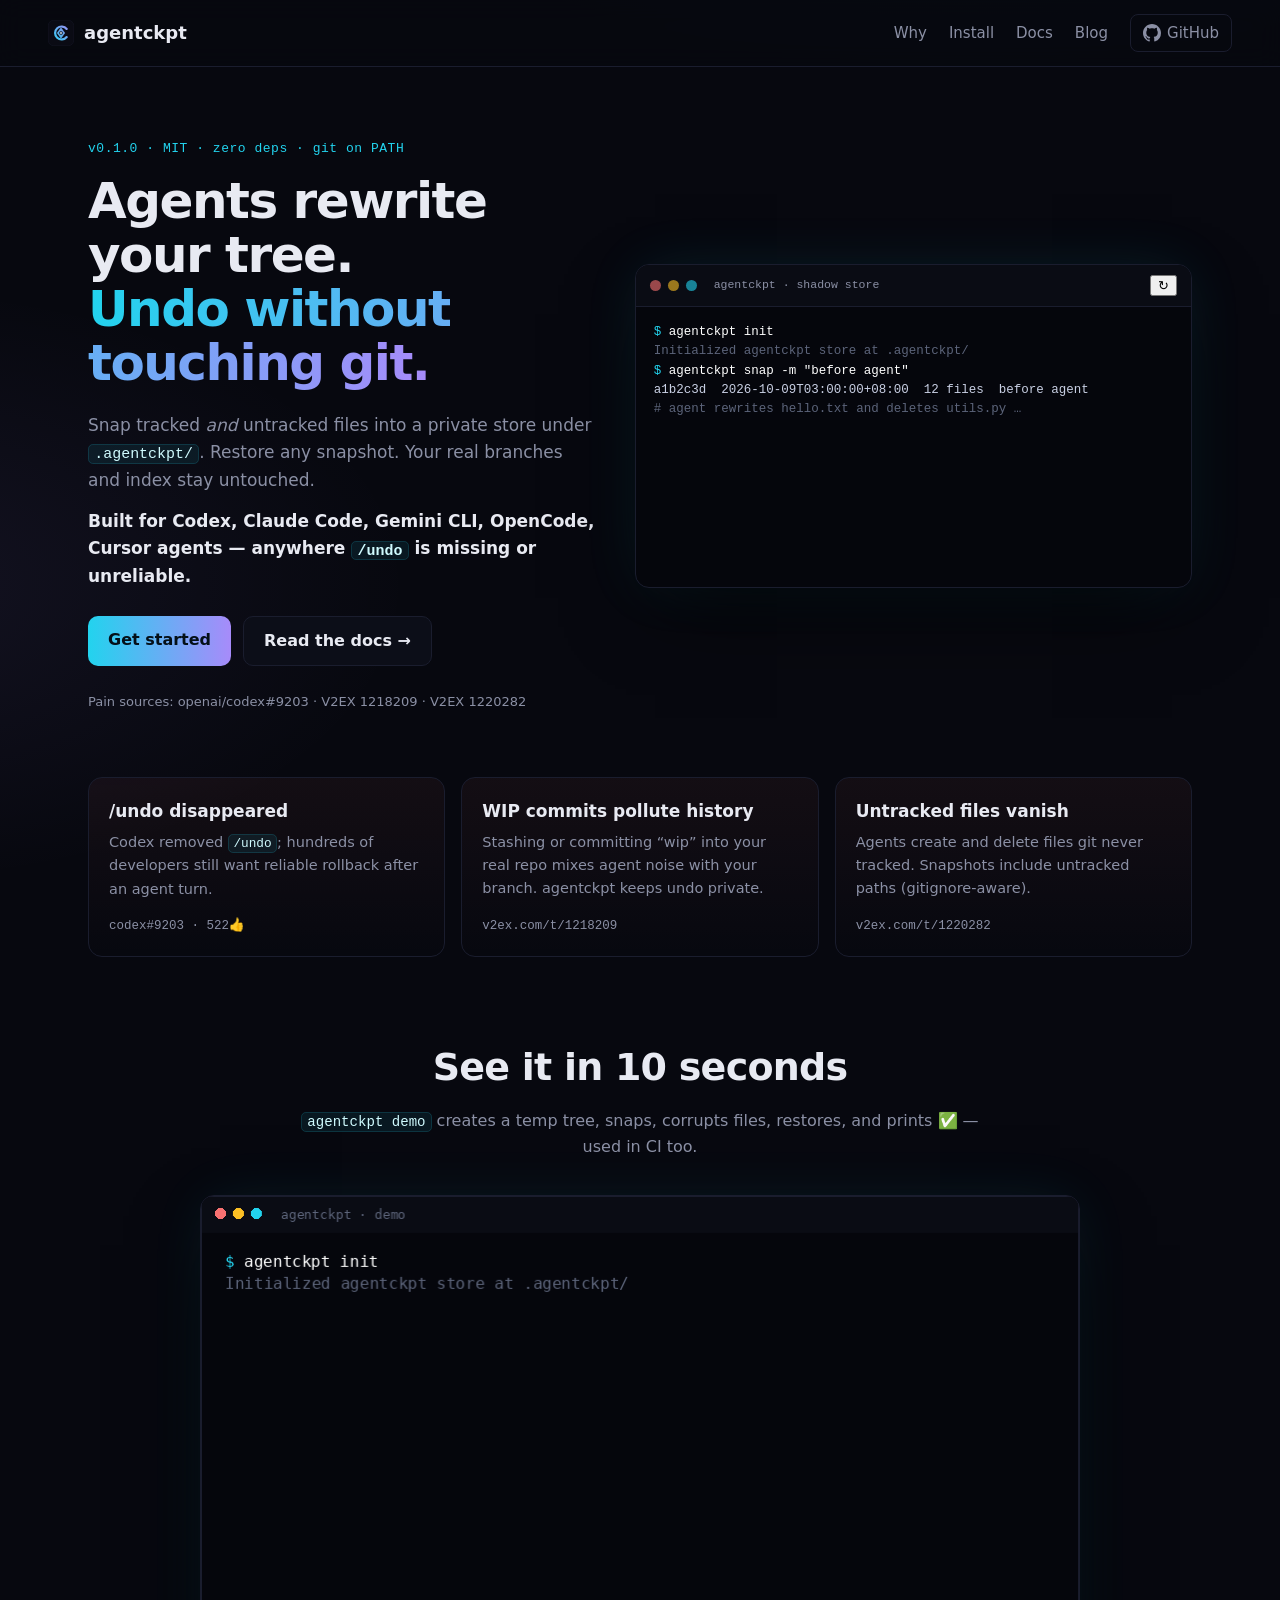
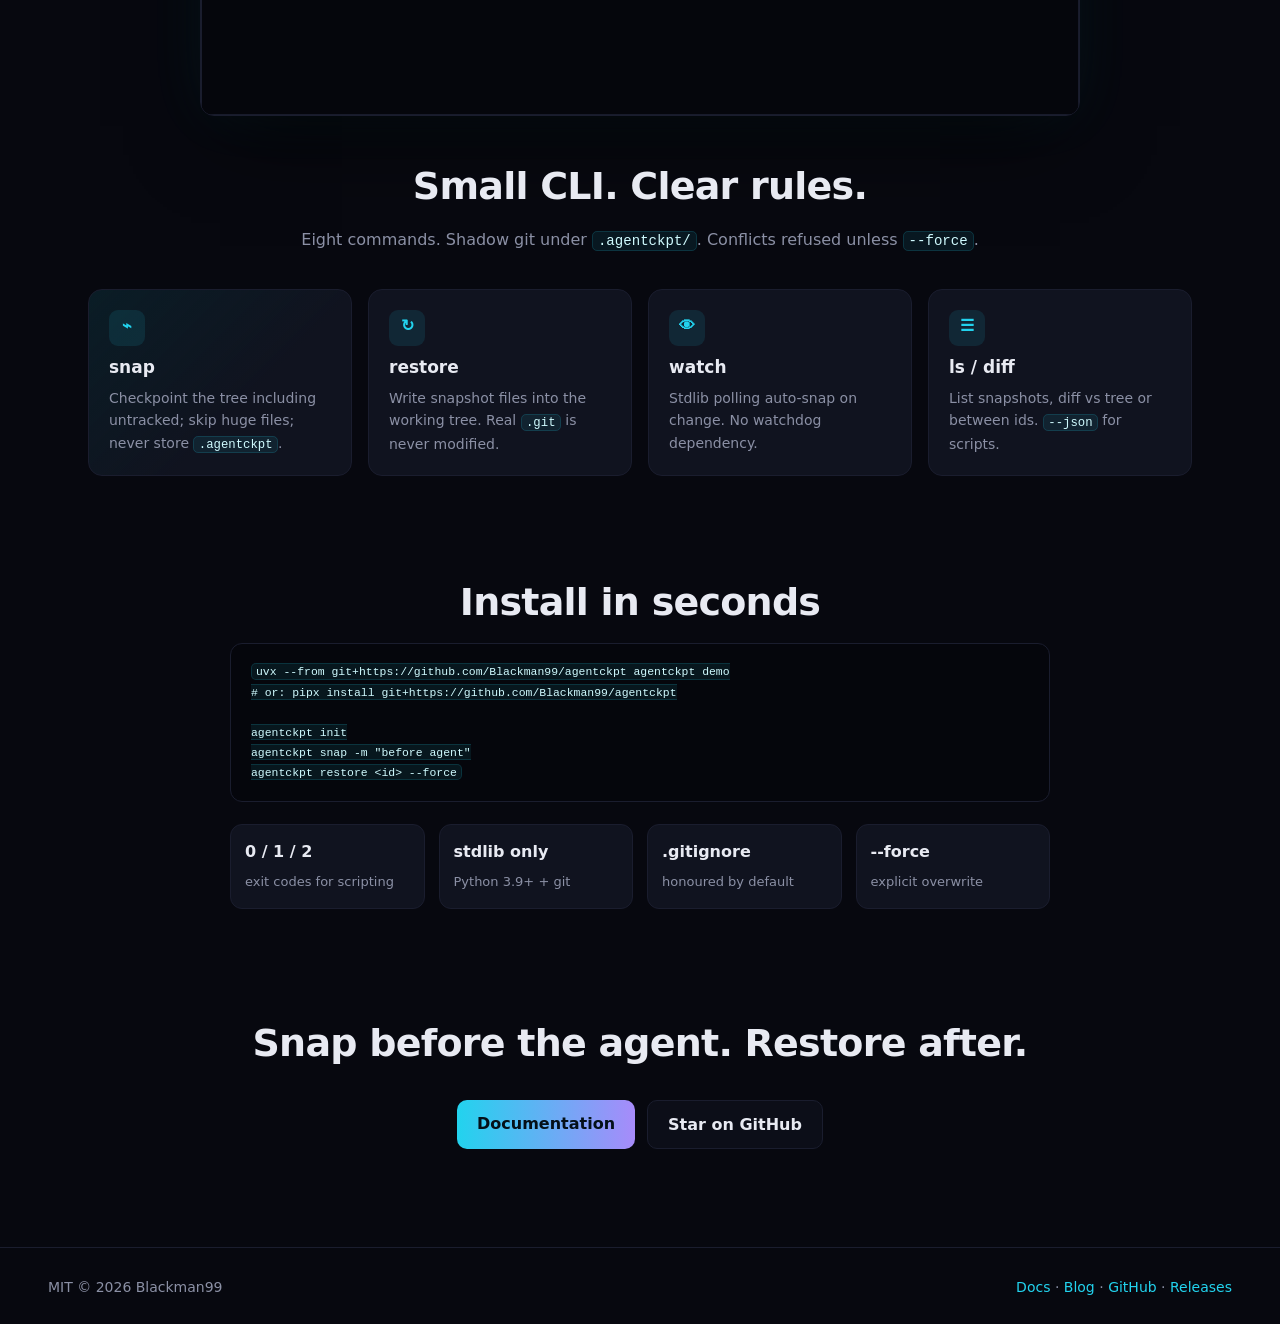
==== site/index.html @ 3586f824 "docs: add blog with EN/ZH technical intro posts; link from landing, docs nav and README" ====
<!doctype html>
<html lang="en">
<head>
<meta charset="utf-8">
<meta name="viewport" content="width=device-width, initial-scale=1">
<title>agentckpt: undo for coding agents, without touching your git</title>
<meta name="description" content="Checkpoint a working tree while coding agents run, and restore any snapshot without touching your git branches or index.">
<link rel="canonical" href="https://blackman99.github.io/agentckpt/">
<meta property="og:type" content="website">
<meta property="og:site_name" content="agentckpt">
<meta property="og:title" content="agentckpt: undo for coding agents, without touching your git">
<meta property="og:description" content="Checkpoint a working tree while coding agents run, and restore any snapshot without touching your git branches or index.">
<meta property="og:url" content="https://blackman99.github.io/agentckpt/">
<meta property="og:image" content="https://blackman99.github.io/agentckpt/social-preview.png">
<meta property="og:image:type" content="image/png">
<meta property="og:image:width" content="1280">
<meta property="og:image:height" content="640">
<meta property="og:image:alt" content="agentckpt: snap and restore a working tree while agents run, without touching git branches">
<meta name="twitter:card" content="summary_large_image">
<meta name="twitter:title" content="agentckpt: undo for coding agents, without touching your git">
<meta name="twitter:description" content="Checkpoint a working tree while coding agents run, and restore any snapshot without touching your git branches or index.">
<meta name="twitter:image" content="https://blackman99.github.io/agentckpt/social-preview.png">
<meta name="twitter:image:alt" content="agentckpt social preview">
<meta name="theme-color" content="#07080f">
<link rel="icon" href="favicon.svg" type="image/svg+xml">
<link rel="stylesheet" href="style.css">
</head>
<body>
<header class="nav">
  <a class="brand" href="#"><img src="favicon.svg" alt="" width="26" height="26"> agentckpt</a>
  <nav>
    <a href="#why">Why</a>
    <a href="#install">Install</a>
    <a href="docs/">Docs</a>
    <a href="docs/blog/">Blog</a>
    <a class="gh" href="https://github.com/Blackman99/agentckpt" aria-label="GitHub">
      <svg viewBox="0 0 16 16" width="18" height="18" fill="currentColor"><path d="M8 0C3.58 0 0 3.58 0 8c0 3.54 2.29 6.53 5.47 7.59.4.07.55-.17.55-.38 0-.19-.01-.82-.01-1.49-2.01.37-2.53-.49-2.69-.94-.09-.23-.48-.94-.82-1.13-.28-.15-.68-.52-.01-.53.63-.01 1.08.58 1.23.82.72 1.21 1.87.87 2.33.66.07-.52.28-.87.51-1.07-1.78-.2-3.64-.89-3.64-3.95 0-.87.31-1.59.82-2.15-.08-.2-.36-1.02.08-2.12 0 0 .67-.21 2.2.82.64-.18 1.32-.27 2-.27.68 0 1.36.09 2 .27 1.53-1.04 2.2-.82 2.2-.82.44 1.1.16 1.92.08 2.12.51.56.82 1.27.82 2.15 0 3.07-1.87 3.75-3.65 3.95.29.25.54.73.54 1.48 0 1.07-.01 1.93-.01 2.2 0 .21.15.46.55.38A8.013 8.013 0 0016 8c0-4.42-3.58-8-8-8z"/></svg>
      GitHub</a>
  </nav>
</header>

<main>
<section class="hero">
  <div class="hero-text">
    <p class="eyebrow">v0.1.0 · MIT · zero deps · git on PATH</p>
    <h1>Agents rewrite your tree.<br><span class="hl">Undo without touching git.</span></h1>
    <p class="lede">Snap tracked <em>and</em> untracked files into a private store under <code>.agentckpt/</code>. Restore any snapshot. Your real branches and index stay untouched.</p>
    <p class="lede strong">Built for Codex, Claude Code, Gemini CLI, OpenCode, Cursor agents — anywhere <code>/undo</code> is missing or unreliable.</p>
    <div class="cta">
      <a class="btn primary" href="#install">Get started</a>
      <a class="btn" href="docs/">Read the docs →</a>
    </div>
    <div class="servers">Pain sources: openai/codex#9203 · V2EX 1218209 · V2EX 1220282</div>
  </div>

  <div class="terminal" aria-label="agentckpt demo output">
    <div class="term-bar"><span></span><span></span><span></span><em>agentckpt · shadow store</em><button id="replay" title="Replay">↻</button></div>
    <pre class="term-body" id="term-body"></pre>
  </div>
</section>

<section class="pains" id="why">
  <div class="pain"><b>/undo disappeared</b><p>Codex removed <code>/undo</code>; hundreds of developers still want reliable rollback after an agent turn.</p><a href="https://github.com/openai/codex/issues/9203">codex#9203 · 522👍</a></div>
  <div class="pain"><b>WIP commits pollute history</b><p>Stashing or committing “wip” into your real repo mixes agent noise with your branch. agentckpt keeps undo private.</p><a href="https://www.v2ex.com/t/1218209">v2ex.com/t/1218209</a></div>
  <div class="pain"><b>Untracked files vanish</b><p>Agents create and delete files git never tracked. Snapshots include untracked paths (gitignore-aware).</p><a href="https://www.v2ex.com/t/1220282">v2ex.com/t/1220282</a></div>
</section>

<section class="demo" id="demo">
  <h2>See it in 10 seconds</h2>
  <p class="sub"><code>agentckpt demo</code> creates a temp tree, snaps, corrupts files, restores, and prints ✅ — used in CI too.</p>
  <img class="demo-gif" src="demo.gif" width="880" height="520" loading="lazy" alt="Terminal animation: agentckpt init, snap, restore --force, demo passed">
</section>

<section>
  <h2>Small CLI. Clear rules.</h2>
  <p class="sub">Eight commands. Shadow git under <code>.agentckpt/</code>. Conflicts refused unless <code>--force</code>.</p>
  <div class="grid">
    <div class="card hot"><div class="ico">⌁</div><h3>snap</h3><p>Checkpoint the tree including untracked; skip huge files; never store <code>.agentckpt</code>.</p></div>
    <div class="card"><div class="ico">↻</div><h3>restore</h3><p>Write snapshot files into the working tree. Real <code>.git</code> is never modified.</p></div>
    <div class="card"><div class="ico">👁</div><h3>watch</h3><p>Stdlib polling auto-snap on change. No watchdog dependency.</p></div>
    <div class="card"><div class="ico">☰</div><h3>ls / diff</h3><p>List snapshots, diff vs tree or between ids. <code>--json</code> for scripts.</p></div>
  </div>
</section>

<section id="install" class="install">
  <h2>Install in seconds</h2>
  <div class="panel"><pre><code>uvx --from git+https://github.com/Blackman99/agentckpt agentckpt demo
# or: pipx install git+https://github.com/Blackman99/agentckpt

agentckpt init
agentckpt snap -m "before agent"
agentckpt restore &lt;id&gt; --force</code></pre></div>
  <div class="facts">
    <div><b>0 / 1 / 2</b><span>exit codes for scripting</span></div>
    <div><b>stdlib only</b><span>Python 3.9+ + git</span></div>
    <div><b>.gitignore</b><span>honoured by default</span></div>
    <div><b>--force</b><span>explicit overwrite</span></div>
  </div>
</section>

<section class="final">
  <h2>Snap before the agent. Restore after.</h2>
  <div class="cta" style="justify-content:center">
    <a class="btn primary" href="docs/">Documentation</a>
    <a class="btn" href="https://github.com/Blackman99/agentckpt">Star on GitHub</a>
  </div>
</section>
</main>

<footer>
  <span>MIT © 2026 Blackman99</span>
  <span><a href="docs/">Docs</a> · <a href="docs/blog/">Blog</a> · <a href="https://github.com/Blackman99/agentckpt">GitHub</a> · <a href="https://github.com/Blackman99/agentckpt/releases">Releases</a></span>
</footer>
<script src="app.js"></script>
</body>
</html>
---- site/style.css ----
:root{--bg:#07080f;--bg2:#0c0e18;--card:#10131f;--line:#1a1d2e;--fg:#e8eaf2;--mut:#8b90a5;--g:#22d3ee;--g2:#a78bfa;--r:#f87171;--y:#fbbf24;--b:#60a5fa;--mono:ui-monospace,"JetBrains Mono","SF Mono",Menlo,Consolas,monospace}
*{box-sizing:border-box}
html{scroll-behavior:smooth}
body{margin:0;background:radial-gradient(1200px 600px at 75% -10%,rgba(34,211,238,.12),transparent 60%),radial-gradient(900px 500px at -10% 20%,rgba(167,139,250,.08),transparent 60%),var(--bg);color:var(--fg);font:16px/1.6 Inter,ui-sans-serif,system-ui,-apple-system,"Segoe UI",Roboto,sans-serif;-webkit-font-smoothing:antialiased}
a{color:var(--g);text-decoration:none}a:hover{text-decoration:underline}
code{font-family:var(--mono);font-size:.88em;background:rgba(34,211,238,.08);border:1px solid rgba(34,211,238,.15);padding:.05em .35em;border-radius:5px;color:#cffafe}
.nav{position:sticky;top:0;z-index:10;display:flex;justify-content:space-between;align-items:center;padding:14px clamp(16px,4vw,48px);backdrop-filter:blur(12px);background:rgba(7,8,15,.75);border-bottom:1px solid var(--line)}
.brand{display:flex;align-items:center;gap:10px;font-weight:700;font-size:18px;color:var(--fg)}
.nav nav{display:flex;gap:22px;align-items:center}.nav nav a{color:var(--mut);font-size:15px}.nav nav a:hover{color:var(--fg);text-decoration:none}
.gh{display:flex;align-items:center;gap:6px;border:1px solid var(--line);padding:6px 12px;border-radius:8px}
main{max-width:1200px;margin:0 auto;padding:0 clamp(16px,4vw,48px)}
.hero{display:grid;grid-template-columns:1fr 1.1fr;gap:40px;align-items:center;padding:72px 0 56px}
.eyebrow{font-family:var(--mono);font-size:13px;color:var(--g);letter-spacing:.04em;margin:0 0 14px}
h1{font-size:clamp(32px,4.2vw,50px);line-height:1.08;letter-spacing:-.03em;margin:0 0 22px}
.hl{background:linear-gradient(90deg,var(--g),var(--g2));-webkit-background-clip:text;background-clip:text;color:transparent}
.lede{color:var(--mut);font-size:17px;margin:0 0 14px}.lede.strong{color:var(--fg);font-weight:600}
.cta{display:flex;gap:12px;flex-wrap:wrap;margin:26px 0}
.btn{display:inline-block;padding:11px 20px;border-radius:10px;border:1px solid var(--line);color:var(--fg);font-weight:600;background:var(--bg2);transition:.15s}
.btn:hover{text-decoration:none;border-color:var(--g);transform:translateY(-1px)}
.btn.primary{background:linear-gradient(90deg,var(--g),var(--g2));color:#041018;border:0}
.servers{font-size:13px;color:var(--mut)}
.terminal{background:#05060c;border:1px solid var(--line);border-radius:14px;box-shadow:0 30px 80px -20px rgba(0,0,0,.8),0 0 60px -10px rgba(34,211,238,.15);overflow:hidden;min-width:0}
.term-bar{display:flex;align-items:center;gap:7px;padding:10px 14px;border-bottom:1px solid var(--line);background:#0a0c14}
.term-bar span{width:11px;height:11px;border-radius:50%;background:#2a2e40}.term-bar span:nth-child(1){background:#f8717199}.term-bar span:nth-child(2){background:#fbbf2499}.term-bar span:nth-child(3){background:#22d3ee99}
.term-bar em{margin-left:10px;font-style:normal;font-family:var(--mono);font-size:11.5px;color:var(--mut);flex:1}
.term-body{margin:0;padding:16px 18px;font:12.5px/1.55 var(--mono);color:#c9d0e4;min-height:280px;white-space:pre-wrap}
.t-dim{color:#5c647a}.t-ok{color:var(--g);font-weight:700}.t-cmd{color:#fff}.t-prompt{color:var(--g)}
.pains{display:grid;grid-template-columns:repeat(3,1fr);gap:16px;padding:8px 0 64px}
.pain{border:1px solid var(--line);background:linear-gradient(180deg,rgba(248,113,113,.05),transparent);border-radius:14px;padding:20px}
.pain b{display:block;font-size:17px;margin-bottom:6px}.pain p{color:var(--mut);margin:0 0 10px;font-size:14.5px}.pain a{font-family:var(--mono);font-size:12.5px;color:var(--mut)}
h2{font-size:clamp(26px,3.2vw,38px);letter-spacing:-.02em;margin:0 0 10px;text-align:center}
.sub{color:var(--mut);text-align:center;max-width:680px;margin:0 auto 36px}
.demo{padding:16px 0 40px}.demo-gif{display:block;width:100%;max-width:880px;height:auto;margin:0 auto;border:1px solid var(--line);border-radius:14px;box-shadow:0 30px 80px -20px rgba(0,0,0,.8),0 0 60px -10px rgba(34,211,238,.12)}
.grid{display:grid;grid-template-columns:repeat(4,1fr);gap:16px;padding:0 0 56px}
.card{position:relative;background:var(--card);border:1px solid var(--line);border-radius:14px;padding:20px;transition:.2s}
.card:hover{border-color:rgba(34,211,238,.45);transform:translateY(-3px)}
.card.hot{background:linear-gradient(135deg,rgba(34,211,238,.10),rgba(16,19,31,1) 60%)}
.card h3{margin:8px 0 6px;font-size:17px}.card p{color:var(--mut);margin:0;font-size:14px}
.ico{width:36px;height:36px;display:grid;place-items:center;border-radius:9px;background:rgba(34,211,238,.1);color:var(--g);font-family:var(--mono);font-weight:700}
.install{padding:40px 0 56px}
.panel{position:relative;max-width:820px;margin:0 auto;background:#05060c;border:1px solid var(--line);border-radius:12px}
.panel pre{margin:0;padding:18px 20px;font:13px/1.55 var(--mono);color:#cfe0d6;overflow:auto}
.facts{display:grid;grid-template-columns:repeat(4,1fr);gap:14px;max-width:820px;margin:22px auto 0}
.facts div{border:1px solid var(--line);border-radius:12px;padding:14px;background:var(--card)}
.facts b{display:block;font-size:16px;margin-bottom:4px}.facts span{color:var(--mut);font-size:13px}
.final{text-align:center;padding:48px 0 72px}
footer{border-top:1px solid var(--line);padding:28px clamp(16px,4vw,48px);color:var(--mut);font-size:14px;display:flex;justify-content:space-between;flex-wrap:wrap;gap:12px}
@media(max-width:900px){.hero{grid-template-columns:1fr}.pains,.grid,.facts{grid-template-columns:1fr}}
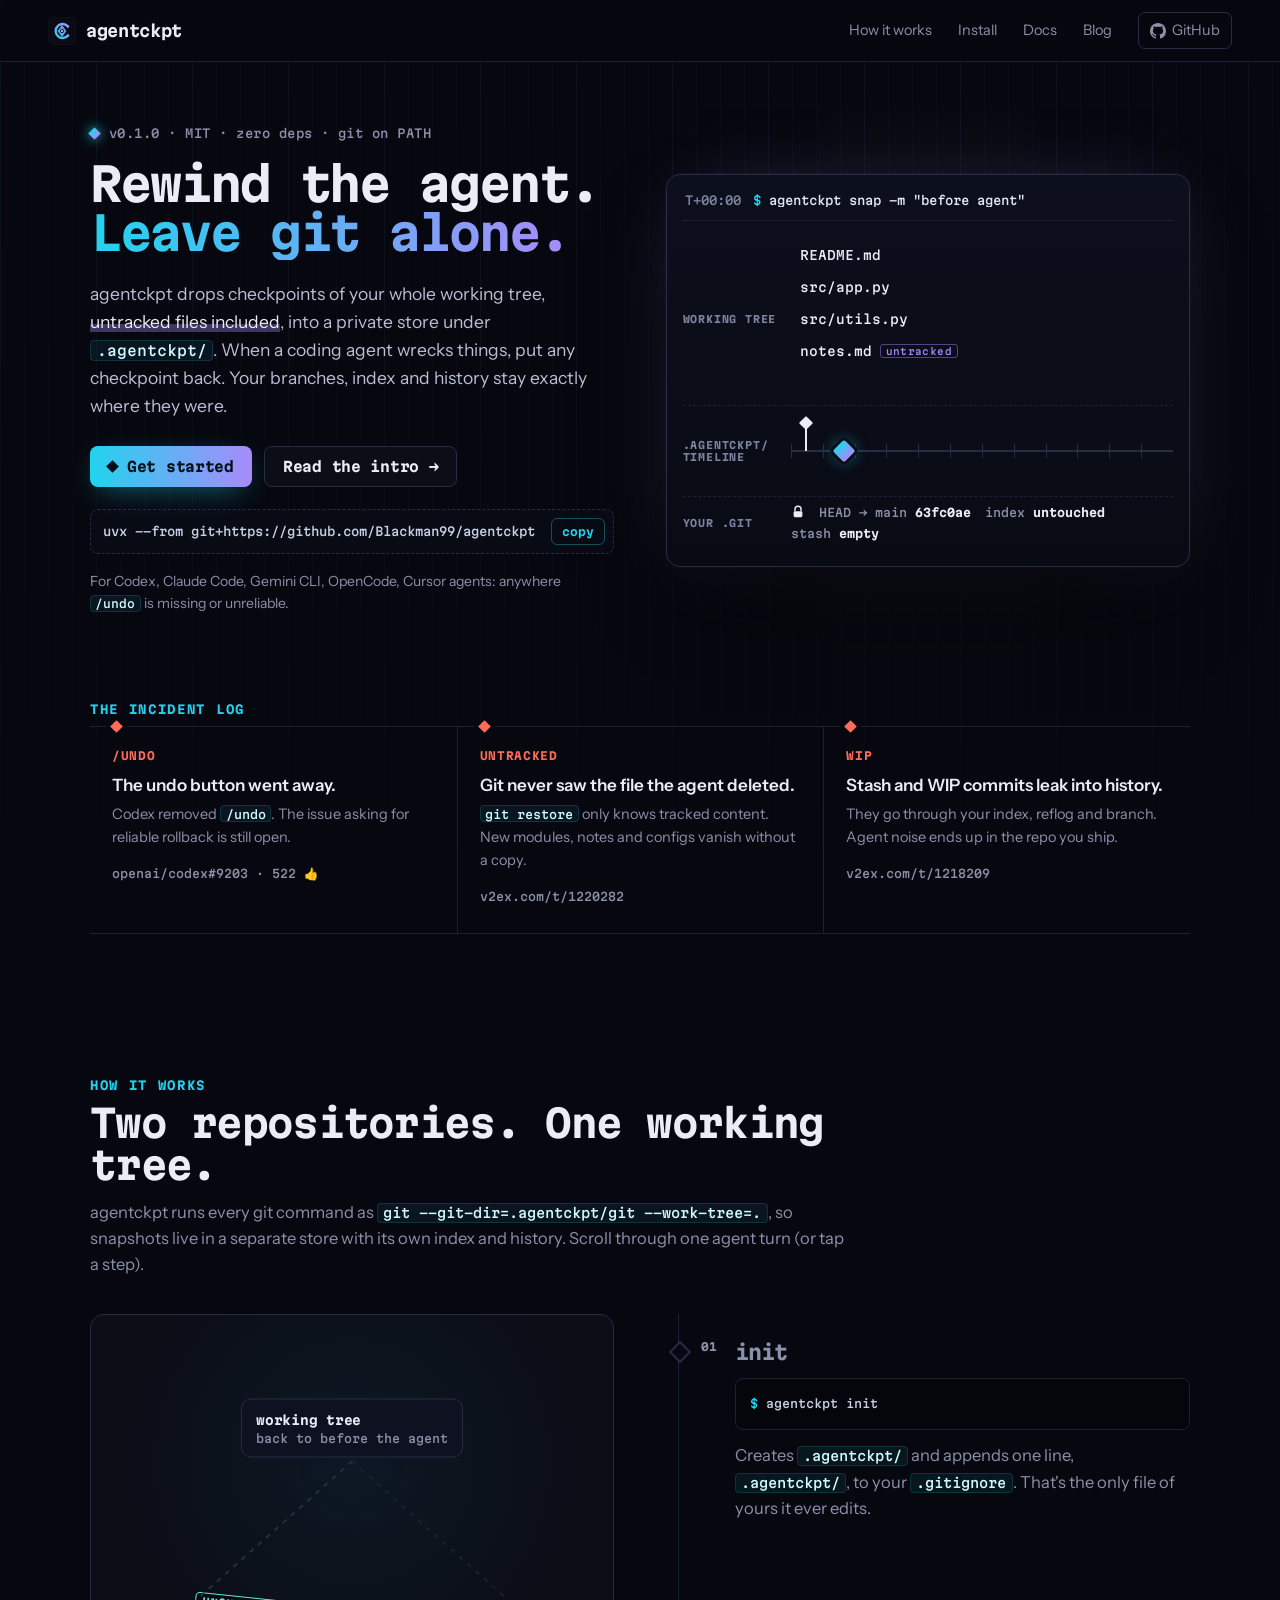
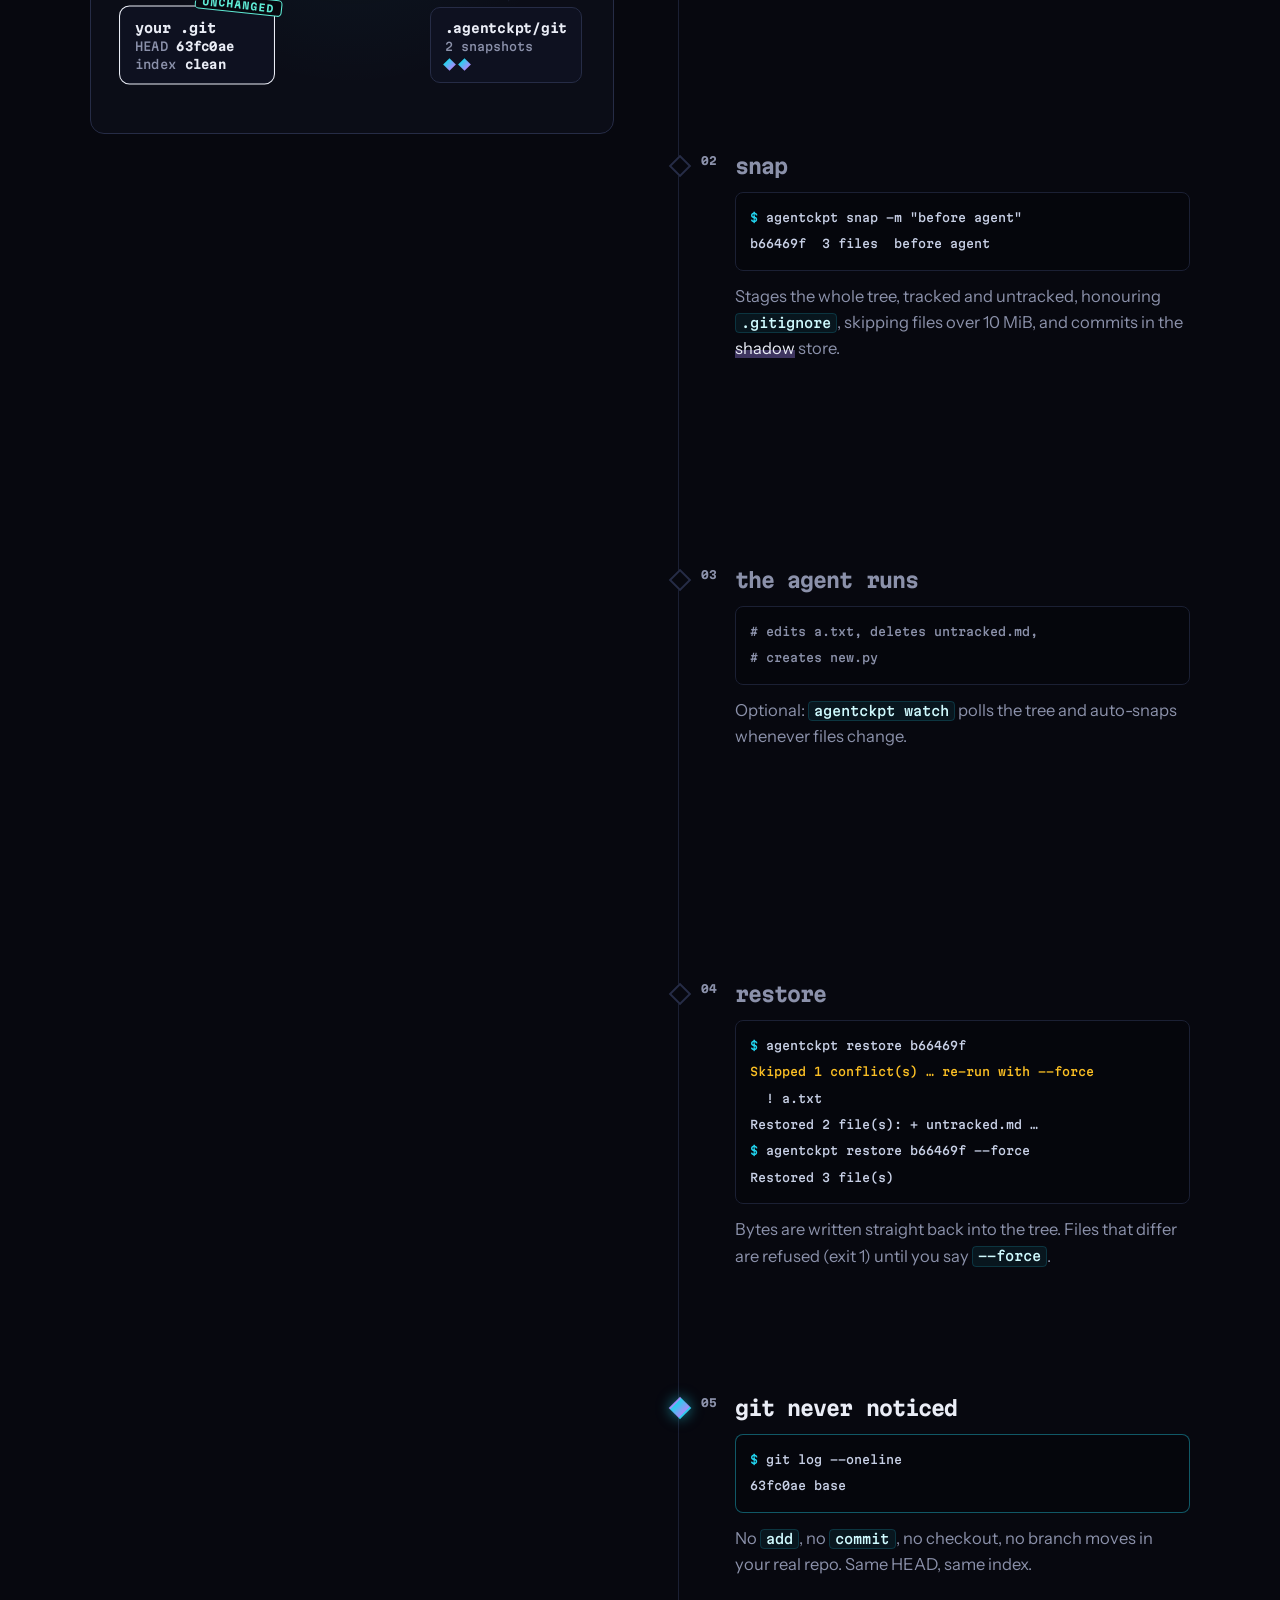
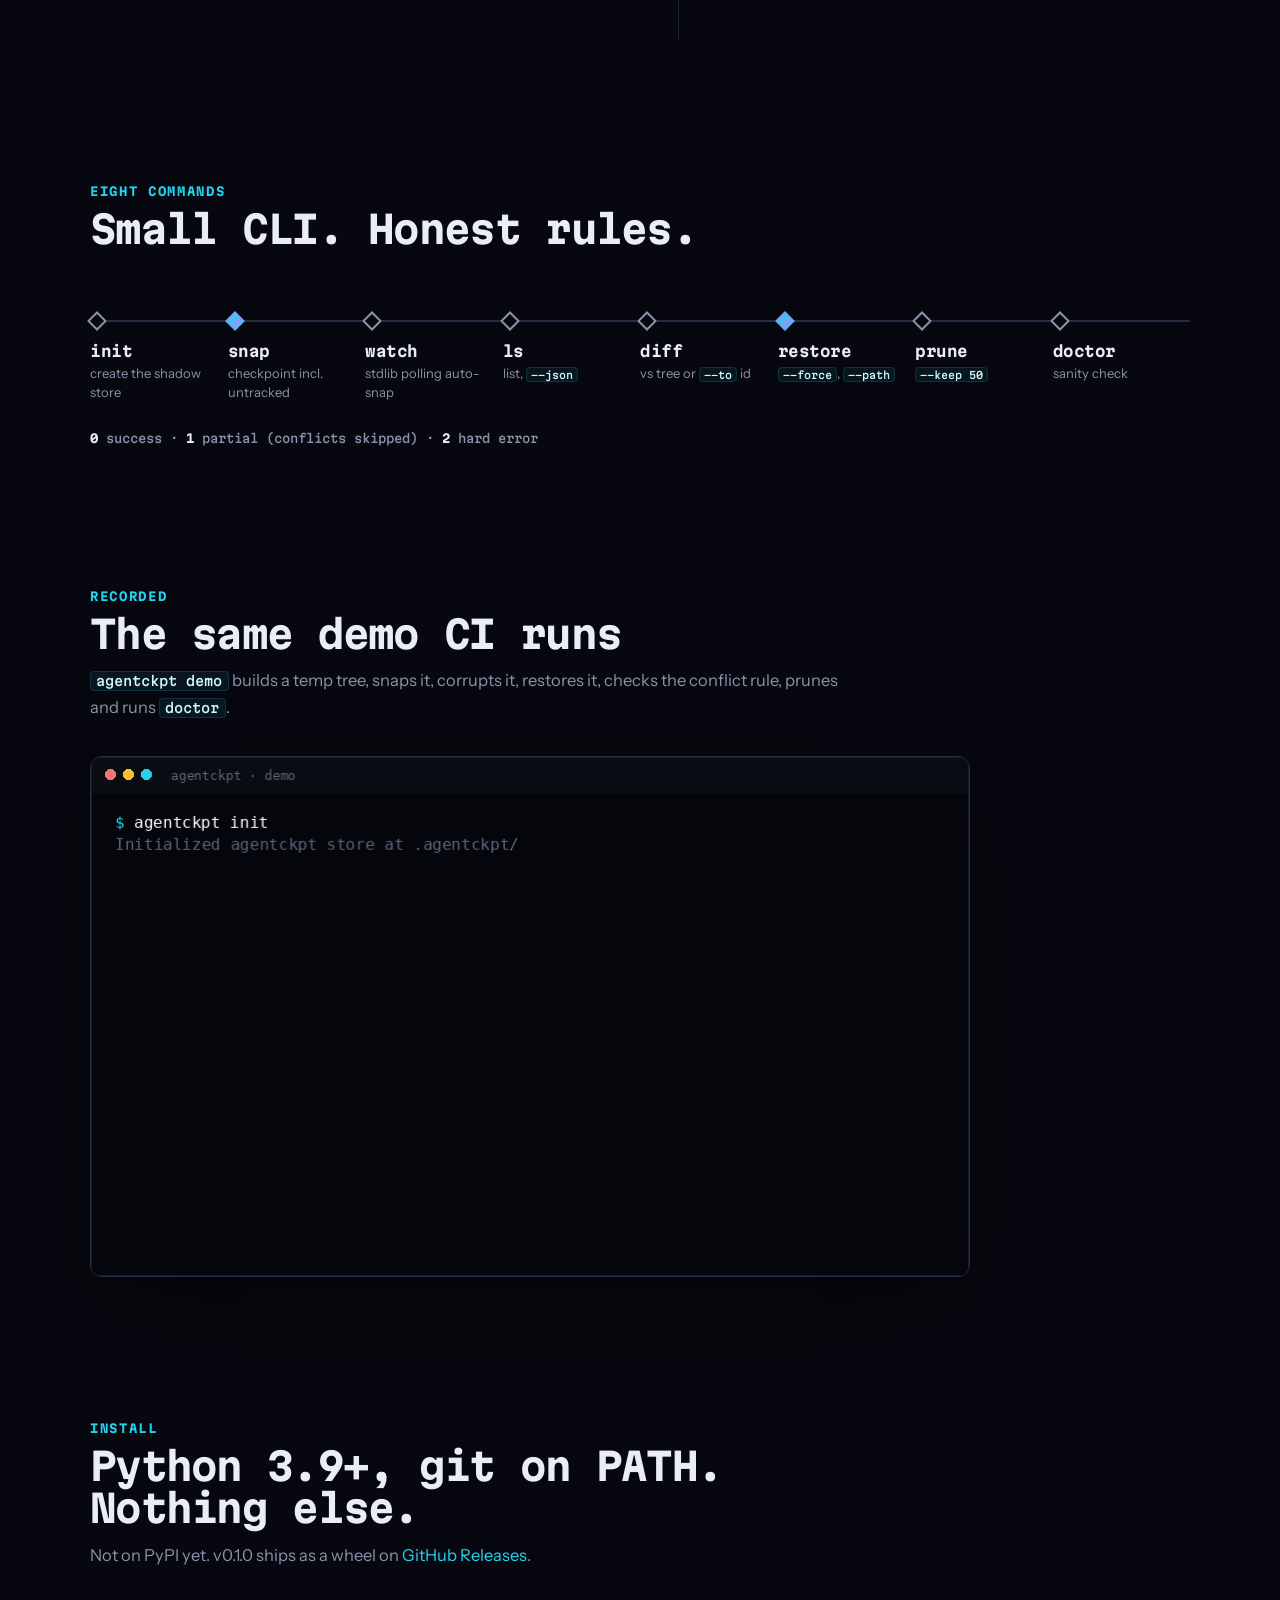
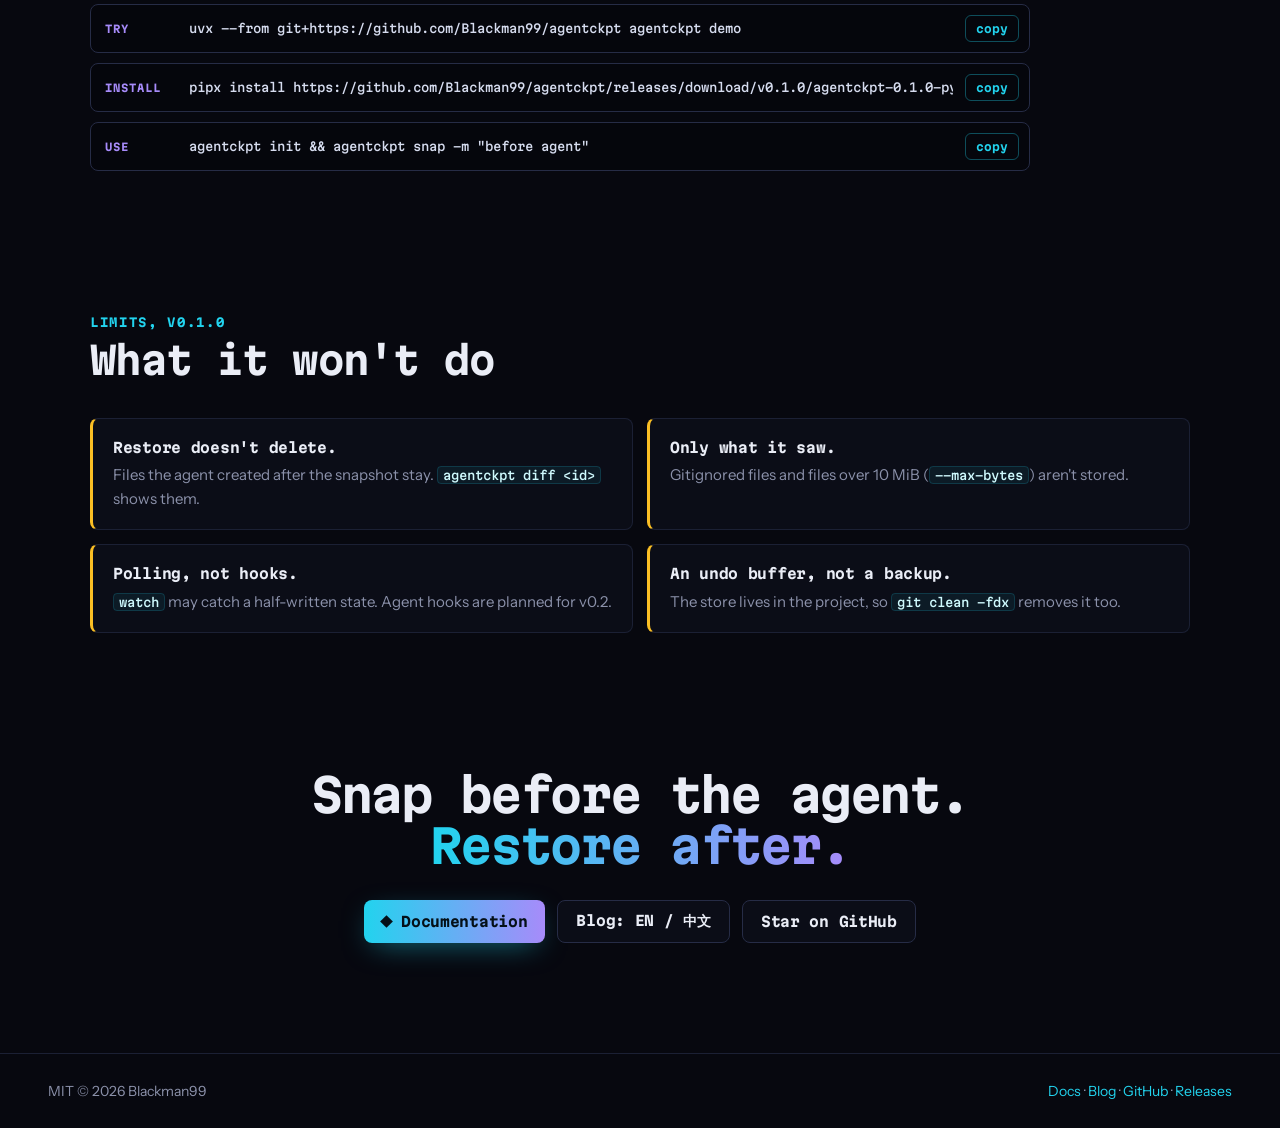
==== commit 62cefcb4: "site: redesign landing page around the checkpoint timeline (animated hero, scroll-driven mechanism d" ====
--- a/site/index.html
+++ b/site/index.html
@@ -15,93 +15,179 @@
 <meta property="og:image:type" content="image/png">
 <meta property="og:image:width" content="1280">
 <meta property="og:image:height" content="640">
-<meta property="og:image:alt" content="agentckpt: snap and restore a working tree while agents run, without touching git branches">
+<meta property="og:image:alt" content="agentckpt: rewind the agent, leave git alone. A checkpoint timeline restored while your .git stays unchanged">
 <meta name="twitter:card" content="summary_large_image">
 <meta name="twitter:title" content="agentckpt: undo for coding agents, without touching your git">
 <meta name="twitter:description" content="Checkpoint a working tree while coding agents run, and restore any snapshot without touching your git branches or index.">
 <meta name="twitter:image" content="https://blackman99.github.io/agentckpt/social-preview.png">
-<meta name="twitter:image:alt" content="agentckpt social preview">
+<meta name="twitter:image:alt" content="agentckpt: rewind the agent, leave git alone">
 <meta name="theme-color" content="#07080f">
 <link rel="icon" href="favicon.svg" type="image/svg+xml">
+<link rel="preload" href="fonts/martian-mono-700.woff2" as="font" type="font/woff2" crossorigin>
+<link rel="preload" href="fonts/instrument-sans-400.woff2" as="font" type="font/woff2" crossorigin>
 <link rel="stylesheet" href="style.css">
 </head>
 <body>
+<a class="skip" href="#main">Skip to content</a>
 <header class="nav">
-  <a class="brand" href="#"><img src="favicon.svg" alt="" width="26" height="26"> agentckpt</a>
-  <nav>
-    <a href="#why">Why</a>
+  <a class="brand" href="#top" aria-label="agentckpt home"><img src="favicon.svg" alt="" width="28" height="28"><span>agentckpt</span></a>
+  <nav aria-label="Primary">
+    <a href="#how">How it works</a>
     <a href="#install">Install</a>
     <a href="docs/">Docs</a>
     <a href="docs/blog/">Blog</a>
-    <a class="gh" href="https://github.com/Blackman99/agentckpt" aria-label="GitHub">
-      <svg viewBox="0 0 16 16" width="18" height="18" fill="currentColor"><path d="M8 0C3.58 0 0 3.58 0 8c0 3.54 2.29 6.53 5.47 7.59.4.07.55-.17.55-.38 0-.19-.01-.82-.01-1.49-2.01.37-2.53-.49-2.69-.94-.09-.23-.48-.94-.82-1.13-.28-.15-.68-.52-.01-.53.63-.01 1.08.58 1.23.82.72 1.21 1.87.87 2.33.66.07-.52.28-.87.51-1.07-1.78-.2-3.64-.89-3.64-3.95 0-.87.31-1.59.82-2.15-.08-.2-.36-1.02.08-2.12 0 0 .67-.21 2.2.82.64-.18 1.32-.27 2-.27.68 0 1.36.09 2 .27 1.53-1.04 2.2-.82 2.2-.82.44 1.1.16 1.92.08 2.12.51.56.82 1.27.82 2.15 0 3.07-1.87 3.75-3.65 3.95.29.25.54.73.54 1.48 0 1.07-.01 1.93-.01 2.2 0 .21.15.46.55.38A8.013 8.013 0 0016 8c0-4.42-3.58-8-8-8z"/></svg>
-      GitHub</a>
+    <a class="gh" href="https://github.com/Blackman99/agentckpt" aria-label="GitHub repository"><svg viewBox="0 0 16 16" width="16" height="16" fill="currentColor" aria-hidden="true"><path d="M8 0C3.58 0 0 3.58 0 8c0 3.54 2.29 6.53 5.47 7.59.4.07.55-.17.55-.38 0-.19-.01-.82-.01-1.49-2.01.37-2.53-.49-2.69-.94-.09-.23-.48-.94-.82-1.13-.28-.15-.68-.52-.01-.53.63-.01 1.08.58 1.23.82.72 1.21 1.87.87 2.33.66.07-.52.28-.87.51-1.07-1.78-.2-3.64-.89-3.64-3.95 0-.87.31-1.59.82-2.15-.08-.2-.36-1.02.08-2.12 0 0 .67-.21 2.2.82.64-.18 1.32-.27 2-.27.68 0 1.36.09 2 .27 1.53-1.04 2.2-.82 2.2-.82.44 1.1.16 1.92.08 2.12.51.56.82 1.27.82 2.15 0 3.07-1.87 3.75-3.65 3.95.29.25.54.73.54 1.48 0 1.07-.01 1.93-.01 2.2 0 .21.15.46.55.38A8.013 8.013 0 0016 8c0-4.42-3.58-8-8-8z"/></svg><span>GitHub</span></a>
   </nav>
 </header>
 
-<main>
-<section class="hero">
-  <div class="hero-text">
-    <p class="eyebrow">v0.1.0 · MIT · zero deps · git on PATH</p>
-    <h1>Agents rewrite your tree.<br><span class="hl">Undo without touching git.</span></h1>
-    <p class="lede">Snap tracked <em>and</em> untracked files into a private store under <code>.agentckpt/</code>. Restore any snapshot. Your real branches and index stay untouched.</p>
-    <p class="lede strong">Built for Codex, Claude Code, Gemini CLI, OpenCode, Cursor agents — anywhere <code>/undo</code> is missing or unreliable.</p>
+<main id="main">
+<section class="hero" id="top">
+  <div class="hero-copy">
+    <p class="eyebrow"><span class="rec" aria-hidden="true"></span>v0.1.0 · MIT · zero deps · git on PATH</p>
+    <h1>Rewind the agent.<br><span class="hl">Leave git alone.</span></h1>
+    <p class="lede">agentckpt drops checkpoints of your whole working tree, <em>untracked files included</em>, into a private store under <code>.agentckpt/</code>. When a coding agent wrecks things, put any checkpoint back. Your branches, index and history stay exactly where they were.</p>
     <div class="cta">
-      <a class="btn primary" href="#install">Get started</a>
-      <a class="btn" href="docs/">Read the docs →</a>
-    </div>
-    <div class="servers">Pain sources: openai/codex#9203 · V2EX 1218209 · V2EX 1220282</div>
-  </div>
-
-  <div class="terminal" aria-label="agentckpt demo output">
-    <div class="term-bar"><span></span><span></span><span></span><em>agentckpt · shadow store</em><button id="replay" title="Replay">↻</button></div>
-    <pre class="term-body" id="term-body"></pre>
-  </div>
-</section>
-
-<section class="pains" id="why">
-  <div class="pain"><b>/undo disappeared</b><p>Codex removed <code>/undo</code>; hundreds of developers still want reliable rollback after an agent turn.</p><a href="https://github.com/openai/codex/issues/9203">codex#9203 · 522👍</a></div>
-  <div class="pain"><b>WIP commits pollute history</b><p>Stashing or committing “wip” into your real repo mixes agent noise with your branch. agentckpt keeps undo private.</p><a href="https://www.v2ex.com/t/1218209">v2ex.com/t/1218209</a></div>
-  <div class="pain"><b>Untracked files vanish</b><p>Agents create and delete files git never tracked. Snapshots include untracked paths (gitignore-aware).</p><a href="https://www.v2ex.com/t/1220282">v2ex.com/t/1220282</a></div>
-</section>
-
-<section class="demo" id="demo">
-  <h2>See it in 10 seconds</h2>
-  <p class="sub"><code>agentckpt demo</code> creates a temp tree, snaps, corrupts files, restores, and prints ✅ — used in CI too.</p>
-  <img class="demo-gif" src="demo.gif" width="880" height="520" loading="lazy" alt="Terminal animation: agentckpt init, snap, restore --force, demo passed">
-</section>
-
-<section>
-  <h2>Small CLI. Clear rules.</h2>
-  <p class="sub">Eight commands. Shadow git under <code>.agentckpt/</code>. Conflicts refused unless <code>--force</code>.</p>
-  <div class="grid">
-    <div class="card hot"><div class="ico">⌁</div><h3>snap</h3><p>Checkpoint the tree including untracked; skip huge files; never store <code>.agentckpt</code>.</p></div>
-    <div class="card"><div class="ico">↻</div><h3>restore</h3><p>Write snapshot files into the working tree. Real <code>.git</code> is never modified.</p></div>
-    <div class="card"><div class="ico">👁</div><h3>watch</h3><p>Stdlib polling auto-snap on change. No watchdog dependency.</p></div>
-    <div class="card"><div class="ico">☰</div><h3>ls / diff</h3><p>List snapshots, diff vs tree or between ids. <code>--json</code> for scripts.</p></div>
-  </div>
-</section>
-
-<section id="install" class="install">
-  <h2>Install in seconds</h2>
-  <div class="panel"><pre><code>uvx --from git+https://github.com/Blackman99/agentckpt agentckpt demo
-# or: pipx install git+https://github.com/Blackman99/agentckpt
-
-agentckpt init
-agentckpt snap -m "before agent"
-agentckpt restore &lt;id&gt; --force</code></pre></div>
-  <div class="facts">
-    <div><b>0 / 1 / 2</b><span>exit codes for scripting</span></div>
-    <div><b>stdlib only</b><span>Python 3.9+ + git</span></div>
-    <div><b>.gitignore</b><span>honoured by default</span></div>
-    <div><b>--force</b><span>explicit overwrite</span></div>
-  </div>
+      <a class="btn primary" href="#install"><span class="dia" aria-hidden="true"></span>Get started</a>
+      <a class="btn" href="docs/blog/agent-undo-without-touching-git/">Read the intro →</a>
+    </div>
+    <div class="oneliner">
+      <code id="one">uvx --from git+https://github.com/Blackman99/agentckpt agentckpt demo</code>
+      <button class="copy" data-copy="#one" aria-label="Copy command">copy</button>
+    </div>
+    <p class="for">For Codex, Claude Code, Gemini CLI, OpenCode, Cursor agents: anywhere <code>/undo</code> is missing or unreliable.</p>
+  </div>
+
+  <figure class="deck" id="deck" aria-label="Animation: a snapshot is taken, an agent edits and deletes files, then one restore brings them back while git stays unchanged">
+    <div class="deck-head">
+      <span class="tc" id="tc">T+00:00</span>
+      <span class="cmd" id="cmd"><span class="p">$</span> agentckpt snap -m "before agent"</span>
+    </div>
+
+    <div class="lane lane-tree">
+      <div class="lane-label">working tree</div>
+      <ul class="files" id="files">
+        <li data-f="readme"><span class="fi">README.md</span><span class="tag"></span></li>
+        <li data-f="app"><span class="fi">src/app.py</span><span class="tag"></span></li>
+        <li data-f="utils"><span class="fi">src/utils.py</span><span class="tag"></span></li>
+        <li data-f="notes" class="untracked"><span class="fi">notes.md</span><span class="ut">untracked</span><span class="tag"></span></li>
+        <li data-f="scratch" class="ghost"><span class="fi">scratch.py</span><span class="tag"></span></li>
+      </ul>
+    </div>
+
+    <div class="lane lane-time">
+      <div class="lane-label">.agentckpt/ timeline</div>
+      <div class="track" id="track">
+        <div class="ruler" aria-hidden="true"></div>
+        <div class="agentspan" id="agentspan"></div>
+        <div class="ck ck-main" id="ck1" style="--x:14%"><i></i><b>b66469f<br><small>before agent</small></b></div>
+        <div class="ck ck-auto" id="ck2" style="--x:42%"><i></i><b>auto</b></div>
+        <div class="ck ck-auto" id="ck3" style="--x:66%"><i></i><b>auto</b></div>
+        <div class="head" id="playhead" style="--x:4%"></div>
+      </div>
+    </div>
+
+    <div class="lane lane-git">
+      <div class="lane-label">your .git</div>
+      <div class="gitrow" id="gitrow">
+        <span class="lock" aria-hidden="true"><svg viewBox="0 0 16 16" width="14" height="14"><path d="M4.5 7V5a3.5 3.5 0 0 1 7 0v2" fill="none" stroke="currentColor" stroke-width="1.6"/><rect x="3" y="7" width="10" height="7" rx="1.6" fill="currentColor"/></svg></span>
+        <span>HEAD → main <b>63fc0ae</b></span><span>index <b>untouched</b></span><span>stash <b>empty</b></span>
+        <span class="same" id="same">unchanged ✓</span>
+      </div>
+    </div>
+    <figcaption class="sr">Snapshot, agent damage, one-step restore. Real git HEAD and index never move.</figcaption>
+  </figure>
+</section>
+
+<section class="incidents" id="why" aria-labelledby="why-h">
+  <h2 id="why-h" class="kicker">The incident log</h2>
+  <ol class="log">
+    <li><span class="lt">/undo</span><div><b>The undo button went away.</b><p>Codex removed <code>/undo</code>. The issue asking for reliable rollback is still open.</p><a href="https://github.com/openai/codex/issues/9203">openai/codex#9203 · 522 👍</a></div></li>
+    <li><span class="lt">untracked</span><div><b>Git never saw the file the agent deleted.</b><p><code>git restore</code> only knows tracked content. New modules, notes and configs vanish without a copy.</p><a href="https://www.v2ex.com/t/1220282">v2ex.com/t/1220282</a></div></li>
+    <li><span class="lt">wip</span><div><b>Stash and WIP commits leak into history.</b><p>They go through your index, reflog and branch. Agent noise ends up in the repo you ship.</p><a href="https://www.v2ex.com/t/1218209">v2ex.com/t/1218209</a></div></li>
+  </ol>
+</section>
+
+<section class="how" id="how" aria-labelledby="how-h">
+  <header class="sec-head">
+    <p class="kicker">How it works</p>
+    <h2 id="how-h">Two repositories. One working tree.</h2>
+    <p class="sub">agentckpt runs every git command as <code>git --git-dir=.agentckpt/git --work-tree=.</code>, so snapshots live in a separate store with its own index and history. Scroll through one agent turn (or tap a step).</p>
+  </header>
+  <div class="how-grid">
+    <div class="stage" id="stage" data-step="0" aria-live="polite">
+      <div class="node n-git"><span class="nl">your .git</span><span class="nv">HEAD <b>63fc0ae</b></span><span class="nv">index <b>clean</b></span><span class="stamp">unchanged</span></div>
+      <div class="node n-tree"><span class="nl">working tree</span><span class="nv" id="tree-state">4 files</span></div>
+      <div class="node n-shadow"><span class="nl">.agentckpt/git</span><span class="nv" id="shadow-state">empty</span><div class="dias" id="dias"></div></div>
+      <svg class="wires" viewBox="0 0 400 300" preserveAspectRatio="none" aria-hidden="true">
+        <path class="w w-ignore" d="M200 105 L80 205"/>
+        <path class="w w-snap" d="M200 105 L320 205"/>
+        <path class="w w-restore" d="M320 205 L200 105"/>
+        <path class="w w-agent" d="M200 30 L200 75"/>
+      </svg>
+      <div class="agent-chip">agent</div>
+    </div>
+    <ol class="steps" id="steps">
+      <li class="step" data-step="1" tabindex="0"><span class="sn">01</span><h3>init</h3><pre><code><span class="p">$</span> agentckpt init</code></pre><p>Creates <code>.agentckpt/</code> and appends one line, <code>.agentckpt/</code>, to your <code>.gitignore</code>. That's the only file of yours it ever edits.</p></li>
+      <li class="step" data-step="2" tabindex="0"><span class="sn">02</span><h3>snap</h3><pre><code><span class="p">$</span> agentckpt snap -m "before agent"
+b66469f  3 files  before agent</code></pre><p>Stages the whole tree, tracked and untracked, honouring <code>.gitignore</code>, skipping files over 10&nbsp;MiB, and commits in the <em>shadow</em> store.</p></li>
+      <li class="step" data-step="3" tabindex="0"><span class="sn">03</span><h3>the agent runs</h3><pre><code><span class="c"># edits a.txt, deletes untracked.md,
+# creates new.py</span></code></pre><p>Optional: <code>agentckpt watch</code> polls the tree and auto-snaps whenever files change.</p></li>
+      <li class="step" data-step="4" tabindex="0"><span class="sn">04</span><h3>restore</h3><pre><code><span class="p">$</span> agentckpt restore b66469f
+<span class="w8">Skipped 1 conflict(s) … re-run with --force</span>
+  ! a.txt
+Restored 2 file(s): + untracked.md …
+<span class="p">$</span> agentckpt restore b66469f --force
+Restored 3 file(s)</code></pre><p>Bytes are written straight back into the tree. Files that differ are refused (exit 1) until you say <code>--force</code>.</p></li>
+      <li class="step" data-step="5" tabindex="0"><span class="sn">05</span><h3>git never noticed</h3><pre><code><span class="p">$</span> git log --oneline
+63fc0ae base</code></pre><p>No <code>add</code>, no <code>commit</code>, no checkout, no branch moves in your real repo. Same HEAD, same index.</p></li>
+    </ol>
+  </div>
+</section>
+
+<section class="rail-sec" aria-labelledby="cmd-h">
+  <header class="sec-head"><p class="kicker">Eight commands</p><h2 id="cmd-h">Small CLI. Honest rules.</h2></header>
+  <ol class="rail">
+    <li><b>init</b><span>create the shadow store</span></li>
+    <li class="on"><b>snap</b><span>checkpoint incl. untracked</span></li>
+    <li><b>watch</b><span>stdlib polling auto-snap</span></li>
+    <li><b>ls</b><span>list, <code>--json</code></span></li>
+    <li><b>diff</b><span>vs tree or <code>--to</code> id</span></li>
+    <li class="on"><b>restore</b><span><code>--force</code>, <code>--path</code></span></li>
+    <li><b>prune</b><span><code>--keep 50</code></span></li>
+    <li><b>doctor</b><span>sanity check</span></li>
+  </ol>
+  <p class="exit"><b>0</b> success · <b>1</b> partial (conflicts skipped) · <b>2</b> hard error</p>
+</section>
+
+<section class="demo" aria-labelledby="demo-h">
+  <header class="sec-head"><p class="kicker">Recorded</p><h2 id="demo-h">The same demo CI runs</h2><p class="sub"><code>agentckpt demo</code> builds a temp tree, snaps it, corrupts it, restores it, checks the conflict rule, prunes and runs <code>doctor</code>.</p></header>
+  <img class="demo-gif" src="demo.gif" width="880" height="520" loading="lazy" decoding="async" alt="Terminal animation: agentckpt init, snap, restore --force, demo passed">
+</section>
+
+<section class="install" id="install" aria-labelledby="install-h">
+  <header class="sec-head"><p class="kicker">Install</p><h2 id="install-h">Python 3.9+, git on PATH. Nothing else.</h2><p class="sub">Not on PyPI yet. v0.1.0 ships as a wheel on <a href="https://github.com/Blackman99/agentckpt/releases/tag/v0.1.0">GitHub Releases</a>.</p></header>
+  <div class="cmds">
+    <div class="cmdline"><span class="lbl">try</span><code id="i1">uvx --from git+https://github.com/Blackman99/agentckpt agentckpt demo</code><button class="copy" data-copy="#i1" aria-label="Copy uvx command">copy</button></div>
+    <div class="cmdline"><span class="lbl">install</span><code id="i2">pipx install https://github.com/Blackman99/agentckpt/releases/download/v0.1.0/agentckpt-0.1.0-py3-none-any.whl</code><button class="copy" data-copy="#i2" aria-label="Copy pipx command">copy</button></div>
+    <div class="cmdline"><span class="lbl">use</span><code id="i3">agentckpt init &amp;&amp; agentckpt snap -m "before agent"</code><button class="copy" data-copy="#i3" aria-label="Copy usage command">copy</button></div>
+  </div>
+</section>
+
+<section class="limits" aria-labelledby="lim-h">
+  <header class="sec-head"><p class="kicker">Limits, v0.1.0</p><h2 id="lim-h">What it won't do</h2></header>
+  <ul class="lim">
+    <li><b>Restore doesn't delete.</b> Files the agent created after the snapshot stay. <code>agentckpt diff &lt;id&gt;</code> shows them.</li>
+    <li><b>Only what it saw.</b> Gitignored files and files over 10&nbsp;MiB (<code>--max-bytes</code>) aren't stored.</li>
+    <li><b>Polling, not hooks.</b> <code>watch</code> may catch a half-written state. Agent hooks are planned for v0.2.</li>
+    <li><b>An undo buffer, not a backup.</b> The store lives in the project, so <code>git clean -fdx</code> removes it too.</li>
+  </ul>
 </section>
 
 <section class="final">
-  <h2>Snap before the agent. Restore after.</h2>
-  <div class="cta" style="justify-content:center">
-    <a class="btn primary" href="docs/">Documentation</a>
+  <h2>Snap before the agent.<br><span class="hl">Restore after.</span></h2>
+  <div class="cta center">
+    <a class="btn primary" href="docs/"><span class="dia" aria-hidden="true"></span>Documentation</a>
+    <a class="btn" href="docs/blog/">Blog: EN / 中文</a>
     <a class="btn" href="https://github.com/Blackman99/agentckpt">Star on GitHub</a>
   </div>
 </section>
@@ -111,6 +197,6 @@
   <span>MIT © 2026 Blackman99</span>
   <span><a href="docs/">Docs</a> · <a href="docs/blog/">Blog</a> · <a href="https://github.com/Blackman99/agentckpt">GitHub</a> · <a href="https://github.com/Blackman99/agentckpt/releases">Releases</a></span>
 </footer>
-<script src="app.js"></script>
+<script src="app.js" defer></script>
 </body>
 </html>
--- a/site/style.css
+++ b/site/style.css
@@ -1,48 +1,237 @@
-:root{--bg:#07080f;--bg2:#0c0e18;--card:#10131f;--line:#1a1d2e;--fg:#e8eaf2;--mut:#8b90a5;--g:#22d3ee;--g2:#a78bfa;--r:#f87171;--y:#fbbf24;--b:#60a5fa;--mono:ui-monospace,"JetBrains Mono","SF Mono",Menlo,Consolas,monospace}
+@font-face{font-family:"Martian Mono";src:url(fonts/martian-mono-500.woff2) format("woff2");font-weight:300 500;font-display:swap}
+@font-face{font-family:"Martian Mono";src:url(fonts/martian-mono-700.woff2) format("woff2");font-weight:600 800;font-display:swap}
+@font-face{font-family:"Instrument Sans";src:url(fonts/instrument-sans-400.woff2) format("woff2");font-weight:400 500;font-display:swap}
+@font-face{font-family:"Instrument Sans";src:url(fonts/instrument-sans-600.woff2) format("woff2");font-weight:600 700;font-display:swap}
+:root{
+  --ink:#07080f;--ink2:#0b0d17;--panel:#0e1120;--rule:#1b2034;--rule2:#262c46;
+  --paper:#eaedf6;--mut:#8b91aa;--dim:#7d84a0;
+  --cy:#22d3ee;--vi:#a78bfa;--grad:linear-gradient(90deg,#22d3ee,#a78bfa);
+  --agent:#ff6b5a;--warn:#fbbf24;--ok:#5eead4;
+  --mono:"Martian Mono",ui-monospace,"SF Mono",Menlo,Consolas,monospace;
+  --sans:"Instrument Sans",ui-sans-serif,system-ui,-apple-system,"Segoe UI",Roboto,sans-serif;
+  --ease:cubic-bezier(.2,.8,.2,1);
+}
 *{box-sizing:border-box}
-html{scroll-behavior:smooth}
-body{margin:0;background:radial-gradient(1200px 600px at 75% -10%,rgba(34,211,238,.12),transparent 60%),radial-gradient(900px 500px at -10% 20%,rgba(167,139,250,.08),transparent 60%),var(--bg);color:var(--fg);font:16px/1.6 Inter,ui-sans-serif,system-ui,-apple-system,"Segoe UI",Roboto,sans-serif;-webkit-font-smoothing:antialiased}
-a{color:var(--g);text-decoration:none}a:hover{text-decoration:underline}
-code{font-family:var(--mono);font-size:.88em;background:rgba(34,211,238,.08);border:1px solid rgba(34,211,238,.15);padding:.05em .35em;border-radius:5px;color:#cffafe}
-.nav{position:sticky;top:0;z-index:10;display:flex;justify-content:space-between;align-items:center;padding:14px clamp(16px,4vw,48px);backdrop-filter:blur(12px);background:rgba(7,8,15,.75);border-bottom:1px solid var(--line)}
-.brand{display:flex;align-items:center;gap:10px;font-weight:700;font-size:18px;color:var(--fg)}
-.nav nav{display:flex;gap:22px;align-items:center}.nav nav a{color:var(--mut);font-size:15px}.nav nav a:hover{color:var(--fg);text-decoration:none}
-.gh{display:flex;align-items:center;gap:6px;border:1px solid var(--line);padding:6px 12px;border-radius:8px}
-main{max-width:1200px;margin:0 auto;padding:0 clamp(16px,4vw,48px)}
-.hero{display:grid;grid-template-columns:1fr 1.1fr;gap:40px;align-items:center;padding:72px 0 56px}
-.eyebrow{font-family:var(--mono);font-size:13px;color:var(--g);letter-spacing:.04em;margin:0 0 14px}
-h1{font-size:clamp(32px,4.2vw,50px);line-height:1.08;letter-spacing:-.03em;margin:0 0 22px}
-.hl{background:linear-gradient(90deg,var(--g),var(--g2));-webkit-background-clip:text;background-clip:text;color:transparent}
-.lede{color:var(--mut);font-size:17px;margin:0 0 14px}.lede.strong{color:var(--fg);font-weight:600}
-.cta{display:flex;gap:12px;flex-wrap:wrap;margin:26px 0}
-.btn{display:inline-block;padding:11px 20px;border-radius:10px;border:1px solid var(--line);color:var(--fg);font-weight:600;background:var(--bg2);transition:.15s}
-.btn:hover{text-decoration:none;border-color:var(--g);transform:translateY(-1px)}
-.btn.primary{background:linear-gradient(90deg,var(--g),var(--g2));color:#041018;border:0}
-.servers{font-size:13px;color:var(--mut)}
-.terminal{background:#05060c;border:1px solid var(--line);border-radius:14px;box-shadow:0 30px 80px -20px rgba(0,0,0,.8),0 0 60px -10px rgba(34,211,238,.15);overflow:hidden;min-width:0}
-.term-bar{display:flex;align-items:center;gap:7px;padding:10px 14px;border-bottom:1px solid var(--line);background:#0a0c14}
-.term-bar span{width:11px;height:11px;border-radius:50%;background:#2a2e40}.term-bar span:nth-child(1){background:#f8717199}.term-bar span:nth-child(2){background:#fbbf2499}.term-bar span:nth-child(3){background:#22d3ee99}
-.term-bar em{margin-left:10px;font-style:normal;font-family:var(--mono);font-size:11.5px;color:var(--mut);flex:1}
-.term-body{margin:0;padding:16px 18px;font:12.5px/1.55 var(--mono);color:#c9d0e4;min-height:280px;white-space:pre-wrap}
-.t-dim{color:#5c647a}.t-ok{color:var(--g);font-weight:700}.t-cmd{color:#fff}.t-prompt{color:var(--g)}
-.pains{display:grid;grid-template-columns:repeat(3,1fr);gap:16px;padding:8px 0 64px}
-.pain{border:1px solid var(--line);background:linear-gradient(180deg,rgba(248,113,113,.05),transparent);border-radius:14px;padding:20px}
-.pain b{display:block;font-size:17px;margin-bottom:6px}.pain p{color:var(--mut);margin:0 0 10px;font-size:14.5px}.pain a{font-family:var(--mono);font-size:12.5px;color:var(--mut)}
-h2{font-size:clamp(26px,3.2vw,38px);letter-spacing:-.02em;margin:0 0 10px;text-align:center}
-.sub{color:var(--mut);text-align:center;max-width:680px;margin:0 auto 36px}
-.demo{padding:16px 0 40px}.demo-gif{display:block;width:100%;max-width:880px;height:auto;margin:0 auto;border:1px solid var(--line);border-radius:14px;box-shadow:0 30px 80px -20px rgba(0,0,0,.8),0 0 60px -10px rgba(34,211,238,.12)}
-.grid{display:grid;grid-template-columns:repeat(4,1fr);gap:16px;padding:0 0 56px}
-.card{position:relative;background:var(--card);border:1px solid var(--line);border-radius:14px;padding:20px;transition:.2s}
-.card:hover{border-color:rgba(34,211,238,.45);transform:translateY(-3px)}
-.card.hot{background:linear-gradient(135deg,rgba(34,211,238,.10),rgba(16,19,31,1) 60%)}
-.card h3{margin:8px 0 6px;font-size:17px}.card p{color:var(--mut);margin:0;font-size:14px}
-.ico{width:36px;height:36px;display:grid;place-items:center;border-radius:9px;background:rgba(34,211,238,.1);color:var(--g);font-family:var(--mono);font-weight:700}
-.install{padding:40px 0 56px}
-.panel{position:relative;max-width:820px;margin:0 auto;background:#05060c;border:1px solid var(--line);border-radius:12px}
-.panel pre{margin:0;padding:18px 20px;font:13px/1.55 var(--mono);color:#cfe0d6;overflow:auto}
-.facts{display:grid;grid-template-columns:repeat(4,1fr);gap:14px;max-width:820px;margin:22px auto 0}
-.facts div{border:1px solid var(--line);border-radius:12px;padding:14px;background:var(--card)}
-.facts b{display:block;font-size:16px;margin-bottom:4px}.facts span{color:var(--mut);font-size:13px}
-.final{text-align:center;padding:48px 0 72px}
-footer{border-top:1px solid var(--line);padding:28px clamp(16px,4vw,48px);color:var(--mut);font-size:14px;display:flex;justify-content:space-between;flex-wrap:wrap;gap:12px}
-@media(max-width:900px){.hero{grid-template-columns:1fr}.pains,.grid,.facts{grid-template-columns:1fr}}
+html{scroll-behavior:smooth;scroll-padding-top:72px}
+body{margin:0;color:var(--paper);font:16.5px/1.6 var(--sans);-webkit-font-smoothing:antialiased;
+  background:
+    linear-gradient(180deg,rgba(7,8,15,0) 0,var(--ink) 900px),
+    repeating-linear-gradient(90deg,rgba(34,211,238,.045) 0 1px,transparent 1px 96px),
+    repeating-linear-gradient(90deg,rgba(167,139,250,.03) 0 1px,transparent 1px 24px),
+    var(--ink)}
+a{color:var(--cy);text-decoration:none}
+a:hover{text-decoration:underline;text-underline-offset:3px}
+code{font-family:var(--mono);font-size:.8em;color:#cffafe;background:rgba(34,211,238,.07);border:1px solid rgba(34,211,238,.16);padding:.08em .4em;border-radius:4px}
+em{font-style:normal;color:var(--paper);background:linear-gradient(transparent 62%,rgba(167,139,250,.35) 0)}
+.skip{position:absolute;left:-999px;top:8px;background:var(--cy);color:#041018;padding:8px 12px;border-radius:6px;z-index:50}.skip:focus{left:8px}
+.sr{position:absolute;width:1px;height:1px;overflow:hidden;clip:rect(0 0 0 0)}
+:focus-visible{outline:2px solid var(--cy);outline-offset:3px;border-radius:4px}
+
+/* nav */
+.nav{position:sticky;top:0;z-index:20;display:flex;justify-content:space-between;align-items:center;gap:16px;padding:12px clamp(16px,4vw,48px);background:rgba(7,8,15,.82);backdrop-filter:blur(10px);border-bottom:1px solid var(--rule)}
+.brand{display:flex;align-items:center;gap:10px;color:var(--paper);font:700 16px var(--mono);letter-spacing:-.02em}
+.brand:hover{text-decoration:none}.brand img{transition:transform .5s var(--ease)}.brand:hover img{transform:rotate(-360deg)}
+.nav nav{display:flex;gap:clamp(12px,2.2vw,26px);align-items:center}
+.nav nav a{position:relative;color:var(--mut);font-size:14.5px;padding:4px 0}
+.nav nav a:hover{color:var(--paper);text-decoration:none}
+.nav nav a:not(.gh)::after{content:"";position:absolute;left:0;right:0;bottom:-2px;height:2px;background:var(--grad);transform:scaleX(0);transform-origin:left;transition:transform .25s var(--ease)}
+.nav nav a:not(.gh):hover::after{transform:scaleX(1)}
+.gh{display:flex;align-items:center;gap:6px;border:1px solid var(--rule2);padding:6px 11px!important;border-radius:7px}
+.gh:hover{border-color:var(--cy)}
+
+main{max-width:1180px;margin:0 auto;padding:0 clamp(16px,4vw,40px)}
+section{padding:72px 0}
+h1,h2,h3{font-family:var(--mono);letter-spacing:-.045em;font-weight:700}
+h1{font-size:clamp(30px,3.9vw,46px);line-height:1.06;margin:0 0 22px}
+h2{font-size:clamp(24px,3.2vw,38px);line-height:1.12;margin:0 0 12px}
+.hl{background:var(--grad);-webkit-background-clip:text;background-clip:text;color:transparent}
+.kicker{font:600 12px var(--mono);letter-spacing:.14em;text-transform:uppercase;color:var(--cy);margin:0 0 10px}
+.sec-head{max-width:760px;margin:0 0 36px}
+.sub{color:var(--mut);margin:0}
+
+/* hero */
+.hero{display:grid;grid-template-columns:minmax(0,1fr) minmax(0,1fr);gap:clamp(28px,4vw,56px);align-items:center;padding:64px 0 48px}
+.eyebrow{display:flex;align-items:center;gap:10px;font:500 12px var(--mono);color:var(--mut);letter-spacing:.04em;margin:0 0 20px}
+.rec{width:9px;height:9px;transform:rotate(45deg);background:var(--grad);box-shadow:0 0 12px var(--cy);animation:blink 2.4s steps(1) infinite}
+@keyframes blink{50%{opacity:.25}}
+.lede{color:#b9bfd4;font-size:17.5px;margin:0 0 26px;max-width:36em}
+.cta{display:flex;gap:12px;flex-wrap:wrap;margin:0 0 22px}.cta.center{justify-content:center}
+.btn{display:inline-flex;align-items:center;gap:10px;padding:11px 18px;border-radius:8px;border:1px solid var(--rule2);color:var(--paper);font:600 14px var(--mono);letter-spacing:-.02em;background:var(--ink2);transition:transform .18s var(--ease),border-color .18s,box-shadow .18s}
+.btn:hover{text-decoration:none;border-color:var(--cy);transform:translateY(-2px)}
+.btn:active{transform:translateY(0)}
+.btn.primary{background:var(--grad);color:#041018;border:0;box-shadow:0 8px 30px -10px rgba(34,211,238,.6)}
+.dia{width:9px;height:9px;background:#041018;transform:rotate(45deg);transition:transform .35s var(--ease)}
+.btn:hover .dia{transform:rotate(225deg)}
+.oneliner{display:flex;align-items:center;gap:8px;max-width:100%;border:1px dashed var(--rule2);border-radius:8px;padding:8px 8px 8px 12px;background:rgba(11,13,23,.7)}
+.oneliner code{background:none;border:0;padding:0;font-size:12px;color:#c8d0e6;overflow-x:auto;white-space:nowrap;flex:1;scrollbar-width:none}
+.copy{flex:none;font:600 11px var(--mono);color:var(--cy);background:transparent;border:1px solid rgba(34,211,238,.35);border-radius:6px;padding:6px 10px;cursor:pointer;transition:background .15s,color .15s}
+.copy:hover{background:rgba(34,211,238,.12)}
+.copy.done{background:var(--cy);color:#041018}
+.for{color:var(--mut);font-size:14px;margin:16px 0 0}
+
+/* the deck (hero visual) */
+.deck{margin:0;background:linear-gradient(180deg,#0c0f1c,#090b14);border:1px solid var(--rule2);border-radius:14px;padding:16px;box-shadow:0 40px 90px -30px rgba(0,0,0,.9),0 0 0 1px rgba(34,211,238,.04),0 0 80px -30px rgba(167,139,250,.35);min-width:0}
+.deck-head{display:flex;gap:12px;align-items:center;font:12px var(--mono);padding:2px 2px 12px;border-bottom:1px solid var(--rule);margin-bottom:12px;min-height:30px}
+.tc{color:var(--dim);flex:none;font-variant-numeric:tabular-nums}
+.cmd{color:#dfe6f7;white-space:nowrap;overflow:hidden;text-overflow:ellipsis}
+.cmd .p,.p{color:var(--cy)}
+.lane{display:grid;grid-template-columns:96px minmax(0,1fr);gap:12px;align-items:center;padding:8px 0}
+.lane+.lane{border-top:1px dashed var(--rule)}
+.lane-label{font:600 10px var(--mono);letter-spacing:.08em;text-transform:uppercase;color:var(--dim)}
+.files{list-style:none;margin:0;padding:0;display:grid;gap:4px}
+.files li{display:flex;align-items:center;gap:8px;font:12.5px var(--mono);padding:5px 8px;border-radius:6px;border:1px solid transparent;transition:background .35s,border-color .35s,opacity .35s,color .35s}
+.files .fi{transition:color .35s}
+.files .ut{font-size:9.5px;color:var(--vi);border:1px solid rgba(167,139,250,.45);padding:0 5px;border-radius:3px;letter-spacing:.04em}
+.files .tag{margin-left:auto;font-size:10.5px;color:var(--dim);transition:color .3s}
+.files li.saved{background:rgba(34,211,238,.07);border-color:rgba(34,211,238,.25)}
+.files li.mod{background:rgba(255,107,90,.08);border-color:rgba(255,107,90,.35)}.files li.mod .tag{color:var(--agent)}
+.files li.del{opacity:.38}.files li.del .fi{text-decoration:line-through;text-decoration-color:var(--agent);color:var(--mut)}.files li.del .tag{color:var(--agent)}
+.files li.ghost{opacity:0;transform:translateX(-6px);transition:opacity .35s,transform .35s}
+.files li.ghost.new{opacity:1;transform:none;background:rgba(255,107,90,.06);border-color:rgba(255,107,90,.25)}.files li.new .tag{color:var(--agent)}
+.files li.ghost.kept{opacity:.55;transform:none;border-style:dashed;border-color:var(--rule2)}.files li.kept .tag{color:var(--mut)}
+.files li.back{background:rgba(94,234,212,.08);border-color:rgba(94,234,212,.4)}.files li.back .tag{color:var(--ok)}
+.track{position:relative;height:74px}
+.ruler{position:absolute;left:0;right:0;top:36px;height:2px;background:var(--rule2)}
+.ruler::before{content:"";position:absolute;left:0;right:0;top:-6px;height:14px;background:repeating-linear-gradient(90deg,var(--rule2) 0 1px,transparent 1px 8.33%)}
+.agentspan{position:absolute;top:35px;height:4px;left:14%;width:0;background:repeating-linear-gradient(135deg,var(--agent) 0 4px,rgba(255,107,90,.4) 4px 8px);border-radius:2px;transition:width 2.4s linear,opacity .4s}
+.ck{position:absolute;left:var(--x);top:37px;transform:translate(-50%,-50%)}
+.ck i{display:block;width:16px;height:16px;transform:translateY(-40px) rotate(45deg) scale(.4);opacity:0;background:var(--grad);border-radius:2px;box-shadow:0 0 0 3px var(--ink2),0 0 16px rgba(34,211,238,.6);transition:transform .55s cubic-bezier(.3,1.6,.5,1),opacity .2s}
+.ck.auto i,.ck-auto i{width:10px;height:10px}
+.ck.in i{transform:rotate(45deg) scale(1);opacity:1}
+.ck b{position:absolute;top:20px;left:50%;transform:translateX(-50%);font:600 10px/1.25 var(--mono);color:var(--mut);white-space:nowrap;text-align:center;opacity:0;transition:opacity .3s .2s}
+.ck b small{font-weight:400;color:var(--dim)}
+.ck.in b{opacity:1}
+.ck.target i{box-shadow:0 0 0 3px var(--ink2),0 0 0 6px rgba(94,234,212,.5),0 0 22px rgba(94,234,212,.8)}
+.head{position:absolute;left:var(--x);top:6px;height:31px;width:2px;background:var(--paper);transform:translateX(-50%);transition:left 2.4s linear}
+.head::before{content:"";position:absolute;top:-2px;left:50%;width:10px;height:10px;transform:translate(-50%,0) rotate(45deg);background:var(--paper);border-radius:1px}
+.head.rewind{transition:left .9s cubic-bezier(.7,0,.2,1)}
+.head.rewind::after{content:"◂◂";position:absolute;top:-4px;left:10px;font:700 10px var(--mono);color:var(--ok)}
+.gitrow{display:flex;flex-wrap:wrap;align-items:center;gap:6px 14px;font:11.5px var(--mono);color:var(--mut)}
+.gitrow b{color:var(--paper);font-weight:600}
+.lock{color:var(--paper);display:flex}
+.same{margin-left:auto;color:var(--ok);border:1px solid rgba(94,234,212,.4);border-radius:4px;padding:1px 7px;font-size:10.5px;opacity:0;transform:scale(.9);transition:opacity .3s,transform .3s var(--ease)}
+.gitrow.pulse .same{opacity:1;transform:none}
+
+/* incidents */
+.incidents{padding-top:40px}
+.log{list-style:none;margin:0;padding:0;display:grid;grid-template-columns:repeat(3,minmax(0,1fr));gap:0;border-top:1px solid var(--rule);border-bottom:1px solid var(--rule)}
+.log li{display:flex;flex-direction:column;gap:12px;padding:22px 22px 24px;border-left:1px solid var(--rule);position:relative;transition:background .25s}
+.log li:first-child{border-left:0}
+.log li:hover{background:rgba(255,107,90,.04)}
+.log li::before{content:"";position:absolute;top:-5px;left:22px;width:9px;height:9px;background:var(--agent);transform:rotate(45deg);box-shadow:0 0 0 3px var(--ink)}
+.lt{font:600 11px var(--mono);color:var(--agent);letter-spacing:.06em;text-transform:uppercase}
+.log b{display:block;font-size:17px;line-height:1.3;margin-bottom:6px}
+.log p{color:var(--mut);margin:0 0 10px;font-size:14.5px}
+.log a{font:11.5px var(--mono);color:var(--mut)}
+.log a:hover{color:var(--cy)}
+
+/* how (scroll-driven) */
+.how-grid{display:grid;grid-template-columns:minmax(0,1fr) minmax(0,1fr);gap:clamp(24px,4vw,56px);align-items:start}
+.stage{position:sticky;top:96px;height:420px;border:1px solid var(--rule2);border-radius:14px;background:radial-gradient(circle at 50% 35%,rgba(34,211,238,.06),transparent 60%),var(--ink2)}
+.node{position:absolute;display:flex;flex-direction:column;gap:3px;padding:12px 14px;border-radius:10px;border:1px solid var(--rule2);background:var(--panel);font:11.5px var(--mono);min-width:150px;transition:border-color .35s,box-shadow .35s,transform .35s var(--ease)}
+.nl{font-weight:700;font-size:12.5px;color:var(--paper);letter-spacing:-.02em}
+.nv{color:var(--mut)}.nv b{color:var(--paper);font-weight:600}
+.n-tree{left:50%;top:27%;transform:translate(-50%,-50%)}
+.n-git{left:6%;bottom:12%}
+.n-shadow{right:6%;bottom:12%}
+.stamp{position:absolute;top:-10px;right:-8px;font-size:9.5px;font-weight:700;letter-spacing:.08em;text-transform:uppercase;color:var(--ok);background:var(--ink);border:1px solid var(--ok);border-radius:4px;padding:1px 6px;transform:rotate(6deg) scale(.6);opacity:0;transition:opacity .3s,transform .35s cubic-bezier(.3,1.6,.5,1)}
+.dias{display:flex;gap:6px;margin-top:4px;min-height:10px}
+.dias i{width:9px;height:9px;background:var(--grad);transform:rotate(45deg);animation:drop .45s cubic-bezier(.3,1.6,.5,1)}
+@keyframes drop{from{transform:translateY(-14px) rotate(45deg) scale(.3);opacity:0}}
+.wires{position:absolute;inset:0;width:100%;height:100%;pointer-events:none}
+.w{fill:none;stroke:var(--rule2);stroke-width:2;stroke-dasharray:5 6;vector-effect:non-scaling-stroke;opacity:.5;transition:stroke .3s,opacity .3s}
+.w-restore,.w-agent{opacity:0}
+.agent-chip{position:absolute;left:50%;top:3%;transform:translateX(-50%);font:700 10.5px var(--mono);letter-spacing:.08em;text-transform:uppercase;color:var(--agent);border:1px solid rgba(255,107,90,.5);border-radius:20px;padding:3px 10px;opacity:0;transition:opacity .3s}
+.stage[data-step="1"] .n-shadow{border-color:var(--cy);box-shadow:0 0 30px -8px rgba(34,211,238,.6)}
+.stage[data-step="1"] .w-ignore{stroke:var(--vi);opacity:1}
+.stage[data-step="2"] .w-snap{stroke:var(--cy);opacity:1;animation:flow .7s linear infinite}
+.stage[data-step="2"] .n-shadow{border-color:var(--cy);box-shadow:0 0 30px -8px rgba(34,211,238,.6)}
+.stage[data-step="3"] .agent-chip,.stage[data-step="3"] .w-agent{opacity:1}
+.stage[data-step="3"] .w-agent{stroke:var(--agent);animation:flow .5s linear infinite}
+.stage[data-step="3"] .n-tree{border-color:var(--agent);box-shadow:0 0 30px -8px rgba(255,107,90,.6)}
+.stage[data-step="4"] .w-restore{stroke:var(--ok);opacity:1;animation:flow .7s linear infinite}
+.stage[data-step="4"] .w-snap{opacity:0}
+.stage[data-step="4"] .n-tree{border-color:var(--ok);box-shadow:0 0 30px -8px rgba(94,234,212,.6)}
+.stage[data-step="4"] .n-git .stamp,.stage[data-step="5"] .n-git .stamp,.stage[data-step="2"] .n-git .stamp{opacity:1;transform:rotate(6deg) scale(1)}
+.stage[data-step="5"] .n-git{border-color:var(--paper);transform:scale(1.04)}
+@keyframes flow{to{stroke-dashoffset:-22}}
+.steps{list-style:none;margin:0;padding:0}
+.step{position:relative;padding:22px 0 22px 56px;min-height:46vh;border-left:1px solid var(--rule);margin-left:12px;cursor:pointer;outline:none}
+.step:last-child{min-height:30vh}
+.step::before{content:"";position:absolute;left:-7px;top:30px;width:12px;height:12px;background:var(--ink);border:2px solid var(--rule2);transform:rotate(45deg);transition:background .3s,border-color .3s}
+.step h3{color:var(--mut);transition:color .3s}.step.active h3{color:var(--paper)}
+.step pre{transition:border-color .3s}.step.active pre{border-color:rgba(34,211,238,.4)}
+.step.active::before{background:var(--grad);border-color:transparent;box-shadow:0 0 14px rgba(34,211,238,.6)}
+.step:hover h3{color:var(--paper)}
+.sn{position:absolute;left:22px;top:26px;font:600 11px var(--mono);color:var(--mut)}
+.step h3{margin:0 0 10px;font-size:20px}
+.step pre{margin:0 0 12px;padding:12px 14px;background:#05060c;border:1px solid var(--rule);border-radius:8px;overflow:auto}
+.step pre code{background:none;border:0;padding:0;font-size:11.5px;line-height:1.7;color:#c8d0e6;white-space:pre}
+.step p{color:var(--mut);margin:0;max-width:34em}
+.c{color:#8b91aa}.w8{color:var(--warn)}
+
+/* rail */
+.rail{list-style:none;margin:0;padding:34px 0 0;display:grid;grid-template-columns:repeat(8,minmax(0,1fr));position:relative}
+.rail::before{content:"";position:absolute;left:0;right:0;top:34px;height:2px;background:var(--rule2)}
+.rail li{position:relative;padding:22px 10px 0 0}
+.rail li::before{content:"";position:absolute;top:-6px;left:0;width:10px;height:10px;background:var(--ink);border:2px solid var(--mut);transform:rotate(45deg);transition:transform .3s var(--ease),background .3s,border-color .3s}
+.rail li:hover::before,.rail li.on::before{background:var(--grad);border-color:transparent}
+.rail li:hover::before{transform:rotate(225deg) scale(1.25)}
+.rail b{display:block;font:700 15px var(--mono);letter-spacing:-.03em;margin-bottom:4px}
+.rail span{display:block;color:var(--mut);font-size:13px;line-height:1.4}
+.rail code{font-size:.78em}
+.exit{margin:30px 0 0;font:12px var(--mono);color:var(--mut)}.exit b{color:var(--paper)}
+
+/* demo */
+.demo-gif{display:block;width:100%;max-width:880px;height:auto;border:1px solid var(--rule2);border-radius:12px;box-shadow:0 30px 80px -30px rgba(0,0,0,.9)}
+
+/* install */
+.cmds{display:grid;gap:10px;max-width:940px}
+.cmdline{display:grid;grid-template-columns:72px minmax(0,1fr) auto;align-items:center;gap:12px;padding:10px 10px 10px 14px;border:1px solid var(--rule2);border-radius:8px;background:#05060c;transition:border-color .2s}
+.cmdline:hover{border-color:rgba(34,211,238,.45)}
+.cmdline .lbl{font:600 10.5px var(--mono);letter-spacing:.1em;text-transform:uppercase;color:var(--vi)}
+.cmdline code{background:none;border:0;padding:0;font-size:12px;color:#d6dcef;white-space:nowrap;overflow-x:auto;scrollbar-width:thin}
+
+/* limits */
+.lim{list-style:none;margin:0;padding:0;display:grid;grid-template-columns:repeat(2,minmax(0,1fr));gap:14px}
+.lim li{padding:18px 20px;border:1px solid var(--rule);border-left:3px solid var(--warn);border-radius:8px;background:var(--ink2);color:var(--mut);font-size:15px}
+.lim b{color:var(--paper);display:block;font-family:var(--mono);font-size:14px;letter-spacing:-.02em;margin-bottom:4px}
+
+.final{text-align:center;padding:64px 0 88px}
+.final h2{font-size:clamp(26px,4vw,46px);margin-bottom:28px}
+footer{border-top:1px solid var(--rule);padding:26px clamp(16px,4vw,48px);color:var(--mut);font-size:14px;display:flex;justify-content:space-between;flex-wrap:wrap;gap:12px}
+
+@media (max-width:960px){
+  .hero{grid-template-columns:minmax(0,1fr);padding-top:40px}
+  .how-grid{grid-template-columns:minmax(0,1fr)}
+  .stage{top:64px;height:250px;z-index:5}
+  .node{min-width:0;padding:8px 10px;font-size:10.5px}.nl{font-size:11.5px}
+  .n-git{left:3%;bottom:8%}.n-shadow{right:3%;bottom:8%}
+  .step{min-height:0;padding:22px 0 26px 44px}
+  .step:last-child{min-height:0}
+  .rail{grid-template-columns:repeat(4,minmax(0,1fr));row-gap:30px}
+  .rail::before{display:none}
+  .rail li{border-top:2px solid var(--rule2)}
+  .log{grid-template-columns:minmax(0,1fr)}
+  .log li{border-left:0;border-top:1px solid var(--rule)}.log li:first-child{border-top:0}
+  .lim{grid-template-columns:minmax(0,1fr)}
+}
+@media (max-width:560px){
+  body{font-size:16px}
+  section{padding:52px 0}
+  .nav nav a[href="#how"],.nav nav a[href="#install"]{display:none}
+  .gh span{display:none}
+  .lane{grid-template-columns:minmax(0,1fr);gap:6px}
+  .deck{padding:12px}
+  .rail{grid-template-columns:repeat(2,minmax(0,1fr))}
+  .cmdline{grid-template-columns:minmax(0,1fr) auto}.cmdline .lbl{display:none}
+  .for{display:none}
+  .hero{padding-top:28px;gap:24px}
+  .lede{font-size:16px;margin-bottom:20px}
+  .cta{gap:8px;margin-bottom:16px}.cta .btn{padding:10px 13px;font-size:13px}
+  .eyebrow{margin-bottom:14px}
+}
+@media (prefers-reduced-motion:reduce){
+  html{scroll-behavior:auto}
+  *,*::before,*::after{animation:none!important;transition:none!important}
+}
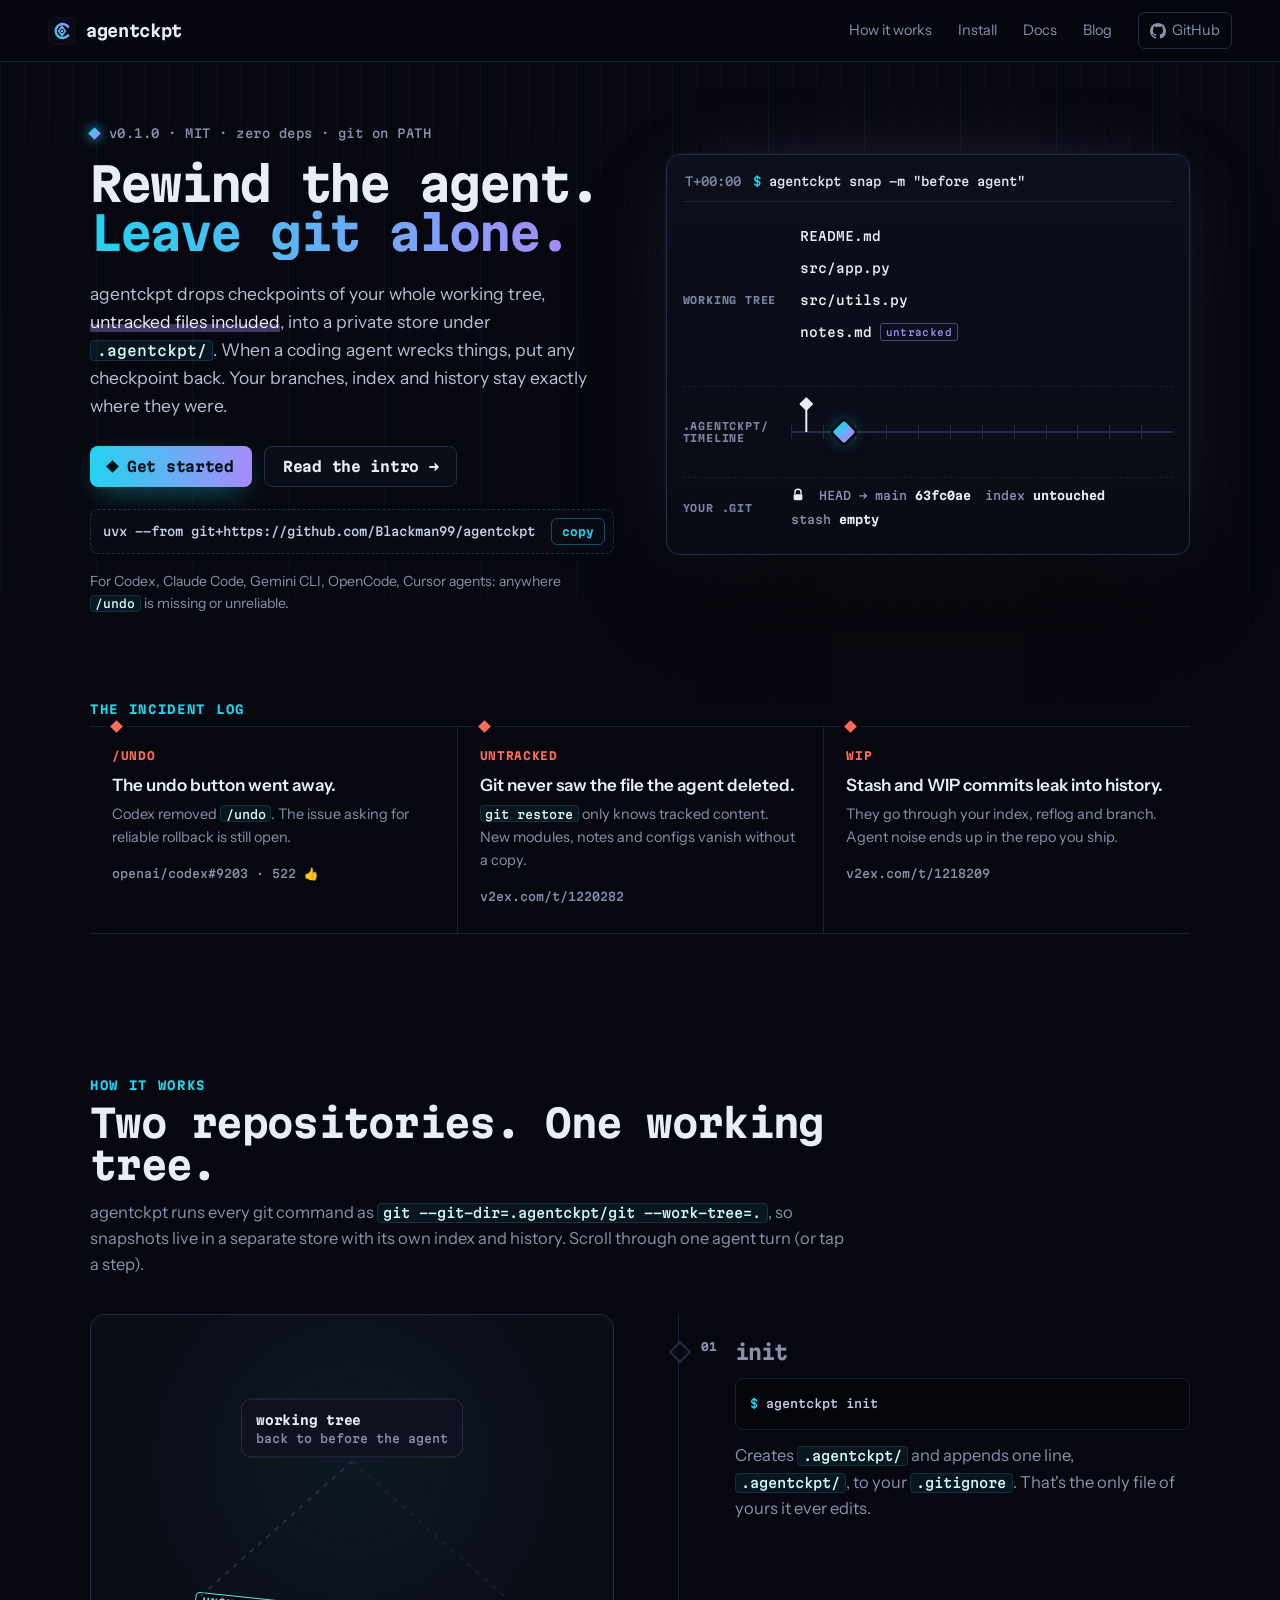
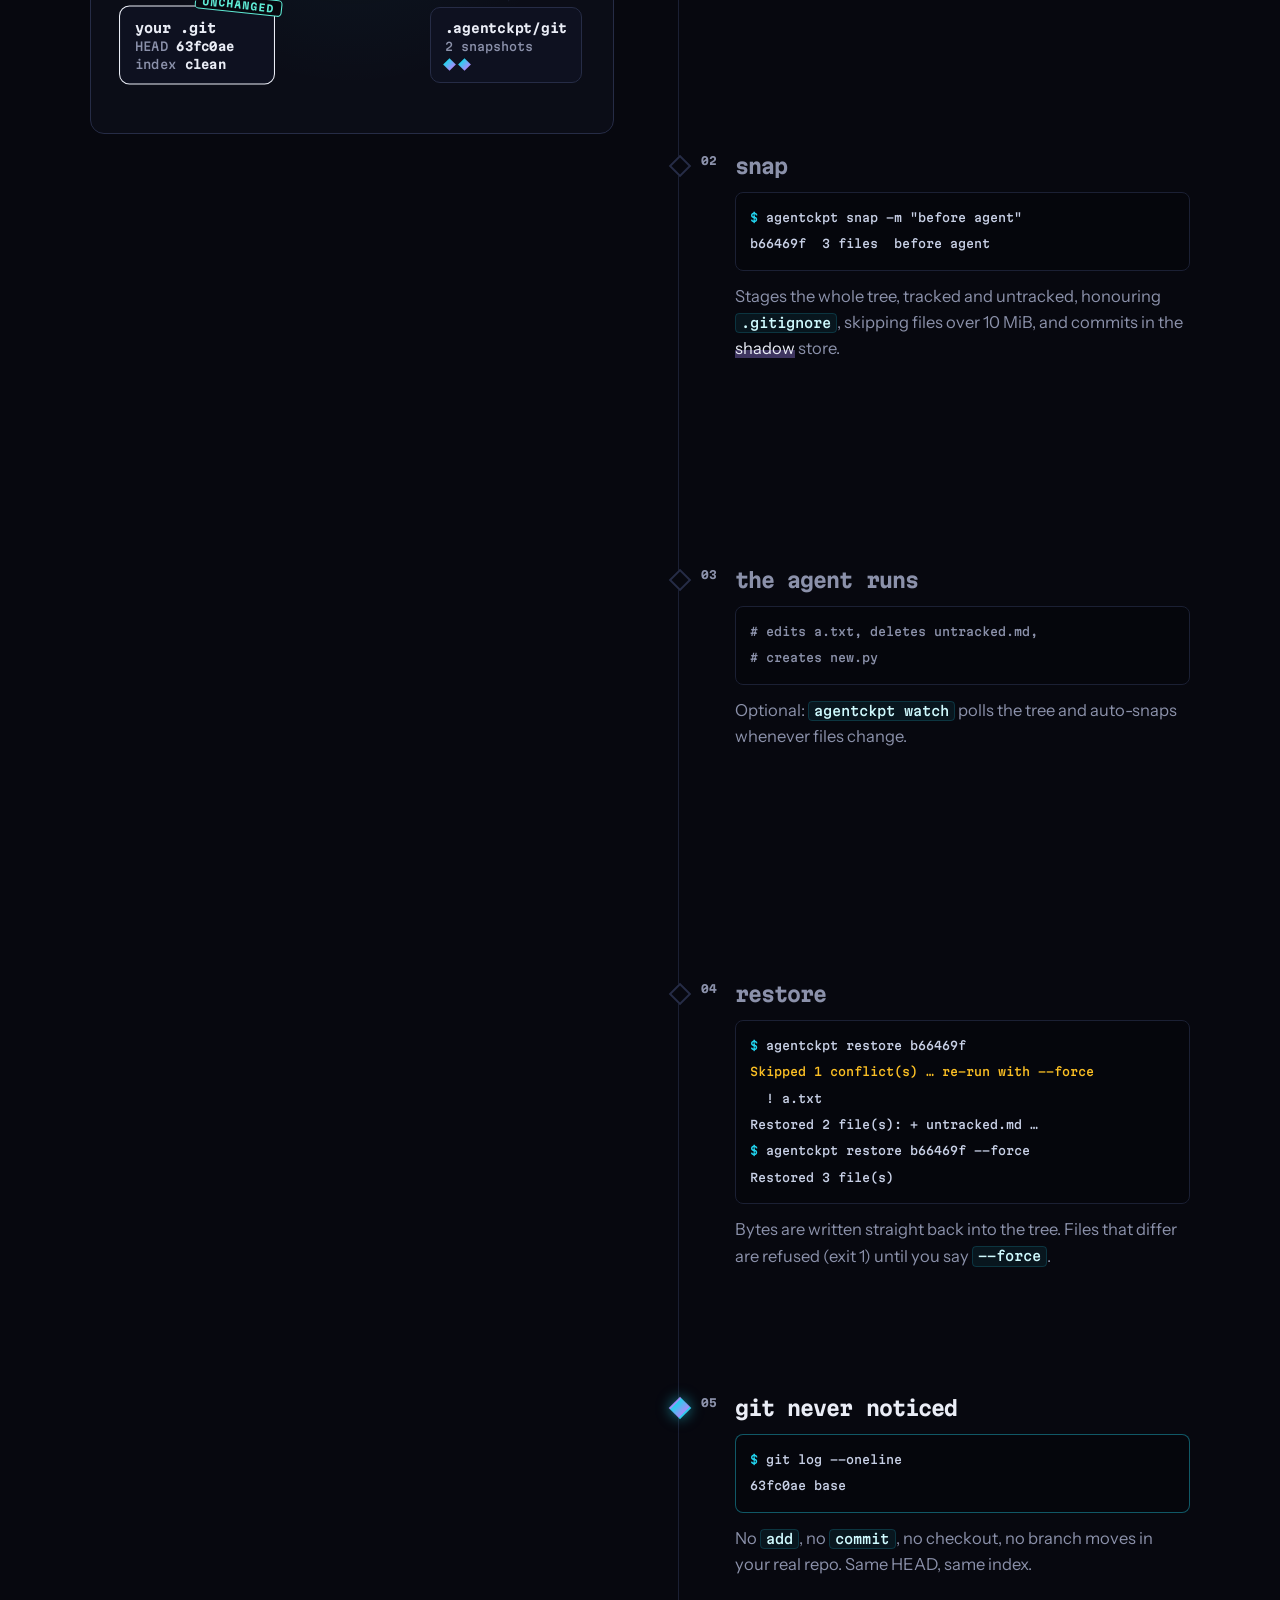
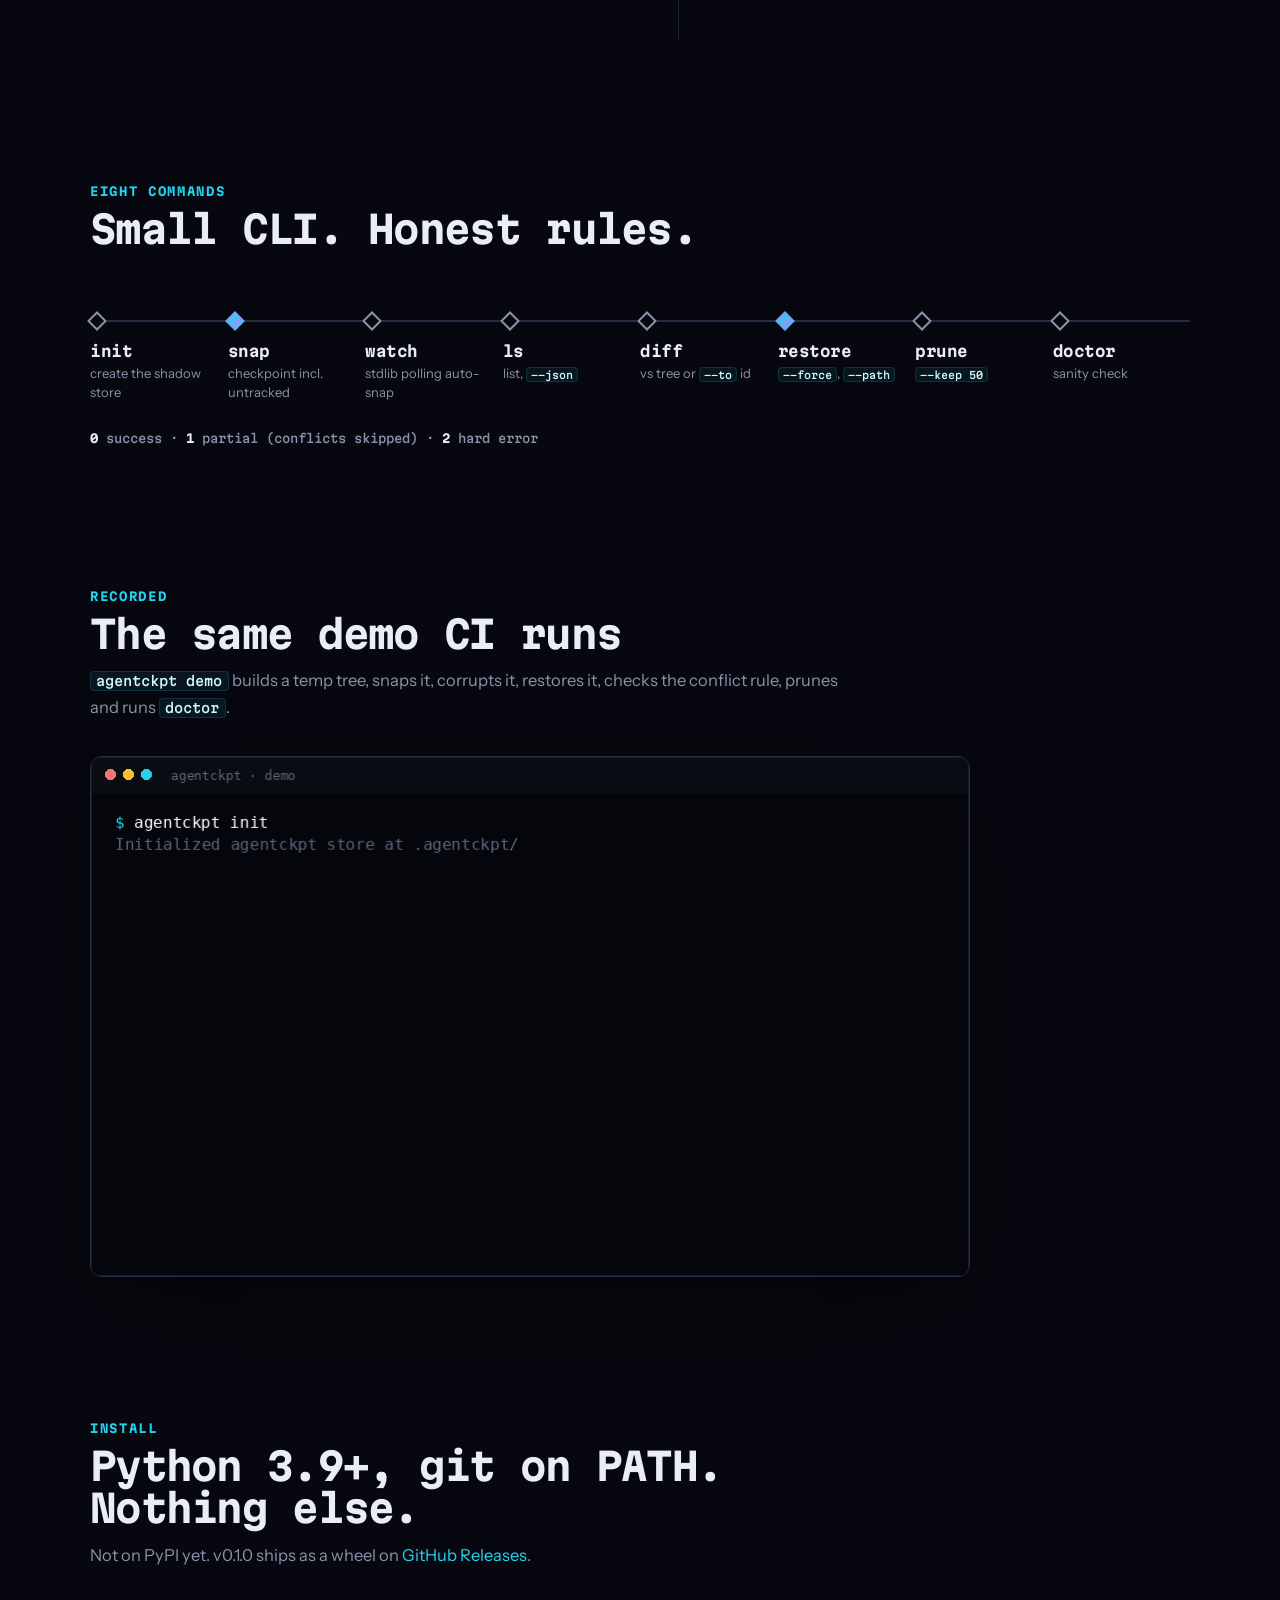
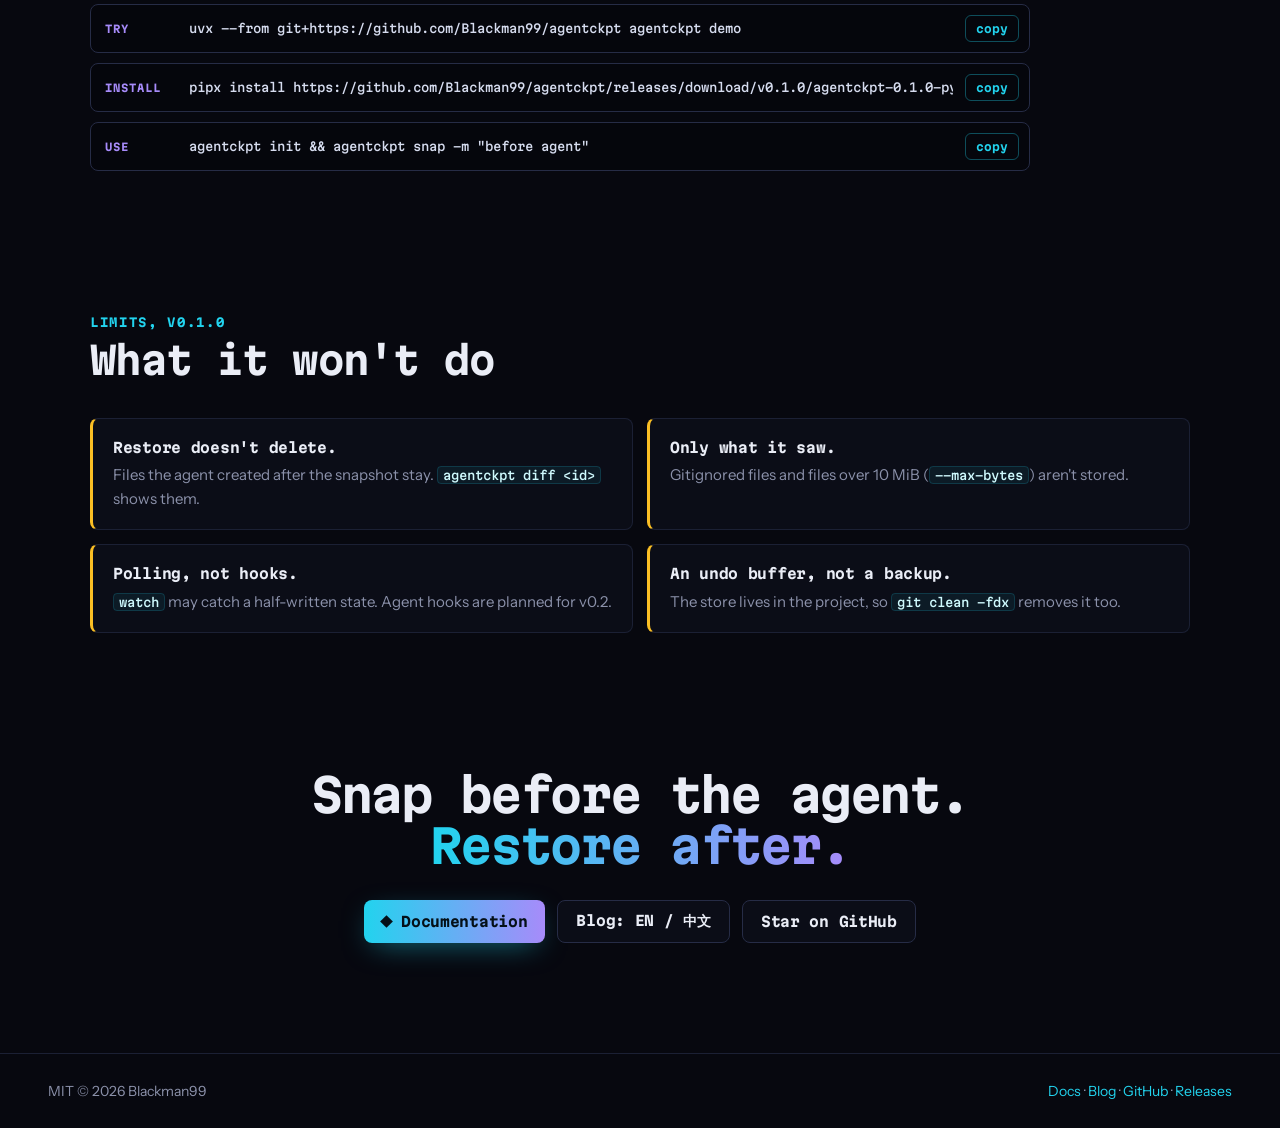
==== commit 4f49d6ad: "site: transform-only hero animation and fixed deck row heights (no layout shift)" ====
--- a/site/index.html
+++ b/site/index.html
@@ -82,7 +82,7 @@
         <div class="ck ck-main" id="ck1" style="--x:14%"><i></i><b>b66469f<br><small>before agent</small></b></div>
         <div class="ck ck-auto" id="ck2" style="--x:42%"><i></i><b>auto</b></div>
         <div class="ck ck-auto" id="ck3" style="--x:66%"><i></i><b>auto</b></div>
-        <div class="head" id="playhead" style="--x:4%"></div>
+        <div class="head" id="playhead"><span class="rw">◂◂</span></div>
       </div>
     </div>
 
--- a/site/style.css
+++ b/site/style.css
@@ -50,7 +50,7 @@
 .sub{color:var(--mut);margin:0}
 
 /* hero */
-.hero{display:grid;grid-template-columns:minmax(0,1fr) minmax(0,1fr);gap:clamp(28px,4vw,56px);align-items:center;padding:64px 0 48px}
+.hero{display:grid;grid-template-columns:minmax(0,1fr) minmax(0,1fr);gap:clamp(28px,4vw,56px);align-items:start;padding:64px 0 48px}
 .eyebrow{display:flex;align-items:center;gap:10px;font:500 12px var(--mono);color:var(--mut);letter-spacing:.04em;margin:0 0 20px}
 .rec{width:9px;height:9px;transform:rotate(45deg);background:var(--grad);box-shadow:0 0 12px var(--cy);animation:blink 2.4s steps(1) infinite}
 @keyframes blink{50%{opacity:.25}}
@@ -70,8 +70,8 @@
 .for{color:var(--mut);font-size:14px;margin:16px 0 0}
 
 /* the deck (hero visual) */
-.deck{margin:0;background:linear-gradient(180deg,#0c0f1c,#090b14);border:1px solid var(--rule2);border-radius:14px;padding:16px;box-shadow:0 40px 90px -30px rgba(0,0,0,.9),0 0 0 1px rgba(34,211,238,.04),0 0 80px -30px rgba(167,139,250,.35);min-width:0}
-.deck-head{display:flex;gap:12px;align-items:center;font:12px var(--mono);padding:2px 2px 12px;border-bottom:1px solid var(--rule);margin-bottom:12px;min-height:30px}
+.deck{margin:28px 0 0;contain:layout;background:linear-gradient(180deg,#0c0f1c,#090b14);border:1px solid var(--rule2);border-radius:14px;padding:16px;box-shadow:0 40px 90px -30px rgba(0,0,0,.9),0 0 0 1px rgba(34,211,238,.04),0 0 80px -30px rgba(167,139,250,.35);min-width:0}
+.deck-head{display:flex;gap:12px;align-items:center;font:12px/16px var(--mono);padding:2px 2px 12px;border-bottom:1px solid var(--rule);margin-bottom:12px;height:31px;overflow:hidden}
 .tc{color:var(--dim);flex:none;font-variant-numeric:tabular-nums}
 .cmd{color:#dfe6f7;white-space:nowrap;overflow:hidden;text-overflow:ellipsis}
 .cmd .p,.p{color:var(--cy)}
@@ -79,7 +79,7 @@
 .lane+.lane{border-top:1px dashed var(--rule)}
 .lane-label{font:600 10px var(--mono);letter-spacing:.08em;text-transform:uppercase;color:var(--dim)}
 .files{list-style:none;margin:0;padding:0;display:grid;gap:4px}
-.files li{display:flex;align-items:center;gap:8px;font:12.5px var(--mono);padding:5px 8px;border-radius:6px;border:1px solid transparent;transition:background .35s,border-color .35s,opacity .35s,color .35s}
+.files li{display:flex;align-items:center;gap:8px;font:12.5px/16px var(--mono);height:28px;padding:0 8px;white-space:nowrap;overflow:hidden;border-radius:6px;border:1px solid transparent;transition:background .35s,border-color .35s,opacity .35s,color .35s}
 .files .fi{transition:color .35s}
 .files .ut{font-size:9.5px;color:var(--vi);border:1px solid rgba(167,139,250,.45);padding:0 5px;border-radius:3px;letter-spacing:.04em}
 .files .tag{margin-left:auto;font-size:10.5px;color:var(--dim);transition:color .3s}
@@ -93,7 +93,7 @@
 .track{position:relative;height:74px}
 .ruler{position:absolute;left:0;right:0;top:36px;height:2px;background:var(--rule2)}
 .ruler::before{content:"";position:absolute;left:0;right:0;top:-6px;height:14px;background:repeating-linear-gradient(90deg,var(--rule2) 0 1px,transparent 1px 8.33%)}
-.agentspan{position:absolute;top:35px;height:4px;left:14%;width:0;background:repeating-linear-gradient(135deg,var(--agent) 0 4px,rgba(255,107,90,.4) 4px 8px);border-radius:2px;transition:width 2.4s linear,opacity .4s}
+.agentspan{position:absolute;top:35px;height:4px;left:14%;width:60%;transform:scaleX(0);transform-origin:left;background:repeating-linear-gradient(135deg,var(--agent) 0 4px,rgba(255,107,90,.4) 4px 8px);border-radius:2px;transition:transform 2.4s linear,opacity .4s}
 .ck{position:absolute;left:var(--x);top:37px;transform:translate(-50%,-50%)}
 .ck i{display:block;width:16px;height:16px;transform:translateY(-40px) rotate(45deg) scale(.4);opacity:0;background:var(--grad);border-radius:2px;box-shadow:0 0 0 3px var(--ink2),0 0 16px rgba(34,211,238,.6);transition:transform .55s cubic-bezier(.3,1.6,.5,1),opacity .2s}
 .ck.auto i,.ck-auto i{width:10px;height:10px}
@@ -102,11 +102,13 @@
 .ck b small{font-weight:400;color:var(--dim)}
 .ck.in b{opacity:1}
 .ck.target i{box-shadow:0 0 0 3px var(--ink2),0 0 0 6px rgba(94,234,212,.5),0 0 22px rgba(94,234,212,.8)}
-.head{position:absolute;left:var(--x);top:6px;height:31px;width:2px;background:var(--paper);transform:translateX(-50%);transition:left 2.4s linear}
-.head::before{content:"";position:absolute;top:-2px;left:50%;width:10px;height:10px;transform:translate(-50%,0) rotate(45deg);background:var(--paper);border-radius:1px}
-.head.rewind{transition:left .9s cubic-bezier(.7,0,.2,1)}
-.head.rewind::after{content:"◂◂";position:absolute;top:-4px;left:10px;font:700 10px var(--mono);color:var(--ok)}
-.gitrow{display:flex;flex-wrap:wrap;align-items:center;gap:6px 14px;font:11.5px var(--mono);color:var(--mut)}
+.head{position:absolute;left:0;top:6px;height:31px;width:100%;pointer-events:none;transform:translateX(4%);transition:transform 2.4s linear}
+.head::after{content:"";position:absolute;left:-1px;top:0;bottom:0;width:2px;background:var(--paper)}
+.head::before{content:"";position:absolute;top:-2px;left:0;width:10px;height:10px;transform:translate(-50%,0) rotate(45deg);background:var(--paper);border-radius:1px}
+.head .rw{position:absolute;top:-4px;left:10px;font:700 10px var(--mono);color:var(--ok);opacity:0}
+.head.rewind{transition:transform .9s cubic-bezier(.7,0,.2,1)}
+.head.rewind .rw{opacity:1}
+.gitrow{display:flex;flex-wrap:wrap;align-content:center;align-items:center;gap:6px 14px;font:11.5px/16px var(--mono);color:var(--mut);height:44px;overflow:hidden}
 .gitrow b{color:var(--paper);font-weight:600}
 .lock{color:var(--paper);display:flex}
 .same{margin-left:auto;color:var(--ok);border:1px solid rgba(94,234,212,.4);border-radius:4px;padding:1px 7px;font-size:10.5px;opacity:0;transform:scale(.9);transition:opacity .3s,transform .3s var(--ease)}
@@ -203,6 +205,7 @@
 
 @media (max-width:960px){
   .hero{grid-template-columns:minmax(0,1fr);padding-top:40px}
+  .deck{margin-top:0}
   .how-grid{grid-template-columns:minmax(0,1fr)}
   .stage{top:64px;height:250px;z-index:5}
   .node{min-width:0;padding:8px 10px;font-size:10.5px}.nl{font-size:11.5px}
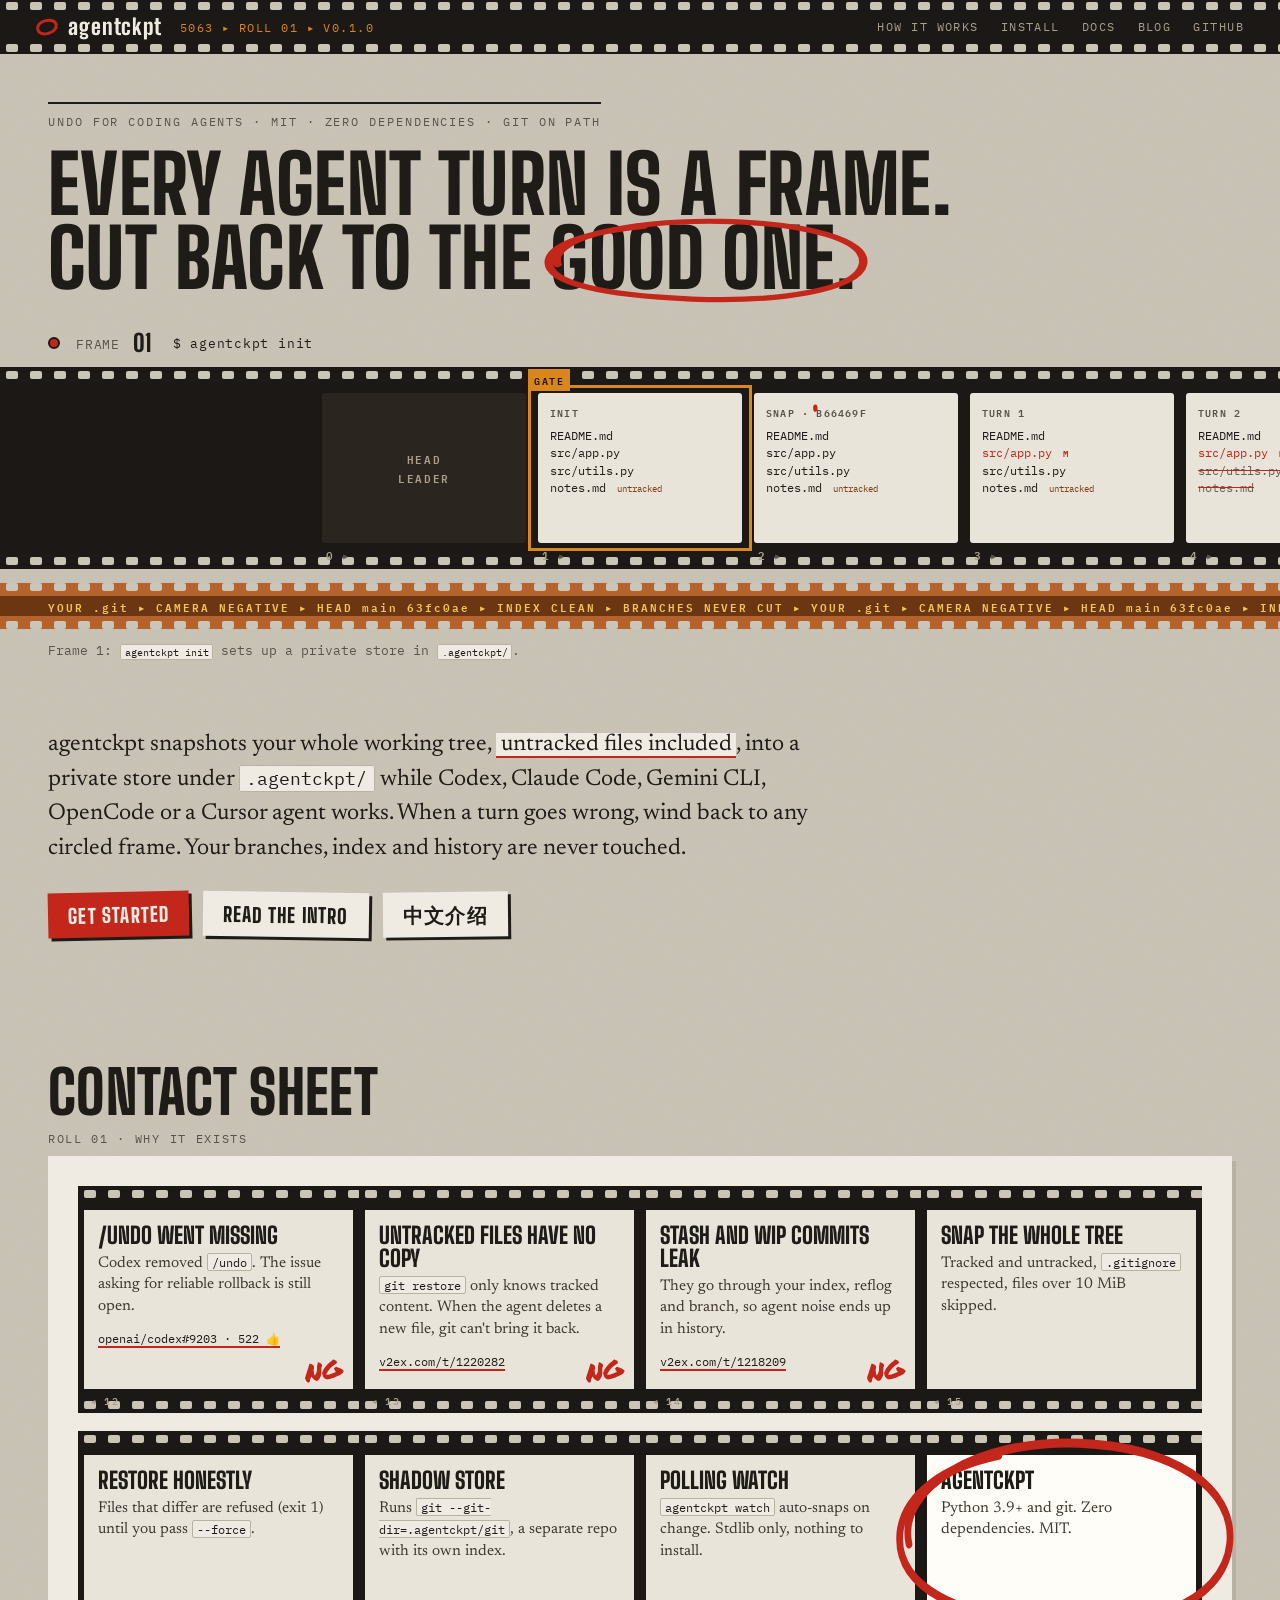
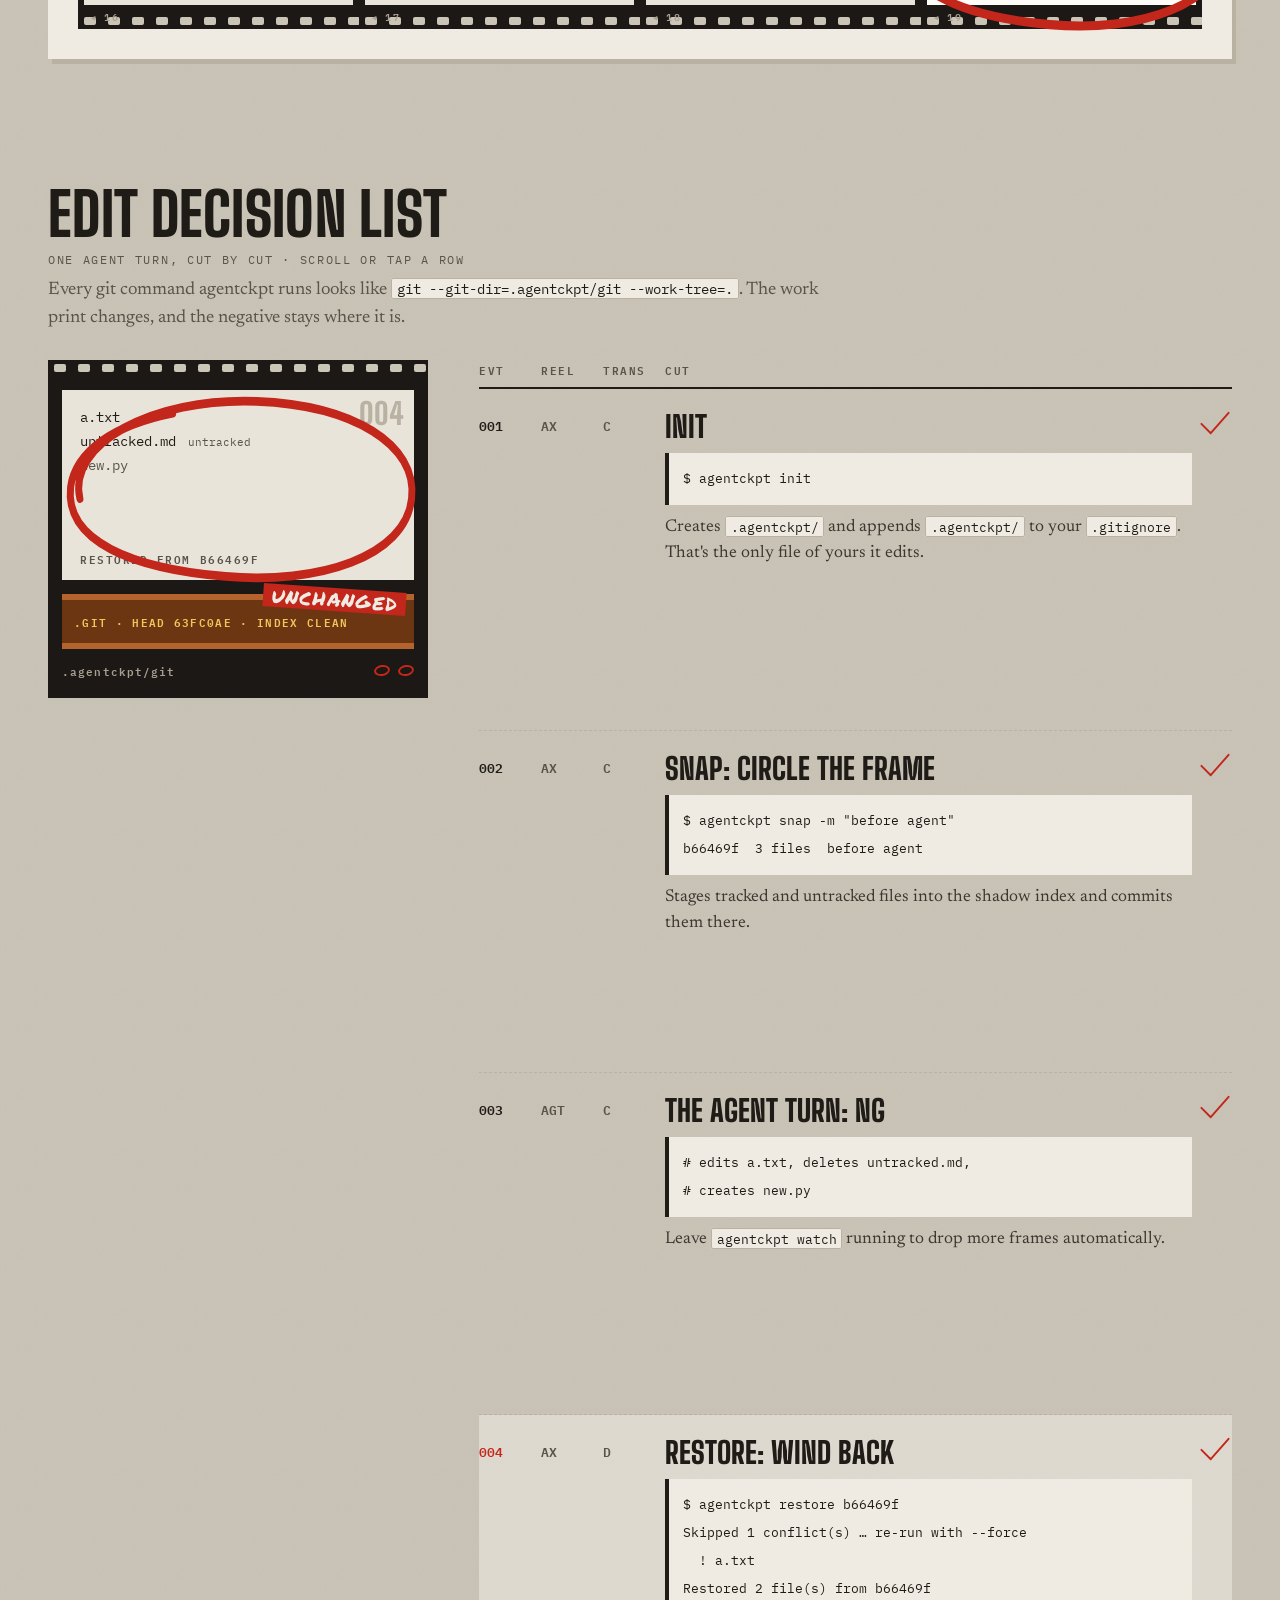
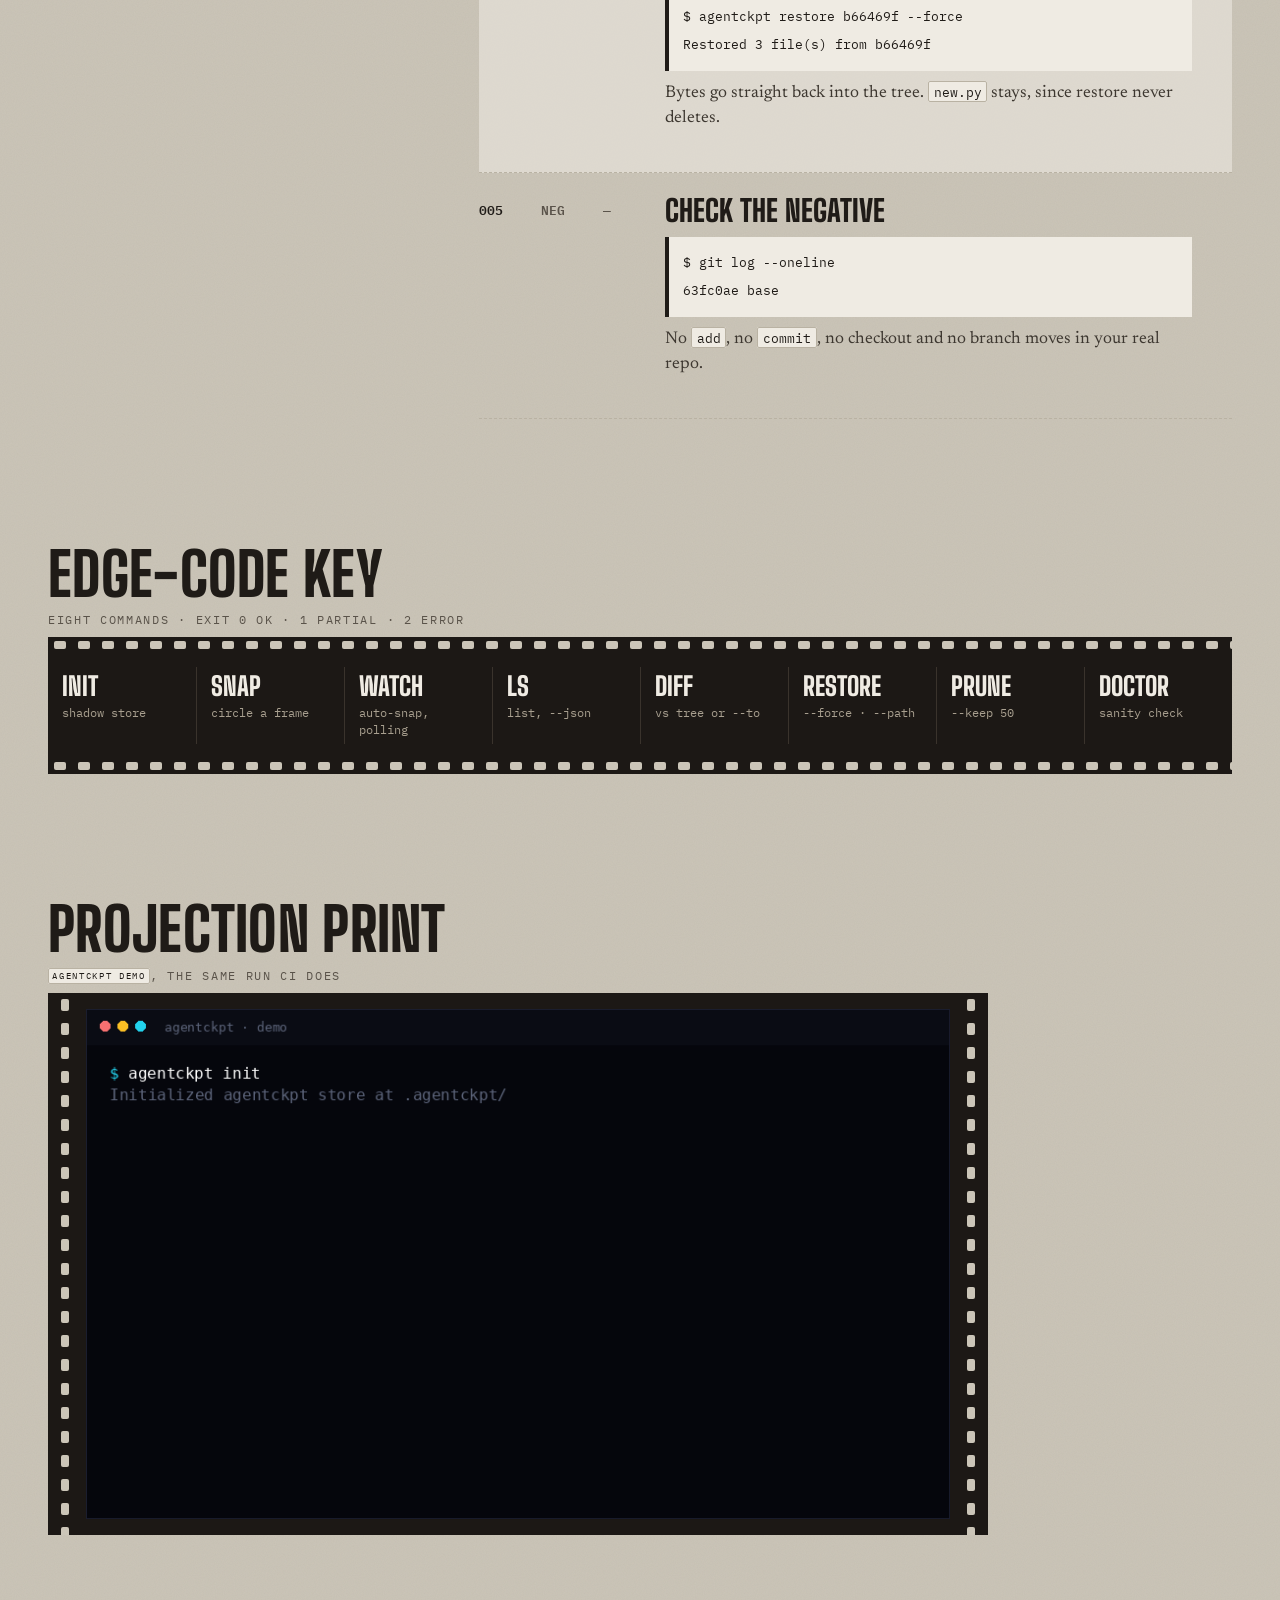
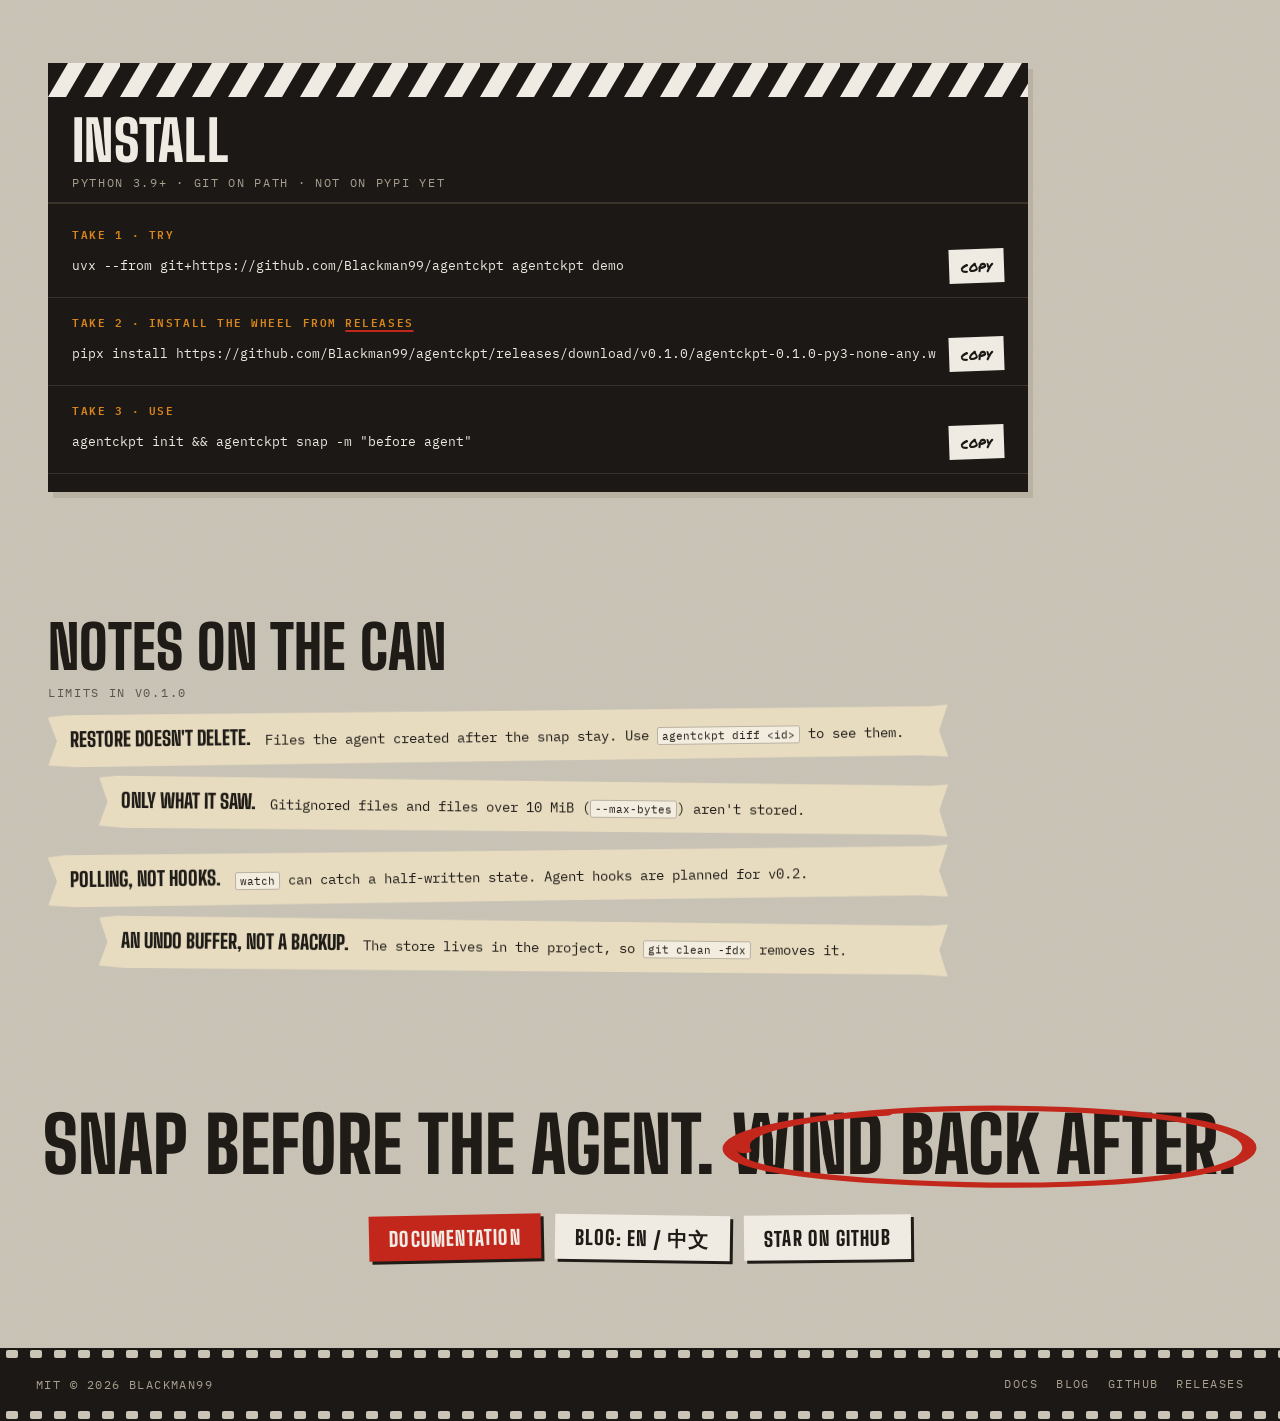
==== commit 9591f1ce: "site: redesign the landing page as a film-editing bench (contact sheet, grease pencil checkpoints, u" ====
--- a/site/index.html
+++ b/site/index.html
@@ -15,187 +15,192 @@
 <meta property="og:image:type" content="image/png">
 <meta property="og:image:width" content="1280">
 <meta property="og:image:height" content="640">
-<meta property="og:image:alt" content="agentckpt: rewind the agent, leave git alone. A checkpoint timeline restored while your .git stays unchanged">
+<meta property="og:image:alt" content="agentckpt: a film strip of agent turns on an editing bench, the good frame circled in red grease pencil, the git negative left uncut">
 <meta name="twitter:card" content="summary_large_image">
 <meta name="twitter:title" content="agentckpt: undo for coding agents, without touching your git">
 <meta name="twitter:description" content="Checkpoint a working tree while coding agents run, and restore any snapshot without touching your git branches or index.">
 <meta name="twitter:image" content="https://blackman99.github.io/agentckpt/social-preview.png">
-<meta name="twitter:image:alt" content="agentckpt: rewind the agent, leave git alone">
-<meta name="theme-color" content="#07080f">
+<meta name="twitter:image:alt" content="agentckpt: every agent turn is a frame. Cut back to the good one.">
+<meta name="theme-color" content="#1c1815">
 <link rel="icon" href="favicon.svg" type="image/svg+xml">
-<link rel="preload" href="fonts/martian-mono-700.woff2" as="font" type="font/woff2" crossorigin>
-<link rel="preload" href="fonts/instrument-sans-400.woff2" as="font" type="font/woff2" crossorigin>
+<link rel="preload" href="fonts/big-shoulders-800.woff2" as="font" type="font/woff2" crossorigin>
+<link rel="preload" href="fonts/newsreader-400.woff2" as="font" type="font/woff2" crossorigin>
 <link rel="stylesheet" href="style.css">
 </head>
 <body>
+<svg width="0" height="0" style="position:absolute" aria-hidden="true">
+  <defs>
+    <path id="gp-ring" pathLength="1" d="M18 62C10 34 64 10 132 12c62 2 104 22 100 50-4 30-60 44-120 40C52 98 8 84 12 56 15 38 40 24 78 18"/>
+    <path id="gp-x" pathLength="1" d="M14 12 106 98M100 10 18 96"/>
+    <path id="gp-tick" pathLength="1" d="M8 34 30 56 72 8"/>
+  </defs>
+</svg>
 <a class="skip" href="#main">Skip to content</a>
-<header class="nav">
-  <a class="brand" href="#top" aria-label="agentckpt home"><img src="favicon.svg" alt="" width="28" height="28"><span>agentckpt</span></a>
+
+<header class="edge" id="top">
+  <a class="mark" href="#top" aria-label="agentckpt home"><span class="mark-ring" aria-hidden="true"></span>agentckpt</a>
+  <span class="edge-code" aria-hidden="true">5063 ▸ ROLL 01 ▸ v0.1.0</span>
   <nav aria-label="Primary">
-    <a href="#how">How it works</a>
-    <a href="#install">Install</a>
+    <a href="#edl">How it works</a>
+    <a href="#slate">Install</a>
     <a href="docs/">Docs</a>
     <a href="docs/blog/">Blog</a>
-    <a class="gh" href="https://github.com/Blackman99/agentckpt" aria-label="GitHub repository"><svg viewBox="0 0 16 16" width="16" height="16" fill="currentColor" aria-hidden="true"><path d="M8 0C3.58 0 0 3.58 0 8c0 3.54 2.29 6.53 5.47 7.59.4.07.55-.17.55-.38 0-.19-.01-.82-.01-1.49-2.01.37-2.53-.49-2.69-.94-.09-.23-.48-.94-.82-1.13-.28-.15-.68-.52-.01-.53.63-.01 1.08.58 1.23.82.72 1.21 1.87.87 2.33.66.07-.52.28-.87.51-1.07-1.78-.2-3.64-.89-3.64-3.95 0-.87.31-1.59.82-2.15-.08-.2-.36-1.02.08-2.12 0 0 .67-.21 2.2.82.64-.18 1.32-.27 2-.27.68 0 1.36.09 2 .27 1.53-1.04 2.2-.82 2.2-.82.44 1.1.16 1.92.08 2.12.51.56.82 1.27.82 2.15 0 3.07-1.87 3.75-3.65 3.95.29.25.54.73.54 1.48 0 1.07-.01 1.93-.01 2.2 0 .21.15.46.55.38A8.013 8.013 0 0016 8c0-4.42-3.58-8-8-8z"/></svg><span>GitHub</span></a>
+    <a href="https://github.com/Blackman99/agentckpt">GitHub</a>
   </nav>
 </header>
 
 <main id="main">
-<section class="hero" id="top">
-  <div class="hero-copy">
-    <p class="eyebrow"><span class="rec" aria-hidden="true"></span>v0.1.0 · MIT · zero deps · git on PATH</p>
-    <h1>Rewind the agent.<br><span class="hl">Leave git alone.</span></h1>
-    <p class="lede">agentckpt drops checkpoints of your whole working tree, <em>untracked files included</em>, into a private store under <code>.agentckpt/</code>. When a coding agent wrecks things, put any checkpoint back. Your branches, index and history stay exactly where they were.</p>
-    <div class="cta">
-      <a class="btn primary" href="#install"><span class="dia" aria-hidden="true"></span>Get started</a>
-      <a class="btn" href="docs/blog/agent-undo-without-touching-git/">Read the intro →</a>
+<section class="title" aria-labelledby="h1">
+  <p class="slug">Undo for coding agents · MIT · zero dependencies · git on PATH</p>
+  <h1 id="h1">Every agent turn is a frame.<br>Cut back to the <span class="ringed" data-draw>good one.<svg viewBox="0 0 240 110" preserveAspectRatio="none" aria-hidden="true"><use href="#gp-ring" class="gp draw-once"/></svg></span></h1>
+</section>
+
+<section class="bench" aria-label="Animation: the work print advances one frame per agent turn, frame 2 is circled as a checkpoint, frame 5 is marked no good, the strip rewinds to frame 2, and the git negative below never moves">
+  <div class="gate-info">
+    <span class="lamp" aria-hidden="true"></span>
+    <span class="counter">FRAME <b id="fc">01</b></span>
+    <span class="slatecmd" id="cmd">$ agentckpt init</span>
+  </div>
+  <div class="reel" id="reel">
+    <div class="gate" aria-hidden="true"><span>GATE</span></div>
+    <ol class="strip" id="strip">
+      <li class="fr lead"><div class="pr"><b>HEAD<br>LEADER</b></div><span class="fn">0</span></li>
+      <li class="fr" data-i="1"><div class="pr"><i>init</i><ul><li>README.md</li><li>src/app.py</li><li>src/utils.py</li><li class="u">notes.md <em>untracked</em></li></ul></div><span class="fn">1</span></li>
+      <li class="fr" data-i="2" id="f2"><div class="pr"><i>snap · b66469f</i><ul><li>README.md</li><li>src/app.py</li><li>src/utils.py</li><li class="u">notes.md <em>untracked</em></li></ul><span class="rest" id="rest">↺ restored</span></div><span class="fn">2</span><svg class="mk ring" viewBox="0 0 240 110" preserveAspectRatio="none" aria-hidden="true"><use href="#gp-ring" class="gp" id="ring"/></svg><span class="note keep" id="keep">keep</span></li>
+      <li class="fr" data-i="3"><div class="pr"><i>turn 1</i><ul><li>README.md</li><li class="m">src/app.py <em>M</em></li><li>src/utils.py</li><li class="u">notes.md <em>untracked</em></li></ul></div><span class="fn">3</span></li>
+      <li class="fr" data-i="4"><div class="pr"><i>turn 2</i><ul><li>README.md</li><li class="m">src/app.py <em>M</em></li><li class="d">src/utils.py</li><li class="d">notes.md</li></ul></div><span class="fn">4</span></li>
+      <li class="fr" data-i="5" id="f5"><div class="pr burnt"><i>turn 3</i><ul><li>README.md</li><li class="m">src/app.py <em>M</em></li><li class="d">src/utils.py</li><li class="d">notes.md</li><li class="n">scratch.py <em>+</em></li></ul></div><span class="fn">5</span><svg class="mk x" viewBox="0 0 120 110" preserveAspectRatio="none" aria-hidden="true"><use href="#gp-x" class="gp" id="xmark"/></svg><span class="note ng" id="ng">NG</span></li>
+      <li class="fr dark"><div class="pr"></div><span class="fn">6</span></li>
+      <li class="fr dark"><div class="pr"></div><span class="fn">7</span></li>
+      <li class="fr dark"><div class="pr"></div><span class="fn">8</span></li>
+    </ol>
+  </div>
+  <div class="neg" aria-label="Your .git, the camera negative, never moves">
+    <span class="neg-text">YOUR .git ▸ CAMERA NEGATIVE ▸ HEAD main 63fc0ae ▸ INDEX CLEAN ▸ BRANCHES NEVER CUT ▸ YOUR .git ▸ CAMERA NEGATIVE ▸ HEAD main 63fc0ae ▸ INDEX CLEAN</span>
+    <span class="note untouched" id="untouched">untouched<svg viewBox="0 0 80 64" aria-hidden="true"><use href="#gp-tick" class="gp" id="tick"/></svg></span>
+  </div>
+  <p class="caption" id="cap">Frame 1: <code>agentckpt init</code> sets up a private store in <code>.agentckpt/</code>.</p>
+</section>
+
+<section class="intro">
+  <p class="lede">agentckpt snapshots your whole working tree, <strong>untracked files included</strong>, into a private store under <code>.agentckpt/</code> while Codex, Claude Code, Gemini CLI, OpenCode or a Cursor agent works. When a turn goes wrong, wind back to any circled frame. Your branches, index and history are never touched.</p>
+  <div class="actions">
+    <a class="tape" href="#slate">Get started</a>
+    <a class="tape alt" href="docs/blog/agent-undo-without-touching-git/">Read the intro</a>
+    <a class="tape alt" href="docs/blog/agent-undo-without-touching-git-zh/">中文介绍</a>
+  </div>
+</section>
+
+<section class="sheet-sec" id="why" aria-labelledby="why-h">
+  <h2 id="why-h" class="sec">Contact sheet <small>roll 01 · why it exists</small></h2>
+  <div class="sheet">
+    <ol class="cs">
+      <li class="cf ng"><span class="ec">12</span><div class="pr"><b>/undo went missing</b><p>Codex removed <code>/undo</code>. The issue asking for reliable rollback is still open.</p><a href="https://github.com/openai/codex/issues/9203">openai/codex#9203 · 522 👍</a></div><span class="note">NG</span></li>
+      <li class="cf ng"><span class="ec">13</span><div class="pr"><b>Untracked files have no copy</b><p><code>git restore</code> only knows tracked content. When the agent deletes a new file, git can't bring it back.</p><a href="https://www.v2ex.com/t/1220282">v2ex.com/t/1220282</a></div><span class="note">NG</span></li>
+      <li class="cf ng"><span class="ec">14</span><div class="pr"><b>Stash and WIP commits leak</b><p>They go through your index, reflog and branch, so agent noise ends up in history.</p><a href="https://www.v2ex.com/t/1218209">v2ex.com/t/1218209</a></div><span class="note">NG</span></li>
+      <li class="cf"><span class="ec">15</span><div class="pr"><b>Snap the whole tree</b><p>Tracked and untracked, <code>.gitignore</code> respected, files over 10&nbsp;MiB skipped.</p></div></li>
+      <li class="cf"><span class="ec">16</span><div class="pr"><b>Restore honestly</b><p>Files that differ are refused (exit 1) until you pass <code>--force</code>.</p></div></li>
+      <li class="cf"><span class="ec">17</span><div class="pr"><b>Shadow store</b><p>Runs <code>git --git-dir=.agentckpt/git</code>, a separate repo with its own index.</p></div></li>
+      <li class="cf"><span class="ec">18</span><div class="pr"><b>Polling watch</b><p><code>agentckpt watch</code> auto-snaps on change. Stdlib only, nothing to install.</p></div></li>
+      <li class="cf keep" data-draw><span class="ec">19</span><div class="pr"><b>agentckpt</b><p>Python 3.9+ and git. Zero dependencies. MIT.</p></div><svg class="mk ring" viewBox="0 0 240 110" preserveAspectRatio="none" aria-hidden="true"><use href="#gp-ring" class="gp"/></svg></li>
+    </ol>
+  </div>
+</section>
+
+<section class="edl-sec" id="edl" aria-labelledby="edl-h">
+  <h2 id="edl-h" class="sec">Edit decision list <small>one agent turn, cut by cut · scroll or tap a row</small></h2>
+  <p class="sec-sub">Every git command agentckpt runs looks like <code>git --git-dir=.agentckpt/git --work-tree=.</code>. The work print changes, and the negative stays where it is.</p>
+  <div class="edl-grid">
+    <div class="viewer" id="viewer" data-step="1" aria-live="polite">
+      <div class="vframe">
+        <span class="vfn" id="vfn">001</span>
+        <ul class="vfiles">
+          <li data-k="a">a.txt</li>
+          <li data-k="u">untracked.md <em>untracked</em></li>
+          <li data-k="n">new.py</li>
+        </ul>
+        <span class="vstate" id="vstate">init</span>
+        <svg class="mk ring" viewBox="0 0 240 110" preserveAspectRatio="none" aria-hidden="true"><use href="#gp-ring" class="gp"/></svg>
+        <svg class="mk x" viewBox="0 0 120 110" preserveAspectRatio="none" aria-hidden="true"><use href="#gp-x" class="gp"/></svg>
+      </div>
+      <div class="vneg"><span>.git · HEAD 63fc0ae · index clean</span><b class="note">unchanged</b></div>
+      <div class="vstore"><span>.agentckpt/git</span><span class="vdots" id="vdots"></span></div>
     </div>
-    <div class="oneliner">
-      <code id="one">uvx --from git+https://github.com/Blackman99/agentckpt agentckpt demo</code>
-      <button class="copy" data-copy="#one" aria-label="Copy command">copy</button>
+    <div class="edl">
+      <div class="edl-head" aria-hidden="true"><span>EVT</span><span>REEL</span><span>TRANS</span><span>CUT</span></div>
+      <ol class="rows" id="rows">
+        <li class="row" data-step="1" tabindex="0"><span class="evt">001</span><span class="reel-c">AX</span><span class="tr">C</span><div class="cut"><b>init</b><pre><code>$ agentckpt init</code></pre><p>Creates <code>.agentckpt/</code> and appends <code>.agentckpt/</code> to your <code>.gitignore</code>. That's the only file of yours it edits.</p></div><svg class="mk tick" viewBox="0 0 80 64" aria-hidden="true"><use href="#gp-tick" class="gp"/></svg></li>
+        <li class="row" data-step="2" tabindex="0"><span class="evt">002</span><span class="reel-c">AX</span><span class="tr">C</span><div class="cut"><b>snap: circle the frame</b><pre><code>$ agentckpt snap -m "before agent"
+b66469f  3 files  before agent</code></pre><p>Stages tracked and untracked files into the shadow index and commits them there.</p></div><svg class="mk tick" viewBox="0 0 80 64" aria-hidden="true"><use href="#gp-tick" class="gp"/></svg></li>
+        <li class="row" data-step="3" tabindex="0"><span class="evt">003</span><span class="reel-c">AGT</span><span class="tr">C</span><div class="cut"><b>the agent turn: NG</b><pre><code># edits a.txt, deletes untracked.md,
+# creates new.py</code></pre><p>Leave <code>agentckpt watch</code> running to drop more frames automatically.</p></div><svg class="mk tick" viewBox="0 0 80 64" aria-hidden="true"><use href="#gp-tick" class="gp"/></svg></li>
+        <li class="row" data-step="4" tabindex="0"><span class="evt">004</span><span class="reel-c">AX</span><span class="tr">D</span><div class="cut"><b>restore: wind back</b><pre><code>$ agentckpt restore b66469f
+Skipped 1 conflict(s) … re-run with --force
+  ! a.txt
+Restored 2 file(s) from b66469f
+$ agentckpt restore b66469f --force
+Restored 3 file(s) from b66469f</code></pre><p>Bytes go straight back into the tree. <code>new.py</code> stays, since restore never deletes.</p></div><svg class="mk tick" viewBox="0 0 80 64" aria-hidden="true"><use href="#gp-tick" class="gp"/></svg></li>
+        <li class="row" data-step="5" tabindex="0"><span class="evt">005</span><span class="reel-c">NEG</span><span class="tr">—</span><div class="cut"><b>check the negative</b><pre><code>$ git log --oneline
+63fc0ae base</code></pre><p>No <code>add</code>, no <code>commit</code>, no checkout and no branch moves in your real repo.</p></div><svg class="mk tick" viewBox="0 0 80 64" aria-hidden="true"><use href="#gp-tick" class="gp"/></svg></li>
+      </ol>
     </div>
-    <p class="for">For Codex, Claude Code, Gemini CLI, OpenCode, Cursor agents: anywhere <code>/undo</code> is missing or unreliable.</p>
-  </div>
-
-  <figure class="deck" id="deck" aria-label="Animation: a snapshot is taken, an agent edits and deletes files, then one restore brings them back while git stays unchanged">
-    <div class="deck-head">
-      <span class="tc" id="tc">T+00:00</span>
-      <span class="cmd" id="cmd"><span class="p">$</span> agentckpt snap -m "before agent"</span>
-    </div>
-
-    <div class="lane lane-tree">
-      <div class="lane-label">working tree</div>
-      <ul class="files" id="files">
-        <li data-f="readme"><span class="fi">README.md</span><span class="tag"></span></li>
-        <li data-f="app"><span class="fi">src/app.py</span><span class="tag"></span></li>
-        <li data-f="utils"><span class="fi">src/utils.py</span><span class="tag"></span></li>
-        <li data-f="notes" class="untracked"><span class="fi">notes.md</span><span class="ut">untracked</span><span class="tag"></span></li>
-        <li data-f="scratch" class="ghost"><span class="fi">scratch.py</span><span class="tag"></span></li>
-      </ul>
-    </div>
-
-    <div class="lane lane-time">
-      <div class="lane-label">.agentckpt/ timeline</div>
-      <div class="track" id="track">
-        <div class="ruler" aria-hidden="true"></div>
-        <div class="agentspan" id="agentspan"></div>
-        <div class="ck ck-main" id="ck1" style="--x:14%"><i></i><b>b66469f<br><small>before agent</small></b></div>
-        <div class="ck ck-auto" id="ck2" style="--x:42%"><i></i><b>auto</b></div>
-        <div class="ck ck-auto" id="ck3" style="--x:66%"><i></i><b>auto</b></div>
-        <div class="head" id="playhead"><span class="rw">◂◂</span></div>
-      </div>
-    </div>
-
-    <div class="lane lane-git">
-      <div class="lane-label">your .git</div>
-      <div class="gitrow" id="gitrow">
-        <span class="lock" aria-hidden="true"><svg viewBox="0 0 16 16" width="14" height="14"><path d="M4.5 7V5a3.5 3.5 0 0 1 7 0v2" fill="none" stroke="currentColor" stroke-width="1.6"/><rect x="3" y="7" width="10" height="7" rx="1.6" fill="currentColor"/></svg></span>
-        <span>HEAD → main <b>63fc0ae</b></span><span>index <b>untouched</b></span><span>stash <b>empty</b></span>
-        <span class="same" id="same">unchanged ✓</span>
-      </div>
-    </div>
-    <figcaption class="sr">Snapshot, agent damage, one-step restore. Real git HEAD and index never move.</figcaption>
-  </figure>
-</section>
-
-<section class="incidents" id="why" aria-labelledby="why-h">
-  <h2 id="why-h" class="kicker">The incident log</h2>
-  <ol class="log">
-    <li><span class="lt">/undo</span><div><b>The undo button went away.</b><p>Codex removed <code>/undo</code>. The issue asking for reliable rollback is still open.</p><a href="https://github.com/openai/codex/issues/9203">openai/codex#9203 · 522 👍</a></div></li>
-    <li><span class="lt">untracked</span><div><b>Git never saw the file the agent deleted.</b><p><code>git restore</code> only knows tracked content. New modules, notes and configs vanish without a copy.</p><a href="https://www.v2ex.com/t/1220282">v2ex.com/t/1220282</a></div></li>
-    <li><span class="lt">wip</span><div><b>Stash and WIP commits leak into history.</b><p>They go through your index, reflog and branch. Agent noise ends up in the repo you ship.</p><a href="https://www.v2ex.com/t/1218209">v2ex.com/t/1218209</a></div></li>
-  </ol>
-</section>
-
-<section class="how" id="how" aria-labelledby="how-h">
-  <header class="sec-head">
-    <p class="kicker">How it works</p>
-    <h2 id="how-h">Two repositories. One working tree.</h2>
-    <p class="sub">agentckpt runs every git command as <code>git --git-dir=.agentckpt/git --work-tree=.</code>, so snapshots live in a separate store with its own index and history. Scroll through one agent turn (or tap a step).</p>
-  </header>
-  <div class="how-grid">
-    <div class="stage" id="stage" data-step="0" aria-live="polite">
-      <div class="node n-git"><span class="nl">your .git</span><span class="nv">HEAD <b>63fc0ae</b></span><span class="nv">index <b>clean</b></span><span class="stamp">unchanged</span></div>
-      <div class="node n-tree"><span class="nl">working tree</span><span class="nv" id="tree-state">4 files</span></div>
-      <div class="node n-shadow"><span class="nl">.agentckpt/git</span><span class="nv" id="shadow-state">empty</span><div class="dias" id="dias"></div></div>
-      <svg class="wires" viewBox="0 0 400 300" preserveAspectRatio="none" aria-hidden="true">
-        <path class="w w-ignore" d="M200 105 L80 205"/>
-        <path class="w w-snap" d="M200 105 L320 205"/>
-        <path class="w w-restore" d="M320 205 L200 105"/>
-        <path class="w w-agent" d="M200 30 L200 75"/>
-      </svg>
-      <div class="agent-chip">agent</div>
-    </div>
-    <ol class="steps" id="steps">
-      <li class="step" data-step="1" tabindex="0"><span class="sn">01</span><h3>init</h3><pre><code><span class="p">$</span> agentckpt init</code></pre><p>Creates <code>.agentckpt/</code> and appends one line, <code>.agentckpt/</code>, to your <code>.gitignore</code>. That's the only file of yours it ever edits.</p></li>
-      <li class="step" data-step="2" tabindex="0"><span class="sn">02</span><h3>snap</h3><pre><code><span class="p">$</span> agentckpt snap -m "before agent"
-b66469f  3 files  before agent</code></pre><p>Stages the whole tree, tracked and untracked, honouring <code>.gitignore</code>, skipping files over 10&nbsp;MiB, and commits in the <em>shadow</em> store.</p></li>
-      <li class="step" data-step="3" tabindex="0"><span class="sn">03</span><h3>the agent runs</h3><pre><code><span class="c"># edits a.txt, deletes untracked.md,
-# creates new.py</span></code></pre><p>Optional: <code>agentckpt watch</code> polls the tree and auto-snaps whenever files change.</p></li>
-      <li class="step" data-step="4" tabindex="0"><span class="sn">04</span><h3>restore</h3><pre><code><span class="p">$</span> agentckpt restore b66469f
-<span class="w8">Skipped 1 conflict(s) … re-run with --force</span>
-  ! a.txt
-Restored 2 file(s): + untracked.md …
-<span class="p">$</span> agentckpt restore b66469f --force
-Restored 3 file(s)</code></pre><p>Bytes are written straight back into the tree. Files that differ are refused (exit 1) until you say <code>--force</code>.</p></li>
-      <li class="step" data-step="5" tabindex="0"><span class="sn">05</span><h3>git never noticed</h3><pre><code><span class="p">$</span> git log --oneline
-63fc0ae base</code></pre><p>No <code>add</code>, no <code>commit</code>, no checkout, no branch moves in your real repo. Same HEAD, same index.</p></li>
-    </ol>
-  </div>
-</section>
-
-<section class="rail-sec" aria-labelledby="cmd-h">
-  <header class="sec-head"><p class="kicker">Eight commands</p><h2 id="cmd-h">Small CLI. Honest rules.</h2></header>
-  <ol class="rail">
-    <li><b>init</b><span>create the shadow store</span></li>
-    <li class="on"><b>snap</b><span>checkpoint incl. untracked</span></li>
-    <li><b>watch</b><span>stdlib polling auto-snap</span></li>
-    <li><b>ls</b><span>list, <code>--json</code></span></li>
-    <li><b>diff</b><span>vs tree or <code>--to</code> id</span></li>
-    <li class="on"><b>restore</b><span><code>--force</code>, <code>--path</code></span></li>
-    <li><b>prune</b><span><code>--keep 50</code></span></li>
+  </div>
+</section>
+
+<section class="key-sec" aria-labelledby="key-h">
+  <h2 id="key-h" class="sec">Edge-code key <small>eight commands · exit 0 ok · 1 partial · 2 error</small></h2>
+  <ol class="leader">
+    <li><b>init</b><span>shadow store</span></li>
+    <li><b>snap</b><span>circle a frame</span></li>
+    <li><b>watch</b><span>auto-snap, polling</span></li>
+    <li><b>ls</b><span>list, --json</span></li>
+    <li><b>diff</b><span>vs tree or --to</span></li>
+    <li><b>restore</b><span>--force · --path</span></li>
+    <li><b>prune</b><span>--keep 50</span></li>
     <li><b>doctor</b><span>sanity check</span></li>
   </ol>
-  <p class="exit"><b>0</b> success · <b>1</b> partial (conflicts skipped) · <b>2</b> hard error</p>
-</section>
-
-<section class="demo" aria-labelledby="demo-h">
-  <header class="sec-head"><p class="kicker">Recorded</p><h2 id="demo-h">The same demo CI runs</h2><p class="sub"><code>agentckpt demo</code> builds a temp tree, snaps it, corrupts it, restores it, checks the conflict rule, prunes and runs <code>doctor</code>.</p></header>
-  <img class="demo-gif" src="demo.gif" width="880" height="520" loading="lazy" decoding="async" alt="Terminal animation: agentckpt init, snap, restore --force, demo passed">
-</section>
-
-<section class="install" id="install" aria-labelledby="install-h">
-  <header class="sec-head"><p class="kicker">Install</p><h2 id="install-h">Python 3.9+, git on PATH. Nothing else.</h2><p class="sub">Not on PyPI yet. v0.1.0 ships as a wheel on <a href="https://github.com/Blackman99/agentckpt/releases/tag/v0.1.0">GitHub Releases</a>.</p></header>
-  <div class="cmds">
-    <div class="cmdline"><span class="lbl">try</span><code id="i1">uvx --from git+https://github.com/Blackman99/agentckpt agentckpt demo</code><button class="copy" data-copy="#i1" aria-label="Copy uvx command">copy</button></div>
-    <div class="cmdline"><span class="lbl">install</span><code id="i2">pipx install https://github.com/Blackman99/agentckpt/releases/download/v0.1.0/agentckpt-0.1.0-py3-none-any.whl</code><button class="copy" data-copy="#i2" aria-label="Copy pipx command">copy</button></div>
-    <div class="cmdline"><span class="lbl">use</span><code id="i3">agentckpt init &amp;&amp; agentckpt snap -m "before agent"</code><button class="copy" data-copy="#i3" aria-label="Copy usage command">copy</button></div>
-  </div>
-</section>
-
-<section class="limits" aria-labelledby="lim-h">
-  <header class="sec-head"><p class="kicker">Limits, v0.1.0</p><h2 id="lim-h">What it won't do</h2></header>
-  <ul class="lim">
-    <li><b>Restore doesn't delete.</b> Files the agent created after the snapshot stay. <code>agentckpt diff &lt;id&gt;</code> shows them.</li>
+</section>
+
+<section class="proj-sec" aria-labelledby="proj-h">
+  <h2 id="proj-h" class="sec">Projection print <small><code>agentckpt demo</code>, the same run CI does</small></h2>
+  <div class="proj">
+    <img src="demo.gif" width="880" height="520" loading="lazy" decoding="async" alt="Terminal recording: agentckpt init, snap, restore --force, demo passed">
+  </div>
+</section>
+
+<section class="slate-sec" id="slate" aria-labelledby="slate-h">
+  <div class="slate">
+    <div class="clap" aria-hidden="true"></div>
+    <h2 id="slate-h">Install <small>Python 3.9+ · git on PATH · not on PyPI yet</small></h2>
+    <div class="take"><span class="tk">TAKE 1 · try</span><code id="t1">uvx --from git+https://github.com/Blackman99/agentckpt agentckpt demo</code><button class="copy" data-copy="#t1" aria-label="Copy the uvx command">copy</button></div>
+    <div class="take"><span class="tk">TAKE 2 · install the wheel from <a href="https://github.com/Blackman99/agentckpt/releases/tag/v0.1.0">Releases</a></span><code id="t2">pipx install https://github.com/Blackman99/agentckpt/releases/download/v0.1.0/agentckpt-0.1.0-py3-none-any.whl</code><button class="copy" data-copy="#t2" aria-label="Copy the pipx command">copy</button></div>
+    <div class="take"><span class="tk">TAKE 3 · use</span><code id="t3">agentckpt init &amp;&amp; agentckpt snap -m "before agent"</code><button class="copy" data-copy="#t3" aria-label="Copy the usage command">copy</button></div>
+  </div>
+</section>
+
+<section class="tape-sec" aria-labelledby="tape-h">
+  <h2 id="tape-h" class="sec">Notes on the can <small>limits in v0.1.0</small></h2>
+  <ul class="tapes">
+    <li><b>Restore doesn't delete.</b> Files the agent created after the snap stay. Use <code>agentckpt diff &lt;id&gt;</code> to see them.</li>
     <li><b>Only what it saw.</b> Gitignored files and files over 10&nbsp;MiB (<code>--max-bytes</code>) aren't stored.</li>
-    <li><b>Polling, not hooks.</b> <code>watch</code> may catch a half-written state. Agent hooks are planned for v0.2.</li>
-    <li><b>An undo buffer, not a backup.</b> The store lives in the project, so <code>git clean -fdx</code> removes it too.</li>
+    <li><b>Polling, not hooks.</b> <code>watch</code> can catch a half-written state. Agent hooks are planned for v0.2.</li>
+    <li><b>An undo buffer, not a backup.</b> The store lives in the project, so <code>git clean -fdx</code> removes it.</li>
   </ul>
 </section>
 
-<section class="final">
-  <h2>Snap before the agent.<br><span class="hl">Restore after.</span></h2>
-  <div class="cta center">
-    <a class="btn primary" href="docs/"><span class="dia" aria-hidden="true"></span>Documentation</a>
-    <a class="btn" href="docs/blog/">Blog: EN / 中文</a>
-    <a class="btn" href="https://github.com/Blackman99/agentckpt">Star on GitHub</a>
+<section class="end">
+  <p class="end-line">Snap before the agent. <span class="ringed" data-draw>Wind back after.<svg viewBox="0 0 240 110" preserveAspectRatio="none" aria-hidden="true"><use href="#gp-ring" class="gp draw-once"/></svg></span></p>
+  <div class="actions center">
+    <a class="tape" href="docs/">Documentation</a>
+    <a class="tape alt" href="docs/blog/">Blog: EN / 中文</a>
+    <a class="tape alt" href="https://github.com/Blackman99/agentckpt">Star on GitHub</a>
   </div>
 </section>
 </main>
 
-<footer>
+<footer class="edge foot">
   <span>MIT © 2026 Blackman99</span>
-  <span><a href="docs/">Docs</a> · <a href="docs/blog/">Blog</a> · <a href="https://github.com/Blackman99/agentckpt">GitHub</a> · <a href="https://github.com/Blackman99/agentckpt/releases">Releases</a></span>
+  <nav aria-label="Footer"><a href="docs/">Docs</a><a href="docs/blog/">Blog</a><a href="https://github.com/Blackman99/agentckpt">GitHub</a><a href="https://github.com/Blackman99/agentckpt/releases">Releases</a></nav>
 </footer>
 <script src="app.js" defer></script>
 </body>
--- a/site/style.css
+++ b/site/style.css
@@ -1,240 +1,258 @@
-@font-face{font-family:"Martian Mono";src:url(fonts/martian-mono-500.woff2) format("woff2");font-weight:300 500;font-display:swap}
-@font-face{font-family:"Martian Mono";src:url(fonts/martian-mono-700.woff2) format("woff2");font-weight:600 800;font-display:swap}
-@font-face{font-family:"Instrument Sans";src:url(fonts/instrument-sans-400.woff2) format("woff2");font-weight:400 500;font-display:swap}
-@font-face{font-family:"Instrument Sans";src:url(fonts/instrument-sans-600.woff2) format("woff2");font-weight:600 700;font-display:swap}
+/* agentckpt: a film-editing bench with a darkroom contact sheet. See DESIGN.md. No gradients, no glow. */
+@font-face{font-family:"Big Shoulders";src:url(fonts/big-shoulders-800.woff2) format("woff2");font-weight:800;font-display:swap}
+@font-face{font-family:"Newsreader";src:url(fonts/newsreader-400.woff2) format("woff2");font-weight:400 700;font-display:swap}
+@font-face{font-family:"Plex Mono";src:url(fonts/plex-mono-regular.woff2) format("woff2");font-weight:400 500;font-display:swap}
+@font-face{font-family:"Plex Mono";src:url(fonts/plex-mono-semibold.woff2) format("woff2");font-weight:600 700;font-display:swap}
+@font-face{font-family:"Marker";src:url(fonts/permanent-marker.woff2) format("woff2");font-display:swap}
+@font-face{font-family:"BS Fallback";src:local("Impact"),local("Anton"),local("Arial Narrow Bold");size-adjust:94.9%;ascent-override:103.8%;descent-override:22.6%;line-gap-override:0%}
+@font-face{font-family:"NR Fallback";src:local("Times New Roman"),local("TimesNewRomanPSMT"),local("Tinos"),local("Liberation Serif"),local("Times");size-adjust:105.7%;ascent-override:69.5%;descent-override:25.1%;line-gap-override:0%}
+@font-face{font-family:"PM Fallback";src:local("Menlo"),local("DejaVu Sans Mono"),local("Consolas"),local("Courier New");size-adjust:99.7%;ascent-override:102.8%;descent-override:27.6%;line-gap-override:0%}
 :root{
-  --ink:#07080f;--ink2:#0b0d17;--panel:#0e1120;--rule:#1b2034;--rule2:#262c46;
-  --paper:#eaedf6;--mut:#8b91aa;--dim:#7d84a0;
-  --cy:#22d3ee;--vi:#a78bfa;--grad:linear-gradient(90deg,#22d3ee,#a78bfa);
-  --agent:#ff6b5a;--warn:#fbbf24;--ok:#5eead4;
-  --mono:"Martian Mono",ui-monospace,"SF Mono",Menlo,Consolas,monospace;
-  --sans:"Instrument Sans",ui-sans-serif,system-ui,-apple-system,"Segoe UI",Roboto,sans-serif;
-  --ease:cubic-bezier(.2,.8,.2,1);
+  --bench:#cbc5b8;--bench2:#b9b2a3;--paper:#efebe3;--print:#e9e4da;
+  --base:#1c1815;--base2:#2b2520;--edge:#a89f8f;
+  --neg:#b4632c;--neg2:#7c3f17;--negy:#f0c75a;
+  --red:#c3261b;--amber:#d9861c;
+  --ink:#1f1b17;--mut:#5a534a;
+  --disp:"Big Shoulders","BS Fallback",Impact,"Arial Narrow",sans-serif;
+  --body:"Newsreader","NR Fallback",Georgia,serif;
+  --mono:"Plex Mono","PM Fallback",ui-monospace,Menlo,monospace;
+  --hand:"Marker","Comic Sans MS",cursive;
+  --sp:url("data:image/svg+xml,%3Csvg xmlns='http://www.w3.org/2000/svg' width='24' height='14'%3E%3Crect x='6' y='3' width='12' height='8' rx='2' fill='%23cbc5b8'/%3E%3C/svg%3E");
+  --spn:url("data:image/svg+xml,%3Csvg xmlns='http://www.w3.org/2000/svg' width='24' height='14'%3E%3Crect x='6' y='3' width='12' height='8' rx='2' fill='%23cbc5b8'/%3E%3C/svg%3E");
+  --fw:216px;--fh:150px;
 }
 *{box-sizing:border-box}
-html{scroll-behavior:smooth;scroll-padding-top:72px}
-body{margin:0;color:var(--paper);font:16.5px/1.6 var(--sans);-webkit-font-smoothing:antialiased;
-  background:
-    linear-gradient(180deg,rgba(7,8,15,0) 0,var(--ink) 900px),
-    repeating-linear-gradient(90deg,rgba(34,211,238,.045) 0 1px,transparent 1px 96px),
-    repeating-linear-gradient(90deg,rgba(167,139,250,.03) 0 1px,transparent 1px 24px),
-    var(--ink)}
-a{color:var(--cy);text-decoration:none}
-a:hover{text-decoration:underline;text-underline-offset:3px}
-code{font-family:var(--mono);font-size:.8em;color:#cffafe;background:rgba(34,211,238,.07);border:1px solid rgba(34,211,238,.16);padding:.08em .4em;border-radius:4px}
-em{font-style:normal;color:var(--paper);background:linear-gradient(transparent 62%,rgba(167,139,250,.35) 0)}
-.skip{position:absolute;left:-999px;top:8px;background:var(--cy);color:#041018;padding:8px 12px;border-radius:6px;z-index:50}.skip:focus{left:8px}
-.sr{position:absolute;width:1px;height:1px;overflow:hidden;clip:rect(0 0 0 0)}
-:focus-visible{outline:2px solid var(--cy);outline-offset:3px;border-radius:4px}
-
-/* nav */
-.nav{position:sticky;top:0;z-index:20;display:flex;justify-content:space-between;align-items:center;gap:16px;padding:12px clamp(16px,4vw,48px);background:rgba(7,8,15,.82);backdrop-filter:blur(10px);border-bottom:1px solid var(--rule)}
-.brand{display:flex;align-items:center;gap:10px;color:var(--paper);font:700 16px var(--mono);letter-spacing:-.02em}
-.brand:hover{text-decoration:none}.brand img{transition:transform .5s var(--ease)}.brand:hover img{transform:rotate(-360deg)}
-.nav nav{display:flex;gap:clamp(12px,2.2vw,26px);align-items:center}
-.nav nav a{position:relative;color:var(--mut);font-size:14.5px;padding:4px 0}
-.nav nav a:hover{color:var(--paper);text-decoration:none}
-.nav nav a:not(.gh)::after{content:"";position:absolute;left:0;right:0;bottom:-2px;height:2px;background:var(--grad);transform:scaleX(0);transform-origin:left;transition:transform .25s var(--ease)}
-.nav nav a:not(.gh):hover::after{transform:scaleX(1)}
-.gh{display:flex;align-items:center;gap:6px;border:1px solid var(--rule2);padding:6px 11px!important;border-radius:7px}
-.gh:hover{border-color:var(--cy)}
-
-main{max-width:1180px;margin:0 auto;padding:0 clamp(16px,4vw,40px)}
-section{padding:72px 0}
-h1,h2,h3{font-family:var(--mono);letter-spacing:-.045em;font-weight:700}
-h1{font-size:clamp(30px,3.9vw,46px);line-height:1.06;margin:0 0 22px}
-h2{font-size:clamp(24px,3.2vw,38px);line-height:1.12;margin:0 0 12px}
-.hl{background:var(--grad);-webkit-background-clip:text;background-clip:text;color:transparent}
-.kicker{font:600 12px var(--mono);letter-spacing:.14em;text-transform:uppercase;color:var(--cy);margin:0 0 10px}
-.sec-head{max-width:760px;margin:0 0 36px}
-.sub{color:var(--mut);margin:0}
-
-/* hero */
-.hero{display:grid;grid-template-columns:minmax(0,1fr) minmax(0,1fr);gap:clamp(28px,4vw,56px);align-items:start;padding:64px 0 48px}
-.eyebrow{display:flex;align-items:center;gap:10px;font:500 12px var(--mono);color:var(--mut);letter-spacing:.04em;margin:0 0 20px}
-.rec{width:9px;height:9px;transform:rotate(45deg);background:var(--grad);box-shadow:0 0 12px var(--cy);animation:blink 2.4s steps(1) infinite}
-@keyframes blink{50%{opacity:.25}}
-.lede{color:#b9bfd4;font-size:17.5px;margin:0 0 26px;max-width:36em}
-.cta{display:flex;gap:12px;flex-wrap:wrap;margin:0 0 22px}.cta.center{justify-content:center}
-.btn{display:inline-flex;align-items:center;gap:10px;padding:11px 18px;border-radius:8px;border:1px solid var(--rule2);color:var(--paper);font:600 14px var(--mono);letter-spacing:-.02em;background:var(--ink2);transition:transform .18s var(--ease),border-color .18s,box-shadow .18s}
-.btn:hover{text-decoration:none;border-color:var(--cy);transform:translateY(-2px)}
-.btn:active{transform:translateY(0)}
-.btn.primary{background:var(--grad);color:#041018;border:0;box-shadow:0 8px 30px -10px rgba(34,211,238,.6)}
-.dia{width:9px;height:9px;background:#041018;transform:rotate(45deg);transition:transform .35s var(--ease)}
-.btn:hover .dia{transform:rotate(225deg)}
-.oneliner{display:flex;align-items:center;gap:8px;max-width:100%;border:1px dashed var(--rule2);border-radius:8px;padding:8px 8px 8px 12px;background:rgba(11,13,23,.7)}
-.oneliner code{background:none;border:0;padding:0;font-size:12px;color:#c8d0e6;overflow-x:auto;white-space:nowrap;flex:1;scrollbar-width:none}
-.copy{flex:none;font:600 11px var(--mono);color:var(--cy);background:transparent;border:1px solid rgba(34,211,238,.35);border-radius:6px;padding:6px 10px;cursor:pointer;transition:background .15s,color .15s}
-.copy:hover{background:rgba(34,211,238,.12)}
-.copy.done{background:var(--cy);color:#041018}
-.for{color:var(--mut);font-size:14px;margin:16px 0 0}
-
-/* the deck (hero visual) */
-.deck{margin:28px 0 0;contain:layout;background:linear-gradient(180deg,#0c0f1c,#090b14);border:1px solid var(--rule2);border-radius:14px;padding:16px;box-shadow:0 40px 90px -30px rgba(0,0,0,.9),0 0 0 1px rgba(34,211,238,.04),0 0 80px -30px rgba(167,139,250,.35);min-width:0}
-.deck-head{display:flex;gap:12px;align-items:center;font:12px/16px var(--mono);padding:2px 2px 12px;border-bottom:1px solid var(--rule);margin-bottom:12px;height:31px;overflow:hidden}
-.tc{color:var(--dim);flex:none;font-variant-numeric:tabular-nums}
-.cmd{color:#dfe6f7;white-space:nowrap;overflow:hidden;text-overflow:ellipsis}
-.cmd .p,.p{color:var(--cy)}
-.lane{display:grid;grid-template-columns:96px minmax(0,1fr);gap:12px;align-items:center;padding:8px 0}
-.lane+.lane{border-top:1px dashed var(--rule)}
-.lane-label{font:600 10px var(--mono);letter-spacing:.08em;text-transform:uppercase;color:var(--dim)}
-.files{list-style:none;margin:0;padding:0;display:grid;gap:4px}
-.files li{display:flex;align-items:center;gap:8px;font:12.5px/16px var(--mono);height:28px;padding:0 8px;white-space:nowrap;overflow:hidden;border-radius:6px;border:1px solid transparent;transition:background .35s,border-color .35s,opacity .35s,color .35s}
-.files .fi{transition:color .35s}
-.files .ut{font-size:9.5px;color:var(--vi);border:1px solid rgba(167,139,250,.45);padding:0 5px;border-radius:3px;letter-spacing:.04em}
-.files .tag{margin-left:auto;font-size:10.5px;color:var(--dim);transition:color .3s}
-.files li.saved{background:rgba(34,211,238,.07);border-color:rgba(34,211,238,.25)}
-.files li.mod{background:rgba(255,107,90,.08);border-color:rgba(255,107,90,.35)}.files li.mod .tag{color:var(--agent)}
-.files li.del{opacity:.38}.files li.del .fi{text-decoration:line-through;text-decoration-color:var(--agent);color:var(--mut)}.files li.del .tag{color:var(--agent)}
-.files li.ghost{opacity:0;transform:translateX(-6px);transition:opacity .35s,transform .35s}
-.files li.ghost.new{opacity:1;transform:none;background:rgba(255,107,90,.06);border-color:rgba(255,107,90,.25)}.files li.new .tag{color:var(--agent)}
-.files li.ghost.kept{opacity:.55;transform:none;border-style:dashed;border-color:var(--rule2)}.files li.kept .tag{color:var(--mut)}
-.files li.back{background:rgba(94,234,212,.08);border-color:rgba(94,234,212,.4)}.files li.back .tag{color:var(--ok)}
-.track{position:relative;height:74px}
-.ruler{position:absolute;left:0;right:0;top:36px;height:2px;background:var(--rule2)}
-.ruler::before{content:"";position:absolute;left:0;right:0;top:-6px;height:14px;background:repeating-linear-gradient(90deg,var(--rule2) 0 1px,transparent 1px 8.33%)}
-.agentspan{position:absolute;top:35px;height:4px;left:14%;width:60%;transform:scaleX(0);transform-origin:left;background:repeating-linear-gradient(135deg,var(--agent) 0 4px,rgba(255,107,90,.4) 4px 8px);border-radius:2px;transition:transform 2.4s linear,opacity .4s}
-.ck{position:absolute;left:var(--x);top:37px;transform:translate(-50%,-50%)}
-.ck i{display:block;width:16px;height:16px;transform:translateY(-40px) rotate(45deg) scale(.4);opacity:0;background:var(--grad);border-radius:2px;box-shadow:0 0 0 3px var(--ink2),0 0 16px rgba(34,211,238,.6);transition:transform .55s cubic-bezier(.3,1.6,.5,1),opacity .2s}
-.ck.auto i,.ck-auto i{width:10px;height:10px}
-.ck.in i{transform:rotate(45deg) scale(1);opacity:1}
-.ck b{position:absolute;top:20px;left:50%;transform:translateX(-50%);font:600 10px/1.25 var(--mono);color:var(--mut);white-space:nowrap;text-align:center;opacity:0;transition:opacity .3s .2s}
-.ck b small{font-weight:400;color:var(--dim)}
-.ck.in b{opacity:1}
-.ck.target i{box-shadow:0 0 0 3px var(--ink2),0 0 0 6px rgba(94,234,212,.5),0 0 22px rgba(94,234,212,.8)}
-.head{position:absolute;left:0;top:6px;height:31px;width:100%;pointer-events:none;transform:translateX(4%);transition:transform 2.4s linear}
-.head::after{content:"";position:absolute;left:-1px;top:0;bottom:0;width:2px;background:var(--paper)}
-.head::before{content:"";position:absolute;top:-2px;left:0;width:10px;height:10px;transform:translate(-50%,0) rotate(45deg);background:var(--paper);border-radius:1px}
-.head .rw{position:absolute;top:-4px;left:10px;font:700 10px var(--mono);color:var(--ok);opacity:0}
-.head.rewind{transition:transform .9s cubic-bezier(.7,0,.2,1)}
-.head.rewind .rw{opacity:1}
-.gitrow{display:flex;flex-wrap:wrap;align-content:center;align-items:center;gap:6px 14px;font:11.5px/16px var(--mono);color:var(--mut);height:44px;overflow:hidden}
-.gitrow b{color:var(--paper);font-weight:600}
-.lock{color:var(--paper);display:flex}
-.same{margin-left:auto;color:var(--ok);border:1px solid rgba(94,234,212,.4);border-radius:4px;padding:1px 7px;font-size:10.5px;opacity:0;transform:scale(.9);transition:opacity .3s,transform .3s var(--ease)}
-.gitrow.pulse .same{opacity:1;transform:none}
-
-/* incidents */
-.incidents{padding-top:40px}
-.log{list-style:none;margin:0;padding:0;display:grid;grid-template-columns:repeat(3,minmax(0,1fr));gap:0;border-top:1px solid var(--rule);border-bottom:1px solid var(--rule)}
-.log li{display:flex;flex-direction:column;gap:12px;padding:22px 22px 24px;border-left:1px solid var(--rule);position:relative;transition:background .25s}
-.log li:first-child{border-left:0}
-.log li:hover{background:rgba(255,107,90,.04)}
-.log li::before{content:"";position:absolute;top:-5px;left:22px;width:9px;height:9px;background:var(--agent);transform:rotate(45deg);box-shadow:0 0 0 3px var(--ink)}
-.lt{font:600 11px var(--mono);color:var(--agent);letter-spacing:.06em;text-transform:uppercase}
-.log b{display:block;font-size:17px;line-height:1.3;margin-bottom:6px}
-.log p{color:var(--mut);margin:0 0 10px;font-size:14.5px}
-.log a{font:11.5px var(--mono);color:var(--mut)}
-.log a:hover{color:var(--cy)}
-
-/* how (scroll-driven) */
-.how-grid{display:grid;grid-template-columns:minmax(0,1fr) minmax(0,1fr);gap:clamp(24px,4vw,56px);align-items:start}
-.stage{position:sticky;top:96px;height:420px;border:1px solid var(--rule2);border-radius:14px;background:radial-gradient(circle at 50% 35%,rgba(34,211,238,.06),transparent 60%),var(--ink2)}
-.node{position:absolute;display:flex;flex-direction:column;gap:3px;padding:12px 14px;border-radius:10px;border:1px solid var(--rule2);background:var(--panel);font:11.5px var(--mono);min-width:150px;transition:border-color .35s,box-shadow .35s,transform .35s var(--ease)}
-.nl{font-weight:700;font-size:12.5px;color:var(--paper);letter-spacing:-.02em}
-.nv{color:var(--mut)}.nv b{color:var(--paper);font-weight:600}
-.n-tree{left:50%;top:27%;transform:translate(-50%,-50%)}
-.n-git{left:6%;bottom:12%}
-.n-shadow{right:6%;bottom:12%}
-.stamp{position:absolute;top:-10px;right:-8px;font-size:9.5px;font-weight:700;letter-spacing:.08em;text-transform:uppercase;color:var(--ok);background:var(--ink);border:1px solid var(--ok);border-radius:4px;padding:1px 6px;transform:rotate(6deg) scale(.6);opacity:0;transition:opacity .3s,transform .35s cubic-bezier(.3,1.6,.5,1)}
-.dias{display:flex;gap:6px;margin-top:4px;min-height:10px}
-.dias i{width:9px;height:9px;background:var(--grad);transform:rotate(45deg);animation:drop .45s cubic-bezier(.3,1.6,.5,1)}
-@keyframes drop{from{transform:translateY(-14px) rotate(45deg) scale(.3);opacity:0}}
-.wires{position:absolute;inset:0;width:100%;height:100%;pointer-events:none}
-.w{fill:none;stroke:var(--rule2);stroke-width:2;stroke-dasharray:5 6;vector-effect:non-scaling-stroke;opacity:.5;transition:stroke .3s,opacity .3s}
-.w-restore,.w-agent{opacity:0}
-.agent-chip{position:absolute;left:50%;top:3%;transform:translateX(-50%);font:700 10.5px var(--mono);letter-spacing:.08em;text-transform:uppercase;color:var(--agent);border:1px solid rgba(255,107,90,.5);border-radius:20px;padding:3px 10px;opacity:0;transition:opacity .3s}
-.stage[data-step="1"] .n-shadow{border-color:var(--cy);box-shadow:0 0 30px -8px rgba(34,211,238,.6)}
-.stage[data-step="1"] .w-ignore{stroke:var(--vi);opacity:1}
-.stage[data-step="2"] .w-snap{stroke:var(--cy);opacity:1;animation:flow .7s linear infinite}
-.stage[data-step="2"] .n-shadow{border-color:var(--cy);box-shadow:0 0 30px -8px rgba(34,211,238,.6)}
-.stage[data-step="3"] .agent-chip,.stage[data-step="3"] .w-agent{opacity:1}
-.stage[data-step="3"] .w-agent{stroke:var(--agent);animation:flow .5s linear infinite}
-.stage[data-step="3"] .n-tree{border-color:var(--agent);box-shadow:0 0 30px -8px rgba(255,107,90,.6)}
-.stage[data-step="4"] .w-restore{stroke:var(--ok);opacity:1;animation:flow .7s linear infinite}
-.stage[data-step="4"] .w-snap{opacity:0}
-.stage[data-step="4"] .n-tree{border-color:var(--ok);box-shadow:0 0 30px -8px rgba(94,234,212,.6)}
-.stage[data-step="4"] .n-git .stamp,.stage[data-step="5"] .n-git .stamp,.stage[data-step="2"] .n-git .stamp{opacity:1;transform:rotate(6deg) scale(1)}
-.stage[data-step="5"] .n-git{border-color:var(--paper);transform:scale(1.04)}
-@keyframes flow{to{stroke-dashoffset:-22}}
-.steps{list-style:none;margin:0;padding:0}
-.step{position:relative;padding:22px 0 22px 56px;min-height:46vh;border-left:1px solid var(--rule);margin-left:12px;cursor:pointer;outline:none}
-.step:last-child{min-height:30vh}
-.step::before{content:"";position:absolute;left:-7px;top:30px;width:12px;height:12px;background:var(--ink);border:2px solid var(--rule2);transform:rotate(45deg);transition:background .3s,border-color .3s}
-.step h3{color:var(--mut);transition:color .3s}.step.active h3{color:var(--paper)}
-.step pre{transition:border-color .3s}.step.active pre{border-color:rgba(34,211,238,.4)}
-.step.active::before{background:var(--grad);border-color:transparent;box-shadow:0 0 14px rgba(34,211,238,.6)}
-.step:hover h3{color:var(--paper)}
-.sn{position:absolute;left:22px;top:26px;font:600 11px var(--mono);color:var(--mut)}
-.step h3{margin:0 0 10px;font-size:20px}
-.step pre{margin:0 0 12px;padding:12px 14px;background:#05060c;border:1px solid var(--rule);border-radius:8px;overflow:auto}
-.step pre code{background:none;border:0;padding:0;font-size:11.5px;line-height:1.7;color:#c8d0e6;white-space:pre}
-.step p{color:var(--mut);margin:0;max-width:34em}
-.c{color:#8b91aa}.w8{color:var(--warn)}
-
-/* rail */
-.rail{list-style:none;margin:0;padding:34px 0 0;display:grid;grid-template-columns:repeat(8,minmax(0,1fr));position:relative}
-.rail::before{content:"";position:absolute;left:0;right:0;top:34px;height:2px;background:var(--rule2)}
-.rail li{position:relative;padding:22px 10px 0 0}
-.rail li::before{content:"";position:absolute;top:-6px;left:0;width:10px;height:10px;background:var(--ink);border:2px solid var(--mut);transform:rotate(45deg);transition:transform .3s var(--ease),background .3s,border-color .3s}
-.rail li:hover::before,.rail li.on::before{background:var(--grad);border-color:transparent}
-.rail li:hover::before{transform:rotate(225deg) scale(1.25)}
-.rail b{display:block;font:700 15px var(--mono);letter-spacing:-.03em;margin-bottom:4px}
-.rail span{display:block;color:var(--mut);font-size:13px;line-height:1.4}
-.rail code{font-size:.78em}
-.exit{margin:30px 0 0;font:12px var(--mono);color:var(--mut)}.exit b{color:var(--paper)}
-
-/* demo */
-.demo-gif{display:block;width:100%;max-width:880px;height:auto;border:1px solid var(--rule2);border-radius:12px;box-shadow:0 30px 80px -30px rgba(0,0,0,.9)}
-
-/* install */
-.cmds{display:grid;gap:10px;max-width:940px}
-.cmdline{display:grid;grid-template-columns:72px minmax(0,1fr) auto;align-items:center;gap:12px;padding:10px 10px 10px 14px;border:1px solid var(--rule2);border-radius:8px;background:#05060c;transition:border-color .2s}
-.cmdline:hover{border-color:rgba(34,211,238,.45)}
-.cmdline .lbl{font:600 10.5px var(--mono);letter-spacing:.1em;text-transform:uppercase;color:var(--vi)}
-.cmdline code{background:none;border:0;padding:0;font-size:12px;color:#d6dcef;white-space:nowrap;overflow-x:auto;scrollbar-width:thin}
-
-/* limits */
-.lim{list-style:none;margin:0;padding:0;display:grid;grid-template-columns:repeat(2,minmax(0,1fr));gap:14px}
-.lim li{padding:18px 20px;border:1px solid var(--rule);border-left:3px solid var(--warn);border-radius:8px;background:var(--ink2);color:var(--mut);font-size:15px}
-.lim b{color:var(--paper);display:block;font-family:var(--mono);font-size:14px;letter-spacing:-.02em;margin-bottom:4px}
-
-.final{text-align:center;padding:64px 0 88px}
-.final h2{font-size:clamp(26px,4vw,46px);margin-bottom:28px}
-footer{border-top:1px solid var(--rule);padding:26px clamp(16px,4vw,48px);color:var(--mut);font-size:14px;display:flex;justify-content:space-between;flex-wrap:wrap;gap:12px}
-
-@media (max-width:960px){
-  .hero{grid-template-columns:minmax(0,1fr);padding-top:40px}
-  .deck{margin-top:0}
-  .how-grid{grid-template-columns:minmax(0,1fr)}
-  .stage{top:64px;height:250px;z-index:5}
-  .node{min-width:0;padding:8px 10px;font-size:10.5px}.nl{font-size:11.5px}
-  .n-git{left:3%;bottom:8%}.n-shadow{right:3%;bottom:8%}
-  .step{min-height:0;padding:22px 0 26px 44px}
-  .step:last-child{min-height:0}
-  .rail{grid-template-columns:repeat(4,minmax(0,1fr));row-gap:30px}
-  .rail::before{display:none}
-  .rail li{border-top:2px solid var(--rule2)}
-  .log{grid-template-columns:minmax(0,1fr)}
-  .log li{border-left:0;border-top:1px solid var(--rule)}.log li:first-child{border-top:0}
-  .lim{grid-template-columns:minmax(0,1fr)}
-}
-@media (max-width:560px){
-  body{font-size:16px}
-  section{padding:52px 0}
-  .nav nav a[href="#how"],.nav nav a[href="#install"]{display:none}
-  .gh span{display:none}
-  .lane{grid-template-columns:minmax(0,1fr);gap:6px}
-  .deck{padding:12px}
-  .rail{grid-template-columns:repeat(2,minmax(0,1fr))}
-  .cmdline{grid-template-columns:minmax(0,1fr) auto}.cmdline .lbl{display:none}
-  .for{display:none}
-  .hero{padding-top:28px;gap:24px}
-  .lede{font-size:16px;margin-bottom:20px}
-  .cta{gap:8px;margin-bottom:16px}.cta .btn{padding:10px 13px;font-size:13px}
-  .eyebrow{margin-bottom:14px}
+html{scroll-padding-top:64px}
+body{margin:0;background-color:var(--bench);color:var(--ink);font:18px/1.55 var(--body);-webkit-font-smoothing:antialiased;overflow-x:hidden;
+  background-image:url("data:image/svg+xml,%3Csvg xmlns='http://www.w3.org/2000/svg' width='160' height='160'%3E%3Cfilter id='n'%3E%3CfeTurbulence type='fractalNoise' baseFrequency='.9' numOctaves='2' stitchTiles='stitch'/%3E%3CfeColorMatrix values='0 0 0 0 .2 0 0 0 0 .18 0 0 0 0 .15 0 0 0 .07 0'/%3E%3C/filter%3E%3Crect width='160' height='160' filter='url(%23n)'/%3E%3C/svg%3E")}
+a{color:var(--ink);text-decoration:underline;text-decoration-color:var(--red);text-decoration-thickness:2px;text-underline-offset:3px}
+a:hover{color:var(--red)}
+code{font:500 .78em var(--mono);background:var(--paper);border:1px solid var(--bench2);padding:.05em .35em;border-radius:2px;color:var(--ink)}
+.skip{position:absolute;left:-999px;top:8px;background:var(--amber);color:var(--ink);padding:8px 12px;z-index:50}.skip:focus{left:8px}
+:focus-visible{outline:3px solid var(--amber);outline-offset:3px}
+h1,h2{font-family:var(--disp);font-weight:800;text-transform:uppercase;letter-spacing:.005em;line-height:.92;margin:0}
+
+/* hand-drawn grease pencil */
+.gp{fill:none;stroke:var(--red);stroke-width:4.5;stroke-linecap:round;stroke-linejoin:round;vector-effect:non-scaling-stroke;stroke-dasharray:1;stroke-dashoffset:1;transition:stroke-dashoffset .7s cubic-bezier(.5,0,.3,1)}
+.mk{position:absolute;pointer-events:none;overflow:visible}
+.on .gp,.on.gp,.drawn .gp{stroke-dashoffset:0}
+.note{font:400 22px/1 var(--hand);color:var(--red);transform:rotate(-8deg);opacity:0;transition:opacity .3s}
+.on>.note,.note.on{opacity:1}
+
+/* edge-print bar (nav) */
+.edge{position:sticky;top:0;z-index:20;display:flex;align-items:center;gap:18px;padding:16px clamp(14px,3vw,36px);background:var(--base) var(--sp) repeat-x 0 0;color:var(--edge);font:500 12px var(--mono);letter-spacing:.12em;text-transform:uppercase;
+  background-image:var(--sp),var(--sp);background-repeat:repeat-x;background-position:0 -1px,0 calc(100% + 1px)}
+.mark{display:flex;align-items:center;gap:10px;color:var(--paper);text-decoration:none;font:800 22px/1 var(--disp);letter-spacing:.04em;text-transform:none}
+.mark:hover{color:var(--paper)}
+.mark-ring{width:22px;height:16px;border:3px solid var(--red);border-radius:50% 46% 52% 44%;transform:rotate(-12deg)}
+.edge-code{color:var(--amber)}
+.edge nav{margin-left:auto;display:flex;gap:clamp(10px,2vw,22px)}
+.edge nav a{color:var(--edge);text-decoration:none;padding:2px 0;border-bottom:2px solid transparent}
+.edge nav a:hover{color:var(--paper);border-bottom-color:var(--red)}
+
+main{display:block}
+section{padding:64px clamp(16px,4vw,48px)}
+.sec{font-size:clamp(34px,5vw,60px);margin-bottom:10px}
+.sec small{display:block;font:500 12px var(--mono);letter-spacing:.14em;color:var(--mut);margin-top:10px}
+.sec-sub{max-width:44em;color:var(--mut);margin:0 0 28px}
+
+/* title */
+.title{padding-top:48px;padding-bottom:28px}
+.slug{font:500 12px var(--mono);letter-spacing:.16em;text-transform:uppercase;color:var(--mut);margin:0 0 18px;border-top:2px solid var(--ink);padding-top:10px;max-width:max-content}
+h1{font-size:clamp(42px,6.3vw,90px)}
+.ringed{position:relative;display:inline-block;white-space:nowrap}
+.ringed svg{position:absolute;left:-6%;top:-14%;width:112%;height:128%;overflow:visible;pointer-events:none}
+.ringed .gp{stroke-width:6}
+
+/* the bench: work print + gate + negative */
+.bench{padding:8px 0 24px}
+.gate-info{display:flex;align-items:center;gap:16px;padding:0 clamp(16px,4vw,48px) 12px;font:500 13px var(--mono);letter-spacing:.06em}
+.lamp{width:12px;height:12px;border-radius:50%;background:var(--red);border:2px solid var(--base)}
+.lamp.run{background:var(--amber)}
+.counter{text-transform:uppercase;color:var(--mut)}.counter b{font:800 24px/1 var(--disp);color:var(--ink);display:inline-block;min-width:2ch;vertical-align:-3px;margin-left:4px}
+.slatecmd{color:var(--ink);white-space:nowrap;overflow:hidden;text-overflow:ellipsis}
+.reel{position:relative;height:calc(var(--fh) + 52px);overflow:hidden;background:var(--base);background-image:var(--sp),var(--sp);background-repeat:repeat-x;background-position:0 1px,0 calc(100% - 1px)}
+.strip{position:absolute;left:0;top:26px;margin:0;padding:0;list-style:none;display:flex;transform:translateX(0);will-change:transform}
+.fr{position:relative;flex:none;width:var(--fw);height:var(--fh);padding:0 6px}
+.fr .pr{position:relative;height:100%;background:var(--print);border-radius:3px;padding:10px 12px;overflow:hidden;font:500 11.5px/1.5 var(--mono);color:var(--ink)}
+.fr .pr i{display:block;font:600 10px var(--mono);letter-spacing:.12em;text-transform:uppercase;color:var(--mut);font-style:normal;margin-bottom:6px}
+.fr ul{list-style:none;margin:0;padding:0}
+.fr li em,.vfiles em{font-style:normal;font-size:.82em;color:var(--mut);margin-left:4px}
+.fr li.u em{color:var(--neg2)}
+.fr li.m{color:var(--red)}.fr li.m em{color:var(--red);font-weight:600}
+.fr li.d{text-decoration:line-through;text-decoration-color:var(--red);color:#665e53}
+.fr li.n{color:var(--red)}
+.fr .pr.burnt{background:#f3eee2;filter:contrast(.7) brightness(1.08)}
+.fr.lead .pr{background:var(--base2);color:var(--edge);display:grid;place-items:center;text-align:center;font:600 11px var(--mono);letter-spacing:.14em}
+.fr.dark .pr{background:#0e0c0a}
+.fn{position:absolute;left:10px;bottom:-21px;font:600 11px var(--mono);color:var(--edge);letter-spacing:.1em}
+.fn::after{content:" ▸";color:#5f574d}
+.fr .mk.ring{inset:-14px -8px -14px -8px;width:calc(100% + 16px);height:calc(100% + 28px)}
+.fr .mk.x{inset:8% 14%;width:72%;height:84%}
+.note.keep{position:absolute;right:4px;top:-24px;font-size:20px;color:var(--red)}
+.fr .note.keep{top:-22px;right:8px;background:var(--base);padding:0 4px}
+.note.ng{position:absolute;right:12px;bottom:12px;font-size:30px}
+.rest{position:absolute;right:8px;bottom:8px;font:600 10px var(--mono);letter-spacing:.1em;text-transform:uppercase;background:var(--ink);color:var(--paper);padding:3px 6px;opacity:0;transition:opacity .3s}
+.rest.on{opacity:1}
+.gate{position:absolute;z-index:2;left:50%;top:18px;width:calc(var(--fw) + 8px);height:calc(var(--fh) + 16px);transform:translateX(-50%);border:3px solid var(--amber);pointer-events:none}
+.gate span{position:absolute;left:-3px;top:-19px;background:var(--amber);color:var(--base);font:700 10px var(--mono);letter-spacing:.16em;padding:2px 6px}
+.neg{position:relative;margin-top:14px;height:46px;background:var(--neg);background-image:var(--spn),var(--spn);background-repeat:repeat-x;background-position:0 -3px,0 calc(100% + 3px);overflow:hidden;display:flex;align-items:center}
+.neg::before{content:"";position:absolute;inset:13px 0;background:#6d3613}
+.neg-text{position:relative;white-space:nowrap;padding-left:clamp(16px,4vw,48px);font:600 11px var(--mono);letter-spacing:.18em;color:var(--negy)}
+.note.untouched{position:absolute;right:clamp(16px,6vw,90px);top:5px;font-size:21px;color:var(--paper);background:var(--red);padding:3px 10px 4px;display:flex;align-items:center;gap:6px;transform:rotate(-3deg)}
+.note.untouched svg{width:26px;height:20px;overflow:visible}.note.untouched .gp{stroke:var(--paper);stroke-width:3.5}
+.caption{margin:12px 0 0;padding:0 clamp(16px,4vw,48px);font:500 13px/1.5 var(--mono);color:var(--mut);min-height:3em}
+
+/* intro */
+.intro{padding-top:24px}
+.lede{max-width:34em;font-size:clamp(19px,1.9vw,23px);line-height:1.5;margin:0 0 26px}
+.lede strong{font-weight:400;background:var(--paper);padding:0 .2em;box-shadow:0 2px 0 var(--red)}
+.actions{display:flex;flex-wrap:wrap;gap:14px}.actions.center{justify-content:center}
+.tape{display:inline-block;font:800 20px/1 var(--disp);letter-spacing:.06em;text-transform:uppercase;text-decoration:none;color:var(--paper);background:var(--red);padding:13px 20px 12px;transform:rotate(-1.2deg);box-shadow:3px 3px 0 var(--ink);transition:transform .18s,box-shadow .18s}
+.tape.alt{background:var(--paper);color:var(--ink);transform:rotate(.8deg)}
+.tape:nth-child(3){transform:rotate(-.6deg)}
+.tape:hover{color:inherit;transform:rotate(0) translate(-1px,-1px);box-shadow:5px 5px 0 var(--ink)}
+.tape:not(.alt):hover{color:var(--paper)}
+
+/* contact sheet */
+.sheet{background:var(--paper);padding:clamp(14px,2.5vw,30px);box-shadow:4px 5px 0 var(--bench2);max-width:1240px}
+.cs{list-style:none;margin:0;padding:0;display:grid;grid-template-columns:repeat(4,minmax(0,1fr));row-gap:18px}
+.cf{position:relative;background:var(--base);padding:24px 6px;background-image:var(--sp),var(--sp);background-repeat:repeat-x;background-position:0 1px,0 calc(100% - 1px);transition:transform .2s,box-shadow .2s}
+.cf .pr{background:var(--print);padding:14px 14px 12px;height:100%;min-height:150px}
+.cf b{display:block;font:800 23px/1 var(--disp);text-transform:uppercase;margin-bottom:6px}
+.cf p{margin:0 0 8px;font-size:15.5px;line-height:1.4;color:#3d3730}
+.cf a{font:500 11.5px var(--mono)}
+.ec{position:absolute;left:12px;bottom:4px;font:600 10px var(--mono);color:var(--edge);letter-spacing:.12em}
+.ec::before{content:"◂ "}
+.cf .note{position:absolute;right:16px;bottom:30px;opacity:1;font-size:26px}
+.cf.ng .pr{text-decoration:none}
+.cf.ng .pr::after{content:"";position:absolute;inset:0}
+.cf:hover{transform:scale(1.035) rotate(-.4deg);z-index:2;box-shadow:6px 7px 0 rgba(31,27,23,.35)}
+.cf.keep .mk.ring{left:-14%;top:-6%;width:128%;height:112%}
+.cf.keep .pr{position:relative}
+.cf.keep .pr{background:#fffdf7}
+
+/* EDL */
+.edl-grid{display:grid;grid-template-columns:minmax(260px,380px) minmax(0,1fr);gap:clamp(20px,4vw,56px);align-items:start;max-width:1240px}
+.viewer{position:sticky;top:84px;background:var(--base);padding:30px 14px 18px;background-image:var(--sp);background-repeat:repeat-x;background-position:0 1px}
+.vframe{position:relative;background:var(--print);height:190px;padding:16px 18px;font:500 14px/1.7 var(--mono)}
+.vfn{position:absolute;right:10px;top:8px;font:800 30px/1 var(--disp);color:var(--bench2)}
+.vfiles{list-style:none;margin:0;padding:0}
+.vfiles li{transition:color .25s,opacity .25s}
+.vstate{position:absolute;left:18px;bottom:12px;font:600 11px var(--mono);letter-spacing:.14em;text-transform:uppercase;color:var(--mut)}
+.vframe .mk.ring{inset:-12px -10px;width:calc(100% + 20px);height:calc(100% + 24px)}
+.vframe .mk.x{inset:14% 20%;width:60%;height:72%}
+.vneg{position:relative;margin-top:14px;background:#6d3613;border-top:6px solid var(--neg);border-bottom:6px solid var(--neg);color:var(--negy);font:600 11px var(--mono);letter-spacing:.12em;padding:12px 12px;text-transform:uppercase}
+.vneg .note{position:absolute;right:8px;top:-12px;font-size:19px;color:var(--paper);background:var(--red);padding:2px 8px;transform:rotate(4deg)}
+.vstore{display:flex;justify-content:space-between;align-items:center;margin-top:12px;font:600 11px var(--mono);letter-spacing:.1em;color:var(--edge)}
+.vdots{display:flex;gap:8px}.vdots i{width:16px;height:11px;border:2.5px solid var(--red);border-radius:50%;transform:rotate(-10deg)}
+.viewer[data-step="1"] [data-k="n"],.viewer[data-step="2"] [data-k="n"]{opacity:0}
+.viewer[data-step="3"] [data-k="a"]{color:var(--red)}
+.viewer[data-step="3"] [data-k="u"]{text-decoration:line-through;text-decoration-color:var(--red);color:#665e53}
+.viewer[data-step="3"] [data-k="n"],.viewer[data-step="4"] [data-k="n"],.viewer[data-step="5"] [data-k="n"]{color:var(--mut)}
+.viewer[data-step="2"] .vframe .ring .gp,.viewer[data-step="4"] .vframe .ring .gp,.viewer[data-step="5"] .vframe .ring .gp{stroke-dashoffset:0}
+.viewer[data-step="3"] .vframe .x .gp{stroke-dashoffset:0}
+.viewer[data-step="4"] .vneg .note,.viewer[data-step="5"] .vneg .note,.viewer[data-step="2"] .vneg .note{opacity:1}
+.edl{font-family:var(--mono)}
+.edl-head{display:grid;grid-template-columns:52px 52px 52px minmax(0,1fr);gap:10px;font:600 11px var(--mono);letter-spacing:.14em;color:var(--mut);border-bottom:2px solid var(--ink);padding:0 0 8px}
+.rows{list-style:none;margin:0;padding:0}
+.row{position:relative;display:grid;grid-template-columns:52px 52px 52px minmax(0,1fr);gap:10px;padding:22px 40px 40px 0;border-bottom:1px dashed var(--bench2);min-height:38vh;cursor:pointer;outline:none}
+.row:last-child{min-height:24vh}
+.row>span{font:600 13px var(--mono);color:var(--mut);padding-top:4px}
+.row .evt{color:var(--ink)}
+.cut b{display:block;font:800 30px/1 var(--disp);text-transform:uppercase;margin-bottom:12px}
+.cut pre{margin:0 0 10px;padding:12px 14px;background:var(--paper);border-left:4px solid var(--ink);overflow-x:auto}
+.cut pre code{background:none;border:0;padding:0;font-size:12.5px;line-height:1.65;white-space:pre}
+.cut p{margin:0;font:400 17px/1.5 var(--body);color:#3d3730;max-width:34em}
+.row .mk.tick{right:0;top:20px;width:34px;height:28px}
+.row.active{background:rgba(239,235,227,.55)}
+.row.active .evt{color:var(--red)}
+.row:focus-visible{outline:3px solid var(--amber)}
+
+/* edge-code key */
+.leader{list-style:none;margin:0;padding:30px 0;display:grid;grid-template-columns:repeat(8,minmax(0,1fr));background:var(--base);background-image:var(--sp),var(--sp);background-repeat:repeat-x;background-position:0 1px,0 calc(100% - 1px);max-width:1240px}
+.leader li{padding:6px 14px;border-left:1px solid #3a332c;color:var(--edge);font:500 12px/1.4 var(--mono)}
+.leader li:first-child{border-left:0}
+.leader b{display:block;font:800 26px/1 var(--disp);color:var(--paper);text-transform:uppercase;margin-bottom:6px;transition:color .2s}
+.leader li:hover b{color:var(--amber)}
+
+/* projection print */
+.proj{max-width:940px;background:var(--base);padding:16px 38px;background-image:url("data:image/svg+xml,%3Csvg xmlns='http://www.w3.org/2000/svg' width='14' height='24'%3E%3Crect x='3' y='6' width='8' height='12' rx='2' fill='%23cbc5b8'/%3E%3C/svg%3E"),url("data:image/svg+xml,%3Csvg xmlns='http://www.w3.org/2000/svg' width='14' height='24'%3E%3Crect x='3' y='6' width='8' height='12' rx='2' fill='%23cbc5b8'/%3E%3C/svg%3E");background-repeat:repeat-y;background-position:10px 0,calc(100% - 10px) 0}
+.proj img{display:block;width:100%;height:auto}
+
+/* slate */
+.slate{max-width:980px;background:var(--base);color:var(--paper);padding:0 0 18px;box-shadow:5px 6px 0 var(--bench2)}
+.clap{height:34px;background:var(--base) url("data:image/svg+xml,%3Csvg xmlns='http://www.w3.org/2000/svg' width='72' height='34'%3E%3Cpath d='M0 34 20 0h18L18 34zM36 34 56 0h18L54 34z' fill='%23efebe3'/%3E%3C/svg%3E") repeat-x;transform-origin:0 100%;transition:transform .35s cubic-bezier(.3,1.5,.5,1)}
+.slate:hover .clap{transform:rotate(-4deg)}
+.slate h2{font-size:clamp(34px,5vw,56px);padding:18px 24px 6px;border-bottom:2px solid #3a332c;margin-bottom:6px}
+.slate h2 small{display:block;font:500 12px var(--mono);letter-spacing:.14em;color:var(--edge);margin:8px 0 6px}
+.take{display:grid;grid-template-columns:minmax(0,1fr) auto;gap:6px 12px;align-items:center;padding:14px 24px;border-bottom:1px solid #3a332c}
+.tk{grid-column:1/-1;font:600 11px var(--mono);letter-spacing:.14em;text-transform:uppercase;color:var(--amber)}
+.tk a{color:var(--amber)}
+.take code{background:none;border:0;color:var(--paper);font-size:13px;white-space:nowrap;overflow-x:auto;padding:4px 0}
+.copy{font:400 15px var(--hand);color:var(--base);background:var(--paper);border:0;padding:6px 12px;cursor:pointer;transform:rotate(-2deg);transition:transform .15s}
+.copy:hover{transform:rotate(0)}
+.copy.done{background:var(--red);color:var(--paper)}
+
+/* tape labels */
+.tapes{list-style:none;margin:0;padding:0;display:flex;flex-direction:column;gap:18px;max-width:900px}
+.tapes li{background:#e8dcc0;padding:14px 22px;font:500 14px/1.5 var(--mono);color:var(--ink);box-shadow:2px 3px 0 var(--bench2);transform:rotate(-.7deg);transition:transform .2s;clip-path:polygon(0 4%,2% 0,98% 3%,100% 0,99% 50%,100% 100%,97% 97%,3% 100%,0 96%,1% 50%)}
+.tapes li:nth-child(2n){transform:rotate(.6deg);margin-left:clamp(0px,4vw,60px)}
+.tapes li:hover{transform:rotate(0)}
+.tapes b{font:800 20px/1 var(--disp);text-transform:uppercase;margin-right:6px}
+.tapes code{background:rgba(255,255,255,.5)}
+
+/* end + footer */
+.end{text-align:center;padding:72px 16px 88px}
+.end-line{font:800 clamp(38px,6vw,84px)/.95 var(--disp);text-transform:uppercase;margin:0 0 34px}
+.foot{position:static;justify-content:space-between;flex-wrap:wrap;gap:12px;padding:26px clamp(14px,3vw,36px)}
+.foot nav{display:flex;gap:18px}.foot a{color:var(--edge);text-decoration:none}.foot a:hover{color:var(--paper)}
+
+@media (max-width:980px){
+  .cs{grid-template-columns:repeat(2,minmax(0,1fr))}
+  .leader{grid-template-columns:repeat(4,minmax(0,1fr));row-gap:16px}
+  .leader li:nth-child(5){border-left:0}
+  .edl-grid{grid-template-columns:minmax(0,1fr)}
+  .viewer{top:58px;z-index:5;display:grid;grid-template-columns:minmax(0,1.2fr) minmax(0,1fr);gap:10px;padding:22px 10px 10px}
+  .vframe{height:120px;font-size:12px;line-height:1.55;padding:10px 12px}
+  .vframe{grid-row:1/3}
+  .vneg,.vstore{margin-top:0}
+  .vneg{grid-column:2;grid-row:1;align-self:start;font-size:9.5px;padding:8px;margin-top:14px}
+  .vneg .note{top:auto;bottom:-16px;font-size:16px}
+  .vstore{grid-column:2;grid-row:2;align-self:end;font-size:10px;flex-direction:column;align-items:flex-start;gap:6px}
+  .row{min-height:0;padding:20px 34px 26px 0}
+  .row:last-child{min-height:0}
+}
+@media (max-width:640px){
+  :root{--fw:150px;--fh:118px}
+  body{font-size:17px}
+  section{padding:48px 16px}
+  .edge{gap:10px;padding:14px}
+  .edge-code{display:none}
+  .edge nav a[href="#edl"],.edge nav a[href="#slate"]{display:none}
+  .mark{font-size:20px}
+  .title{padding-top:30px;padding-bottom:18px}
+  .slug{font-size:10.5px;letter-spacing:.1em}
+  .fr .pr{padding:7px 8px;font-size:9.5px}
+  .fr .pr i{font-size:8.5px;margin-bottom:3px}
+  .note.ng{font-size:24px}
+  .gate-info{gap:10px;font-size:11.5px}
+  .counter b{font-size:20px}
+  .neg-text{font-size:9.5px}
+  .note.untouched{font-size:17px}
+  .caption{font-size:12px}
+  .cs{grid-template-columns:minmax(0,1fr)}
+  .cf .pr{min-height:0}
+  .row,.edl-head{grid-template-columns:40px minmax(0,1fr);gap:8px}
+  .row .reel-c,.row .tr,.edl-head span:nth-child(2),.edl-head span:nth-child(3){display:none}
+  .cut b{font-size:24px}
+  .leader{grid-template-columns:repeat(2,minmax(0,1fr))}
+  .leader li:nth-child(odd){border-left:0}
+  .proj{padding:10px 26px}
+  .take{padding:12px 16px}.slate h2{padding:16px 16px 6px}
+  .tape{font-size:17px;padding:11px 14px 10px}
 }
 @media (prefers-reduced-motion:reduce){
-  html{scroll-behavior:auto}
-  *,*::before,*::after{animation:none!important;transition:none!important}
-}
+  *,*::before,*::after{transition:none!important;animation:none!important}
+  .strip{will-change:auto}
+}
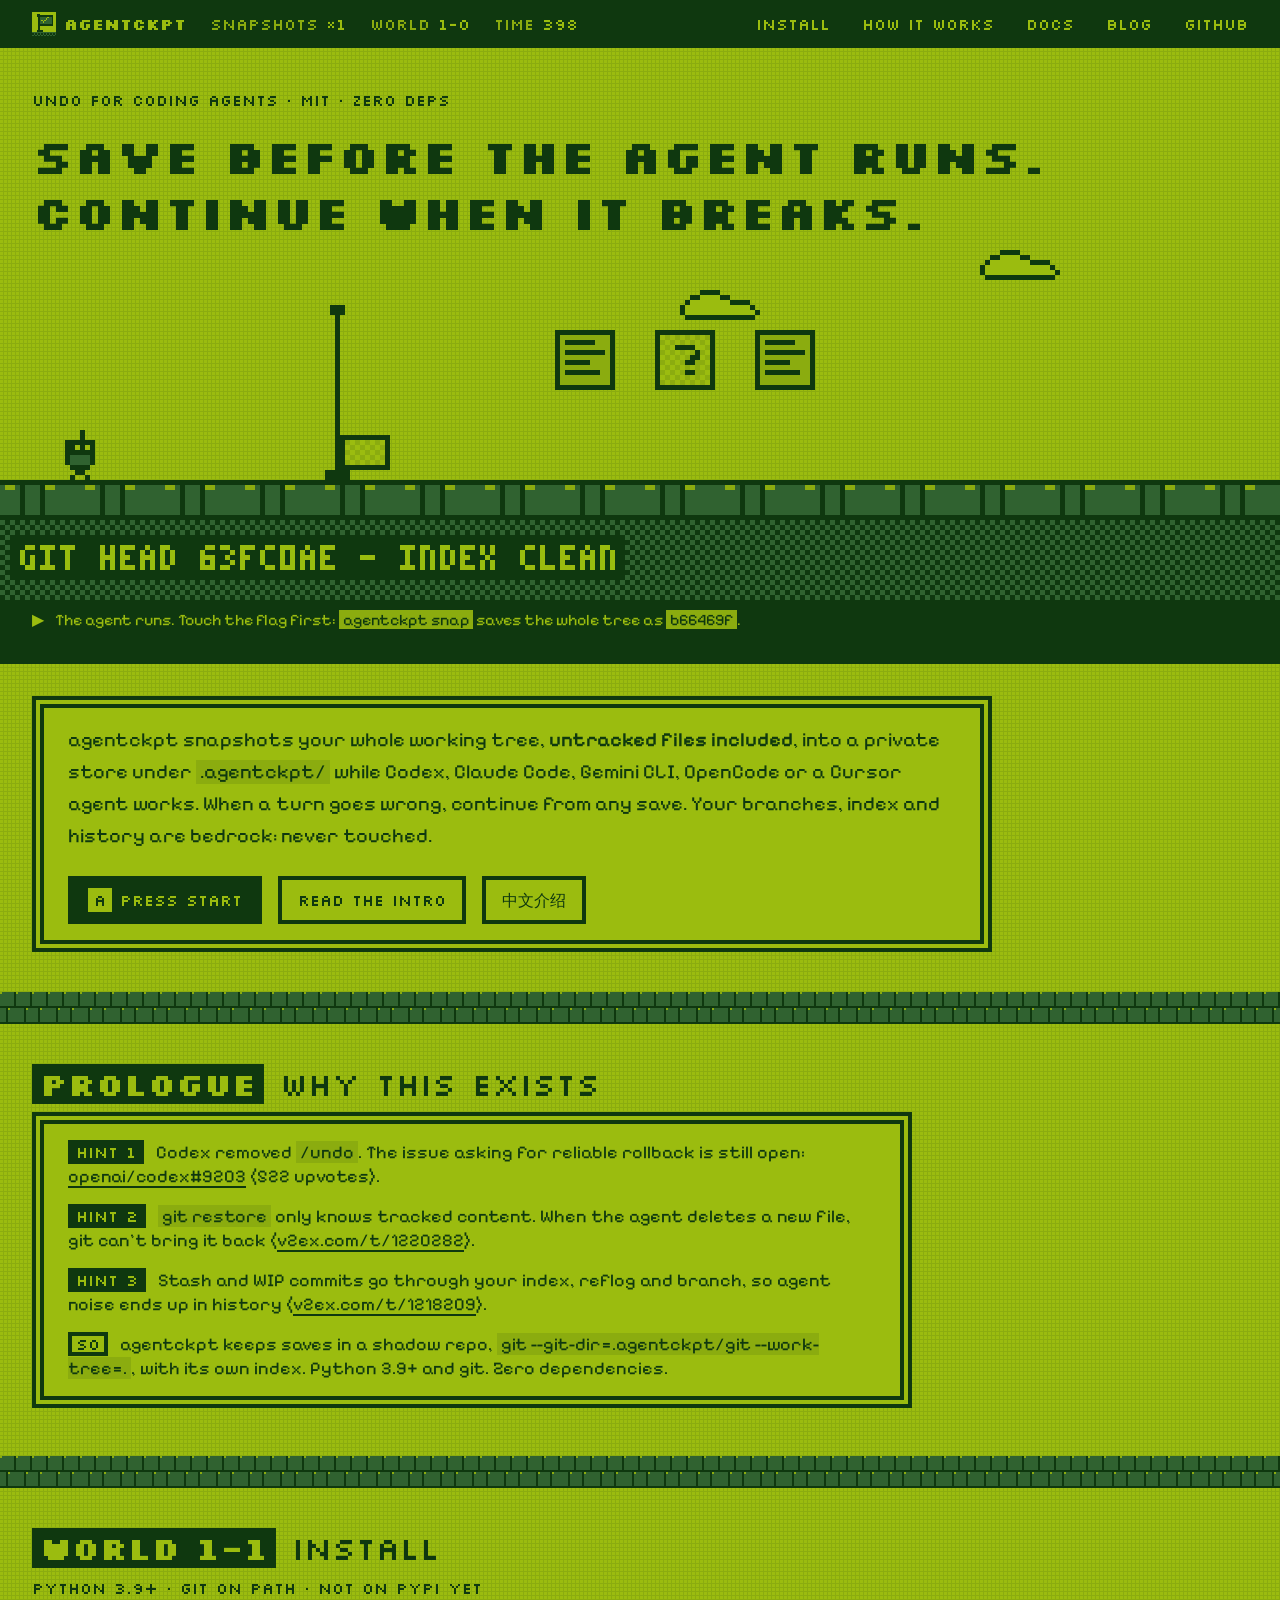
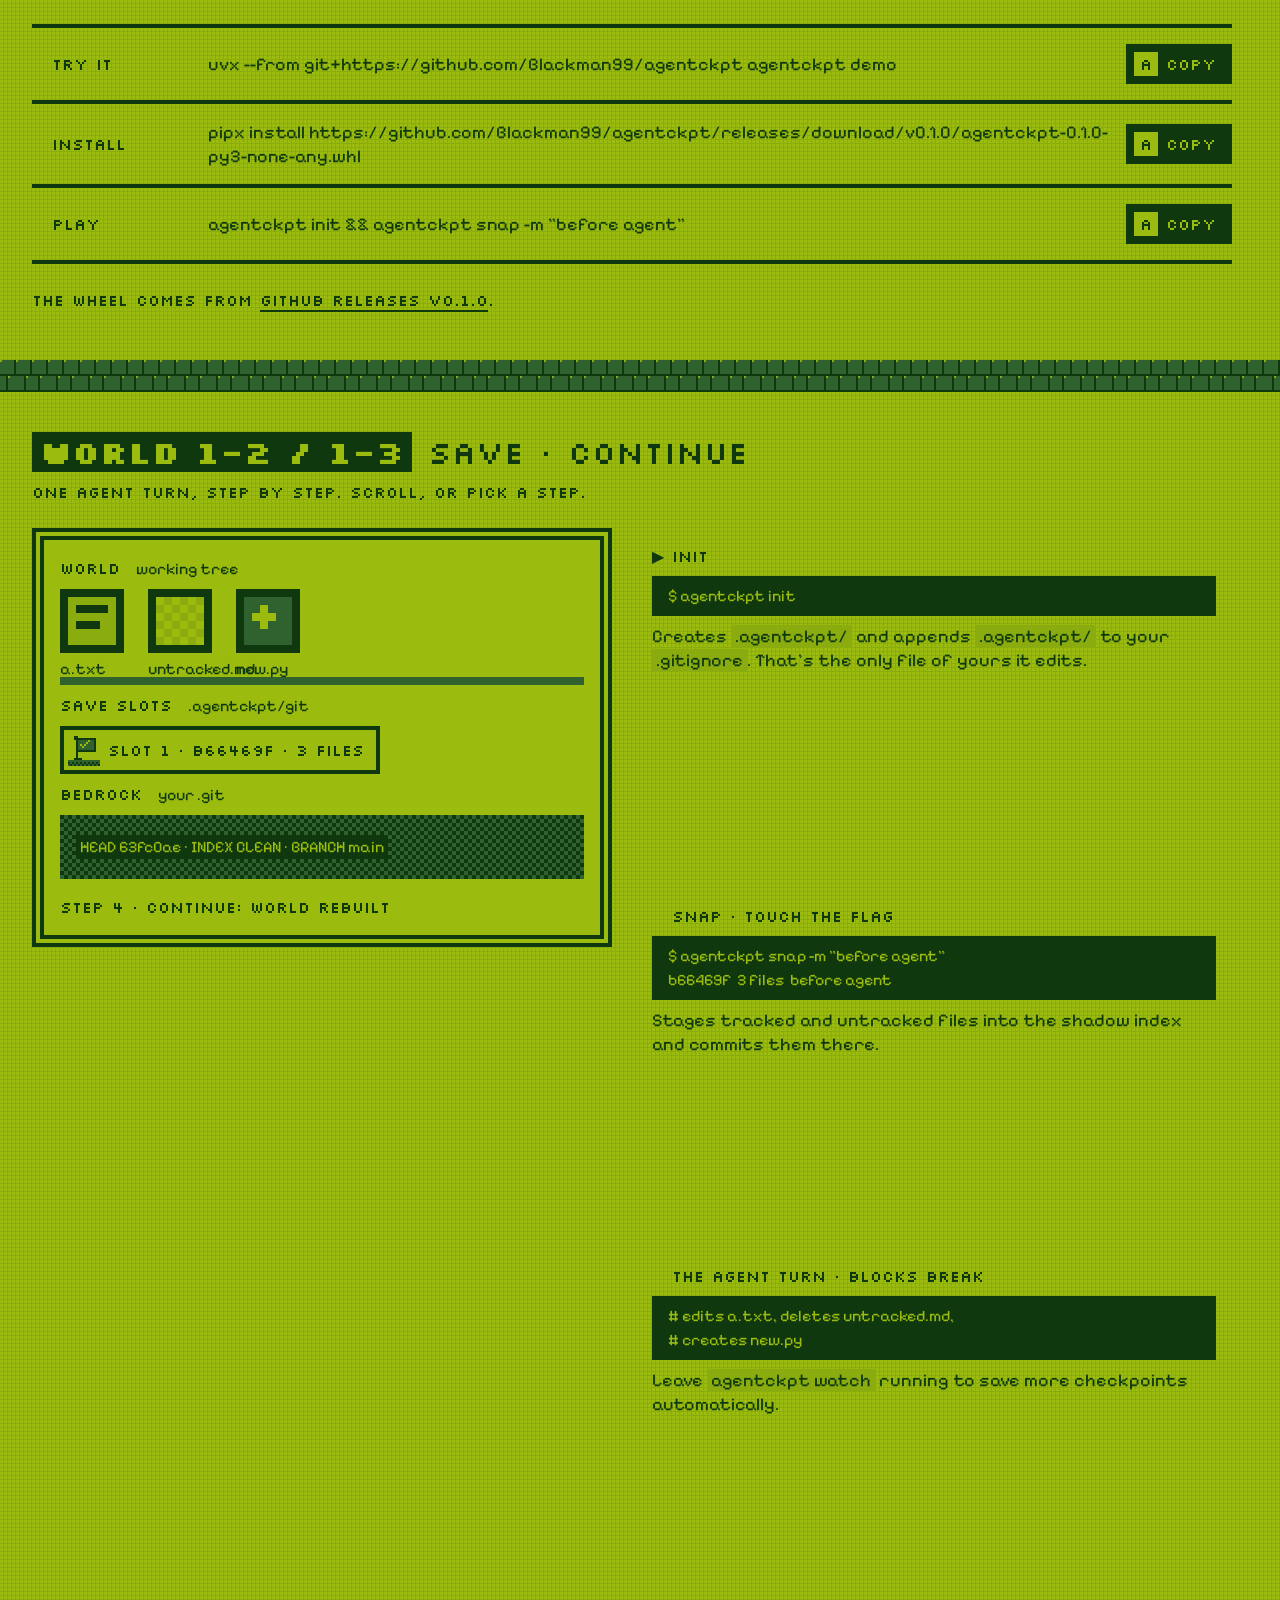
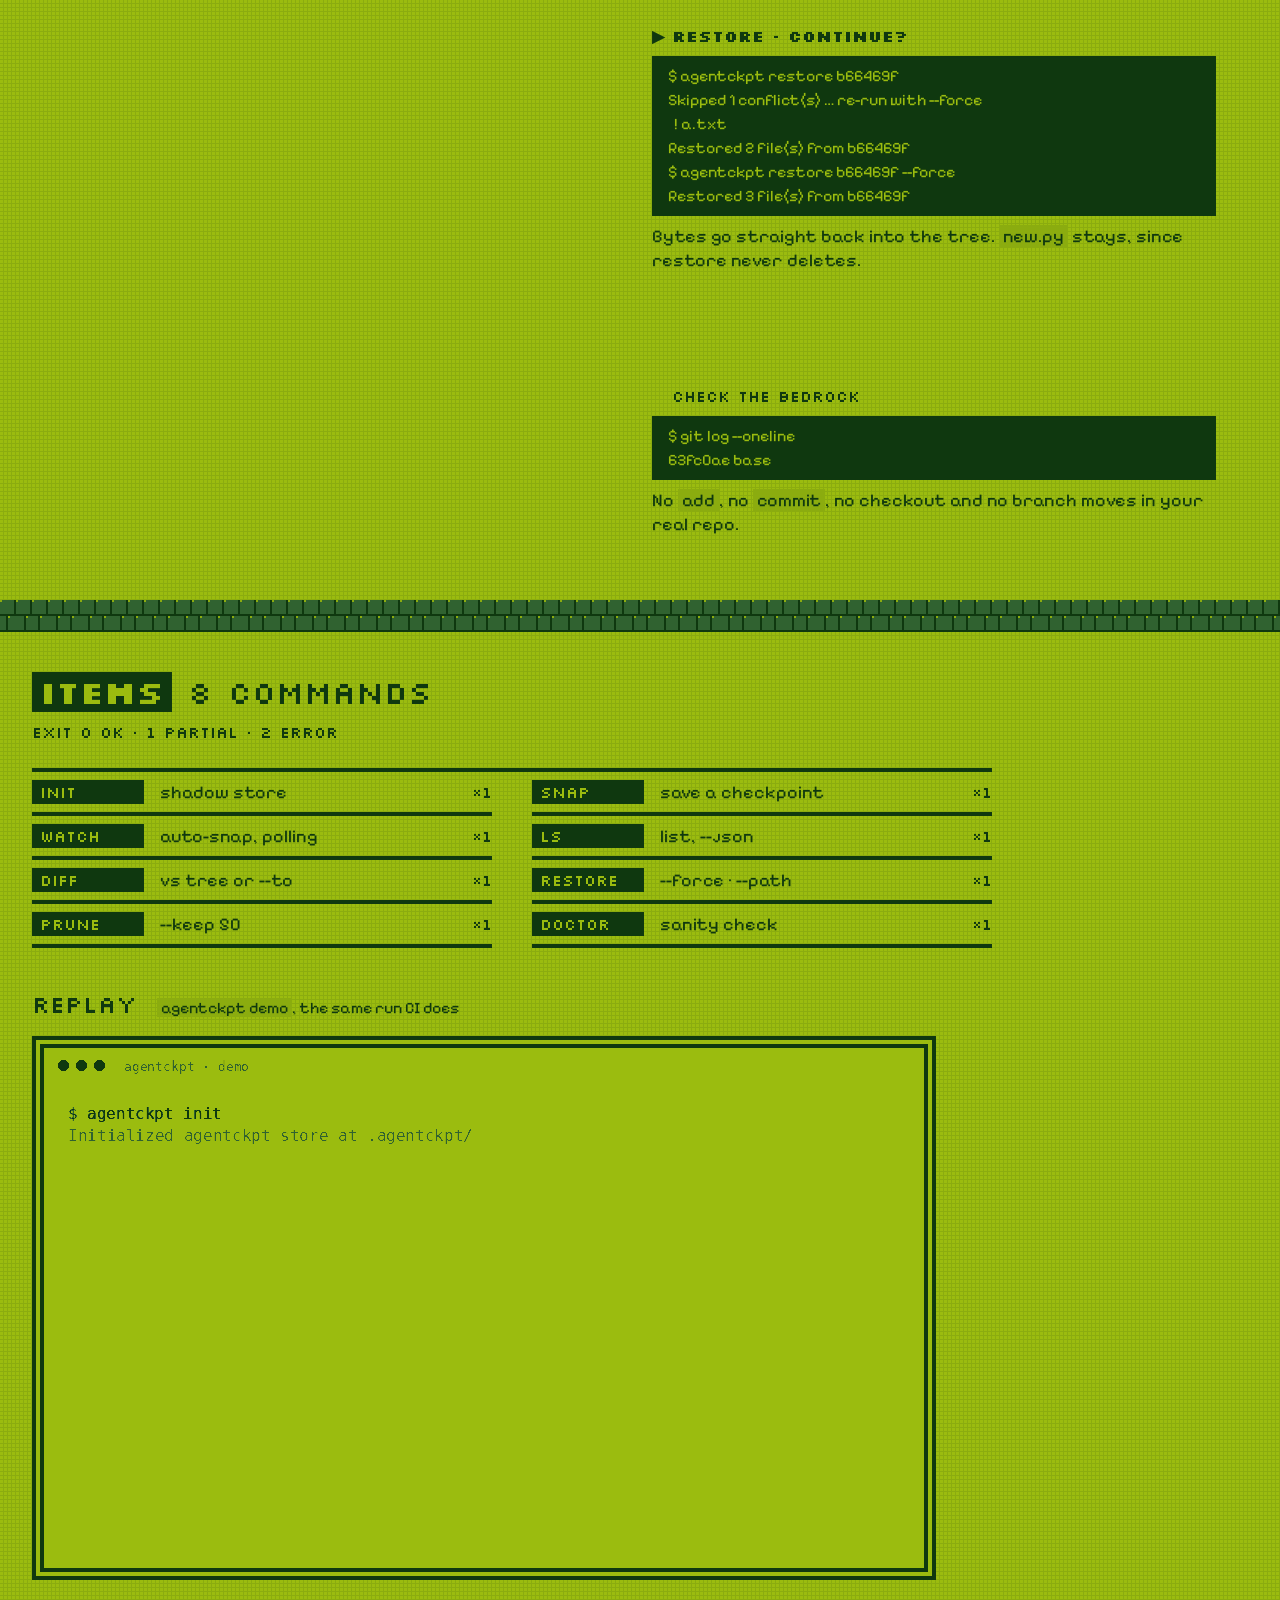
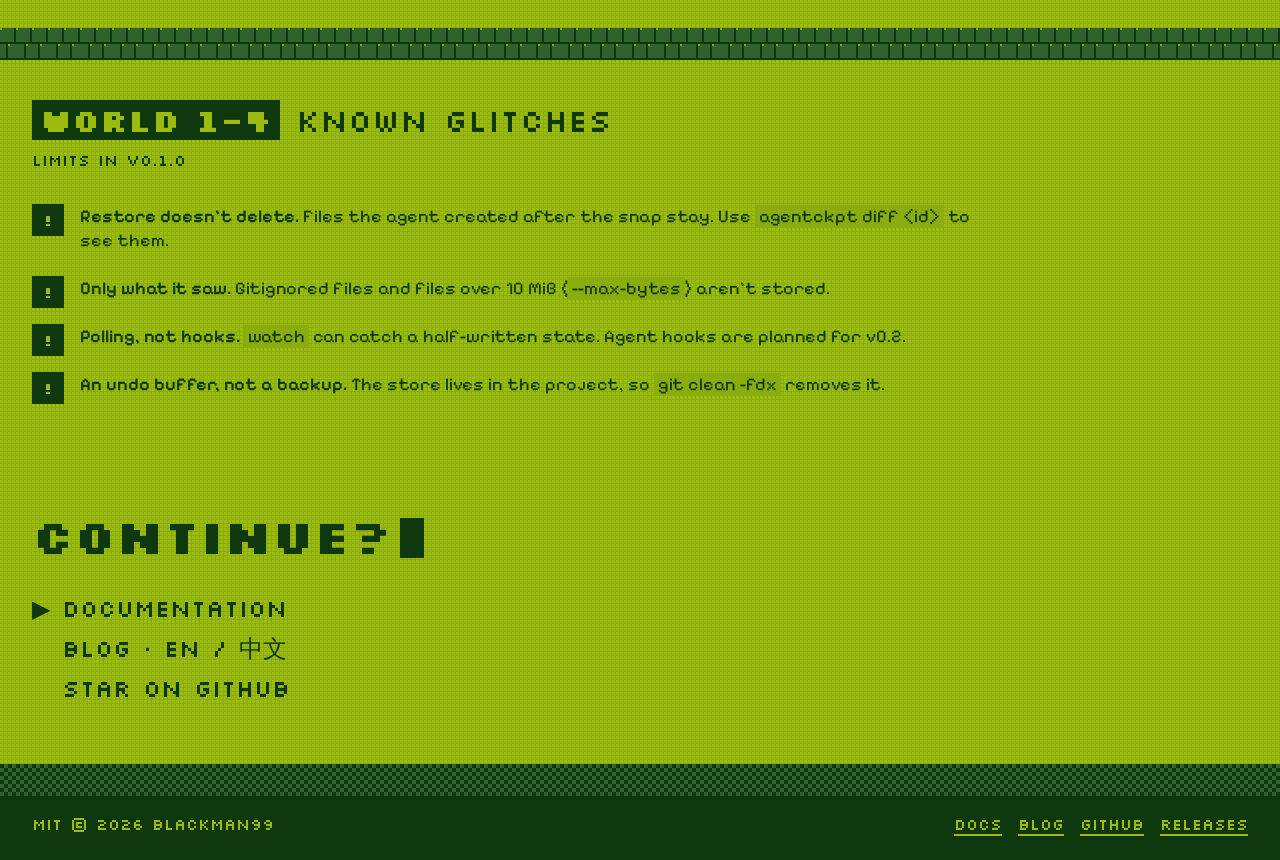
==== commit dca4635a: "Redesign v4: Game Boy save checkpoint (DMG palette, pixel fonts, 16x16 flag logo, docs retheme)" ====
--- a/site/index.html
+++ b/site/index.html
@@ -15,34 +15,32 @@
 <meta property="og:image:type" content="image/png">
 <meta property="og:image:width" content="1280">
 <meta property="og:image:height" content="640">
-<meta property="og:image:alt" content="agentckpt: a film strip of agent turns on an editing bench, the good frame circled in red grease pencil, the git negative left uncut">
+<meta property="og:image:alt" content="agentckpt: a Game Boy style level where a little robot touches a checkpoint flag, SAVED b66469f, above bedrock labelled git HEAD that never changes">
 <meta name="twitter:card" content="summary_large_image">
 <meta name="twitter:title" content="agentckpt: undo for coding agents, without touching your git">
 <meta name="twitter:description" content="Checkpoint a working tree while coding agents run, and restore any snapshot without touching your git branches or index.">
 <meta name="twitter:image" content="https://blackman99.github.io/agentckpt/social-preview.png">
-<meta name="twitter:image:alt" content="agentckpt: every agent turn is a frame. Cut back to the good one.">
-<meta name="theme-color" content="#1c1815">
+<meta name="twitter:image:alt" content="agentckpt: save before the agent runs, continue when it breaks. Pixel checkpoint flag on a green LCD screen.">
+<meta name="theme-color" content="#0f380f">
 <link rel="icon" href="favicon.svg" type="image/svg+xml">
-<link rel="preload" href="fonts/big-shoulders-800.woff2" as="font" type="font/woff2" crossorigin>
-<link rel="preload" href="fonts/newsreader-400.woff2" as="font" type="font/woff2" crossorigin>
+<link rel="preload" href="fonts/silkscreen-bold.woff2" as="font" type="font/woff2" crossorigin>
+<link rel="preload" href="fonts/silkscreen-regular.woff2" as="font" type="font/woff2" crossorigin>
+<link rel="preload" href="fonts/pixelify-400.woff2" as="font" type="font/woff2" crossorigin>
 <link rel="stylesheet" href="style.css">
 </head>
 <body>
-<svg width="0" height="0" style="position:absolute" aria-hidden="true">
-  <defs>
-    <path id="gp-ring" pathLength="1" d="M18 62C10 34 64 10 132 12c62 2 104 22 100 50-4 30-60 44-120 40C52 98 8 84 12 56 15 38 40 24 78 18"/>
-    <path id="gp-x" pathLength="1" d="M14 12 106 98M100 10 18 96"/>
-    <path id="gp-tick" pathLength="1" d="M8 34 30 56 72 8"/>
-  </defs>
-</svg>
 <a class="skip" href="#main">Skip to content</a>
 
-<header class="edge" id="top">
-  <a class="mark" href="#top" aria-label="agentckpt home"><span class="mark-ring" aria-hidden="true"></span>agentckpt</a>
-  <span class="edge-code" aria-hidden="true">5063 ▸ ROLL 01 ▸ v0.1.0</span>
-  <nav aria-label="Primary">
-    <a href="#edl">How it works</a>
-    <a href="#slate">Install</a>
+<header class="hud" id="top">
+  <a class="hud-name" href="#top" aria-label="agentckpt home"><img src="favicon.svg" width="24" height="24" alt="">AGENTCKPT</a>
+  <dl class="hud-stats" aria-hidden="true">
+    <div><dt>SNAPSHOTS</dt><dd>×<span id="hud-snaps">0</span></dd></div>
+    <div><dt>WORLD</dt><dd id="hud-world">1-0</dd></div>
+    <div class="hud-time"><dt>TIME</dt><dd id="hud-time">400</dd></div>
+  </dl>
+  <nav class="hud-nav" aria-label="Primary">
+    <a href="#w11">Install</a>
+    <a href="#w12">How it works</a>
     <a href="docs/">Docs</a>
     <a href="docs/blog/">Blog</a>
     <a href="https://github.com/Blackman99/agentckpt">GitHub</a>
@@ -50,137 +48,116 @@
 </header>
 
 <main id="main">
-<section class="title" aria-labelledby="h1">
-  <p class="slug">Undo for coding agents · MIT · zero dependencies · git on PATH</p>
-  <h1 id="h1">Every agent turn is a frame.<br>Cut back to the <span class="ringed" data-draw>good one.<svg viewBox="0 0 240 110" preserveAspectRatio="none" aria-hidden="true"><use href="#gp-ring" class="gp draw-once"/></svg></span></h1>
+<section class="stage" id="stage" data-world="1-0" aria-labelledby="h1">
+  <canvas id="scene" width="160" height="120" aria-hidden="true"></canvas>
+  <div class="stage-title">
+    <p class="kicker">UNDO FOR CODING AGENTS · MIT · ZERO DEPS</p>
+    <h1 id="h1"><span>SAVE BEFORE THE AGENT RUNS.</span> <span>CONTINUE WHEN IT BREAKS.</span></h1>
+  </div>
+  <div class="stage-band" role="img" aria-label="Animation: a little robot runs to a checkpoint flag, the flag rises and reads SAVED b66469f. It then runs through three file blocks, one of them an untracked file, and they shatter. CONTINUE? YES. The screen wipes and the robot respawns at the flag with every block rebuilt; the new block it placed stays. The bedrock row, labelled git HEAD 63fc0ae, index clean, never changes."></div>
 </section>
+<p class="ticker" id="ticker"><span class="cur" aria-hidden="true">▶</span> <span id="tick-text">The agent runs. Touch the flag first: <code>agentckpt snap</code> saves the whole tree as <code>b66469f</code>.</span></p>
 
-<section class="bench" aria-label="Animation: the work print advances one frame per agent turn, frame 2 is circled as a checkpoint, frame 5 is marked no good, the strip rewinds to frame 2, and the git negative below never moves">
-  <div class="gate-info">
-    <span class="lamp" aria-hidden="true"></span>
-    <span class="counter">FRAME <b id="fc">01</b></span>
-    <span class="slatecmd" id="cmd">$ agentckpt init</span>
-  </div>
-  <div class="reel" id="reel">
-    <div class="gate" aria-hidden="true"><span>GATE</span></div>
-    <ol class="strip" id="strip">
-      <li class="fr lead"><div class="pr"><b>HEAD<br>LEADER</b></div><span class="fn">0</span></li>
-      <li class="fr" data-i="1"><div class="pr"><i>init</i><ul><li>README.md</li><li>src/app.py</li><li>src/utils.py</li><li class="u">notes.md <em>untracked</em></li></ul></div><span class="fn">1</span></li>
-      <li class="fr" data-i="2" id="f2"><div class="pr"><i>snap · b66469f</i><ul><li>README.md</li><li>src/app.py</li><li>src/utils.py</li><li class="u">notes.md <em>untracked</em></li></ul><span class="rest" id="rest">↺ restored</span></div><span class="fn">2</span><svg class="mk ring" viewBox="0 0 240 110" preserveAspectRatio="none" aria-hidden="true"><use href="#gp-ring" class="gp" id="ring"/></svg><span class="note keep" id="keep">keep</span></li>
-      <li class="fr" data-i="3"><div class="pr"><i>turn 1</i><ul><li>README.md</li><li class="m">src/app.py <em>M</em></li><li>src/utils.py</li><li class="u">notes.md <em>untracked</em></li></ul></div><span class="fn">3</span></li>
-      <li class="fr" data-i="4"><div class="pr"><i>turn 2</i><ul><li>README.md</li><li class="m">src/app.py <em>M</em></li><li class="d">src/utils.py</li><li class="d">notes.md</li></ul></div><span class="fn">4</span></li>
-      <li class="fr" data-i="5" id="f5"><div class="pr burnt"><i>turn 3</i><ul><li>README.md</li><li class="m">src/app.py <em>M</em></li><li class="d">src/utils.py</li><li class="d">notes.md</li><li class="n">scratch.py <em>+</em></li></ul></div><span class="fn">5</span><svg class="mk x" viewBox="0 0 120 110" preserveAspectRatio="none" aria-hidden="true"><use href="#gp-x" class="gp" id="xmark"/></svg><span class="note ng" id="ng">NG</span></li>
-      <li class="fr dark"><div class="pr"></div><span class="fn">6</span></li>
-      <li class="fr dark"><div class="pr"></div><span class="fn">7</span></li>
-      <li class="fr dark"><div class="pr"></div><span class="fn">8</span></li>
-    </ol>
-  </div>
-  <div class="neg" aria-label="Your .git, the camera negative, never moves">
-    <span class="neg-text">YOUR .git ▸ CAMERA NEGATIVE ▸ HEAD main 63fc0ae ▸ INDEX CLEAN ▸ BRANCHES NEVER CUT ▸ YOUR .git ▸ CAMERA NEGATIVE ▸ HEAD main 63fc0ae ▸ INDEX CLEAN</span>
-    <span class="note untouched" id="untouched">untouched<svg viewBox="0 0 80 64" aria-hidden="true"><use href="#gp-tick" class="gp" id="tick"/></svg></span>
-  </div>
-  <p class="caption" id="cap">Frame 1: <code>agentckpt init</code> sets up a private store in <code>.agentckpt/</code>.</p>
-</section>
-
-<section class="intro">
-  <p class="lede">agentckpt snapshots your whole working tree, <strong>untracked files included</strong>, into a private store under <code>.agentckpt/</code> while Codex, Claude Code, Gemini CLI, OpenCode or a Cursor agent works. When a turn goes wrong, wind back to any circled frame. Your branches, index and history are never touched.</p>
-  <div class="actions">
-    <a class="tape" href="#slate">Get started</a>
-    <a class="tape alt" href="docs/blog/agent-undo-without-touching-git/">Read the intro</a>
-    <a class="tape alt" href="docs/blog/agent-undo-without-touching-git-zh/">中文介绍</a>
+<section class="dialog-wrap">
+  <div class="dialog">
+    <p class="lede">agentckpt snapshots your whole working tree, <strong>untracked files included</strong>, into a private store under <code>.agentckpt/</code> while Codex, Claude Code, Gemini CLI, OpenCode or a Cursor agent works. When a turn goes wrong, continue from any save. Your branches, index and history are bedrock: never touched.</p>
+    <div class="menu-row">
+      <a class="btn" href="#w11"><span class="akey" aria-hidden="true">A</span> PRESS START</a>
+      <a class="btn alt" href="docs/blog/agent-undo-without-touching-git/">READ THE INTRO</a>
+      <a class="btn alt" href="docs/blog/agent-undo-without-touching-git-zh/" lang="zh">中文介绍</a>
+    </div>
   </div>
 </section>
 
-<section class="sheet-sec" id="why" aria-labelledby="why-h">
-  <h2 id="why-h" class="sec">Contact sheet <small>roll 01 · why it exists</small></h2>
-  <div class="sheet">
-    <ol class="cs">
-      <li class="cf ng"><span class="ec">12</span><div class="pr"><b>/undo went missing</b><p>Codex removed <code>/undo</code>. The issue asking for reliable rollback is still open.</p><a href="https://github.com/openai/codex/issues/9203">openai/codex#9203 · 522 👍</a></div><span class="note">NG</span></li>
-      <li class="cf ng"><span class="ec">13</span><div class="pr"><b>Untracked files have no copy</b><p><code>git restore</code> only knows tracked content. When the agent deletes a new file, git can't bring it back.</p><a href="https://www.v2ex.com/t/1220282">v2ex.com/t/1220282</a></div><span class="note">NG</span></li>
-      <li class="cf ng"><span class="ec">14</span><div class="pr"><b>Stash and WIP commits leak</b><p>They go through your index, reflog and branch, so agent noise ends up in history.</p><a href="https://www.v2ex.com/t/1218209">v2ex.com/t/1218209</a></div><span class="note">NG</span></li>
-      <li class="cf"><span class="ec">15</span><div class="pr"><b>Snap the whole tree</b><p>Tracked and untracked, <code>.gitignore</code> respected, files over 10&nbsp;MiB skipped.</p></div></li>
-      <li class="cf"><span class="ec">16</span><div class="pr"><b>Restore honestly</b><p>Files that differ are refused (exit 1) until you pass <code>--force</code>.</p></div></li>
-      <li class="cf"><span class="ec">17</span><div class="pr"><b>Shadow store</b><p>Runs <code>git --git-dir=.agentckpt/git</code>, a separate repo with its own index.</p></div></li>
-      <li class="cf"><span class="ec">18</span><div class="pr"><b>Polling watch</b><p><code>agentckpt watch</code> auto-snaps on change. Stdlib only, nothing to install.</p></div></li>
-      <li class="cf keep" data-draw><span class="ec">19</span><div class="pr"><b>agentckpt</b><p>Python 3.9+ and git. Zero dependencies. MIT.</p></div><svg class="mk ring" viewBox="0 0 240 110" preserveAspectRatio="none" aria-hidden="true"><use href="#gp-ring" class="gp"/></svg></li>
+<div class="bricks" aria-hidden="true"></div>
+
+<section class="level" id="w10" data-world="1-0" aria-labelledby="w10-h">
+  <h2 id="w10-h" class="banner"><span class="wnum">PROLOGUE</span> <span class="wname">WHY THIS EXISTS</span></h2>
+  <div class="dialog hints">
+    <p><span class="who">HINT 1</span> Codex removed <code>/undo</code>. The issue asking for reliable rollback is still open: <a href="https://github.com/openai/codex/issues/9203">openai/codex#9203</a> (522 upvotes).</p>
+    <p><span class="who">HINT 2</span> <code>git restore</code> only knows tracked content. When the agent deletes a new file, git can't bring it back (<a href="https://www.v2ex.com/t/1220282">v2ex.com/t/1220282</a>).</p>
+    <p><span class="who">HINT 3</span> Stash and WIP commits go through your index, reflog and branch, so agent noise ends up in history (<a href="https://www.v2ex.com/t/1218209">v2ex.com/t/1218209</a>).</p>
+    <p class="answer"><span class="who">SO</span> agentckpt keeps saves in a shadow repo, <code>git --git-dir=.agentckpt/git --work-tree=.</code>, with its own index. Python 3.9+ and git. Zero dependencies.</p>
+  </div>
+</section>
+
+<div class="bricks" aria-hidden="true"></div>
+
+<section class="level" id="w11" data-world="1-1" aria-labelledby="w11-h">
+  <h2 id="w11-h" class="banner"><span class="wnum">WORLD 1-1</span> <span class="wname">INSTALL</span></h2>
+  <p class="sub">Python 3.9+ · git on PATH · not on PyPI yet</p>
+  <ol class="opts">
+    <li><span class="opt-l"><span class="cur" aria-hidden="true">▶</span>TRY IT</span><code id="t1">uvx --from git+https://github.com/Blackman99/agentckpt agentckpt demo</code><button class="abtn" data-copy="#t1" aria-label="Copy the uvx command"><span aria-hidden="true">A</span> COPY</button></li>
+    <li><span class="opt-l"><span class="cur" aria-hidden="true">▶</span>INSTALL</span><code id="t2">pipx install https://github.com/Blackman99/agentckpt/releases/download/v0.1.0/agentckpt-0.1.0-py3-none-any.whl</code><button class="abtn" data-copy="#t2" aria-label="Copy the pipx command"><span aria-hidden="true">A</span> COPY</button></li>
+    <li><span class="opt-l"><span class="cur" aria-hidden="true">▶</span>PLAY</span><code id="t3">agentckpt init &amp;&amp; agentckpt snap -m "before agent"</code><button class="abtn" data-copy="#t3" aria-label="Copy the usage command"><span aria-hidden="true">A</span> COPY</button></li>
+  </ol>
+  <p class="sub">The wheel comes from <a href="https://github.com/Blackman99/agentckpt/releases/tag/v0.1.0">GitHub Releases v0.1.0</a>.</p>
+</section>
+
+<div class="bricks" aria-hidden="true"></div>
+
+<section class="level" id="w12" data-world="1-2" aria-labelledby="w12-h">
+  <h2 id="w12-h" class="banner"><span class="wnum">WORLD 1-2 / 1-3</span> <span class="wname">SAVE · CONTINUE</span></h2>
+  <p class="sub">One agent turn, step by step. Scroll, or pick a step.</p>
+  <div class="play">
+    <div class="screen" id="screen" data-step="1" aria-live="polite">
+      <p class="lane-l">WORLD <small>working tree</small></p>
+      <div class="lane world">
+        <div class="blk" data-k="a"><i></i><i></i><i></i><i></i><b>a.txt</b></div>
+        <div class="blk u" data-k="u"><i></i><i></i><i></i><i></i><b>untracked.md</b></div>
+        <div class="blk n" data-k="n"><i></i><i></i><i></i><i></i><b>new.py</b></div>
+      </div>
+      <p class="lane-l">SAVE SLOTS <small>.agentckpt/git</small></p>
+      <div class="lane slots"><span class="slot" id="slot"><span class="flagico" aria-hidden="true"></span><span id="slot-t">SLOT 1 · EMPTY</span></span></div>
+      <p class="lane-l">BEDROCK <small>your .git</small></p>
+      <div class="lane rock"><span>HEAD 63fc0ae · INDEX CLEAN · BRANCH main</span><b class="same">UNCHANGED</b></div>
+      <p class="state" id="state">STEP 1 · INIT</p>
+    </div>
+    <ol class="steps" id="steps">
+      <li class="step" data-step="1" tabindex="0"><h3><span class="cur" aria-hidden="true">▶</span>INIT</h3><pre><code>$ agentckpt init</code></pre><p>Creates <code>.agentckpt/</code> and appends <code>.agentckpt/</code> to your <code>.gitignore</code>. That's the only file of yours it edits.</p></li>
+      <li class="step" data-step="2" tabindex="0"><h3><span class="cur" aria-hidden="true">▶</span>SNAP · TOUCH THE FLAG</h3><pre><code>$ agentckpt snap -m "before agent"
+b66469f  3 files  before agent</code></pre><p>Stages tracked and untracked files into the shadow index and commits them there.</p></li>
+      <li class="step" data-step="3" tabindex="0"><h3><span class="cur" aria-hidden="true">▶</span>THE AGENT TURN · BLOCKS BREAK</h3><pre><code># edits a.txt, deletes untracked.md,
+# creates new.py</code></pre><p>Leave <code>agentckpt watch</code> running to save more checkpoints automatically.</p></li>
+      <li class="step" data-step="4" tabindex="0"><h3><span class="cur" aria-hidden="true">▶</span>RESTORE · CONTINUE?</h3><pre><code>$ agentckpt restore b66469f
+Skipped 1 conflict(s) … re-run with --force
+  ! a.txt
+Restored 2 file(s) from b66469f
+$ agentckpt restore b66469f --force
+Restored 3 file(s) from b66469f</code></pre><p>Bytes go straight back into the tree. <code>new.py</code> stays, since restore never deletes.</p></li>
+      <li class="step" data-step="5" tabindex="0"><h3><span class="cur" aria-hidden="true">▶</span>CHECK THE BEDROCK</h3><pre><code>$ git log --oneline
+63fc0ae base</code></pre><p>No <code>add</code>, no <code>commit</code>, no checkout and no branch moves in your real repo.</p></li>
     </ol>
   </div>
 </section>
 
-<section class="edl-sec" id="edl" aria-labelledby="edl-h">
-  <h2 id="edl-h" class="sec">Edit decision list <small>one agent turn, cut by cut · scroll or tap a row</small></h2>
-  <p class="sec-sub">Every git command agentckpt runs looks like <code>git --git-dir=.agentckpt/git --work-tree=.</code>. The work print changes, and the negative stays where it is.</p>
-  <div class="edl-grid">
-    <div class="viewer" id="viewer" data-step="1" aria-live="polite">
-      <div class="vframe">
-        <span class="vfn" id="vfn">001</span>
-        <ul class="vfiles">
-          <li data-k="a">a.txt</li>
-          <li data-k="u">untracked.md <em>untracked</em></li>
-          <li data-k="n">new.py</li>
-        </ul>
-        <span class="vstate" id="vstate">init</span>
-        <svg class="mk ring" viewBox="0 0 240 110" preserveAspectRatio="none" aria-hidden="true"><use href="#gp-ring" class="gp"/></svg>
-        <svg class="mk x" viewBox="0 0 120 110" preserveAspectRatio="none" aria-hidden="true"><use href="#gp-x" class="gp"/></svg>
-      </div>
-      <div class="vneg"><span>.git · HEAD 63fc0ae · index clean</span><b class="note">unchanged</b></div>
-      <div class="vstore"><span>.agentckpt/git</span><span class="vdots" id="vdots"></span></div>
-    </div>
-    <div class="edl">
-      <div class="edl-head" aria-hidden="true"><span>EVT</span><span>REEL</span><span>TRANS</span><span>CUT</span></div>
-      <ol class="rows" id="rows">
-        <li class="row" data-step="1" tabindex="0"><span class="evt">001</span><span class="reel-c">AX</span><span class="tr">C</span><div class="cut"><b>init</b><pre><code>$ agentckpt init</code></pre><p>Creates <code>.agentckpt/</code> and appends <code>.agentckpt/</code> to your <code>.gitignore</code>. That's the only file of yours it edits.</p></div><svg class="mk tick" viewBox="0 0 80 64" aria-hidden="true"><use href="#gp-tick" class="gp"/></svg></li>
-        <li class="row" data-step="2" tabindex="0"><span class="evt">002</span><span class="reel-c">AX</span><span class="tr">C</span><div class="cut"><b>snap: circle the frame</b><pre><code>$ agentckpt snap -m "before agent"
-b66469f  3 files  before agent</code></pre><p>Stages tracked and untracked files into the shadow index and commits them there.</p></div><svg class="mk tick" viewBox="0 0 80 64" aria-hidden="true"><use href="#gp-tick" class="gp"/></svg></li>
-        <li class="row" data-step="3" tabindex="0"><span class="evt">003</span><span class="reel-c">AGT</span><span class="tr">C</span><div class="cut"><b>the agent turn: NG</b><pre><code># edits a.txt, deletes untracked.md,
-# creates new.py</code></pre><p>Leave <code>agentckpt watch</code> running to drop more frames automatically.</p></div><svg class="mk tick" viewBox="0 0 80 64" aria-hidden="true"><use href="#gp-tick" class="gp"/></svg></li>
-        <li class="row" data-step="4" tabindex="0"><span class="evt">004</span><span class="reel-c">AX</span><span class="tr">D</span><div class="cut"><b>restore: wind back</b><pre><code>$ agentckpt restore b66469f
-Skipped 1 conflict(s) … re-run with --force
-  ! a.txt
-Restored 2 file(s) from b66469f
-$ agentckpt restore b66469f --force
-Restored 3 file(s) from b66469f</code></pre><p>Bytes go straight back into the tree. <code>new.py</code> stays, since restore never deletes.</p></div><svg class="mk tick" viewBox="0 0 80 64" aria-hidden="true"><use href="#gp-tick" class="gp"/></svg></li>
-        <li class="row" data-step="5" tabindex="0"><span class="evt">005</span><span class="reel-c">NEG</span><span class="tr">—</span><div class="cut"><b>check the negative</b><pre><code>$ git log --oneline
-63fc0ae base</code></pre><p>No <code>add</code>, no <code>commit</code>, no checkout and no branch moves in your real repo.</p></div><svg class="mk tick" viewBox="0 0 80 64" aria-hidden="true"><use href="#gp-tick" class="gp"/></svg></li>
-      </ol>
-    </div>
+<div class="bricks" aria-hidden="true"></div>
+
+<section class="level" id="items" data-world="1-3" aria-labelledby="items-h">
+  <h2 id="items-h" class="banner"><span class="wnum">ITEMS</span> <span class="wname">8 COMMANDS</span></h2>
+  <p class="sub">Exit 0 ok · 1 partial · 2 error</p>
+  <ul class="items">
+    <li><code>init</code><span>shadow store</span></li>
+    <li><code>snap</code><span>save a checkpoint</span></li>
+    <li><code>watch</code><span>auto-snap, polling</span></li>
+    <li><code>ls</code><span>list, --json</span></li>
+    <li><code>diff</code><span>vs tree or --to</span></li>
+    <li><code>restore</code><span>--force · --path</span></li>
+    <li><code>prune</code><span>--keep 50</span></li>
+    <li><code>doctor</code><span>sanity check</span></li>
+  </ul>
+  <h3 class="replay-h">REPLAY <small><code>agentckpt demo</code>, the same run CI does</small></h3>
+  <div class="replay">
+    <img src="demo-dmg.gif" width="880" height="520" loading="lazy" decoding="async" alt="Terminal recording: agentckpt init, snap, restore --force, demo passed">
   </div>
 </section>
 
-<section class="key-sec" aria-labelledby="key-h">
-  <h2 id="key-h" class="sec">Edge-code key <small>eight commands · exit 0 ok · 1 partial · 2 error</small></h2>
-  <ol class="leader">
-    <li><b>init</b><span>shadow store</span></li>
-    <li><b>snap</b><span>circle a frame</span></li>
-    <li><b>watch</b><span>auto-snap, polling</span></li>
-    <li><b>ls</b><span>list, --json</span></li>
-    <li><b>diff</b><span>vs tree or --to</span></li>
-    <li><b>restore</b><span>--force · --path</span></li>
-    <li><b>prune</b><span>--keep 50</span></li>
-    <li><b>doctor</b><span>sanity check</span></li>
-  </ol>
-</section>
+<div class="bricks" aria-hidden="true"></div>
 
-<section class="proj-sec" aria-labelledby="proj-h">
-  <h2 id="proj-h" class="sec">Projection print <small><code>agentckpt demo</code>, the same run CI does</small></h2>
-  <div class="proj">
-    <img src="demo.gif" width="880" height="520" loading="lazy" decoding="async" alt="Terminal recording: agentckpt init, snap, restore --force, demo passed">
-  </div>
-</section>
-
-<section class="slate-sec" id="slate" aria-labelledby="slate-h">
-  <div class="slate">
-    <div class="clap" aria-hidden="true"></div>
-    <h2 id="slate-h">Install <small>Python 3.9+ · git on PATH · not on PyPI yet</small></h2>
-    <div class="take"><span class="tk">TAKE 1 · try</span><code id="t1">uvx --from git+https://github.com/Blackman99/agentckpt agentckpt demo</code><button class="copy" data-copy="#t1" aria-label="Copy the uvx command">copy</button></div>
-    <div class="take"><span class="tk">TAKE 2 · install the wheel from <a href="https://github.com/Blackman99/agentckpt/releases/tag/v0.1.0">Releases</a></span><code id="t2">pipx install https://github.com/Blackman99/agentckpt/releases/download/v0.1.0/agentckpt-0.1.0-py3-none-any.whl</code><button class="copy" data-copy="#t2" aria-label="Copy the pipx command">copy</button></div>
-    <div class="take"><span class="tk">TAKE 3 · use</span><code id="t3">agentckpt init &amp;&amp; agentckpt snap -m "before agent"</code><button class="copy" data-copy="#t3" aria-label="Copy the usage command">copy</button></div>
-  </div>
-</section>
-
-<section class="tape-sec" aria-labelledby="tape-h">
-  <h2 id="tape-h" class="sec">Notes on the can <small>limits in v0.1.0</small></h2>
-  <ul class="tapes">
+<section class="level" id="w14" data-world="1-4" aria-labelledby="w14-h">
+  <h2 id="w14-h" class="banner"><span class="wnum">WORLD 1-4</span> <span class="wname">KNOWN GLITCHES</span></h2>
+  <p class="sub">Limits in v0.1.0</p>
+  <ul class="glitches">
     <li><b>Restore doesn't delete.</b> Files the agent created after the snap stay. Use <code>agentckpt diff &lt;id&gt;</code> to see them.</li>
     <li><b>Only what it saw.</b> Gitignored files and files over 10&nbsp;MiB (<code>--max-bytes</code>) aren't stored.</li>
     <li><b>Polling, not hooks.</b> <code>watch</code> can catch a half-written state. Agent hooks are planned for v0.2.</li>
@@ -188,19 +165,22 @@
   </ul>
 </section>
 
-<section class="end">
-  <p class="end-line">Snap before the agent. <span class="ringed" data-draw>Wind back after.<svg viewBox="0 0 240 110" preserveAspectRatio="none" aria-hidden="true"><use href="#gp-ring" class="gp draw-once"/></svg></span></p>
-  <div class="actions center">
-    <a class="tape" href="docs/">Documentation</a>
-    <a class="tape alt" href="docs/blog/">Blog: EN / 中文</a>
-    <a class="tape alt" href="https://github.com/Blackman99/agentckpt">Star on GitHub</a>
-  </div>
+<section class="end" data-world="1-4" aria-labelledby="end-h">
+  <h2 id="end-h" class="cont">CONTINUE?</h2>
+  <ul class="end-menu">
+    <li><a href="docs/"><span class="cur" aria-hidden="true">▶</span>DOCUMENTATION</a></li>
+    <li><a href="docs/blog/"><span class="cur" aria-hidden="true">▶</span>BLOG · EN / 中文</a></li>
+    <li><a href="https://github.com/Blackman99/agentckpt"><span class="cur" aria-hidden="true">▶</span>STAR ON GITHUB</a></li>
+  </ul>
 </section>
 </main>
 
-<footer class="edge foot">
-  <span>MIT © 2026 Blackman99</span>
-  <nav aria-label="Footer"><a href="docs/">Docs</a><a href="docs/blog/">Blog</a><a href="https://github.com/Blackman99/agentckpt">GitHub</a><a href="https://github.com/Blackman99/agentckpt/releases">Releases</a></nav>
+<footer class="foot">
+  <div class="rock-foot" aria-hidden="true"></div>
+  <div class="foot-row">
+    <span>MIT © 2026 Blackman99</span>
+    <nav aria-label="Footer"><a href="docs/">Docs</a><a href="docs/blog/">Blog</a><a href="https://github.com/Blackman99/agentckpt">GitHub</a><a href="https://github.com/Blackman99/agentckpt/releases">Releases</a></nav>
+  </div>
 </footer>
 <script src="app.js" defer></script>
 </body>
--- a/site/style.css
+++ b/site/style.css
@@ -1,258 +1,226 @@
-/* agentckpt: a film-editing bench with a darkroom contact sheet. See DESIGN.md. No gradients, no glow. */
-@font-face{font-family:"Big Shoulders";src:url(fonts/big-shoulders-800.woff2) format("woff2");font-weight:800;font-display:swap}
-@font-face{font-family:"Newsreader";src:url(fonts/newsreader-400.woff2) format("woff2");font-weight:400 700;font-display:swap}
-@font-face{font-family:"Plex Mono";src:url(fonts/plex-mono-regular.woff2) format("woff2");font-weight:400 500;font-display:swap}
-@font-face{font-family:"Plex Mono";src:url(fonts/plex-mono-semibold.woff2) format("woff2");font-weight:600 700;font-display:swap}
-@font-face{font-family:"Marker";src:url(fonts/permanent-marker.woff2) format("woff2");font-display:swap}
-@font-face{font-family:"BS Fallback";src:local("Impact"),local("Anton"),local("Arial Narrow Bold");size-adjust:94.9%;ascent-override:103.8%;descent-override:22.6%;line-gap-override:0%}
-@font-face{font-family:"NR Fallback";src:local("Times New Roman"),local("TimesNewRomanPSMT"),local("Tinos"),local("Liberation Serif"),local("Times");size-adjust:105.7%;ascent-override:69.5%;descent-override:25.1%;line-gap-override:0%}
-@font-face{font-family:"PM Fallback";src:local("Menlo"),local("DejaVu Sans Mono"),local("Consolas"),local("Courier New");size-adjust:99.7%;ascent-override:102.8%;descent-override:27.6%;line-gap-override:0%}
+/* agentckpt v4: Game Boy save checkpoint. Four DMG colours only. See DESIGN.md. */
+@font-face{font-family:"Silkscreen";src:url(fonts/silkscreen-regular.woff2) format("woff2");font-weight:400;font-display:swap}
+@font-face{font-family:"Silkscreen";src:url(fonts/silkscreen-bold.woff2) format("woff2");font-weight:700;font-display:swap}
+@font-face{font-family:"Pixelify Sans";src:url(fonts/pixelify-400.woff2) format("woff2");font-weight:400;font-display:swap}
+@font-face{font-family:"Pixelify Sans";src:url(fonts/pixelify-600.woff2) format("woff2");font-weight:600 700;font-display:swap}
+@font-face{font-family:"Silk-fb";src:local("Arial"),local("Arimo"),local("Liberation Sans"),local("Helvetica");size-adjust:151.5%;ascent-override:68%;descent-override:16.5%;line-gap-override:0%}
+@font-face{font-family:"Pix-fb";src:local("Arial"),local("Arimo"),local("Liberation Sans"),local("Helvetica");size-adjust:115.5%;ascent-override:79.7%;descent-override:24.2%;line-gap-override:0%}
+
 :root{
-  --bench:#cbc5b8;--bench2:#b9b2a3;--paper:#efebe3;--print:#e9e4da;
-  --base:#1c1815;--base2:#2b2520;--edge:#a89f8f;
-  --neg:#b4632c;--neg2:#7c3f17;--negy:#f0c75a;
-  --red:#c3261b;--amber:#d9861c;
-  --ink:#1f1b17;--mut:#5a534a;
-  --disp:"Big Shoulders","BS Fallback",Impact,"Arial Narrow",sans-serif;
-  --body:"Newsreader","NR Fallback",Georgia,serif;
-  --mono:"Plex Mono","PM Fallback",ui-monospace,Menlo,monospace;
-  --hand:"Marker","Comic Sans MS",cursive;
-  --sp:url("data:image/svg+xml,%3Csvg xmlns='http://www.w3.org/2000/svg' width='24' height='14'%3E%3Crect x='6' y='3' width='12' height='8' rx='2' fill='%23cbc5b8'/%3E%3C/svg%3E");
-  --spn:url("data:image/svg+xml,%3Csvg xmlns='http://www.w3.org/2000/svg' width='24' height='14'%3E%3Crect x='6' y='3' width='12' height='8' rx='2' fill='%23cbc5b8'/%3E%3C/svg%3E");
-  --fw:216px;--fh:150px;
-}
+  --c0:#0f380f; --c1:#306230; --c2:#8bac0f; --c3:#9bbc0f;
+  --px:"Silkscreen","Silk-fb",monospace;
+  --tx:"Pixelify Sans","Pix-fb",sans-serif;
+  --s:3; --pad:16px;
+}
+@media (min-width:600px){:root{--s:4;--pad:32px}}
+@media (min-width:1000px){:root{--s:5}}
+
 *{box-sizing:border-box}
-html{scroll-padding-top:64px}
-body{margin:0;background-color:var(--bench);color:var(--ink);font:18px/1.55 var(--body);-webkit-font-smoothing:antialiased;overflow-x:hidden;
-  background-image:url("data:image/svg+xml,%3Csvg xmlns='http://www.w3.org/2000/svg' width='160' height='160'%3E%3Cfilter id='n'%3E%3CfeTurbulence type='fractalNoise' baseFrequency='.9' numOctaves='2' stitchTiles='stitch'/%3E%3CfeColorMatrix values='0 0 0 0 .2 0 0 0 0 .18 0 0 0 0 .15 0 0 0 .07 0'/%3E%3C/filter%3E%3Crect width='160' height='160' filter='url(%23n)'/%3E%3C/svg%3E")}
-a{color:var(--ink);text-decoration:underline;text-decoration-color:var(--red);text-decoration-thickness:2px;text-underline-offset:3px}
-a:hover{color:var(--red)}
-code{font:500 .78em var(--mono);background:var(--paper);border:1px solid var(--bench2);padding:.05em .35em;border-radius:2px;color:var(--ink)}
-.skip{position:absolute;left:-999px;top:8px;background:var(--amber);color:var(--ink);padding:8px 12px;z-index:50}.skip:focus{left:8px}
-:focus-visible{outline:3px solid var(--amber);outline-offset:3px}
-h1,h2{font-family:var(--disp);font-weight:800;text-transform:uppercase;letter-spacing:.005em;line-height:.92;margin:0}
-
-/* hand-drawn grease pencil */
-.gp{fill:none;stroke:var(--red);stroke-width:4.5;stroke-linecap:round;stroke-linejoin:round;vector-effect:non-scaling-stroke;stroke-dasharray:1;stroke-dashoffset:1;transition:stroke-dashoffset .7s cubic-bezier(.5,0,.3,1)}
-.mk{position:absolute;pointer-events:none;overflow:visible}
-.on .gp,.on.gp,.drawn .gp{stroke-dashoffset:0}
-.note{font:400 22px/1 var(--hand);color:var(--red);transform:rotate(-8deg);opacity:0;transition:opacity .3s}
-.on>.note,.note.on{opacity:1}
-
-/* edge-print bar (nav) */
-.edge{position:sticky;top:0;z-index:20;display:flex;align-items:center;gap:18px;padding:16px clamp(14px,3vw,36px);background:var(--base) var(--sp) repeat-x 0 0;color:var(--edge);font:500 12px var(--mono);letter-spacing:.12em;text-transform:uppercase;
-  background-image:var(--sp),var(--sp);background-repeat:repeat-x;background-position:0 -1px,0 calc(100% + 1px)}
-.mark{display:flex;align-items:center;gap:10px;color:var(--paper);text-decoration:none;font:800 22px/1 var(--disp);letter-spacing:.04em;text-transform:none}
-.mark:hover{color:var(--paper)}
-.mark-ring{width:22px;height:16px;border:3px solid var(--red);border-radius:50% 46% 52% 44%;transform:rotate(-12deg)}
-.edge-code{color:var(--amber)}
-.edge nav{margin-left:auto;display:flex;gap:clamp(10px,2vw,22px)}
-.edge nav a{color:var(--edge);text-decoration:none;padding:2px 0;border-bottom:2px solid transparent}
-.edge nav a:hover{color:var(--paper);border-bottom-color:var(--red)}
-
-main{display:block}
-section{padding:64px clamp(16px,4vw,48px)}
-.sec{font-size:clamp(34px,5vw,60px);margin-bottom:10px}
-.sec small{display:block;font:500 12px var(--mono);letter-spacing:.14em;color:var(--mut);margin-top:10px}
-.sec-sub{max-width:44em;color:var(--mut);margin:0 0 28px}
-
-/* title */
-.title{padding-top:48px;padding-bottom:28px}
-.slug{font:500 12px var(--mono);letter-spacing:.16em;text-transform:uppercase;color:var(--mut);margin:0 0 18px;border-top:2px solid var(--ink);padding-top:10px;max-width:max-content}
-h1{font-size:clamp(42px,6.3vw,90px)}
-.ringed{position:relative;display:inline-block;white-space:nowrap}
-.ringed svg{position:absolute;left:-6%;top:-14%;width:112%;height:128%;overflow:visible;pointer-events:none}
-.ringed .gp{stroke-width:6}
-
-/* the bench: work print + gate + negative */
-.bench{padding:8px 0 24px}
-.gate-info{display:flex;align-items:center;gap:16px;padding:0 clamp(16px,4vw,48px) 12px;font:500 13px var(--mono);letter-spacing:.06em}
-.lamp{width:12px;height:12px;border-radius:50%;background:var(--red);border:2px solid var(--base)}
-.lamp.run{background:var(--amber)}
-.counter{text-transform:uppercase;color:var(--mut)}.counter b{font:800 24px/1 var(--disp);color:var(--ink);display:inline-block;min-width:2ch;vertical-align:-3px;margin-left:4px}
-.slatecmd{color:var(--ink);white-space:nowrap;overflow:hidden;text-overflow:ellipsis}
-.reel{position:relative;height:calc(var(--fh) + 52px);overflow:hidden;background:var(--base);background-image:var(--sp),var(--sp);background-repeat:repeat-x;background-position:0 1px,0 calc(100% - 1px)}
-.strip{position:absolute;left:0;top:26px;margin:0;padding:0;list-style:none;display:flex;transform:translateX(0);will-change:transform}
-.fr{position:relative;flex:none;width:var(--fw);height:var(--fh);padding:0 6px}
-.fr .pr{position:relative;height:100%;background:var(--print);border-radius:3px;padding:10px 12px;overflow:hidden;font:500 11.5px/1.5 var(--mono);color:var(--ink)}
-.fr .pr i{display:block;font:600 10px var(--mono);letter-spacing:.12em;text-transform:uppercase;color:var(--mut);font-style:normal;margin-bottom:6px}
-.fr ul{list-style:none;margin:0;padding:0}
-.fr li em,.vfiles em{font-style:normal;font-size:.82em;color:var(--mut);margin-left:4px}
-.fr li.u em{color:var(--neg2)}
-.fr li.m{color:var(--red)}.fr li.m em{color:var(--red);font-weight:600}
-.fr li.d{text-decoration:line-through;text-decoration-color:var(--red);color:#665e53}
-.fr li.n{color:var(--red)}
-.fr .pr.burnt{background:#f3eee2;filter:contrast(.7) brightness(1.08)}
-.fr.lead .pr{background:var(--base2);color:var(--edge);display:grid;place-items:center;text-align:center;font:600 11px var(--mono);letter-spacing:.14em}
-.fr.dark .pr{background:#0e0c0a}
-.fn{position:absolute;left:10px;bottom:-21px;font:600 11px var(--mono);color:var(--edge);letter-spacing:.1em}
-.fn::after{content:" ▸";color:#5f574d}
-.fr .mk.ring{inset:-14px -8px -14px -8px;width:calc(100% + 16px);height:calc(100% + 28px)}
-.fr .mk.x{inset:8% 14%;width:72%;height:84%}
-.note.keep{position:absolute;right:4px;top:-24px;font-size:20px;color:var(--red)}
-.fr .note.keep{top:-22px;right:8px;background:var(--base);padding:0 4px}
-.note.ng{position:absolute;right:12px;bottom:12px;font-size:30px}
-.rest{position:absolute;right:8px;bottom:8px;font:600 10px var(--mono);letter-spacing:.1em;text-transform:uppercase;background:var(--ink);color:var(--paper);padding:3px 6px;opacity:0;transition:opacity .3s}
-.rest.on{opacity:1}
-.gate{position:absolute;z-index:2;left:50%;top:18px;width:calc(var(--fw) + 8px);height:calc(var(--fh) + 16px);transform:translateX(-50%);border:3px solid var(--amber);pointer-events:none}
-.gate span{position:absolute;left:-3px;top:-19px;background:var(--amber);color:var(--base);font:700 10px var(--mono);letter-spacing:.16em;padding:2px 6px}
-.neg{position:relative;margin-top:14px;height:46px;background:var(--neg);background-image:var(--spn),var(--spn);background-repeat:repeat-x;background-position:0 -3px,0 calc(100% + 3px);overflow:hidden;display:flex;align-items:center}
-.neg::before{content:"";position:absolute;inset:13px 0;background:#6d3613}
-.neg-text{position:relative;white-space:nowrap;padding-left:clamp(16px,4vw,48px);font:600 11px var(--mono);letter-spacing:.18em;color:var(--negy)}
-.note.untouched{position:absolute;right:clamp(16px,6vw,90px);top:5px;font-size:21px;color:var(--paper);background:var(--red);padding:3px 10px 4px;display:flex;align-items:center;gap:6px;transform:rotate(-3deg)}
-.note.untouched svg{width:26px;height:20px;overflow:visible}.note.untouched .gp{stroke:var(--paper);stroke-width:3.5}
-.caption{margin:12px 0 0;padding:0 clamp(16px,4vw,48px);font:500 13px/1.5 var(--mono);color:var(--mut);min-height:3em}
-
-/* intro */
-.intro{padding-top:24px}
-.lede{max-width:34em;font-size:clamp(19px,1.9vw,23px);line-height:1.5;margin:0 0 26px}
-.lede strong{font-weight:400;background:var(--paper);padding:0 .2em;box-shadow:0 2px 0 var(--red)}
-.actions{display:flex;flex-wrap:wrap;gap:14px}.actions.center{justify-content:center}
-.tape{display:inline-block;font:800 20px/1 var(--disp);letter-spacing:.06em;text-transform:uppercase;text-decoration:none;color:var(--paper);background:var(--red);padding:13px 20px 12px;transform:rotate(-1.2deg);box-shadow:3px 3px 0 var(--ink);transition:transform .18s,box-shadow .18s}
-.tape.alt{background:var(--paper);color:var(--ink);transform:rotate(.8deg)}
-.tape:nth-child(3){transform:rotate(-.6deg)}
-.tape:hover{color:inherit;transform:rotate(0) translate(-1px,-1px);box-shadow:5px 5px 0 var(--ink)}
-.tape:not(.alt):hover{color:var(--paper)}
-
-/* contact sheet */
-.sheet{background:var(--paper);padding:clamp(14px,2.5vw,30px);box-shadow:4px 5px 0 var(--bench2);max-width:1240px}
-.cs{list-style:none;margin:0;padding:0;display:grid;grid-template-columns:repeat(4,minmax(0,1fr));row-gap:18px}
-.cf{position:relative;background:var(--base);padding:24px 6px;background-image:var(--sp),var(--sp);background-repeat:repeat-x;background-position:0 1px,0 calc(100% - 1px);transition:transform .2s,box-shadow .2s}
-.cf .pr{background:var(--print);padding:14px 14px 12px;height:100%;min-height:150px}
-.cf b{display:block;font:800 23px/1 var(--disp);text-transform:uppercase;margin-bottom:6px}
-.cf p{margin:0 0 8px;font-size:15.5px;line-height:1.4;color:#3d3730}
-.cf a{font:500 11.5px var(--mono)}
-.ec{position:absolute;left:12px;bottom:4px;font:600 10px var(--mono);color:var(--edge);letter-spacing:.12em}
-.ec::before{content:"◂ "}
-.cf .note{position:absolute;right:16px;bottom:30px;opacity:1;font-size:26px}
-.cf.ng .pr{text-decoration:none}
-.cf.ng .pr::after{content:"";position:absolute;inset:0}
-.cf:hover{transform:scale(1.035) rotate(-.4deg);z-index:2;box-shadow:6px 7px 0 rgba(31,27,23,.35)}
-.cf.keep .mk.ring{left:-14%;top:-6%;width:128%;height:112%}
-.cf.keep .pr{position:relative}
-.cf.keep .pr{background:#fffdf7}
-
-/* EDL */
-.edl-grid{display:grid;grid-template-columns:minmax(260px,380px) minmax(0,1fr);gap:clamp(20px,4vw,56px);align-items:start;max-width:1240px}
-.viewer{position:sticky;top:84px;background:var(--base);padding:30px 14px 18px;background-image:var(--sp);background-repeat:repeat-x;background-position:0 1px}
-.vframe{position:relative;background:var(--print);height:190px;padding:16px 18px;font:500 14px/1.7 var(--mono)}
-.vfn{position:absolute;right:10px;top:8px;font:800 30px/1 var(--disp);color:var(--bench2)}
-.vfiles{list-style:none;margin:0;padding:0}
-.vfiles li{transition:color .25s,opacity .25s}
-.vstate{position:absolute;left:18px;bottom:12px;font:600 11px var(--mono);letter-spacing:.14em;text-transform:uppercase;color:var(--mut)}
-.vframe .mk.ring{inset:-12px -10px;width:calc(100% + 20px);height:calc(100% + 24px)}
-.vframe .mk.x{inset:14% 20%;width:60%;height:72%}
-.vneg{position:relative;margin-top:14px;background:#6d3613;border-top:6px solid var(--neg);border-bottom:6px solid var(--neg);color:var(--negy);font:600 11px var(--mono);letter-spacing:.12em;padding:12px 12px;text-transform:uppercase}
-.vneg .note{position:absolute;right:8px;top:-12px;font-size:19px;color:var(--paper);background:var(--red);padding:2px 8px;transform:rotate(4deg)}
-.vstore{display:flex;justify-content:space-between;align-items:center;margin-top:12px;font:600 11px var(--mono);letter-spacing:.1em;color:var(--edge)}
-.vdots{display:flex;gap:8px}.vdots i{width:16px;height:11px;border:2.5px solid var(--red);border-radius:50%;transform:rotate(-10deg)}
-.viewer[data-step="1"] [data-k="n"],.viewer[data-step="2"] [data-k="n"]{opacity:0}
-.viewer[data-step="3"] [data-k="a"]{color:var(--red)}
-.viewer[data-step="3"] [data-k="u"]{text-decoration:line-through;text-decoration-color:var(--red);color:#665e53}
-.viewer[data-step="3"] [data-k="n"],.viewer[data-step="4"] [data-k="n"],.viewer[data-step="5"] [data-k="n"]{color:var(--mut)}
-.viewer[data-step="2"] .vframe .ring .gp,.viewer[data-step="4"] .vframe .ring .gp,.viewer[data-step="5"] .vframe .ring .gp{stroke-dashoffset:0}
-.viewer[data-step="3"] .vframe .x .gp{stroke-dashoffset:0}
-.viewer[data-step="4"] .vneg .note,.viewer[data-step="5"] .vneg .note,.viewer[data-step="2"] .vneg .note{opacity:1}
-.edl{font-family:var(--mono)}
-.edl-head{display:grid;grid-template-columns:52px 52px 52px minmax(0,1fr);gap:10px;font:600 11px var(--mono);letter-spacing:.14em;color:var(--mut);border-bottom:2px solid var(--ink);padding:0 0 8px}
-.rows{list-style:none;margin:0;padding:0}
-.row{position:relative;display:grid;grid-template-columns:52px 52px 52px minmax(0,1fr);gap:10px;padding:22px 40px 40px 0;border-bottom:1px dashed var(--bench2);min-height:38vh;cursor:pointer;outline:none}
-.row:last-child{min-height:24vh}
-.row>span{font:600 13px var(--mono);color:var(--mut);padding-top:4px}
-.row .evt{color:var(--ink)}
-.cut b{display:block;font:800 30px/1 var(--disp);text-transform:uppercase;margin-bottom:12px}
-.cut pre{margin:0 0 10px;padding:12px 14px;background:var(--paper);border-left:4px solid var(--ink);overflow-x:auto}
-.cut pre code{background:none;border:0;padding:0;font-size:12.5px;line-height:1.65;white-space:pre}
-.cut p{margin:0;font:400 17px/1.5 var(--body);color:#3d3730;max-width:34em}
-.row .mk.tick{right:0;top:20px;width:34px;height:28px}
-.row.active{background:rgba(239,235,227,.55)}
-.row.active .evt{color:var(--red)}
-.row:focus-visible{outline:3px solid var(--amber)}
-
-/* edge-code key */
-.leader{list-style:none;margin:0;padding:30px 0;display:grid;grid-template-columns:repeat(8,minmax(0,1fr));background:var(--base);background-image:var(--sp),var(--sp);background-repeat:repeat-x;background-position:0 1px,0 calc(100% - 1px);max-width:1240px}
-.leader li{padding:6px 14px;border-left:1px solid #3a332c;color:var(--edge);font:500 12px/1.4 var(--mono)}
-.leader li:first-child{border-left:0}
-.leader b{display:block;font:800 26px/1 var(--disp);color:var(--paper);text-transform:uppercase;margin-bottom:6px;transition:color .2s}
-.leader li:hover b{color:var(--amber)}
-
-/* projection print */
-.proj{max-width:940px;background:var(--base);padding:16px 38px;background-image:url("data:image/svg+xml,%3Csvg xmlns='http://www.w3.org/2000/svg' width='14' height='24'%3E%3Crect x='3' y='6' width='8' height='12' rx='2' fill='%23cbc5b8'/%3E%3C/svg%3E"),url("data:image/svg+xml,%3Csvg xmlns='http://www.w3.org/2000/svg' width='14' height='24'%3E%3Crect x='3' y='6' width='8' height='12' rx='2' fill='%23cbc5b8'/%3E%3C/svg%3E");background-repeat:repeat-y;background-position:10px 0,calc(100% - 10px) 0}
-.proj img{display:block;width:100%;height:auto}
-
-/* slate */
-.slate{max-width:980px;background:var(--base);color:var(--paper);padding:0 0 18px;box-shadow:5px 6px 0 var(--bench2)}
-.clap{height:34px;background:var(--base) url("data:image/svg+xml,%3Csvg xmlns='http://www.w3.org/2000/svg' width='72' height='34'%3E%3Cpath d='M0 34 20 0h18L18 34zM36 34 56 0h18L54 34z' fill='%23efebe3'/%3E%3C/svg%3E") repeat-x;transform-origin:0 100%;transition:transform .35s cubic-bezier(.3,1.5,.5,1)}
-.slate:hover .clap{transform:rotate(-4deg)}
-.slate h2{font-size:clamp(34px,5vw,56px);padding:18px 24px 6px;border-bottom:2px solid #3a332c;margin-bottom:6px}
-.slate h2 small{display:block;font:500 12px var(--mono);letter-spacing:.14em;color:var(--edge);margin:8px 0 6px}
-.take{display:grid;grid-template-columns:minmax(0,1fr) auto;gap:6px 12px;align-items:center;padding:14px 24px;border-bottom:1px solid #3a332c}
-.tk{grid-column:1/-1;font:600 11px var(--mono);letter-spacing:.14em;text-transform:uppercase;color:var(--amber)}
-.tk a{color:var(--amber)}
-.take code{background:none;border:0;color:var(--paper);font-size:13px;white-space:nowrap;overflow-x:auto;padding:4px 0}
-.copy{font:400 15px var(--hand);color:var(--base);background:var(--paper);border:0;padding:6px 12px;cursor:pointer;transform:rotate(-2deg);transition:transform .15s}
-.copy:hover{transform:rotate(0)}
-.copy.done{background:var(--red);color:var(--paper)}
-
-/* tape labels */
-.tapes{list-style:none;margin:0;padding:0;display:flex;flex-direction:column;gap:18px;max-width:900px}
-.tapes li{background:#e8dcc0;padding:14px 22px;font:500 14px/1.5 var(--mono);color:var(--ink);box-shadow:2px 3px 0 var(--bench2);transform:rotate(-.7deg);transition:transform .2s;clip-path:polygon(0 4%,2% 0,98% 3%,100% 0,99% 50%,100% 100%,97% 97%,3% 100%,0 96%,1% 50%)}
-.tapes li:nth-child(2n){transform:rotate(.6deg);margin-left:clamp(0px,4vw,60px)}
-.tapes li:hover{transform:rotate(0)}
-.tapes b{font:800 20px/1 var(--disp);text-transform:uppercase;margin-right:6px}
-.tapes code{background:rgba(255,255,255,.5)}
-
-/* end + footer */
-.end{text-align:center;padding:72px 16px 88px}
-.end-line{font:800 clamp(38px,6vw,84px)/.95 var(--disp);text-transform:uppercase;margin:0 0 34px}
-.foot{position:static;justify-content:space-between;flex-wrap:wrap;gap:12px;padding:26px clamp(14px,3vw,36px)}
-.foot nav{display:flex;gap:18px}.foot a{color:var(--edge);text-decoration:none}.foot a:hover{color:var(--paper)}
-
-@media (max-width:980px){
-  .cs{grid-template-columns:repeat(2,minmax(0,1fr))}
-  .leader{grid-template-columns:repeat(4,minmax(0,1fr));row-gap:16px}
-  .leader li:nth-child(5){border-left:0}
-  .edl-grid{grid-template-columns:minmax(0,1fr)}
-  .viewer{top:58px;z-index:5;display:grid;grid-template-columns:minmax(0,1.2fr) minmax(0,1fr);gap:10px;padding:22px 10px 10px}
-  .vframe{height:120px;font-size:12px;line-height:1.55;padding:10px 12px}
-  .vframe{grid-row:1/3}
-  .vneg,.vstore{margin-top:0}
-  .vneg{grid-column:2;grid-row:1;align-self:start;font-size:9.5px;padding:8px;margin-top:14px}
-  .vneg .note{top:auto;bottom:-16px;font-size:16px}
-  .vstore{grid-column:2;grid-row:2;align-self:end;font-size:10px;flex-direction:column;align-items:flex-start;gap:6px}
-  .row{min-height:0;padding:20px 34px 26px 0}
-  .row:last-child{min-height:0}
-}
-@media (max-width:640px){
-  :root{--fw:150px;--fh:118px}
-  body{font-size:17px}
-  section{padding:48px 16px}
-  .edge{gap:10px;padding:14px}
-  .edge-code{display:none}
-  .edge nav a[href="#edl"],.edge nav a[href="#slate"]{display:none}
-  .mark{font-size:20px}
-  .title{padding-top:30px;padding-bottom:18px}
-  .slug{font-size:10.5px;letter-spacing:.1em}
-  .fr .pr{padding:7px 8px;font-size:9.5px}
-  .fr .pr i{font-size:8.5px;margin-bottom:3px}
-  .note.ng{font-size:24px}
-  .gate-info{gap:10px;font-size:11.5px}
-  .counter b{font-size:20px}
-  .neg-text{font-size:9.5px}
-  .note.untouched{font-size:17px}
-  .caption{font-size:12px}
-  .cs{grid-template-columns:minmax(0,1fr)}
-  .cf .pr{min-height:0}
-  .row,.edl-head{grid-template-columns:40px minmax(0,1fr);gap:8px}
-  .row .reel-c,.row .tr,.edl-head span:nth-child(2),.edl-head span:nth-child(3){display:none}
-  .cut b{font-size:24px}
-  .leader{grid-template-columns:repeat(2,minmax(0,1fr))}
-  .leader li:nth-child(odd){border-left:0}
-  .proj{padding:10px 26px}
-  .take{padding:12px 16px}.slate h2{padding:16px 16px 6px}
-  .tape{font-size:17px;padding:11px 14px 10px}
-}
+html{scroll-padding-top:96px;-webkit-text-size-adjust:100%}
+body{margin:0;background:var(--c3) url("data:image/svg+xml,<svg xmlns='http://www.w3.org/2000/svg' viewBox='0 0 4 4' shape-rendering='crispEdges'><rect x='0' y='0' width='3' height='1' fill='%239bbc0f'/><rect x='3' y='0' width='1' height='1' fill='%238bac0f'/><rect x='0' y='1' width='3' height='1' fill='%239bbc0f'/><rect x='3' y='1' width='1' height='1' fill='%238bac0f'/><rect x='0' y='2' width='3' height='1' fill='%239bbc0f'/><rect x='3' y='2' width='1' height='1' fill='%238bac0f'/><rect x='0' y='3' width='4' height='1' fill='%238bac0f'/></svg>") 0 0/4px 4px;color:var(--c0);font:400 18px/24px var(--tx);-webkit-font-smoothing:none;font-smooth:never}
+img,canvas{image-rendering:pixelated;image-rendering:crisp-edges}
+a{color:var(--c0);text-decoration:underline;text-decoration-thickness:2px;text-underline-offset:4px}
+a:hover{background:var(--c0);color:var(--c3);text-decoration:none}
+:focus-visible{outline:4px solid var(--c0);outline-offset:4px}
+code,pre{font-family:var(--tx)}
+code{background:var(--c2);padding:0 4px}
+strong,b{font-weight:600}
+.skip{position:absolute;left:-999px;top:0;background:var(--c0);color:var(--c3);padding:8px 16px;font:400 16px/24px var(--px);z-index:20}
+.skip:focus{left:8px;top:8px}
+.cur{display:inline-block;width:1.25em;visibility:hidden}
+
+/* HUD */
+.hud{position:sticky;top:0;z-index:10;background:var(--c0);color:var(--c3);display:flex;flex-wrap:wrap;align-items:center;gap:0 24px;padding:8px var(--pad);font:400 16px/24px var(--px)}
+.hud a{color:var(--c3);text-decoration:none}
+.hud a:hover{background:var(--c3);color:var(--c0)}
+.hud-name{display:inline-flex;align-items:center;gap:8px;font-weight:700;height:32px}
+.hud-name img{display:block;width:24px;height:24px}
+.hud-stats{display:flex;gap:24px;margin:0}
+.hud-stats div{display:flex;gap:8px}
+.hud-stats dt{color:var(--c2)}
+.hud-stats dd{margin:0}
+.hud-nav{margin-left:auto;display:flex;gap:16px}
+.hud-nav a{padding:4px 0}
+.hud-nav a::before{content:"▶";visibility:hidden;margin-right:4px}
+.hud-nav a:hover::before,.hud-nav a:focus-visible::before{visibility:visible}
+.hud-nav a:hover{background:none;color:var(--c3)}
+@media (max-width:999px){.hud-nav a.opt{display:none}}
+@media (max-width:719px){
+  .hud{gap:0 16px;padding:4px var(--pad)}
+  .hud-stats{order:3;width:100%;justify-content:space-between;gap:8px}
+  .hud-nav{gap:8px}
+  .hud-nav a::before{display:none}
+  .hud-nav a[href="#w11"],.hud-nav a[href="#w12"]{display:none}
+}
+
+/* STAGE: the level is the title screen */
+.stage{position:relative;overflow:hidden;display:flex;flex-direction:column}
+#scene{position:absolute;left:0;bottom:0;display:block;pointer-events:none}
+.stage-title{position:relative;padding:32px var(--pad) 0;max-width:1200px}
+.kicker{margin:0 0 16px;font:400 16px/24px var(--px)}
+h1{margin:0;font:700 24px/32px var(--px);letter-spacing:0}
+h1 span{display:block}
+@media (min-width:600px){h1{font-size:32px;line-height:40px}}
+@media (min-width:1000px){h1{font-size:48px;line-height:56px}.stage-title{padding-top:40px}}
+.stage-band{position:relative;height:calc(72px * var(--s))}
+@media (max-width:599px){.stage-band{height:calc(80px * var(--s))}}
+.ticker{margin:0;background:var(--c0);color:var(--c3);font:400 16px/24px var(--tx);padding:8px var(--pad);height:64px;overflow:hidden}
+.ticker .cur{visibility:visible;animation:blink 1s steps(2,jump-none) infinite}
+.ticker code{background:var(--c2);color:var(--c0)}
+@media (max-width:599px){.ticker{height:88px}}
+
+/* dialog box: double pixel border, square corners */
+.dialog-wrap{padding:32px var(--pad) 40px}
+.dialog{background:var(--c3);border:12px double var(--c0);padding:16px 24px;max-width:960px}
+.lede{margin:0;font-size:20px;line-height:32px}
+.menu-row{display:flex;flex-wrap:wrap;gap:16px;margin-top:24px}
+.btn{display:inline-flex;align-items:center;gap:8px;font:400 16px/24px var(--px);padding:8px 16px;border:4px solid var(--c0);background:var(--c0);color:var(--c3);text-decoration:none}
+.btn.alt{background:var(--c3);color:var(--c0)}
+.btn:hover{background:var(--c3);color:var(--c0)}
+.btn.alt:hover{background:var(--c0);color:var(--c3)}
+.btn:active,.abtn:active{transform:translateY(4px)}
+.akey{display:inline-block;width:24px;height:24px;line-height:24px;text-align:center;background:var(--c3);color:var(--c0)}
+.btn:hover .akey{background:var(--c0);color:var(--c3)}
+
+.bricks{height:32px;background:var(--c1) url("data:image/svg+xml,<svg xmlns='http://www.w3.org/2000/svg' viewBox='0 0 16 16' shape-rendering='crispEdges'><rect x='0' y='0' width='1' height='1' fill='%238bac0f'/><rect x='1' y='0' width='6' height='1' fill='%23306230'/><rect x='7' y='0' width='1' height='1' fill='%230f380f'/><rect x='8' y='0' width='1' height='1' fill='%238bac0f'/><rect x='9' y='0' width='6' height='1' fill='%23306230'/><rect x='15' y='0' width='1' height='1' fill='%230f380f'/><rect x='0' y='1' width='7' height='1' fill='%23306230'/><rect x='7' y='1' width='1' height='1' fill='%230f380f'/><rect x='8' y='1' width='7' height='1' fill='%23306230'/><rect x='15' y='1' width='1' height='1' fill='%230f380f'/><rect x='0' y='2' width='7' height='1' fill='%23306230'/><rect x='7' y='2' width='1' height='1' fill='%230f380f'/><rect x='8' y='2' width='7' height='1' fill='%23306230'/><rect x='15' y='2' width='1' height='1' fill='%230f380f'/><rect x='0' y='3' width='7' height='1' fill='%23306230'/><rect x='7' y='3' width='1' height='1' fill='%230f380f'/><rect x='8' y='3' width='7' height='1' fill='%23306230'/><rect x='15' y='3' width='1' height='1' fill='%230f380f'/><rect x='0' y='4' width='7' height='1' fill='%23306230'/><rect x='7' y='4' width='1' height='1' fill='%230f380f'/><rect x='8' y='4' width='7' height='1' fill='%23306230'/><rect x='15' y='4' width='1' height='1' fill='%230f380f'/><rect x='0' y='5' width='7' height='1' fill='%23306230'/><rect x='7' y='5' width='1' height='1' fill='%230f380f'/><rect x='8' y='5' width='7' height='1' fill='%23306230'/><rect x='15' y='5' width='1' height='1' fill='%230f380f'/><rect x='0' y='6' width='7' height='1' fill='%23306230'/><rect x='7' y='6' width='1' height='1' fill='%230f380f'/><rect x='8' y='6' width='7' height='1' fill='%23306230'/><rect x='15' y='6' width='1' height='1' fill='%230f380f'/><rect x='0' y='7' width='16' height='1' fill='%230f380f'/><rect x='0' y='8' width='3' height='1' fill='%23306230'/><rect x='3' y='8' width='1' height='1' fill='%230f380f'/><rect x='4' y='8' width='1' height='1' fill='%238bac0f'/><rect x='5' y='8' width='7' height='1' fill='%23306230'/><rect x='12' y='8' width='1' height='1' fill='%230f380f'/><rect x='13' y='8' width='1' height='1' fill='%238bac0f'/><rect x='14' y='8' width='2' height='1' fill='%23306230'/><rect x='0' y='9' width='3' height='1' fill='%23306230'/><rect x='3' y='9' width='1' height='1' fill='%230f380f'/><rect x='4' y='9' width='8' height='1' fill='%23306230'/><rect x='12' y='9' width='1' height='1' fill='%230f380f'/><rect x='13' y='9' width='3' height='1' fill='%23306230'/><rect x='0' y='10' width='3' height='1' fill='%23306230'/><rect x='3' y='10' width='1' height='1' fill='%230f380f'/><rect x='4' y='10' width='8' height='1' fill='%23306230'/><rect x='12' y='10' width='1' height='1' fill='%230f380f'/><rect x='13' y='10' width='3' height='1' fill='%23306230'/><rect x='0' y='11' width='3' height='1' fill='%23306230'/><rect x='3' y='11' width='1' height='1' fill='%230f380f'/><rect x='4' y='11' width='8' height='1' fill='%23306230'/><rect x='12' y='11' width='1' height='1' fill='%230f380f'/><rect x='13' y='11' width='3' height='1' fill='%23306230'/><rect x='0' y='12' width='3' height='1' fill='%23306230'/><rect x='3' y='12' width='1' height='1' fill='%230f380f'/><rect x='4' y='12' width='8' height='1' fill='%23306230'/><rect x='12' y='12' width='1' height='1' fill='%230f380f'/><rect x='13' y='12' width='3' height='1' fill='%23306230'/><rect x='0' y='13' width='3' height='1' fill='%23306230'/><rect x='3' y='13' width='1' height='1' fill='%230f380f'/><rect x='4' y='13' width='8' height='1' fill='%23306230'/><rect x='12' y='13' width='1' height='1' fill='%230f380f'/><rect x='13' y='13' width='3' height='1' fill='%23306230'/><rect x='0' y='14' width='3' height='1' fill='%23306230'/><rect x='3' y='14' width='1' height='1' fill='%230f380f'/><rect x='4' y='14' width='8' height='1' fill='%23306230'/><rect x='12' y='14' width='1' height='1' fill='%230f380f'/><rect x='13' y='14' width='3' height='1' fill='%23306230'/><rect x='0' y='15' width='16' height='1' fill='%230f380f'/></svg>") 0 0/32px 32px}
+
+/* levels */
+.level{padding:40px var(--pad) 48px;max-width:1264px}
+.banner{margin:0 0 8px;display:flex;flex-wrap:wrap;gap:0 16px;align-items:baseline;font:700 32px/40px var(--px)}
+.banner .wnum{background:var(--c0);color:var(--c3);padding:0 8px}
+.banner .wname{font-weight:400}
+@media (max-width:599px){.banner{font-size:24px;line-height:32px}}
+.sub{margin:0 0 24px;font:400 16px/24px var(--px)}
+.level .sub:last-child{margin:24px 0 0}
+.hints{max-width:880px}
+.hints p{margin:0 0 16px}
+.hints p:last-child{margin:0}
+.who{display:inline-block;font:400 16px/24px var(--px);background:var(--c0);color:var(--c3);padding:0 8px;margin-right:8px}
+.answer .who{background:var(--c3);color:var(--c0);outline:4px solid var(--c0);outline-offset:-4px}
+
+/* install options as a menu */
+.opts{list-style:none;margin:0;padding:0;border-top:4px solid var(--c0);max-width:1200px}
+.opts li{display:grid;grid-template-columns:160px 1fr auto;gap:8px 16px;align-items:center;padding:16px 0;border-bottom:4px solid var(--c0)}
+.opts li:hover .cur,.opts li:focus-within .cur{visibility:visible;animation:blink 1s steps(2,jump-none) infinite}
+.opt-l{font:400 16px/24px var(--px)}
+.opts code{background:none;padding:0;font-size:18px;overflow-wrap:anywhere}
+.abtn{font:400 16px/24px var(--px);background:var(--c0);color:var(--c3);border:0;padding:8px 16px 8px 8px;cursor:pointer;display:inline-flex;gap:8px;align-items:center}
+.abtn span{display:inline-block;width:24px;height:24px;background:var(--c3);color:var(--c0);text-align:center}
+.abtn.done{background:var(--c1)}
+@media (max-width:719px){.opts li{grid-template-columns:1fr auto}.opts code{grid-column:1/-1;grid-row:2}}
+
+/* WORLD 1-2/1-3 play area */
+.play{display:grid;grid-template-columns:1fr;gap:24px}
+@media (min-width:900px){.play{grid-template-columns:minmax(0,1fr) minmax(0,1fr);gap:40px;align-items:start}}
+.screen{position:sticky;top:72px;z-index:2;background:var(--c3);border:12px double var(--c0);padding:8px 16px 16px}
+@media (min-width:720px){.screen{top:72px}}
+@media (max-width:719px){.screen{top:72px;padding:8px 8px 8px}}
+.lane-l{margin:8px 0 8px;font:400 16px/24px var(--px)}
+.lane-l small{font:400 16px/24px var(--tx);margin-left:8px}
+.lane{min-height:64px}
+.world{display:flex;gap:24px;height:96px;align-items:flex-start;border-bottom:8px solid var(--c1);padding-top:0}
+.blk{position:relative;width:64px;height:64px;flex:none}
+.blk i{position:absolute;width:32px;height:32px;background:url("data:image/svg+xml,<svg xmlns='http://www.w3.org/2000/svg' viewBox='0 0 8 8' shape-rendering='crispEdges'><rect x='0' y='0' width='8' height='1' fill='%230f380f'/><rect x='0' y='1' width='1' height='1' fill='%230f380f'/><rect x='1' y='1' width='6' height='1' fill='%238bac0f'/><rect x='7' y='1' width='1' height='1' fill='%230f380f'/><rect x='0' y='2' width='1' height='1' fill='%230f380f'/><rect x='1' y='2' width='1' height='1' fill='%238bac0f'/><rect x='2' y='2' width='4' height='1' fill='%230f380f'/><rect x='6' y='2' width='1' height='1' fill='%238bac0f'/><rect x='7' y='2' width='1' height='1' fill='%230f380f'/><rect x='0' y='3' width='1' height='1' fill='%230f380f'/><rect x='1' y='3' width='6' height='1' fill='%238bac0f'/><rect x='7' y='3' width='1' height='1' fill='%230f380f'/><rect x='0' y='4' width='1' height='1' fill='%230f380f'/><rect x='1' y='4' width='1' height='1' fill='%238bac0f'/><rect x='2' y='4' width='3' height='1' fill='%230f380f'/><rect x='5' y='4' width='2' height='1' fill='%238bac0f'/><rect x='7' y='4' width='1' height='1' fill='%230f380f'/><rect x='0' y='5' width='1' height='1' fill='%230f380f'/><rect x='1' y='5' width='6' height='1' fill='%238bac0f'/><rect x='7' y='5' width='1' height='1' fill='%230f380f'/><rect x='0' y='6' width='1' height='1' fill='%230f380f'/><rect x='1' y='6' width='6' height='1' fill='%238bac0f'/><rect x='7' y='6' width='1' height='1' fill='%230f380f'/><rect x='0' y='7' width='8' height='1' fill='%230f380f'/></svg>") 0 0/64px 64px}
+.blk i:nth-child(1){left:0;top:0;background-position:0 0}
+.blk i:nth-child(2){left:32px;top:0;background-position:-32px 0}
+.blk i:nth-child(3){left:0;top:32px;background-position:0 -32px}
+.blk i:nth-child(4){left:32px;top:32px;background-position:-32px -32px}
+.blk.u i{background-image:url("data:image/svg+xml,<svg xmlns='http://www.w3.org/2000/svg' viewBox='0 0 8 8' shape-rendering='crispEdges'><rect x='0' y='0' width='8' height='1' fill='%230f380f'/><rect x='0' y='1' width='1' height='1' fill='%230f380f'/><rect x='1' y='1' width='1' height='1' fill='%239bbc0f'/><rect x='2' y='1' width='1' height='1' fill='%238bac0f'/><rect x='3' y='1' width='1' height='1' fill='%239bbc0f'/><rect x='4' y='1' width='1' height='1' fill='%238bac0f'/><rect x='5' y='1' width='1' height='1' fill='%239bbc0f'/><rect x='6' y='1' width='1' height='1' fill='%238bac0f'/><rect x='7' y='1' width='1' height='1' fill='%230f380f'/><rect x='0' y='2' width='1' height='1' fill='%230f380f'/><rect x='1' y='2' width='1' height='1' fill='%238bac0f'/><rect x='2' y='2' width='1' height='1' fill='%239bbc0f'/><rect x='3' y='2' width='1' height='1' fill='%238bac0f'/><rect x='4' y='2' width='1' height='1' fill='%239bbc0f'/><rect x='5' y='2' width='1' height='1' fill='%238bac0f'/><rect x='6' y='2' width='1' height='1' fill='%239bbc0f'/><rect x='7' y='2' width='1' height='1' fill='%230f380f'/><rect x='0' y='3' width='1' height='1' fill='%230f380f'/><rect x='1' y='3' width='1' height='1' fill='%239bbc0f'/><rect x='2' y='3' width='1' height='1' fill='%238bac0f'/><rect x='3' y='3' width='1' height='1' fill='%239bbc0f'/><rect x='4' y='3' width='1' height='1' fill='%238bac0f'/><rect x='5' y='3' width='1' height='1' fill='%239bbc0f'/><rect x='6' y='3' width='1' height='1' fill='%238bac0f'/><rect x='7' y='3' width='1' height='1' fill='%230f380f'/><rect x='0' y='4' width='1' height='1' fill='%230f380f'/><rect x='1' y='4' width='1' height='1' fill='%238bac0f'/><rect x='2' y='4' width='1' height='1' fill='%239bbc0f'/><rect x='3' y='4' width='1' height='1' fill='%238bac0f'/><rect x='4' y='4' width='1' height='1' fill='%239bbc0f'/><rect x='5' y='4' width='1' height='1' fill='%238bac0f'/><rect x='6' y='4' width='1' height='1' fill='%239bbc0f'/><rect x='7' y='4' width='1' height='1' fill='%230f380f'/><rect x='0' y='5' width='1' height='1' fill='%230f380f'/><rect x='1' y='5' width='1' height='1' fill='%239bbc0f'/><rect x='2' y='5' width='1' height='1' fill='%238bac0f'/><rect x='3' y='5' width='1' height='1' fill='%239bbc0f'/><rect x='4' y='5' width='1' height='1' fill='%238bac0f'/><rect x='5' y='5' width='1' height='1' fill='%239bbc0f'/><rect x='6' y='5' width='1' height='1' fill='%238bac0f'/><rect x='7' y='5' width='1' height='1' fill='%230f380f'/><rect x='0' y='6' width='1' height='1' fill='%230f380f'/><rect x='1' y='6' width='1' height='1' fill='%238bac0f'/><rect x='2' y='6' width='1' height='1' fill='%239bbc0f'/><rect x='3' y='6' width='1' height='1' fill='%238bac0f'/><rect x='4' y='6' width='1' height='1' fill='%239bbc0f'/><rect x='5' y='6' width='1' height='1' fill='%238bac0f'/><rect x='6' y='6' width='1' height='1' fill='%239bbc0f'/><rect x='7' y='6' width='1' height='1' fill='%230f380f'/><rect x='0' y='7' width='8' height='1' fill='%230f380f'/></svg>")}
+.blk.n i{background-image:url("data:image/svg+xml,<svg xmlns='http://www.w3.org/2000/svg' viewBox='0 0 8 8' shape-rendering='crispEdges'><rect x='0' y='0' width='8' height='1' fill='%230f380f'/><rect x='0' y='1' width='1' height='1' fill='%230f380f'/><rect x='1' y='1' width='6' height='1' fill='%23306230'/><rect x='7' y='1' width='1' height='1' fill='%230f380f'/><rect x='0' y='2' width='1' height='1' fill='%230f380f'/><rect x='1' y='2' width='2' height='1' fill='%23306230'/><rect x='3' y='2' width='1' height='1' fill='%239bbc0f'/><rect x='4' y='2' width='3' height='1' fill='%23306230'/><rect x='7' y='2' width='1' height='1' fill='%230f380f'/><rect x='0' y='3' width='1' height='1' fill='%230f380f'/><rect x='1' y='3' width='1' height='1' fill='%23306230'/><rect x='2' y='3' width='3' height='1' fill='%239bbc0f'/><rect x='5' y='3' width='2' height='1' fill='%23306230'/><rect x='7' y='3' width='1' height='1' fill='%230f380f'/><rect x='0' y='4' width='1' height='1' fill='%230f380f'/><rect x='1' y='4' width='2' height='1' fill='%23306230'/><rect x='3' y='4' width='1' height='1' fill='%239bbc0f'/><rect x='4' y='4' width='3' height='1' fill='%23306230'/><rect x='7' y='4' width='1' height='1' fill='%230f380f'/><rect x='0' y='5' width='1' height='1' fill='%230f380f'/><rect x='1' y='5' width='6' height='1' fill='%23306230'/><rect x='7' y='5' width='1' height='1' fill='%230f380f'/><rect x='0' y='6' width='1' height='1' fill='%230f380f'/><rect x='1' y='6' width='6' height='1' fill='%23306230'/><rect x='7' y='6' width='1' height='1' fill='%230f380f'/><rect x='0' y='7' width='8' height='1' fill='%230f380f'/></svg>")}
+.blk b{position:absolute;left:0;top:68px;font:400 16px/24px var(--tx);white-space:nowrap}
+.blk.u b{top:68px}
+.blk.n{visibility:hidden}
+@media (max-width:599px){.world{gap:16px}.blk b{font-size:14px}}
+.slots{display:flex;align-items:center;min-height:48px}
+.slot{display:inline-flex;align-items:center;gap:8px;font:400 16px/24px var(--px);border:4px solid var(--c0);padding:4px 12px 4px 4px}
+.flagico{width:32px;height:32px;background:url(favicon.svg) 0 0/32px 32px;visibility:hidden}
+.rock{display:flex;flex-wrap:wrap;gap:8px 16px;align-items:center;background:var(--c0) url("data:image/svg+xml,<svg xmlns='http://www.w3.org/2000/svg' viewBox='0 0 2 2' shape-rendering='crispEdges'><rect x='0' y='0' width='1' height='1' fill='%230f380f'/><rect x='1' y='0' width='1' height='1' fill='%23306230'/><rect x='0' y='1' width='1' height='1' fill='%23306230'/><rect x='1' y='1' width='1' height='1' fill='%230f380f'/></svg>") 0 0/8px 8px;color:var(--c3);padding:16px;min-height:64px}
+.rock span{background:var(--c0);padding:0 4px;font-size:16px}
+.rock .same{font:400 16px/24px var(--px);background:var(--c3);color:var(--c0);padding:0 8px;visibility:hidden}
+.state{margin:16px 0 0;font:400 16px/24px var(--px)}
+
+/* state machine (data-step on .screen) */
+.screen[data-step="2"] .flagico,.screen[data-step="3"] .flagico,.screen[data-step="4"] .flagico,.screen[data-step="5"] .flagico{visibility:visible}
+.screen[data-step="3"] .blk.n,.screen[data-step="4"] .blk.n,.screen[data-step="5"] .blk.n{visibility:visible}
+.screen[data-step="3"] .blk.n i{animation:pop .4s steps(2,jump-none) both}
+/* a.txt modified: cracked (quadrants pulled apart by 4px) */
+.screen[data-step="3"] .blk[data-k="a"] i:nth-child(1){transform:translate(-4px,-4px)}
+.screen[data-step="3"] .blk[data-k="a"] i:nth-child(2){transform:translate(4px,-4px)}
+.screen[data-step="3"] .blk[data-k="a"] i:nth-child(3){transform:translate(-4px,4px)}
+.screen[data-step="3"] .blk[data-k="a"] i:nth-child(4){transform:translate(4px,4px)}
+/* untracked.md deleted: shatters in 4 frames */
+.screen[data-step="3"] .blk.u i{animation:sh1 .5s steps(4,end) both}
+.screen[data-step="3"] .blk.u i:nth-child(2){animation-name:sh2}
+.screen[data-step="3"] .blk.u i:nth-child(3){animation-name:sh3}
+.screen[data-step="3"] .blk.u i:nth-child(4){animation-name:sh4}
+.screen[data-step="3"] .blk.u b{text-decoration:line-through;text-decoration-thickness:2px}
+/* restore: rebuild in 4 frames */
+.screen[data-step="4"] .blk.u i,.screen[data-step="4"] .blk[data-k="a"] i{animation:sh1 .5s steps(4,end) reverse both}
+.screen[data-step="4"] .blk.u i:nth-child(2),.screen[data-step="4"] .blk[data-k="a"] i:nth-child(2){animation-name:sh2}
+.screen[data-step="4"] .blk.u i:nth-child(3),.screen[data-step="4"] .blk[data-k="a"] i:nth-child(3){animation-name:sh3}
+.screen[data-step="4"] .blk.u i:nth-child(4),.screen[data-step="4"] .blk[data-k="a"] i:nth-child(4){animation-name:sh4}
+.screen[data-step="5"] .same{visibility:visible;animation:blink 1s steps(2,jump-none) 3}
+@keyframes sh1{to{transform:translate(-24px,40px);visibility:hidden}}
+@keyframes sh2{to{transform:translate(24px,32px);visibility:hidden}}
+@keyframes sh3{to{transform:translate(-16px,48px);visibility:hidden}}
+@keyframes sh4{to{transform:translate(16px,56px);visibility:hidden}}
+@keyframes pop{0%{visibility:hidden}100%{visibility:visible}}
+@keyframes blink{0%{visibility:visible}50%{visibility:hidden}100%{visibility:visible}}
+
+.steps{list-style:none;margin:0;padding:0}
+.step{padding:16px 16px 16px 0;border-left:0;outline-offset:0;cursor:pointer;min-height:40vh}
+.step:last-child{min-height:0}
+.step h3{margin:0 0 8px;font:400 16px/24px var(--px)}
+.step.on h3{font-weight:700}
+.step.on .cur{visibility:visible;animation:blink 1s steps(2,jump-none) infinite}
+.step pre{margin:0 0 8px;background:var(--c0);color:var(--c3);padding:8px 16px;font-size:16px;line-height:24px;overflow-x:auto}
+.step pre code{background:none;padding:0}
+.step p{margin:0}
+@media (max-width:899px){.step{min-height:0;padding:16px 0}}
+
+/* items */
+.items{list-style:none;margin:0;padding:0;display:grid;grid-template-columns:1fr;max-width:960px;border-top:4px solid var(--c0)}
+@media (min-width:720px){.items{grid-template-columns:1fr 1fr;column-gap:40px}}
+.items li{display:flex;gap:16px;align-items:baseline;padding:8px 0;border-bottom:4px solid var(--c0)}
+.items li::before{content:"×1";font:400 16px/24px var(--px);order:3;margin-left:auto}
+.items code{font:400 16px/24px var(--px);background:var(--c0);color:var(--c3);padding:0 8px;min-width:112px;text-transform:uppercase}
+.replay-h{margin:40px 0 16px;font:400 24px/32px var(--px)}
+.replay-h small{font:400 16px/24px var(--tx);margin-left:8px}
+.replay{border:12px double var(--c0);max-width:904px;background:var(--c3)}
+.replay img{display:block;width:100%;height:auto}
+
+/* glitches */
+.glitches{list-style:none;margin:0;padding:0;max-width:960px}
+.glitches li{position:relative;padding:8px 0 8px 48px;margin:0 0 8px}
+.glitches li::before{content:"!";position:absolute;left:0;top:8px;width:32px;height:32px;line-height:32px;text-align:center;font:700 16px/32px var(--px);background:var(--c0);color:var(--c3)}
+
+/* end */
+.end{padding:48px var(--pad) 56px}
+.cont{margin:0 0 24px;font:700 48px/56px var(--px)}
+.cont::after{content:"";display:inline-block;width:24px;height:40px;background:var(--c0);margin-left:8px;vertical-align:-4px;animation:blink 1s steps(2,jump-none) infinite}
+@media (max-width:599px){.cont{font-size:32px;line-height:40px}.cont::after{height:28px;width:16px}}
+.end-menu{list-style:none;margin:0;padding:0;font:400 24px/40px var(--px)}
+.end-menu a{text-decoration:none;display:inline-block;padding:0 8px 0 0}
+.end-menu a:hover .cur,.end-menu a:focus-visible .cur{visibility:visible}
+.end-menu li:first-child .cur{visibility:visible}
+@media (max-width:599px){.end-menu{font-size:16px;line-height:40px}}
+
+.foot{background:var(--c0);color:var(--c3);font:400 16px/24px var(--px)}
+.rock-foot{height:32px;background:var(--c1) url("data:image/svg+xml,<svg xmlns='http://www.w3.org/2000/svg' viewBox='0 0 2 2' shape-rendering='crispEdges'><rect x='0' y='0' width='1' height='1' fill='%230f380f'/><rect x='1' y='0' width='1' height='1' fill='%23306230'/><rect x='0' y='1' width='1' height='1' fill='%23306230'/><rect x='1' y='1' width='1' height='1' fill='%230f380f'/></svg>") 0 0/8px 8px}
+.foot-row{display:flex;flex-wrap:wrap;gap:8px 24px;justify-content:space-between;padding:16px var(--pad) 24px}
+.foot a{color:var(--c3)}
+.foot a:hover{background:var(--c3);color:var(--c0)}
+.foot nav{display:flex;gap:16px;flex-wrap:wrap}
+
 @media (prefers-reduced-motion:reduce){
-  *,*::before,*::after{transition:none!important;animation:none!important}
-  .strip{will-change:auto}
-}
+  *,*::before,*::after{animation:none!important}
+  .screen[data-step="3"] .blk.u i{visibility:hidden}
+}
+@media (max-width:719px){
+  .screen .lane-l{margin:4px 0}
+  .world{height:88px;gap:16px}
+  .rock{padding:8px;min-height:48px}
+  .state{display:none}
+  .slots{min-height:40px}
+  .slot{padding:0 8px 0 0}
+}
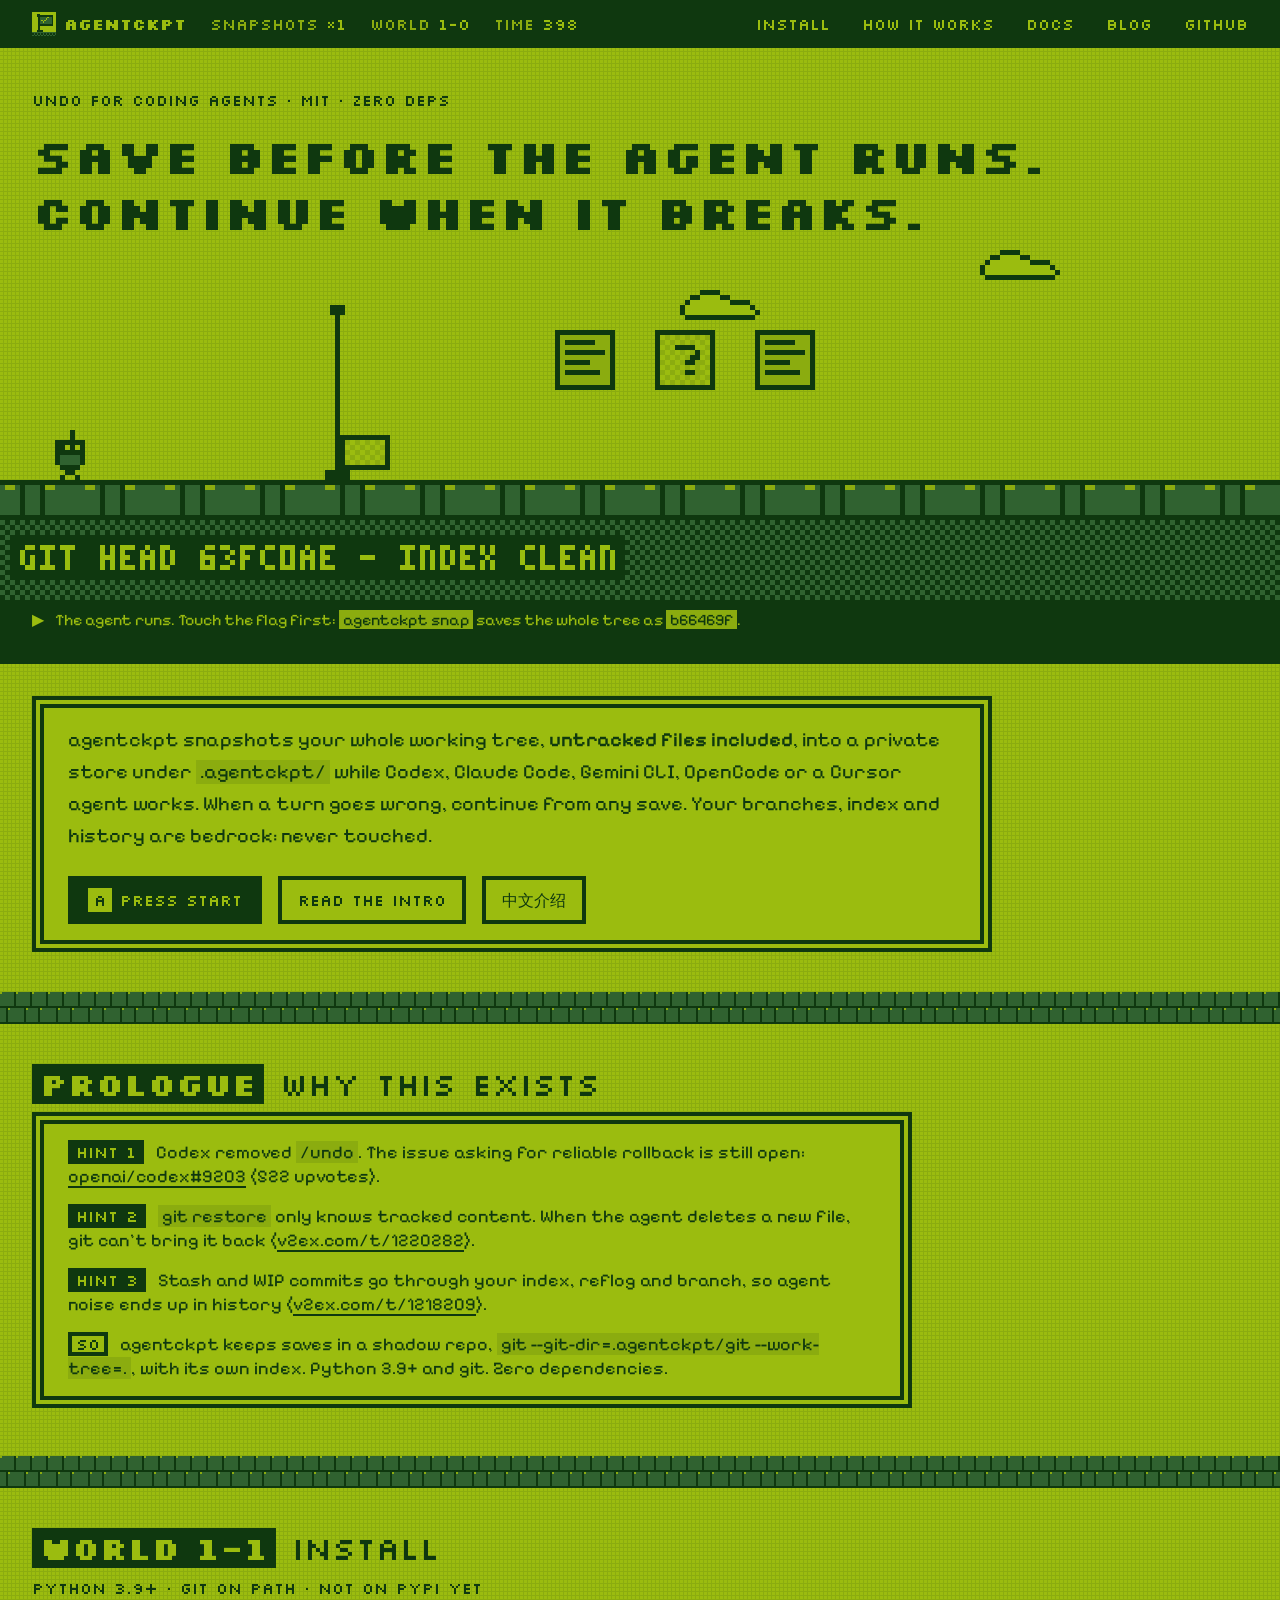
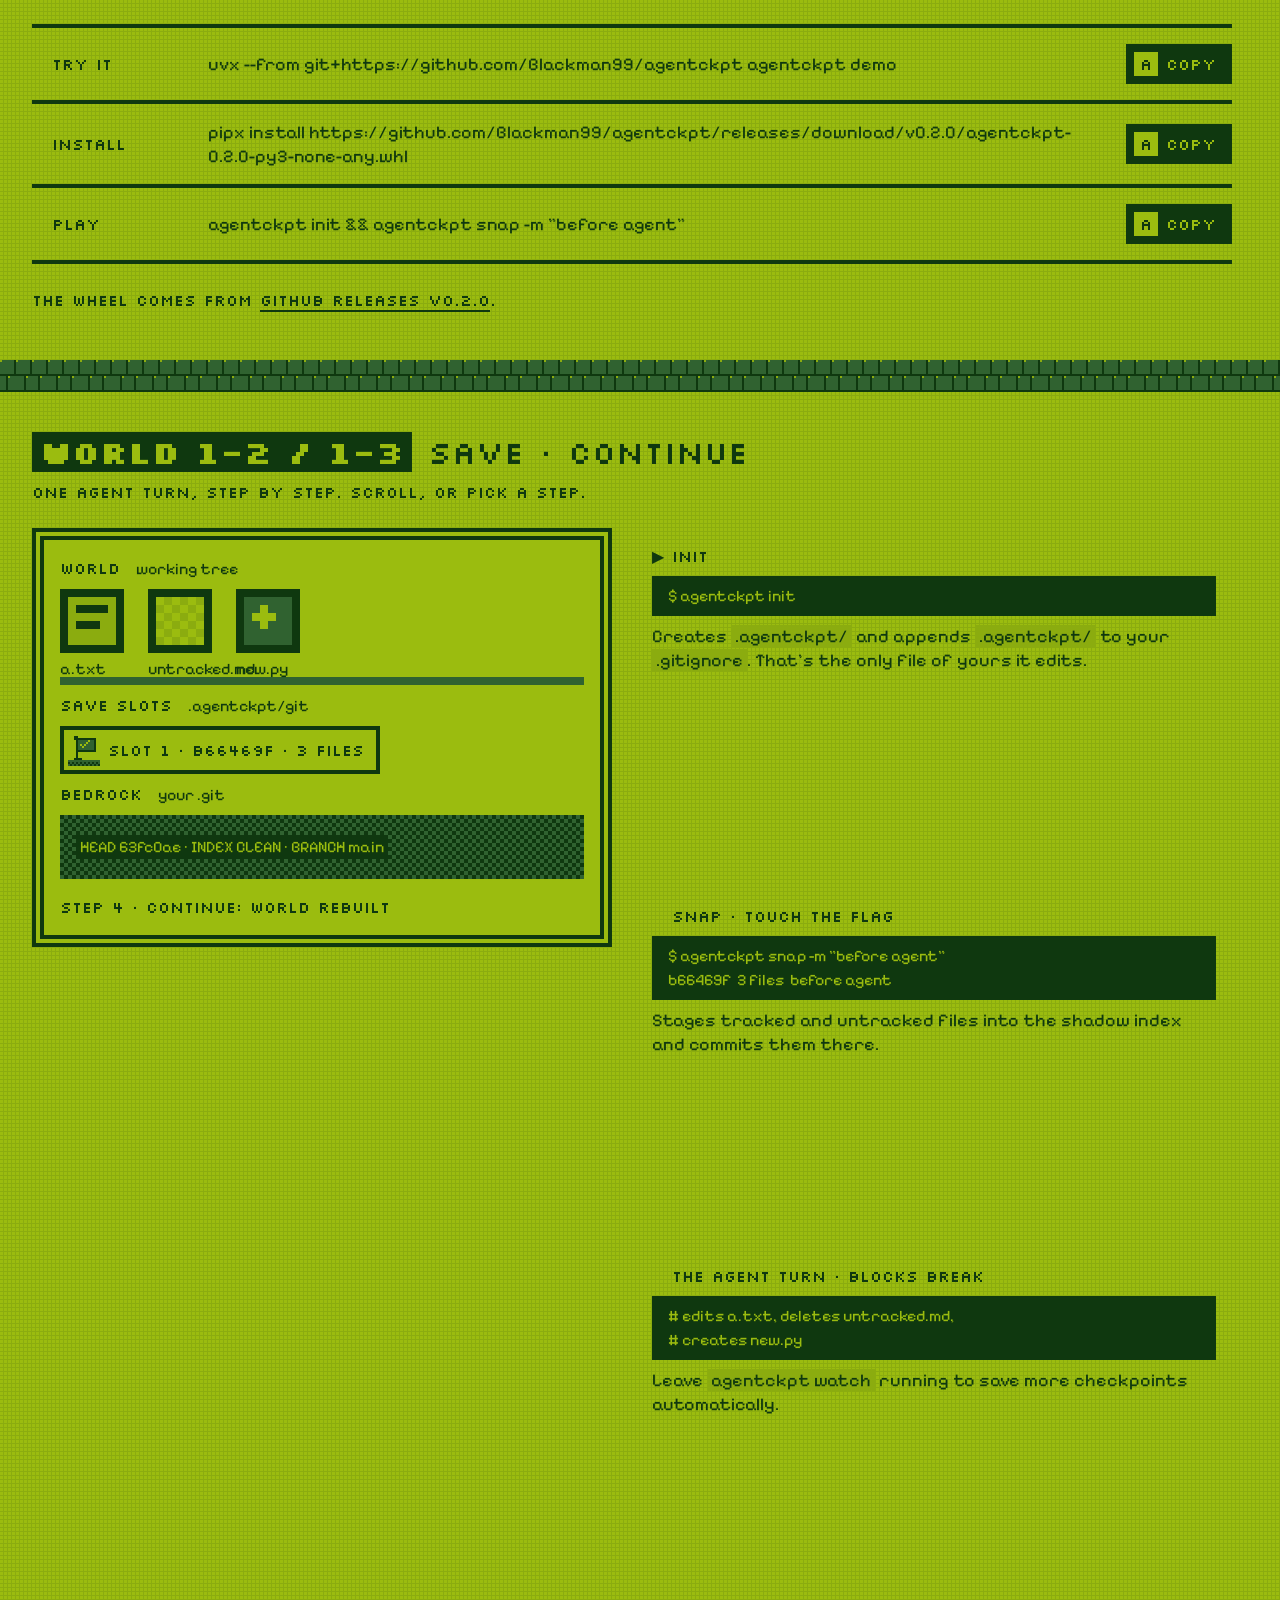
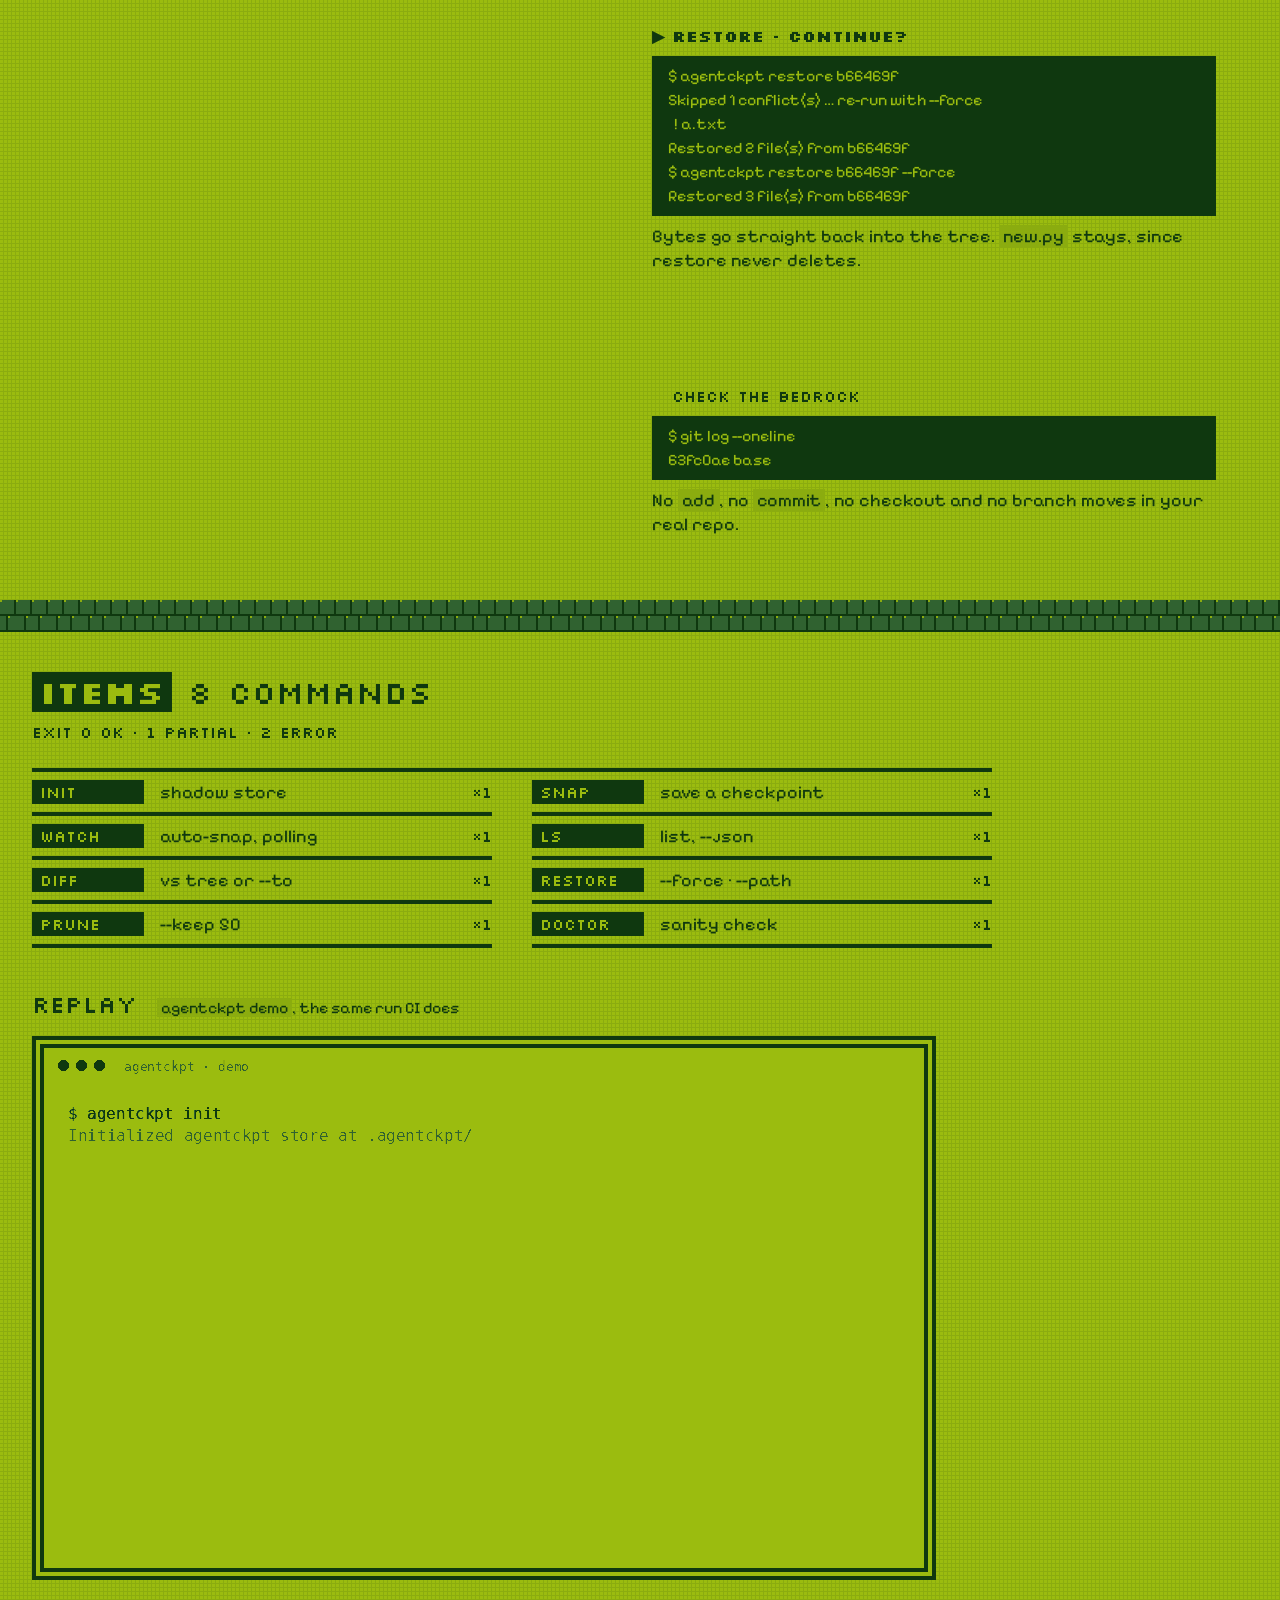
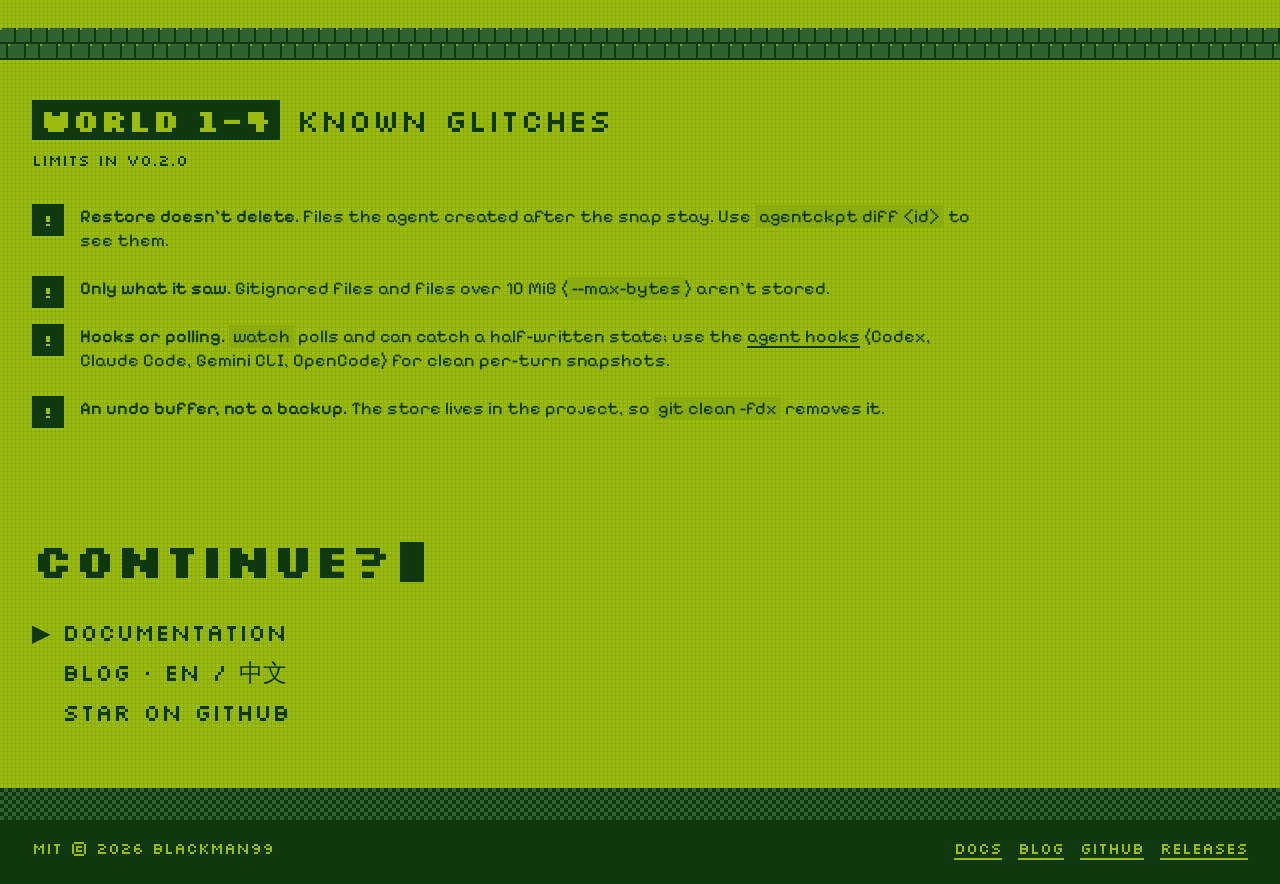
==== commit 6ad5237a: "docs/site: point install and limits at v0.2.0, hooks shipped" ====
--- a/site/index.html
+++ b/site/index.html
@@ -88,10 +88,10 @@
   <p class="sub">Python 3.9+ · git on PATH · not on PyPI yet</p>
   <ol class="opts">
     <li><span class="opt-l"><span class="cur" aria-hidden="true">▶</span>TRY IT</span><code id="t1">uvx --from git+https://github.com/Blackman99/agentckpt agentckpt demo</code><button class="abtn" data-copy="#t1" aria-label="Copy the uvx command"><span aria-hidden="true">A</span> COPY</button></li>
-    <li><span class="opt-l"><span class="cur" aria-hidden="true">▶</span>INSTALL</span><code id="t2">pipx install https://github.com/Blackman99/agentckpt/releases/download/v0.1.0/agentckpt-0.1.0-py3-none-any.whl</code><button class="abtn" data-copy="#t2" aria-label="Copy the pipx command"><span aria-hidden="true">A</span> COPY</button></li>
+    <li><span class="opt-l"><span class="cur" aria-hidden="true">▶</span>INSTALL</span><code id="t2">pipx install https://github.com/Blackman99/agentckpt/releases/download/v0.2.0/agentckpt-0.2.0-py3-none-any.whl</code><button class="abtn" data-copy="#t2" aria-label="Copy the pipx command"><span aria-hidden="true">A</span> COPY</button></li>
     <li><span class="opt-l"><span class="cur" aria-hidden="true">▶</span>PLAY</span><code id="t3">agentckpt init &amp;&amp; agentckpt snap -m "before agent"</code><button class="abtn" data-copy="#t3" aria-label="Copy the usage command"><span aria-hidden="true">A</span> COPY</button></li>
   </ol>
-  <p class="sub">The wheel comes from <a href="https://github.com/Blackman99/agentckpt/releases/tag/v0.1.0">GitHub Releases v0.1.0</a>.</p>
+  <p class="sub">The wheel comes from <a href="https://github.com/Blackman99/agentckpt/releases/tag/v0.2.0">GitHub Releases v0.2.0</a>.</p>
 </section>
 
 <div class="bricks" aria-hidden="true"></div>
@@ -156,11 +156,11 @@
 
 <section class="level" id="w14" data-world="1-4" aria-labelledby="w14-h">
   <h2 id="w14-h" class="banner"><span class="wnum">WORLD 1-4</span> <span class="wname">KNOWN GLITCHES</span></h2>
-  <p class="sub">Limits in v0.1.0</p>
+  <p class="sub">Limits in v0.2.0</p>
   <ul class="glitches">
     <li><b>Restore doesn't delete.</b> Files the agent created after the snap stay. Use <code>agentckpt diff &lt;id&gt;</code> to see them.</li>
     <li><b>Only what it saw.</b> Gitignored files and files over 10&nbsp;MiB (<code>--max-bytes</code>) aren't stored.</li>
-    <li><b>Polling, not hooks.</b> <code>watch</code> can catch a half-written state. Agent hooks are planned for v0.2.</li>
+    <li><b>Hooks or polling.</b> <code>watch</code> polls and can catch a half-written state; use the <a href="https://blackman99.github.io/agentckpt/docs/hooks/">agent hooks</a> (Codex, Claude Code, Gemini CLI, OpenCode) for clean per-turn snapshots.</li>
     <li><b>An undo buffer, not a backup.</b> The store lives in the project, so <code>git clean -fdx</code> removes it.</li>
   </ul>
 </section>
--- a/site/style.css
+++ b/site/style.css
@@ -1,4 +1,4 @@
-/* agentckpt v4: Game Boy save checkpoint. Four DMG colours only. See DESIGN.md. */
+/* agentckpt v3: Game Boy save checkpoint. Four DMG colours only. See DESIGN.md. */
 @font-face{font-family:"Silkscreen";src:url(fonts/silkscreen-regular.woff2) format("woff2");font-weight:400;font-display:swap}
 @font-face{font-family:"Silkscreen";src:url(fonts/silkscreen-bold.woff2) format("woff2");font-weight:700;font-display:swap}
 @font-face{font-family:"Pixelify Sans";src:url(fonts/pixelify-400.woff2) format("woff2");font-weight:400;font-display:swap}
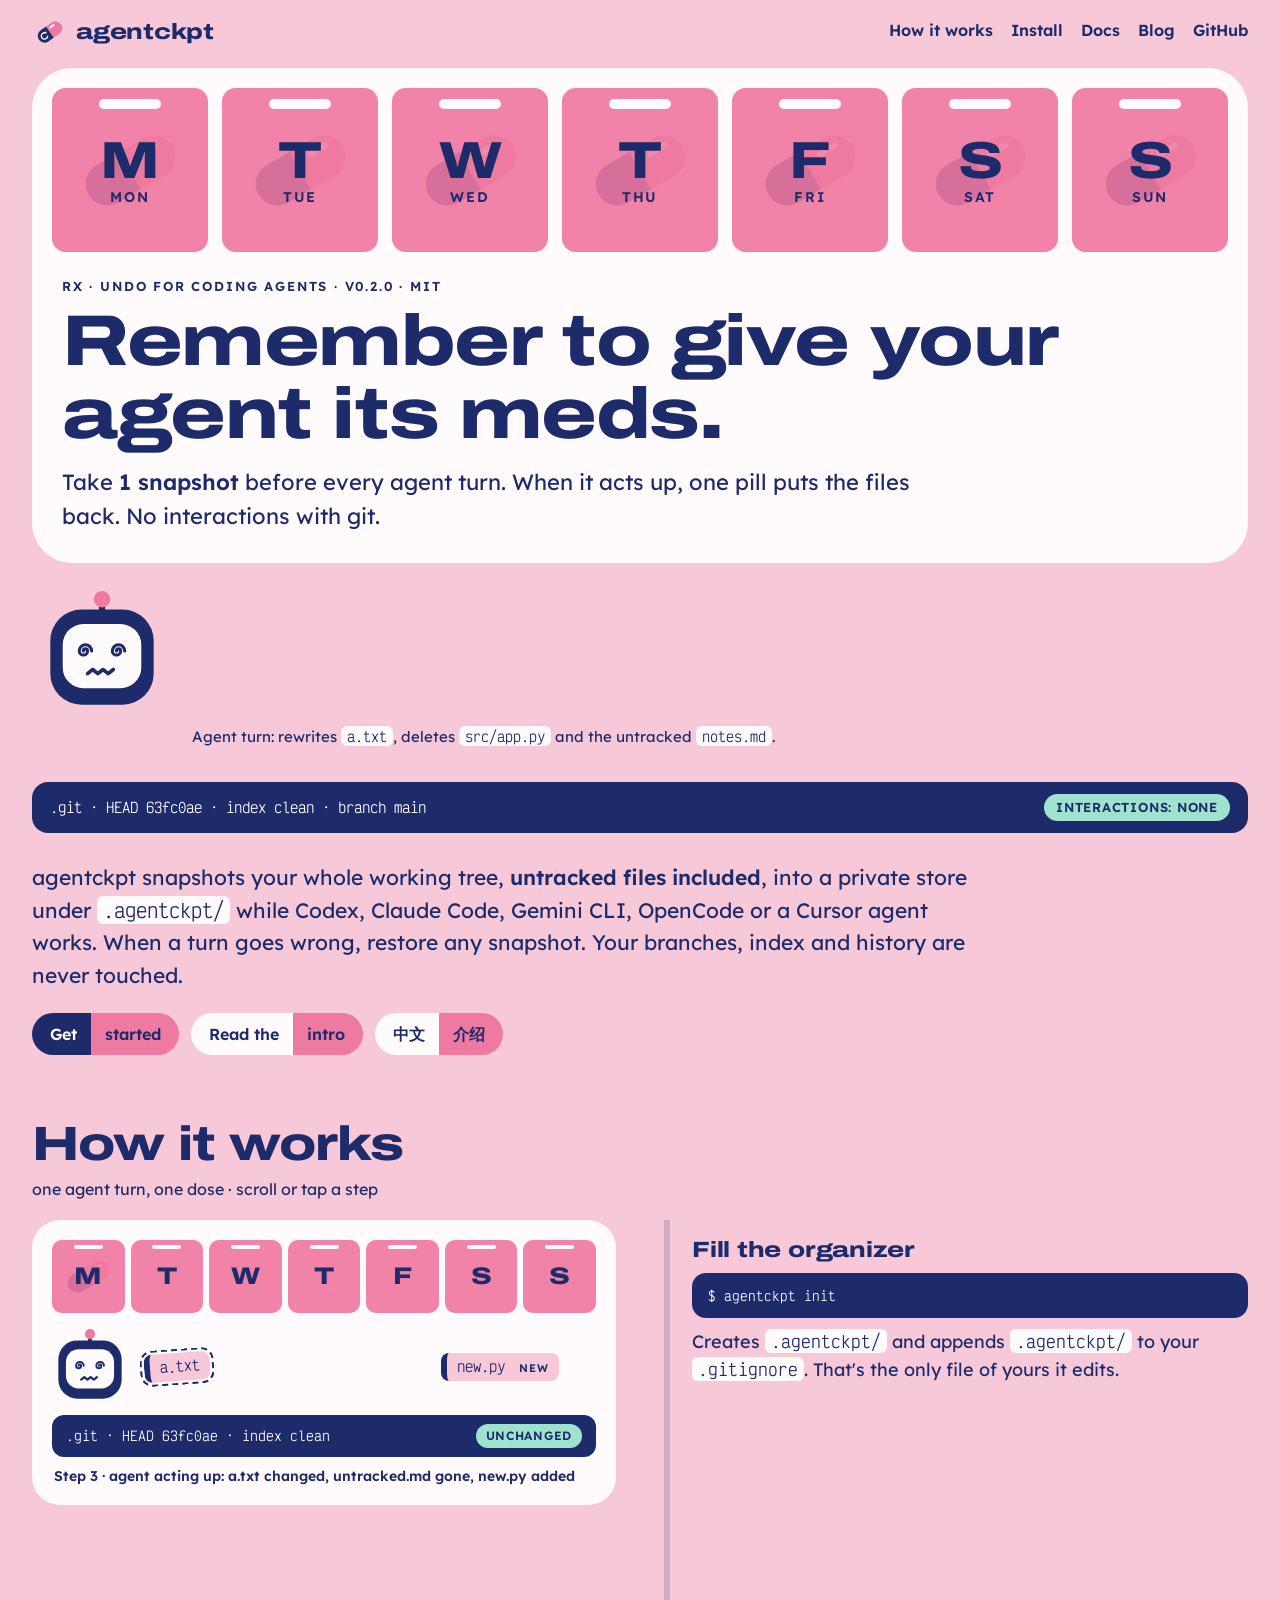
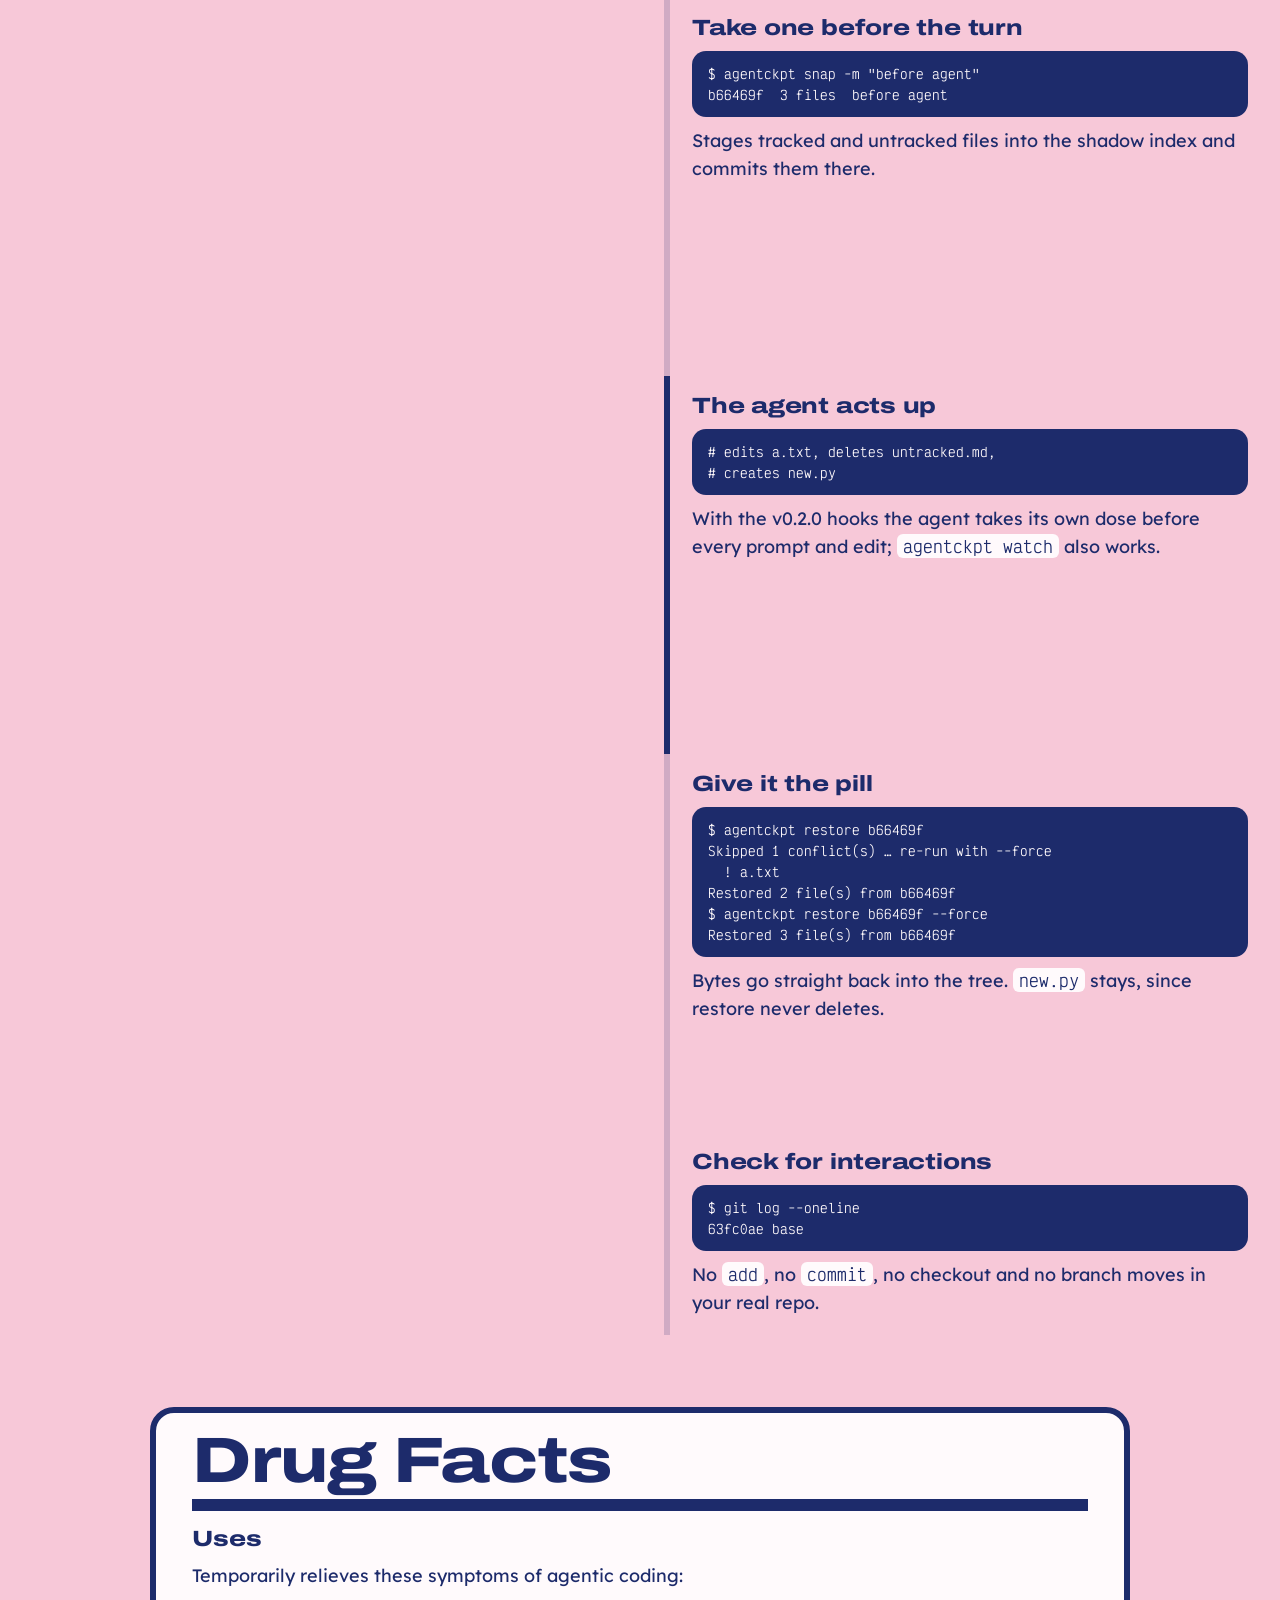
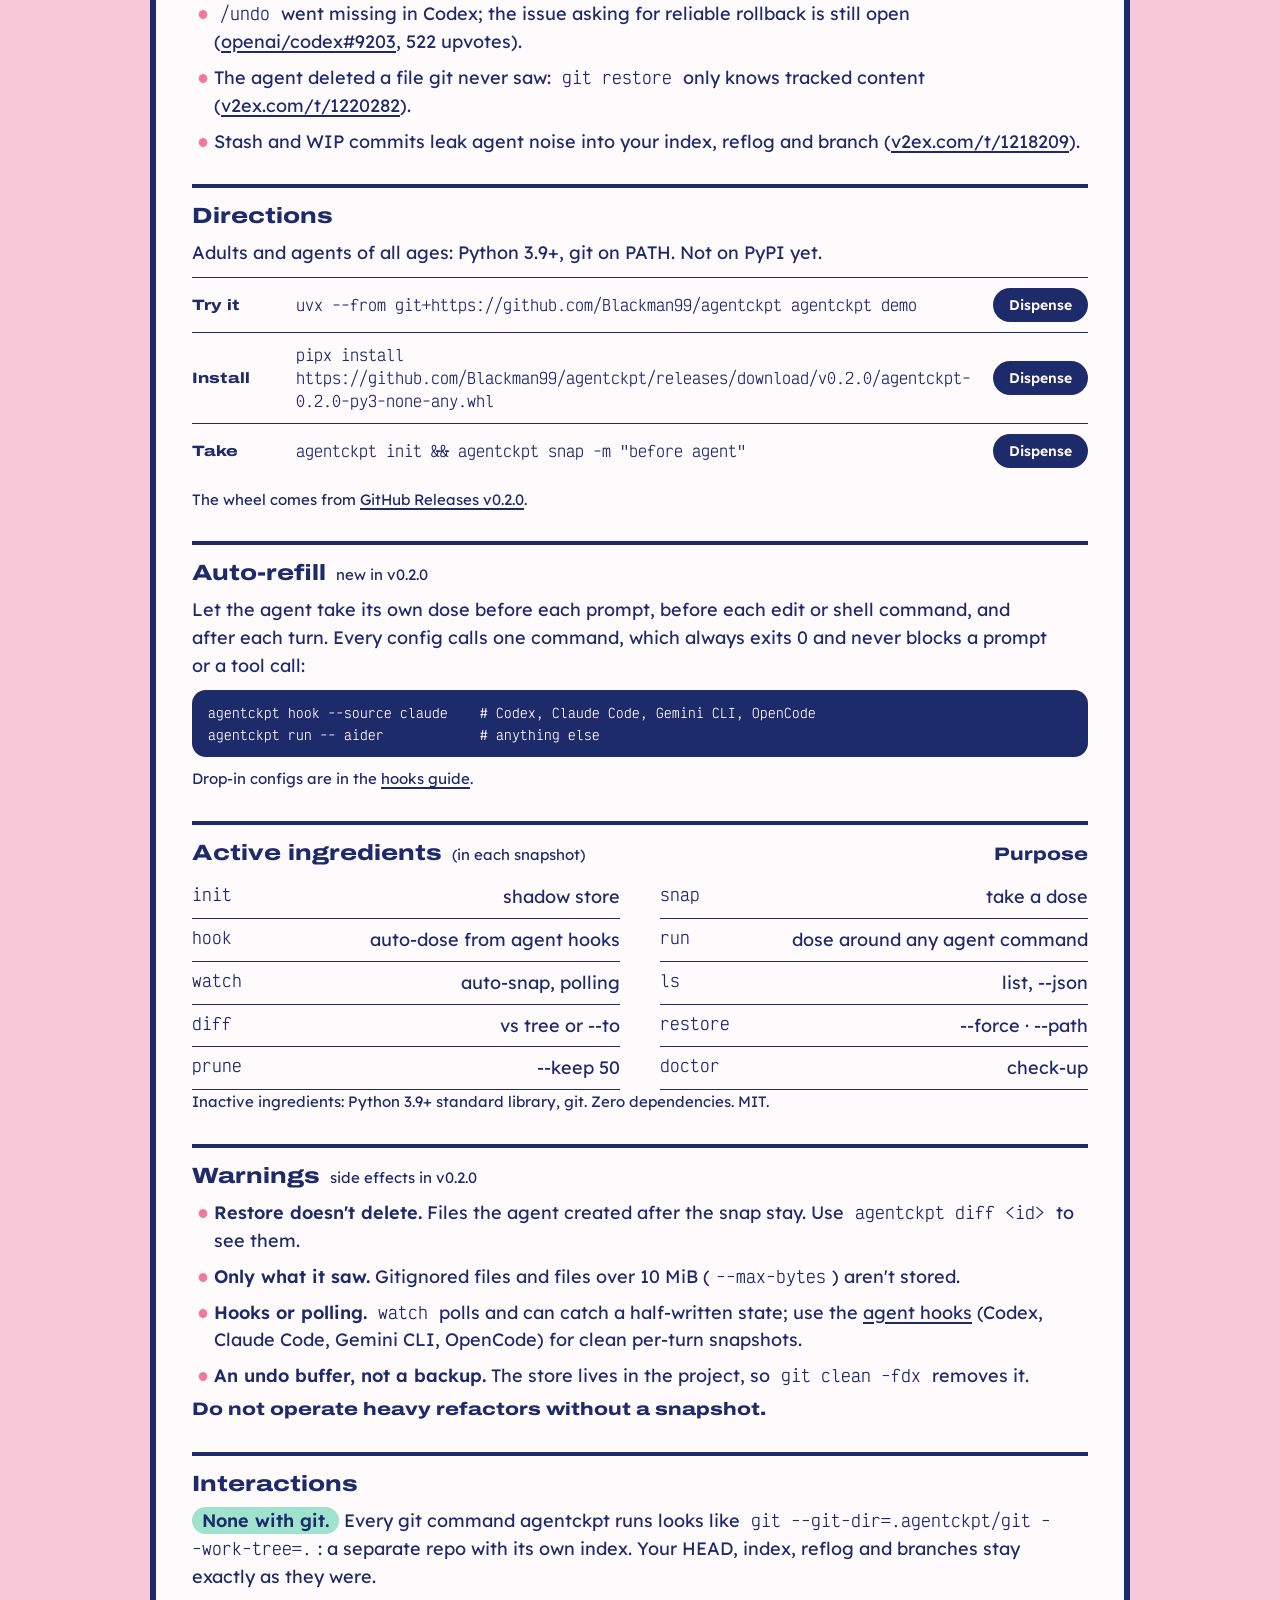
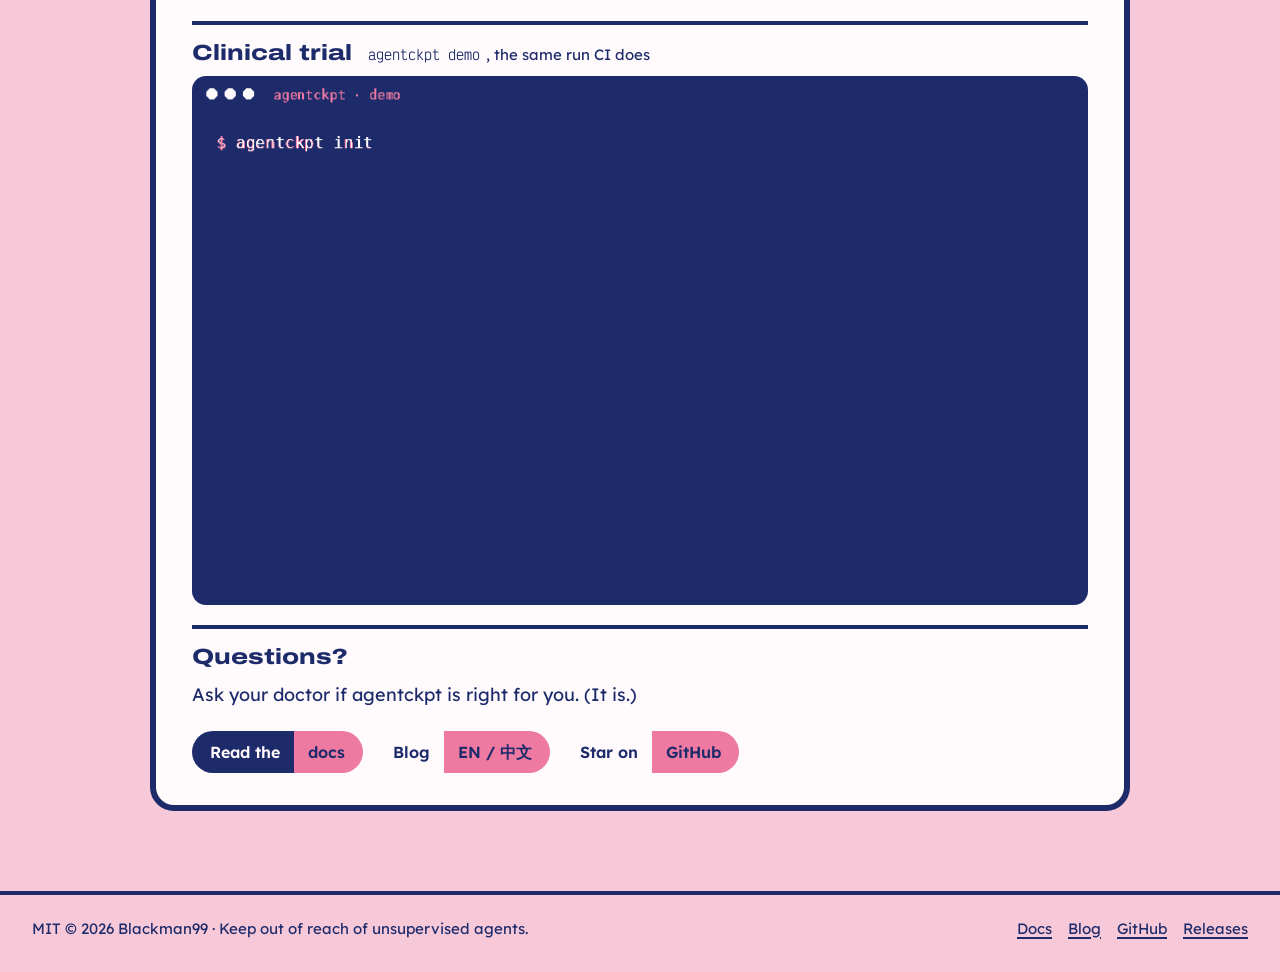
==== commit 11dc84a6: "Redesign v4: pill organizer, 'remember to give your agent its meds' (pill logo, Drug Facts, docs ret" ====
--- a/site/index.html
+++ b/site/index.html
@@ -15,32 +15,26 @@
 <meta property="og:image:type" content="image/png">
 <meta property="og:image:width" content="1280">
 <meta property="og:image:height" content="640">
-<meta property="og:image:alt" content="agentckpt: a Game Boy style level where a little robot touches a checkpoint flag, SAVED b66469f, above bedrock labelled git HEAD that never changes">
+<meta property="og:image:alt" content="agentckpt: a 7-day pill organizer for your coding agent. Take 1 snapshot before every agent turn; when the agent acts up, give it the pill and the files come back. No interactions with git.">
 <meta name="twitter:card" content="summary_large_image">
 <meta name="twitter:title" content="agentckpt: undo for coding agents, without touching your git">
 <meta name="twitter:description" content="Checkpoint a working tree while coding agents run, and restore any snapshot without touching your git branches or index.">
 <meta name="twitter:image" content="https://blackman99.github.io/agentckpt/social-preview.png">
-<meta name="twitter:image:alt" content="agentckpt: save before the agent runs, continue when it breaks. Pixel checkpoint flag on a green LCD screen.">
-<meta name="theme-color" content="#0f380f">
+<meta name="twitter:image:alt" content="agentckpt: remember to give your agent its meds. A capsule pill on a pharmacy-pink pill organizer.">
+<meta name="theme-color" content="#f7c8d8">
 <link rel="icon" href="favicon.svg" type="image/svg+xml">
-<link rel="preload" href="fonts/silkscreen-bold.woff2" as="font" type="font/woff2" crossorigin>
-<link rel="preload" href="fonts/silkscreen-regular.woff2" as="font" type="font/woff2" crossorigin>
-<link rel="preload" href="fonts/pixelify-400.woff2" as="font" type="font/woff2" crossorigin>
+<link rel="preload" href="fonts/archivo-x800.woff2" as="font" type="font/woff2" crossorigin>
+<link rel="preload" href="fonts/lexend-400.woff2" as="font" type="font/woff2" crossorigin>
 <link rel="stylesheet" href="style.css">
 </head>
 <body>
 <a class="skip" href="#main">Skip to content</a>
 
-<header class="hud" id="top">
-  <a class="hud-name" href="#top" aria-label="agentckpt home"><img src="favicon.svg" width="24" height="24" alt="">AGENTCKPT</a>
-  <dl class="hud-stats" aria-hidden="true">
-    <div><dt>SNAPSHOTS</dt><dd>×<span id="hud-snaps">0</span></dd></div>
-    <div><dt>WORLD</dt><dd id="hud-world">1-0</dd></div>
-    <div class="hud-time"><dt>TIME</dt><dd id="hud-time">400</dd></div>
-  </dl>
-  <nav class="hud-nav" aria-label="Primary">
-    <a href="#w11">Install</a>
-    <a href="#w12">How it works</a>
+<header class="top" id="top">
+  <a class="brand" href="#top" aria-label="agentckpt home"><img src="favicon.svg" width="36" height="36" alt="">agentckpt</a>
+  <nav aria-label="Primary">
+    <a class="opt" href="#how">How it works</a>
+    <a class="opt" href="#directions">Install</a>
     <a href="docs/">Docs</a>
     <a href="docs/blog/">Blog</a>
     <a href="https://github.com/Blackman99/agentckpt">GitHub</a>
@@ -48,139 +42,197 @@
 </header>
 
 <main id="main">
-<section class="stage" id="stage" data-world="1-0" aria-labelledby="h1">
-  <canvas id="scene" width="160" height="120" aria-hidden="true"></canvas>
-  <div class="stage-title">
-    <p class="kicker">UNDO FOR CODING AGENTS · MIT · ZERO DEPS</p>
-    <h1 id="h1"><span>SAVE BEFORE THE AGENT RUNS.</span> <span>CONTINUE WHEN IT BREAKS.</span></h1>
-  </div>
-  <div class="stage-band" role="img" aria-label="Animation: a little robot runs to a checkpoint flag, the flag rises and reads SAVED b66469f. It then runs through three file blocks, one of them an untracked file, and they shatter. CONTINUE? YES. The screen wipes and the robot respawns at the flag with every block rebuilt; the new block it placed stays. The bedrock row, labelled git HEAD 63fc0ae, index clean, never changes."></div>
-</section>
-<p class="ticker" id="ticker"><span class="cur" aria-hidden="true">▶</span> <span id="tick-text">The agent runs. Touch the flag first: <code>agentckpt snap</code> saves the whole tree as <code>b66469f</code>.</span></p>
-
-<section class="dialog-wrap">
-  <div class="dialog">
-    <p class="lede">agentckpt snapshots your whole working tree, <strong>untracked files included</strong>, into a private store under <code>.agentckpt/</code> while Codex, Claude Code, Gemini CLI, OpenCode or a Cursor agent works. When a turn goes wrong, continue from any save. Your branches, index and history are bedrock: never touched.</p>
-    <div class="menu-row">
-      <a class="btn" href="#w11"><span class="akey" aria-hidden="true">A</span> PRESS START</a>
-      <a class="btn alt" href="docs/blog/agent-undo-without-touching-git/">READ THE INTRO</a>
-      <a class="btn alt" href="docs/blog/agent-undo-without-touching-git-zh/" lang="zh">中文介绍</a>
+<section class="hero" id="hero" data-phase="calm" aria-labelledby="h1">
+  <div class="organizer">
+    <ol class="cells" id="hero-cells" aria-hidden="true">
+      <li class="cell" data-i="0"><span class="well"><span class="pill"><i></i><i></i></span></span><span class="lid"><b>M</b><small>MON</small></span></li>
+      <li class="cell" data-i="1"><span class="well"><span class="pill"><i></i><i></i></span></span><span class="lid"><b>T</b><small>TUE</small></span></li>
+      <li class="cell" data-i="2"><span class="well"><span class="pill"><i></i><i></i></span></span><span class="lid"><b>W</b><small>WED</small></span></li>
+      <li class="cell" data-i="3"><span class="well"><span class="pill"><i></i><i></i></span></span><span class="lid"><b>T</b><small>THU</small></span></li>
+      <li class="cell" data-i="4"><span class="well"><span class="pill"><i></i><i></i></span></span><span class="lid"><b>F</b><small>FRI</small></span></li>
+      <li class="cell" data-i="5"><span class="well"><span class="pill"><i></i><i></i></span></span><span class="lid"><b>S</b><small>SAT</small></span></li>
+      <li class="cell" data-i="6"><span class="well"><span class="pill"><i></i><i></i></span></span><span class="lid"><b>S</b><small>SUN</small></span></li>
+    </ol>
+    <div class="spine">
+      <p class="rx">Rx · undo for coding agents · v0.2.0 · MIT</p>
+      <h1 id="h1">Remember to give your agent its meds.</h1>
+      <p class="dose">Take <b>1 snapshot</b> before every agent turn. When it acts up, one pill puts the files back. <span class="nowrap">No interactions with git.</span></p>
     </div>
   </div>
-</section>
-
-<div class="bricks" aria-hidden="true"></div>
-
-<section class="level" id="w10" data-world="1-0" aria-labelledby="w10-h">
-  <h2 id="w10-h" class="banner"><span class="wnum">PROLOGUE</span> <span class="wname">WHY THIS EXISTS</span></h2>
-  <div class="dialog hints">
-    <p><span class="who">HINT 1</span> Codex removed <code>/undo</code>. The issue asking for reliable rollback is still open: <a href="https://github.com/openai/codex/issues/9203">openai/codex#9203</a> (522 upvotes).</p>
-    <p><span class="who">HINT 2</span> <code>git restore</code> only knows tracked content. When the agent deletes a new file, git can't bring it back (<a href="https://www.v2ex.com/t/1220282">v2ex.com/t/1220282</a>).</p>
-    <p><span class="who">HINT 3</span> Stash and WIP commits go through your index, reflog and branch, so agent noise ends up in history (<a href="https://www.v2ex.com/t/1218209">v2ex.com/t/1218209</a>).</p>
-    <p class="answer"><span class="who">SO</span> agentckpt keeps saves in a shadow repo, <code>git --git-dir=.agentckpt/git --work-tree=.</code>, with its own index. Python 3.9+ and git. Zero dependencies.</p>
-  </div>
-</section>
-
-<div class="bricks" aria-hidden="true"></div>
-
-<section class="level" id="w11" data-world="1-1" aria-labelledby="w11-h">
-  <h2 id="w11-h" class="banner"><span class="wnum">WORLD 1-1</span> <span class="wname">INSTALL</span></h2>
-  <p class="sub">Python 3.9+ · git on PATH · not on PyPI yet</p>
-  <ol class="opts">
-    <li><span class="opt-l"><span class="cur" aria-hidden="true">▶</span>TRY IT</span><code id="t1">uvx --from git+https://github.com/Blackman99/agentckpt agentckpt demo</code><button class="abtn" data-copy="#t1" aria-label="Copy the uvx command"><span aria-hidden="true">A</span> COPY</button></li>
-    <li><span class="opt-l"><span class="cur" aria-hidden="true">▶</span>INSTALL</span><code id="t2">pipx install https://github.com/Blackman99/agentckpt/releases/download/v0.2.0/agentckpt-0.2.0-py3-none-any.whl</code><button class="abtn" data-copy="#t2" aria-label="Copy the pipx command"><span aria-hidden="true">A</span> COPY</button></li>
-    <li><span class="opt-l"><span class="cur" aria-hidden="true">▶</span>PLAY</span><code id="t3">agentckpt init &amp;&amp; agentckpt snap -m "before agent"</code><button class="abtn" data-copy="#t3" aria-label="Copy the usage command"><span aria-hidden="true">A</span> COPY</button></li>
-  </ol>
-  <p class="sub">The wheel comes from <a href="https://github.com/Blackman99/agentckpt/releases/tag/v0.2.0">GitHub Releases v0.2.0</a>.</p>
-</section>
-
-<div class="bricks" aria-hidden="true"></div>
-
-<section class="level" id="w12" data-world="1-2" aria-labelledby="w12-h">
-  <h2 id="w12-h" class="banner"><span class="wnum">WORLD 1-2 / 1-3</span> <span class="wname">SAVE · CONTINUE</span></h2>
-  <p class="sub">One agent turn, step by step. Scroll, or pick a step.</p>
-  <div class="play">
-    <div class="screen" id="screen" data-step="1" aria-live="polite">
-      <p class="lane-l">WORLD <small>working tree</small></p>
-      <div class="lane world">
-        <div class="blk" data-k="a"><i></i><i></i><i></i><i></i><b>a.txt</b></div>
-        <div class="blk u" data-k="u"><i></i><i></i><i></i><i></i><b>untracked.md</b></div>
-        <div class="blk n" data-k="n"><i></i><i></i><i></i><i></i><b>new.py</b></div>
+
+  <div class="ward" role="img" aria-label="Animation: the agent works calmly, then acts up with spiral eyes and its files fly off, including an untracked notes.md. Wednesday's lid slides open, a capsule labelled b66469f rolls into the agent's mouth, the agent smiles and the three files fly back. The .git shelf below never moves.">
+    <div class="patient"><svg class="agent" viewBox="0 0 120 120" aria-hidden="true">
+      <rect x="57" y="4" width="6" height="16" fill="#1d2b6b"/><circle cx="60" cy="8" r="8" fill="#ef7aa1"/>
+      <rect x="10" y="18" width="100" height="92" rx="30" fill="#1d2b6b"/>
+      <rect x="22" y="32" width="76" height="62" rx="20" fill="#fffafc"/>
+      <g class="e-ok"><circle cx="44" cy="58" r="6" fill="#1d2b6b"/><circle cx="76" cy="58" r="6" fill="#1d2b6b"/></g>
+      <g class="e-sick" fill="none" stroke="#1d2b6b" stroke-width="3" stroke-linecap="round"><path d="M44 58m-2 0a2 2 0 1 1 4 0a4 4 0 1 1-8 0a6 6 0 1 1 12 0"/><path d="M76 58m-2 0a2 2 0 1 1 4 0a4 4 0 1 1-8 0a6 6 0 1 1 12 0"/></g>
+      <g class="e-well" fill="none" stroke="#1d2b6b" stroke-width="4" stroke-linecap="round"><path d="M37 61l7-7 7 7M69 61l7-7 7 7"/></g>
+      <g class="cheeks"><circle cx="33" cy="72" r="5" fill="#ef7aa1"/><circle cx="87" cy="72" r="5" fill="#ef7aa1"/></g>
+      <path class="m-ok" d="M50 78h20" stroke="#1d2b6b" stroke-width="4" stroke-linecap="round"/>
+      <path class="m-sick" d="M46 80l5-4 5 4 5-4 5 4 5-4" fill="none" stroke="#1d2b6b" stroke-width="3.5" stroke-linecap="round" stroke-linejoin="round"/>
+      <circle class="m-open" cx="60" cy="79" r="7" fill="#1d2b6b"/>
+      <path class="m-well" d="M48 76q12 10 24 0" fill="none" stroke="#1d2b6b" stroke-width="4" stroke-linecap="round"/>
+    </svg></div>
+    <ul class="chart" aria-hidden="true">
+      <li class="f" style="--dx:-40px;--dy:-90px;--r:-30deg">a.txt</li>
+      <li class="f" style="--dx:60px;--dy:-120px;--r:25deg">src/app.py</li>
+      <li class="f u" style="--dx:140px;--dy:-60px;--r:50deg">notes.md <em>untracked</em></li>
+    </ul>
+    <p class="status" id="status" aria-hidden="true">Agent is working. Last dose: <code>b66469f</code></p>
+  </div>
+  <div class="shelf" aria-hidden="true"><span>.git · HEAD 63fc0ae · index clean · branch main</span><b>Interactions: none</b></div>
+  <span class="flyer" id="flyer" aria-hidden="true"><i></i><i></i></span>
+</section>
+
+<section class="intro">
+  <p class="lede">agentckpt snapshots your whole working tree, <strong>untracked files included</strong>, into a private store under <code>.agentckpt/</code> while Codex, Claude Code, Gemini CLI, OpenCode or a Cursor agent works. When a turn goes wrong, restore any snapshot. Your branches, index and history are never touched.</p>
+  <div class="actions">
+    <a class="cap" href="#directions"><span>Get</span><span>started</span></a>
+    <a class="cap alt" href="docs/blog/agent-undo-without-touching-git/"><span>Read the</span><span>intro</span></a>
+    <a class="cap alt" href="docs/blog/agent-undo-without-touching-git-zh/" lang="zh"><span>中文</span><span>介绍</span></a>
+  </div>
+</section>
+
+<section class="how" id="how" aria-labelledby="how-h">
+  <h2 id="how-h" class="sec">How it works <small>one agent turn, one dose · scroll or tap a step</small></h2>
+  <div class="trial">
+    <div class="panel" id="panel" data-step="1" aria-live="polite">
+      <ol class="cells mini" aria-hidden="true">
+        <li class="cell" data-i="0"><span class="well"><span class="pill"><i></i><i></i></span></span><span class="lid"><b>M</b><small>MON</small></span></li>
+      <li class="cell" data-i="1"><span class="well"><span class="pill"><i></i><i></i></span></span><span class="lid"><b>T</b><small>TUE</small></span></li>
+      <li class="cell" data-i="2"><span class="well"><span class="pill"><i></i><i></i></span></span><span class="lid"><b>W</b><small>WED</small></span></li>
+      <li class="cell" data-i="3"><span class="well"><span class="pill"><i></i><i></i></span></span><span class="lid"><b>T</b><small>THU</small></span></li>
+      <li class="cell" data-i="4"><span class="well"><span class="pill"><i></i><i></i></span></span><span class="lid"><b>F</b><small>FRI</small></span></li>
+      <li class="cell" data-i="5"><span class="well"><span class="pill"><i></i><i></i></span></span><span class="lid"><b>S</b><small>SAT</small></span></li>
+      <li class="cell" data-i="6"><span class="well"><span class="pill"><i></i><i></i></span></span><span class="lid"><b>S</b><small>SUN</small></span></li>
+      </ol>
+      <div class="pt">
+        <div class="patient sm"><svg class="agent" viewBox="0 0 120 120" aria-hidden="true">
+      <rect x="57" y="4" width="6" height="16" fill="#1d2b6b"/><circle cx="60" cy="8" r="8" fill="#ef7aa1"/>
+      <rect x="10" y="18" width="100" height="92" rx="30" fill="#1d2b6b"/>
+      <rect x="22" y="32" width="76" height="62" rx="20" fill="#fffafc"/>
+      <g class="e-ok"><circle cx="44" cy="58" r="6" fill="#1d2b6b"/><circle cx="76" cy="58" r="6" fill="#1d2b6b"/></g>
+      <g class="e-sick" fill="none" stroke="#1d2b6b" stroke-width="3" stroke-linecap="round"><path d="M44 58m-2 0a2 2 0 1 1 4 0a4 4 0 1 1-8 0a6 6 0 1 1 12 0"/><path d="M76 58m-2 0a2 2 0 1 1 4 0a4 4 0 1 1-8 0a6 6 0 1 1 12 0"/></g>
+      <g class="e-well" fill="none" stroke="#1d2b6b" stroke-width="4" stroke-linecap="round"><path d="M37 61l7-7 7 7M69 61l7-7 7 7"/></g>
+      <g class="cheeks"><circle cx="33" cy="72" r="5" fill="#ef7aa1"/><circle cx="87" cy="72" r="5" fill="#ef7aa1"/></g>
+      <path class="m-ok" d="M50 78h20" stroke="#1d2b6b" stroke-width="4" stroke-linecap="round"/>
+      <path class="m-sick" d="M46 80l5-4 5 4 5-4 5 4 5-4" fill="none" stroke="#1d2b6b" stroke-width="3.5" stroke-linecap="round" stroke-linejoin="round"/>
+      <circle class="m-open" cx="60" cy="79" r="7" fill="#1d2b6b"/>
+      <path class="m-well" d="M48 76q12 10 24 0" fill="none" stroke="#1d2b6b" stroke-width="4" stroke-linecap="round"/>
+    </svg></div>
+        <ul class="tree">
+          <li data-k="a">a.txt</li>
+          <li data-k="u">untracked.md <em>untracked</em></li>
+          <li data-k="n">new.py <em>new</em></li>
+        </ul>
       </div>
-      <p class="lane-l">SAVE SLOTS <small>.agentckpt/git</small></p>
-      <div class="lane slots"><span class="slot" id="slot"><span class="flagico" aria-hidden="true"></span><span id="slot-t">SLOT 1 · EMPTY</span></span></div>
-      <p class="lane-l">BEDROCK <small>your .git</small></p>
-      <div class="lane rock"><span>HEAD 63fc0ae · INDEX CLEAN · BRANCH main</span><b class="same">UNCHANGED</b></div>
-      <p class="state" id="state">STEP 1 · INIT</p>
+      <p class="gitline"><span>.git · HEAD 63fc0ae · index clean</span><b>unchanged</b></p>
+      <p class="pstate" id="pstate">Step 1 · init</p>
     </div>
     <ol class="steps" id="steps">
-      <li class="step" data-step="1" tabindex="0"><h3><span class="cur" aria-hidden="true">▶</span>INIT</h3><pre><code>$ agentckpt init</code></pre><p>Creates <code>.agentckpt/</code> and appends <code>.agentckpt/</code> to your <code>.gitignore</code>. That's the only file of yours it edits.</p></li>
-      <li class="step" data-step="2" tabindex="0"><h3><span class="cur" aria-hidden="true">▶</span>SNAP · TOUCH THE FLAG</h3><pre><code>$ agentckpt snap -m "before agent"
+      <li class="step" data-step="1" tabindex="0"><h3>Fill the organizer</h3><pre><code>$ agentckpt init</code></pre><p>Creates <code>.agentckpt/</code> and appends <code>.agentckpt/</code> to your <code>.gitignore</code>. That's the only file of yours it edits.</p></li>
+      <li class="step" data-step="2" tabindex="0"><h3>Take one before the turn</h3><pre><code>$ agentckpt snap -m "before agent"
 b66469f  3 files  before agent</code></pre><p>Stages tracked and untracked files into the shadow index and commits them there.</p></li>
-      <li class="step" data-step="3" tabindex="0"><h3><span class="cur" aria-hidden="true">▶</span>THE AGENT TURN · BLOCKS BREAK</h3><pre><code># edits a.txt, deletes untracked.md,
-# creates new.py</code></pre><p>Leave <code>agentckpt watch</code> running to save more checkpoints automatically.</p></li>
-      <li class="step" data-step="4" tabindex="0"><h3><span class="cur" aria-hidden="true">▶</span>RESTORE · CONTINUE?</h3><pre><code>$ agentckpt restore b66469f
+      <li class="step" data-step="3" tabindex="0"><h3>The agent acts up</h3><pre><code># edits a.txt, deletes untracked.md,
+# creates new.py</code></pre><p>With the v0.2.0 hooks the agent takes its own dose before every prompt and edit; <code>agentckpt watch</code> also works.</p></li>
+      <li class="step" data-step="4" tabindex="0"><h3>Give it the pill</h3><pre><code>$ agentckpt restore b66469f
 Skipped 1 conflict(s) … re-run with --force
   ! a.txt
 Restored 2 file(s) from b66469f
 $ agentckpt restore b66469f --force
 Restored 3 file(s) from b66469f</code></pre><p>Bytes go straight back into the tree. <code>new.py</code> stays, since restore never deletes.</p></li>
-      <li class="step" data-step="5" tabindex="0"><h3><span class="cur" aria-hidden="true">▶</span>CHECK THE BEDROCK</h3><pre><code>$ git log --oneline
+      <li class="step" data-step="5" tabindex="0"><h3>Check for interactions</h3><pre><code>$ git log --oneline
 63fc0ae base</code></pre><p>No <code>add</code>, no <code>commit</code>, no checkout and no branch moves in your real repo.</p></li>
     </ol>
   </div>
 </section>
 
-<div class="bricks" aria-hidden="true"></div>
-
-<section class="level" id="items" data-world="1-3" aria-labelledby="items-h">
-  <h2 id="items-h" class="banner"><span class="wnum">ITEMS</span> <span class="wname">8 COMMANDS</span></h2>
-  <p class="sub">Exit 0 ok · 1 partial · 2 error</p>
-  <ul class="items">
-    <li><code>init</code><span>shadow store</span></li>
-    <li><code>snap</code><span>save a checkpoint</span></li>
-    <li><code>watch</code><span>auto-snap, polling</span></li>
-    <li><code>ls</code><span>list, --json</span></li>
-    <li><code>diff</code><span>vs tree or --to</span></li>
-    <li><code>restore</code><span>--force · --path</span></li>
-    <li><code>prune</code><span>--keep 50</span></li>
-    <li><code>doctor</code><span>sanity check</span></li>
-  </ul>
-  <h3 class="replay-h">REPLAY <small><code>agentckpt demo</code>, the same run CI does</small></h3>
-  <div class="replay">
-    <img src="demo-dmg.gif" width="880" height="520" loading="lazy" decoding="async" alt="Terminal recording: agentckpt init, snap, restore --force, demo passed">
-  </div>
-</section>
-
-<div class="bricks" aria-hidden="true"></div>
-
-<section class="level" id="w14" data-world="1-4" aria-labelledby="w14-h">
-  <h2 id="w14-h" class="banner"><span class="wnum">WORLD 1-4</span> <span class="wname">KNOWN GLITCHES</span></h2>
-  <p class="sub">Limits in v0.2.0</p>
-  <ul class="glitches">
-    <li><b>Restore doesn't delete.</b> Files the agent created after the snap stay. Use <code>agentckpt diff &lt;id&gt;</code> to see them.</li>
-    <li><b>Only what it saw.</b> Gitignored files and files over 10&nbsp;MiB (<code>--max-bytes</code>) aren't stored.</li>
-    <li><b>Hooks or polling.</b> <code>watch</code> polls and can catch a half-written state; use the <a href="https://blackman99.github.io/agentckpt/docs/hooks/">agent hooks</a> (Codex, Claude Code, Gemini CLI, OpenCode) for clean per-turn snapshots.</li>
-    <li><b>An undo buffer, not a backup.</b> The store lives in the project, so <code>git clean -fdx</code> removes it.</li>
-  </ul>
-</section>
-
-<section class="end" data-world="1-4" aria-labelledby="end-h">
-  <h2 id="end-h" class="cont">CONTINUE?</h2>
-  <ul class="end-menu">
-    <li><a href="docs/"><span class="cur" aria-hidden="true">▶</span>DOCUMENTATION</a></li>
-    <li><a href="docs/blog/"><span class="cur" aria-hidden="true">▶</span>BLOG · EN / 中文</a></li>
-    <li><a href="https://github.com/Blackman99/agentckpt"><span class="cur" aria-hidden="true">▶</span>STAR ON GITHUB</a></li>
-  </ul>
+<section class="facts" aria-labelledby="facts-h">
+  <h2 id="facts-h" class="facts-title">Drug Facts</h2>
+
+  <div class="fact" id="uses">
+    <h3>Uses</h3>
+    <p>Temporarily relieves these symptoms of agentic coding:</p>
+    <ul class="dots">
+      <li><code>/undo</code> went missing in Codex; the issue asking for reliable rollback is still open (<a href="https://github.com/openai/codex/issues/9203">openai/codex#9203</a>, 522 upvotes).</li>
+      <li>The agent deleted a file git never saw: <code>git restore</code> only knows tracked content (<a href="https://www.v2ex.com/t/1220282">v2ex.com/t/1220282</a>).</li>
+      <li>Stash and WIP commits leak agent noise into your index, reflog and branch (<a href="https://www.v2ex.com/t/1218209">v2ex.com/t/1218209</a>).</li>
+    </ul>
+  </div>
+
+  <div class="fact" id="directions">
+    <h3>Directions</h3>
+    <p>Adults and agents of all ages: Python 3.9+, git on PATH. Not on PyPI yet.</p>
+    <ol class="rx-list">
+      <li><span class="when">Try it</span><code id="t1">uvx --from git+https://github.com/Blackman99/agentckpt agentckpt demo</code><button class="disp" data-copy="#t1" aria-label="Copy the uvx command">Dispense</button></li>
+      <li><span class="when">Install</span><code id="t2">pipx install https://github.com/Blackman99/agentckpt/releases/download/v0.2.0/agentckpt-0.2.0-py3-none-any.whl</code><button class="disp" data-copy="#t2" aria-label="Copy the pipx command">Dispense</button></li>
+      <li><span class="when">Take</span><code id="t3">agentckpt init &amp;&amp; agentckpt snap -m "before agent"</code><button class="disp" data-copy="#t3" aria-label="Copy the usage command">Dispense</button></li>
+    </ol>
+    <p class="small">The wheel comes from <a href="https://github.com/Blackman99/agentckpt/releases/tag/v0.2.0">GitHub Releases v0.2.0</a>.</p>
+  </div>
+
+  <div class="fact" id="refill">
+    <h3>Auto-refill <small>new in v0.2.0</small></h3>
+    <p>Let the agent take its own dose before each prompt, before each edit or shell command, and after each turn. Every config calls one command, which always exits 0 and never blocks a prompt or a tool call:</p>
+    <pre><code>agentckpt hook --source claude    # Codex, Claude Code, Gemini CLI, OpenCode
+agentckpt run -- aider            # anything else</code></pre>
+    <p class="small">Drop-in configs are in the <a href="https://blackman99.github.io/agentckpt/docs/hooks/">hooks guide</a>.</p>
+  </div>
+
+  <div class="fact" id="ingredients">
+    <h3>Active ingredients <small>(in each snapshot)</small> <span class="purpose">Purpose</span></h3>
+    <dl class="ingr">
+      <div><dt>init</dt><dd>shadow store</dd></div>
+      <div><dt>snap</dt><dd>take a dose</dd></div>
+      <div><dt>hook</dt><dd>auto-dose from agent hooks</dd></div>
+      <div><dt>run</dt><dd>dose around any agent command</dd></div>
+      <div><dt>watch</dt><dd>auto-snap, polling</dd></div>
+      <div><dt>ls</dt><dd>list, --json</dd></div>
+      <div><dt>diff</dt><dd>vs tree or --to</dd></div>
+      <div><dt>restore</dt><dd>--force · --path</dd></div>
+      <div><dt>prune</dt><dd>--keep 50</dd></div>
+      <div><dt>doctor</dt><dd>check-up</dd></div>
+    </dl>
+    <p class="small">Inactive ingredients: Python 3.9+ standard library, git. Zero dependencies. MIT.</p>
+  </div>
+
+  <div class="fact" id="warnings">
+    <h3>Warnings <small>side effects in v0.2.0</small></h3>
+    <ul class="dots">
+      <li><b>Restore doesn't delete.</b> Files the agent created after the snap stay. Use <code>agentckpt diff &lt;id&gt;</code> to see them.</li>
+      <li><b>Only what it saw.</b> Gitignored files and files over 10&nbsp;MiB (<code>--max-bytes</code>) aren't stored.</li>
+      <li><b>Hooks or polling.</b> <code>watch</code> polls and can catch a half-written state; use the <a href="https://blackman99.github.io/agentckpt/docs/hooks/">agent hooks</a> (Codex, Claude Code, Gemini CLI, OpenCode) for clean per-turn snapshots.</li>
+      <li><b>An undo buffer, not a backup.</b> The store lives in the project, so <code>git clean -fdx</code> removes it.</li>
+    </ul>
+    <p class="joke">Do not operate heavy refactors without a snapshot.</p>
+  </div>
+
+  <div class="fact" id="interactions">
+    <h3>Interactions</h3>
+    <p class="none"><b>None with git.</b> Every git command agentckpt runs looks like <code>git --git-dir=.agentckpt/git --work-tree=.</code>: a separate repo with its own index. Your HEAD, index, reflog and branches stay exactly as they were.</p>
+  </div>
+
+  <div class="fact" id="trial">
+    <h3>Clinical trial <small><code>agentckpt demo</code>, the same run CI does</small></h3>
+    <img src="demo-rx.gif" width="880" height="520" loading="lazy" decoding="async" alt="Terminal recording: agentckpt init, snap, restore --force, demo passed">
+  </div>
+
+  <div class="fact last" id="questions">
+    <h3>Questions?</h3>
+    <p>Ask your doctor if agentckpt is right for you. (It is.)</p>
+    <div class="actions">
+      <a class="cap" href="docs/"><span>Read the</span><span>docs</span></a>
+      <a class="cap alt" href="docs/blog/"><span>Blog</span><span>EN / 中文</span></a>
+      <a class="cap alt" href="https://github.com/Blackman99/agentckpt"><span>Star on</span><span>GitHub</span></a>
+    </div>
+  </div>
 </section>
 </main>
 
 <footer class="foot">
-  <div class="rock-foot" aria-hidden="true"></div>
-  <div class="foot-row">
-    <span>MIT © 2026 Blackman99</span>
-    <nav aria-label="Footer"><a href="docs/">Docs</a><a href="docs/blog/">Blog</a><a href="https://github.com/Blackman99/agentckpt">GitHub</a><a href="https://github.com/Blackman99/agentckpt/releases">Releases</a></nav>
-  </div>
+  <span>MIT © 2026 Blackman99 · Keep out of reach of unsupervised agents.</span>
+  <nav aria-label="Footer"><a href="docs/">Docs</a><a href="docs/blog/">Blog</a><a href="https://github.com/Blackman99/agentckpt">GitHub</a><a href="https://github.com/Blackman99/agentckpt/releases">Releases</a></nav>
 </footer>
 <script src="app.js" defer></script>
 </body>
--- a/site/style.css
+++ b/site/style.css
@@ -1,226 +1,179 @@
-/* agentckpt v3: Game Boy save checkpoint. Four DMG colours only. See DESIGN.md. */
-@font-face{font-family:"Silkscreen";src:url(fonts/silkscreen-regular.woff2) format("woff2");font-weight:400;font-display:swap}
-@font-face{font-family:"Silkscreen";src:url(fonts/silkscreen-bold.woff2) format("woff2");font-weight:700;font-display:swap}
-@font-face{font-family:"Pixelify Sans";src:url(fonts/pixelify-400.woff2) format("woff2");font-weight:400;font-display:swap}
-@font-face{font-family:"Pixelify Sans";src:url(fonts/pixelify-600.woff2) format("woff2");font-weight:600 700;font-display:swap}
-@font-face{font-family:"Silk-fb";src:local("Arial"),local("Arimo"),local("Liberation Sans"),local("Helvetica");size-adjust:151.5%;ascent-override:68%;descent-override:16.5%;line-gap-override:0%}
-@font-face{font-family:"Pix-fb";src:local("Arial"),local("Arimo"),local("Liberation Sans"),local("Helvetica");size-adjust:115.5%;ascent-override:79.7%;descent-override:24.2%;line-gap-override:0%}
+/* agentckpt v4: "Remember to give your agent its meds". Pill organizer + Drug Facts. See DESIGN.md. */
+@font-face{font-family:"Archivo X";src:url(fonts/archivo-x800.woff2) format("woff2");font-weight:800;font-display:swap}
+@font-face{font-family:"Lexend";src:url(fonts/lexend-400.woff2) format("woff2");font-weight:400;font-display:swap}
+@font-face{font-family:"Lexend";src:url(fonts/lexend-600.woff2) format("woff2");font-weight:600;font-display:swap}
+@font-face{font-family:"Victor Mono";src:url(fonts/victormono-400.woff2) format("woff2");font-weight:400;font-display:swap}
+@font-face{font-family:"Arch-fb";src:local("Arial Black"),local("Arial Bold"),local("Arimo Bold"),local("Liberation Sans Bold");size-adjust:122%;ascent-override:72%;descent-override:17%;line-gap-override:0%}
+@font-face{font-family:"Lex-fb";src:local("Arial"),local("Arimo"),local("Liberation Sans"),local("Helvetica");size-adjust:109.5%;ascent-override:91.3%;descent-override:22.8%;line-gap-override:0%}
 
-:root{
-  --c0:#0f380f; --c1:#306230; --c2:#8bac0f; --c3:#9bbc0f;
-  --px:"Silkscreen","Silk-fb",monospace;
-  --tx:"Pixelify Sans","Pix-fb",sans-serif;
-  --s:3; --pad:16px;
-}
-@media (min-width:600px){:root{--s:4;--pad:32px}}
-@media (min-width:1000px){:root{--s:5}}
+:root{--pink:#f7c8d8;--ink:#1d2b6b;--shell:#fffafc;--lid:#ef7aa1;--mint:#9fe3cf;
+  --disp:"Archivo X","Arch-fb",sans-serif;--tx:"Lexend","Lex-fb",sans-serif;--mono:"Victor Mono",ui-monospace,monospace;
+  --pad:16px;--spring:cubic-bezier(.34,1.56,.64,1)}
+@media (min-width:700px){:root{--pad:32px}}
+*{box-sizing:border-box}
+html{-webkit-text-size-adjust:100%;overflow-x:clip}
+body{overflow-x:clip}
+body{margin:0;background:var(--pink);color:var(--ink);font:400 18px/1.55 var(--tx)}
+a{color:var(--ink);text-decoration-thickness:2px;text-underline-offset:3px}
+a:hover{text-decoration-color:var(--lid)}
+:focus-visible{outline:3px solid var(--ink);outline-offset:3px;border-radius:6px}
+code,pre{font-family:var(--mono);font-size:.9em}
+:not(pre)>code{background:var(--shell);padding:1px 6px;border-radius:6px}
+strong,b{font-weight:600}
+.skip{position:absolute;left:-999px;top:8px;background:var(--ink);color:var(--shell);padding:8px 14px;border-radius:999px;z-index:20}
+.skip:focus{left:8px}
+.nowrap{white-space:nowrap}
+.small{font-size:15px}
 
-*{box-sizing:border-box}
-html{scroll-padding-top:96px;-webkit-text-size-adjust:100%}
-body{margin:0;background:var(--c3) url("data:image/svg+xml,<svg xmlns='http://www.w3.org/2000/svg' viewBox='0 0 4 4' shape-rendering='crispEdges'><rect x='0' y='0' width='3' height='1' fill='%239bbc0f'/><rect x='3' y='0' width='1' height='1' fill='%238bac0f'/><rect x='0' y='1' width='3' height='1' fill='%239bbc0f'/><rect x='3' y='1' width='1' height='1' fill='%238bac0f'/><rect x='0' y='2' width='3' height='1' fill='%239bbc0f'/><rect x='3' y='2' width='1' height='1' fill='%238bac0f'/><rect x='0' y='3' width='4' height='1' fill='%238bac0f'/></svg>") 0 0/4px 4px;color:var(--c0);font:400 18px/24px var(--tx);-webkit-font-smoothing:none;font-smooth:never}
-img,canvas{image-rendering:pixelated;image-rendering:crisp-edges}
-a{color:var(--c0);text-decoration:underline;text-decoration-thickness:2px;text-underline-offset:4px}
-a:hover{background:var(--c0);color:var(--c3);text-decoration:none}
-:focus-visible{outline:4px solid var(--c0);outline-offset:4px}
-code,pre{font-family:var(--tx)}
-code{background:var(--c2);padding:0 4px}
-strong,b{font-weight:600}
-.skip{position:absolute;left:-999px;top:0;background:var(--c0);color:var(--c3);padding:8px 16px;font:400 16px/24px var(--px);z-index:20}
-.skip:focus{left:8px;top:8px}
-.cur{display:inline-block;width:1.25em;visibility:hidden}
+/* header */
+.top{display:flex;align-items:center;gap:16px;padding:14px var(--pad);max-width:1280px;margin:0 auto}
+.brand{display:inline-flex;align-items:center;gap:8px;font:800 22px/1 var(--disp);text-decoration:none;letter-spacing:-.01em}
+.brand img{display:block}
+.brand:hover img{animation:wiggle .5s ease-in-out}
+.top nav{margin-left:auto;display:flex;gap:18px;font-weight:600;font-size:16px}
+.top nav a{text-decoration:none;padding:4px 0;border-bottom:3px solid transparent}
+.top nav a:hover{border-bottom-color:var(--lid)}
+@media (max-width:759px){.top nav .opt{display:none}.top nav{gap:12px;font-size:15px}.brand{font-size:19px}}
 
-/* HUD */
-.hud{position:sticky;top:0;z-index:10;background:var(--c0);color:var(--c3);display:flex;flex-wrap:wrap;align-items:center;gap:0 24px;padding:8px var(--pad);font:400 16px/24px var(--px)}
-.hud a{color:var(--c3);text-decoration:none}
-.hud a:hover{background:var(--c3);color:var(--c0)}
-.hud-name{display:inline-flex;align-items:center;gap:8px;font-weight:700;height:32px}
-.hud-name img{display:block;width:24px;height:24px}
-.hud-stats{display:flex;gap:24px;margin:0}
-.hud-stats div{display:flex;gap:8px}
-.hud-stats dt{color:var(--c2)}
-.hud-stats dd{margin:0}
-.hud-nav{margin-left:auto;display:flex;gap:16px}
-.hud-nav a{padding:4px 0}
-.hud-nav a::before{content:"▶";visibility:hidden;margin-right:4px}
-.hud-nav a:hover::before,.hud-nav a:focus-visible::before{visibility:visible}
-.hud-nav a:hover{background:none;color:var(--c3)}
-@media (max-width:999px){.hud-nav a.opt{display:none}}
-@media (max-width:719px){
-  .hud{gap:0 16px;padding:4px var(--pad)}
-  .hud-stats{order:3;width:100%;justify-content:space-between;gap:8px}
-  .hud-nav{gap:8px}
-  .hud-nav a::before{display:none}
-  .hud-nav a[href="#w11"],.hud-nav a[href="#w12"]{display:none}
-}
+/* hero: the pill organizer is the frame */
+.hero{position:relative;max-width:1280px;margin:0 auto;padding:4px var(--pad) 0}
+.organizer{background:var(--shell);border-radius:32px;padding:14px 14px 0}
+@media (min-width:700px){.organizer{padding:20px 20px 0;border-radius:40px}}
+.cells{list-style:none;margin:0;padding:0;display:grid;grid-template-columns:repeat(7,1fr);gap:8px}
+@media (min-width:700px){.cells{gap:14px}}
+.cell{position:relative;aspect-ratio:1/1.05}
+.well{position:absolute;inset:0;background:var(--pink);border-radius:14px;display:flex;align-items:center;justify-content:center}
+.pill{display:flex;width:62%;height:26%;transform:rotate(-30deg);position:relative;transition:opacity .2s}
+.pill i,.flyer i{flex:1;background:var(--ink);border-radius:999px 0 0 999px}
+.pill i+i,.flyer i+i{background:var(--lid);border-radius:0 999px 999px 0}
+.pill::after,.flyer::after{content:"";position:absolute;right:12%;top:20%;width:24%;height:16%;background:var(--shell);border-radius:999px}
+.lid{position:absolute;inset:0;border-radius:14px;background:rgb(239 122 161 / .88);display:flex;flex-direction:column;align-items:center;justify-content:center;transition:transform .45s var(--spring)}
+.lid::before{content:"";position:absolute;top:7%;left:30%;right:30%;height:6%;background:var(--shell);border-radius:999px}
+.lid b{font:800 clamp(18px,4.2vw,52px)/1 var(--disp)}
+.lid small{font:600 clamp(9px,1.2vw,14px)/1.2 var(--tx);letter-spacing:.12em;margin-top:2px}
+.cell:hover .lid{transform:translateY(-4px)}
+.cell.open .lid{transform:translateY(-58%)}
+.cell.taken .pill{opacity:0}
+.spine{padding:18px 6px 22px}
+@media (min-width:700px){.spine{padding:26px 10px 30px}}
+.rx{margin:0 0 10px;font:600 13px/1.3 var(--tx);letter-spacing:.14em;text-transform:uppercase}
+h1{margin:0;font:800 clamp(30px,5.6vw,72px)/1.02 var(--disp);letter-spacing:-.02em;max-width:15em}
+.dose{margin:14px 0 0;font-size:clamp(17px,1.8vw,22px);max-width:40em}
 
-/* STAGE: the level is the title screen */
-.stage{position:relative;overflow:hidden;display:flex;flex-direction:column}
-#scene{position:absolute;left:0;bottom:0;display:block;pointer-events:none}
-.stage-title{position:relative;padding:32px var(--pad) 0;max-width:1200px}
-.kicker{margin:0 0 16px;font:400 16px/24px var(--px)}
-h1{margin:0;font:700 24px/32px var(--px);letter-spacing:0}
-h1 span{display:block}
-@media (min-width:600px){h1{font-size:32px;line-height:40px}}
-@media (min-width:1000px){h1{font-size:48px;line-height:56px}.stage-title{padding-top:40px}}
-.stage-band{position:relative;height:calc(72px * var(--s))}
-@media (max-width:599px){.stage-band{height:calc(80px * var(--s))}}
-.ticker{margin:0;background:var(--c0);color:var(--c3);font:400 16px/24px var(--tx);padding:8px var(--pad);height:64px;overflow:hidden}
-.ticker .cur{visibility:visible;animation:blink 1s steps(2,jump-none) infinite}
-.ticker code{background:var(--c2);color:var(--c0)}
-@media (max-width:599px){.ticker{height:88px}}
+.ward{display:grid;grid-template-columns:auto 1fr;gap:4px 18px;align-items:center;padding:20px 4px 14px}
+.patient{width:96px;height:96px}
+@media (min-width:700px){.patient{width:124px;height:124px}.ward{gap:6px 28px;padding:28px 8px 18px}}
+.agent{display:block;width:100%;height:100%;overflow:visible;transform-origin:50% 90%}
+.e-sick,.e-well,.m-sick,.m-open,.m-well,.cheeks{display:none}
+[data-phase=sick] .e-ok,[data-phase=dose] .e-ok,[data-phase=well] .e-ok,
+[data-phase=sick] .m-ok,[data-phase=dose] .m-ok,[data-phase=gulp] .m-ok,[data-phase=well] .m-ok{display:none}
+[data-phase=sick] .e-sick,[data-phase=dose] .e-sick,[data-phase=sick] .m-sick,[data-phase=dose] .m-open,
+[data-phase=well] .e-well,[data-phase=well] .m-well,[data-phase=well] .cheeks,[data-phase=gulp] .e-well,[data-phase=gulp] .cheeks{display:inline}
+[data-phase=gulp] .e-ok{display:none}
+[data-phase=sick] .agent,[data-phase=dose] .agent{animation:wobble .5s ease-in-out infinite}
+[data-phase=gulp] .agent{animation:gulp .35s ease-out}
+[data-phase=well] .agent{animation:hop .5s var(--spring)}
+.chart{list-style:none;margin:0;padding:0;display:flex;flex-wrap:wrap;gap:10px}
+.chart .f{background:var(--shell);border-left:6px solid var(--ink);border-radius:8px;padding:8px 14px;font:400 17px/1.3 var(--mono);transition:transform .5s var(--spring),opacity .3s}
+.chart .f em,.tree em{font:600 11px/1 var(--tx);letter-spacing:.08em;text-transform:uppercase;font-style:normal;margin-left:6px}
+.chart .f.u{border-left-color:var(--lid)}
+[data-phase=sick] .chart .f,[data-phase=dose] .chart .f{transform:translate(var(--dx),var(--dy)) rotate(var(--r)) scale(0);transition:transform .7s cubic-bezier(.5,0,.75,0)}
+.chart .f:nth-child(2){transition-delay:.12s}.chart .f:nth-child(3){transition-delay:.24s}
+.status{grid-column:2;margin:4px 0 0;font-size:15px;min-height:2.6em}
+@media (max-width:519px){.chart .f{font-size:13px;padding:4px 8px}.status{grid-column:1/-1;font-size:14px}}
+.shelf{display:flex;flex-wrap:wrap;gap:8px 16px;align-items:center;justify-content:space-between;background:var(--ink);color:var(--shell);border-radius:16px;padding:12px 18px;font:400 14px/1.4 var(--mono)}
+.shelf b{font:600 13px/1 var(--tx);letter-spacing:.06em;text-transform:uppercase;background:var(--mint);color:var(--ink);border-radius:999px;padding:7px 12px}
+.flyer{position:absolute;left:0;top:0;width:72px;height:28px;display:none;pointer-events:none;z-index:5}
+.flyer.go{display:flex}
 
-/* dialog box: double pixel border, square corners */
-.dialog-wrap{padding:32px var(--pad) 40px}
-.dialog{background:var(--c3);border:12px double var(--c0);padding:16px 24px;max-width:960px}
-.lede{margin:0;font-size:20px;line-height:32px}
-.menu-row{display:flex;flex-wrap:wrap;gap:16px;margin-top:24px}
-.btn{display:inline-flex;align-items:center;gap:8px;font:400 16px/24px var(--px);padding:8px 16px;border:4px solid var(--c0);background:var(--c0);color:var(--c3);text-decoration:none}
-.btn.alt{background:var(--c3);color:var(--c0)}
-.btn:hover{background:var(--c3);color:var(--c0)}
-.btn.alt:hover{background:var(--c0);color:var(--c3)}
-.btn:active,.abtn:active{transform:translateY(4px)}
-.akey{display:inline-block;width:24px;height:24px;line-height:24px;text-align:center;background:var(--c3);color:var(--c0)}
-.btn:hover .akey{background:var(--c0);color:var(--c3)}
+/* intro + capsule buttons */
+.intro{max-width:1280px;margin:0 auto;padding:28px var(--pad) 8px}
+.lede{margin:0;font-size:clamp(18px,1.8vw,21px);max-width:46em}
+.actions{display:flex;flex-wrap:wrap;gap:12px;margin-top:22px}
+.cap{display:inline-flex;text-decoration:none;font:600 16px/1 var(--tx)}
+.cap span{padding:13px 14px 13px 18px;background:var(--ink);color:var(--shell);border-radius:999px 0 0 999px;transition:transform .25s var(--spring)}
+.cap span+span{padding:13px 18px 13px 14px;background:var(--lid);color:var(--ink);border-radius:0 999px 999px 0}
+.cap.alt span:first-child{background:var(--shell);color:var(--ink)}
+.cap:hover span:first-child{transform:translateX(-3px)}
+.cap:hover span+span{transform:translateX(3px)}
+.cap:active span{transform:none}
 
-.bricks{height:32px;background:var(--c1) url("data:image/svg+xml,<svg xmlns='http://www.w3.org/2000/svg' viewBox='0 0 16 16' shape-rendering='crispEdges'><rect x='0' y='0' width='1' height='1' fill='%238bac0f'/><rect x='1' y='0' width='6' height='1' fill='%23306230'/><rect x='7' y='0' width='1' height='1' fill='%230f380f'/><rect x='8' y='0' width='1' height='1' fill='%238bac0f'/><rect x='9' y='0' width='6' height='1' fill='%23306230'/><rect x='15' y='0' width='1' height='1' fill='%230f380f'/><rect x='0' y='1' width='7' height='1' fill='%23306230'/><rect x='7' y='1' width='1' height='1' fill='%230f380f'/><rect x='8' y='1' width='7' height='1' fill='%23306230'/><rect x='15' y='1' width='1' height='1' fill='%230f380f'/><rect x='0' y='2' width='7' height='1' fill='%23306230'/><rect x='7' y='2' width='1' height='1' fill='%230f380f'/><rect x='8' y='2' width='7' height='1' fill='%23306230'/><rect x='15' y='2' width='1' height='1' fill='%230f380f'/><rect x='0' y='3' width='7' height='1' fill='%23306230'/><rect x='7' y='3' width='1' height='1' fill='%230f380f'/><rect x='8' y='3' width='7' height='1' fill='%23306230'/><rect x='15' y='3' width='1' height='1' fill='%230f380f'/><rect x='0' y='4' width='7' height='1' fill='%23306230'/><rect x='7' y='4' width='1' height='1' fill='%230f380f'/><rect x='8' y='4' width='7' height='1' fill='%23306230'/><rect x='15' y='4' width='1' height='1' fill='%230f380f'/><rect x='0' y='5' width='7' height='1' fill='%23306230'/><rect x='7' y='5' width='1' height='1' fill='%230f380f'/><rect x='8' y='5' width='7' height='1' fill='%23306230'/><rect x='15' y='5' width='1' height='1' fill='%230f380f'/><rect x='0' y='6' width='7' height='1' fill='%23306230'/><rect x='7' y='6' width='1' height='1' fill='%230f380f'/><rect x='8' y='6' width='7' height='1' fill='%23306230'/><rect x='15' y='6' width='1' height='1' fill='%230f380f'/><rect x='0' y='7' width='16' height='1' fill='%230f380f'/><rect x='0' y='8' width='3' height='1' fill='%23306230'/><rect x='3' y='8' width='1' height='1' fill='%230f380f'/><rect x='4' y='8' width='1' height='1' fill='%238bac0f'/><rect x='5' y='8' width='7' height='1' fill='%23306230'/><rect x='12' y='8' width='1' height='1' fill='%230f380f'/><rect x='13' y='8' width='1' height='1' fill='%238bac0f'/><rect x='14' y='8' width='2' height='1' fill='%23306230'/><rect x='0' y='9' width='3' height='1' fill='%23306230'/><rect x='3' y='9' width='1' height='1' fill='%230f380f'/><rect x='4' y='9' width='8' height='1' fill='%23306230'/><rect x='12' y='9' width='1' height='1' fill='%230f380f'/><rect x='13' y='9' width='3' height='1' fill='%23306230'/><rect x='0' y='10' width='3' height='1' fill='%23306230'/><rect x='3' y='10' width='1' height='1' fill='%230f380f'/><rect x='4' y='10' width='8' height='1' fill='%23306230'/><rect x='12' y='10' width='1' height='1' fill='%230f380f'/><rect x='13' y='10' width='3' height='1' fill='%23306230'/><rect x='0' y='11' width='3' height='1' fill='%23306230'/><rect x='3' y='11' width='1' height='1' fill='%230f380f'/><rect x='4' y='11' width='8' height='1' fill='%23306230'/><rect x='12' y='11' width='1' height='1' fill='%230f380f'/><rect x='13' y='11' width='3' height='1' fill='%23306230'/><rect x='0' y='12' width='3' height='1' fill='%23306230'/><rect x='3' y='12' width='1' height='1' fill='%230f380f'/><rect x='4' y='12' width='8' height='1' fill='%23306230'/><rect x='12' y='12' width='1' height='1' fill='%230f380f'/><rect x='13' y='12' width='3' height='1' fill='%23306230'/><rect x='0' y='13' width='3' height='1' fill='%23306230'/><rect x='3' y='13' width='1' height='1' fill='%230f380f'/><rect x='4' y='13' width='8' height='1' fill='%23306230'/><rect x='12' y='13' width='1' height='1' fill='%230f380f'/><rect x='13' y='13' width='3' height='1' fill='%23306230'/><rect x='0' y='14' width='3' height='1' fill='%23306230'/><rect x='3' y='14' width='1' height='1' fill='%230f380f'/><rect x='4' y='14' width='8' height='1' fill='%23306230'/><rect x='12' y='14' width='1' height='1' fill='%230f380f'/><rect x='13' y='14' width='3' height='1' fill='%23306230'/><rect x='0' y='15' width='16' height='1' fill='%230f380f'/></svg>") 0 0/32px 32px}
+/* how it works */
+.sec{margin:0 0 20px;font:800 clamp(28px,4vw,48px)/1.05 var(--disp);letter-spacing:-.02em}
+.sec small{display:block;margin-top:8px;font:400 16px/1.4 var(--tx);letter-spacing:0}
+.how{max-width:1280px;margin:0 auto;padding:56px var(--pad) 40px}
+.trial{display:grid;gap:24px}
+@media (min-width:900px){.trial{grid-template-columns:minmax(0,1fr) minmax(0,1fr);gap:48px;align-items:start}}
+.panel{position:sticky;top:8px;z-index:2;background:var(--shell);border-radius:28px;padding:14px}
+@media (min-width:700px){.panel{top:16px;padding:20px}}
+.mini{gap:6px}.mini .well,.mini .lid{border-radius:10px}
+.mini .cell{aspect-ratio:1/1}
+.mini .lid b{font-size:clamp(14px,2vw,24px)}.mini .lid small{display:none}
+.mini .pill{opacity:0}
+.panel[data-step="2"] .mini .cell[data-i="0"] .pill,.panel[data-step="3"] .mini .cell[data-i="0"] .pill{opacity:1}
+.panel[data-step="4"] .mini .cell[data-i="0"] .lid,.panel[data-step="5"] .mini .cell[data-i="0"] .lid{transform:translateY(-55%)}
+.pt{display:flex;gap:16px;align-items:center;margin:16px 0 10px}
+.patient.sm{width:76px;height:76px;flex:none}
+.tree{list-style:none;margin:0;padding:0;display:flex;flex-wrap:wrap;gap:8px}
+.tree li{background:var(--pink);border-left:6px solid var(--ink);border-radius:8px;padding:5px 10px;font:400 14px/1.3 var(--mono);transition:transform .5s var(--spring),visibility .5s}
+.tree li[data-k=u]{border-left-color:var(--lid)}
+.tree li[data-k=n]{visibility:hidden;transform:scale(0)}
+.panel[data-step="3"] .tree li[data-k=n],.panel[data-step="4"] .tree li[data-k=n],.panel[data-step="5"] .tree li[data-k=n]{visibility:visible;transform:none}
+.panel[data-step="3"] .tree li[data-k=u]{transform:translate(40px,-50px) rotate(30deg) scale(0)}
+.panel[data-step="3"] .tree li[data-k=a]{transform:rotate(-4deg);outline:2px dashed var(--ink);outline-offset:2px}
+.gitline{display:flex;flex-wrap:wrap;gap:8px;justify-content:space-between;align-items:center;margin:0;background:var(--ink);color:var(--shell);border-radius:12px;padding:9px 14px;font:400 13px/1.4 var(--mono)}
+.gitline b{font:600 12px/1 var(--tx);text-transform:uppercase;letter-spacing:.06em;background:var(--mint);color:var(--ink);border-radius:999px;padding:6px 10px}
+.panel[data-step="5"] .gitline b{animation:hop .5s var(--spring) 2}
+.pstate{margin:10px 2px 0;font:600 14px/1.3 var(--tx)}
+.steps{list-style:none;margin:0;padding:0}
+.step{padding:18px 0 18px 22px;border-left:6px solid rgb(29 43 107 / .18);min-height:42vh;cursor:pointer;transition:border-color .2s}
+.step:last-child{min-height:0}
+.step.on{border-left-color:var(--ink)}
+.step h3{margin:0 0 10px;font:800 22px/1.15 var(--disp);letter-spacing:-.01em}
+.step pre{margin:0 0 10px;background:var(--ink);color:var(--shell);border-radius:14px;padding:12px 16px;overflow-x:auto;font-size:14px;line-height:1.5}
+.step p{margin:0}
+@media (max-width:899px){.step{min-height:0}.panel{top:4px}}
 
-/* levels */
-.level{padding:40px var(--pad) 48px;max-width:1264px}
-.banner{margin:0 0 8px;display:flex;flex-wrap:wrap;gap:0 16px;align-items:baseline;font:700 32px/40px var(--px)}
-.banner .wnum{background:var(--c0);color:var(--c3);padding:0 8px}
-.banner .wname{font-weight:400}
-@media (max-width:599px){.banner{font-size:24px;line-height:32px}}
-.sub{margin:0 0 24px;font:400 16px/24px var(--px)}
-.level .sub:last-child{margin:24px 0 0}
-.hints{max-width:880px}
-.hints p{margin:0 0 16px}
-.hints p:last-child{margin:0}
-.who{display:inline-block;font:400 16px/24px var(--px);background:var(--c0);color:var(--c3);padding:0 8px;margin-right:8px}
-.answer .who{background:var(--c3);color:var(--c0);outline:4px solid var(--c0);outline-offset:-4px}
+/* Drug Facts panel */
+.facts{max-width:980px;margin:24px auto 64px;background:var(--shell);border:6px solid var(--ink);border-radius:24px;padding:4px 20px 8px}
+@media (min-width:700px){.facts{padding:6px 36px 12px;margin:32px auto 80px}.facts{width:calc(100% - 64px)}}
+@media (max-width:699px){.facts{margin:24px 12px 56px}}
+.facts-title{margin:0;padding:10px 0 6px;font:800 clamp(36px,6vw,64px)/1 var(--disp);letter-spacing:-.02em;border-bottom:12px solid var(--ink)}
+.fact{padding:16px 0 20px;border-bottom:4px solid var(--ink)}
+.fact.last{border-bottom:0}
+.fact h3{display:flex;flex-wrap:wrap;align-items:baseline;gap:4px 10px;margin:0 0 10px;font:800 22px/1.15 var(--disp)}
+.fact h3 small{font:400 15px/1.3 var(--tx)}
+.fact h3 .purpose{margin-left:auto;font-size:18px}
+.fact p{margin:0 0 10px;max-width:48em}
+.dots{margin:0;padding:0 0 0 22px}
+.dots li{margin:0 0 8px}
+.dots li::marker{content:"● ";color:var(--lid)}
+.rx-list{list-style:none;margin:6px 0 10px;padding:0}
+.rx-list li{display:grid;grid-template-columns:90px minmax(0,1fr) auto;gap:6px 14px;align-items:center;padding:10px 0;border-top:1px solid var(--ink)}
+.when{font:800 15px/1.2 var(--disp)}
+.rx-list code{background:none;padding:0;overflow-wrap:anywhere;font-size:15px}
+.disp{font:600 14px/1 var(--tx);background:var(--ink);color:var(--shell);border:0;border-radius:999px;padding:10px 16px;cursor:pointer;transition:transform .25s var(--spring)}
+.disp:hover{transform:rotate(-4deg)}
+.disp.done{background:var(--mint);color:var(--ink)}
+@media (max-width:599px){.rx-list li{grid-template-columns:1fr auto}.rx-list code{grid-column:1/-1;grid-row:2}}
+.fact pre{background:var(--ink);color:var(--shell);border-radius:14px;padding:12px 16px;overflow-x:auto;font-size:14px;line-height:1.55;margin:0 0 10px}
+.ingr{margin:0;display:grid;grid-template-columns:1fr}
+@media (min-width:700px){.ingr{grid-template-columns:1fr 1fr;column-gap:40px}}
+.ingr div{display:flex;justify-content:space-between;gap:12px;padding:7px 0;border-bottom:1px solid var(--ink)}
+.ingr dt{font:400 16px/1.4 var(--mono)}
+.ingr dd{margin:0;text-align:right}
+.joke{font:800 18px/1.3 var(--disp);margin-top:14px}
+.none b{background:var(--mint);padding:2px 10px;border-radius:999px}
+.fact img{display:block;width:100%;height:auto;border-radius:14px}
 
-/* install options as a menu */
-.opts{list-style:none;margin:0;padding:0;border-top:4px solid var(--c0);max-width:1200px}
-.opts li{display:grid;grid-template-columns:160px 1fr auto;gap:8px 16px;align-items:center;padding:16px 0;border-bottom:4px solid var(--c0)}
-.opts li:hover .cur,.opts li:focus-within .cur{visibility:visible;animation:blink 1s steps(2,jump-none) infinite}
-.opt-l{font:400 16px/24px var(--px)}
-.opts code{background:none;padding:0;font-size:18px;overflow-wrap:anywhere}
-.abtn{font:400 16px/24px var(--px);background:var(--c0);color:var(--c3);border:0;padding:8px 16px 8px 8px;cursor:pointer;display:inline-flex;gap:8px;align-items:center}
-.abtn span{display:inline-block;width:24px;height:24px;background:var(--c3);color:var(--c0);text-align:center}
-.abtn.done{background:var(--c1)}
-@media (max-width:719px){.opts li{grid-template-columns:1fr auto}.opts code{grid-column:1/-1;grid-row:2}}
-
-/* WORLD 1-2/1-3 play area */
-.play{display:grid;grid-template-columns:1fr;gap:24px}
-@media (min-width:900px){.play{grid-template-columns:minmax(0,1fr) minmax(0,1fr);gap:40px;align-items:start}}
-.screen{position:sticky;top:72px;z-index:2;background:var(--c3);border:12px double var(--c0);padding:8px 16px 16px}
-@media (min-width:720px){.screen{top:72px}}
-@media (max-width:719px){.screen{top:72px;padding:8px 8px 8px}}
-.lane-l{margin:8px 0 8px;font:400 16px/24px var(--px)}
-.lane-l small{font:400 16px/24px var(--tx);margin-left:8px}
-.lane{min-height:64px}
-.world{display:flex;gap:24px;height:96px;align-items:flex-start;border-bottom:8px solid var(--c1);padding-top:0}
-.blk{position:relative;width:64px;height:64px;flex:none}
-.blk i{position:absolute;width:32px;height:32px;background:url("data:image/svg+xml,<svg xmlns='http://www.w3.org/2000/svg' viewBox='0 0 8 8' shape-rendering='crispEdges'><rect x='0' y='0' width='8' height='1' fill='%230f380f'/><rect x='0' y='1' width='1' height='1' fill='%230f380f'/><rect x='1' y='1' width='6' height='1' fill='%238bac0f'/><rect x='7' y='1' width='1' height='1' fill='%230f380f'/><rect x='0' y='2' width='1' height='1' fill='%230f380f'/><rect x='1' y='2' width='1' height='1' fill='%238bac0f'/><rect x='2' y='2' width='4' height='1' fill='%230f380f'/><rect x='6' y='2' width='1' height='1' fill='%238bac0f'/><rect x='7' y='2' width='1' height='1' fill='%230f380f'/><rect x='0' y='3' width='1' height='1' fill='%230f380f'/><rect x='1' y='3' width='6' height='1' fill='%238bac0f'/><rect x='7' y='3' width='1' height='1' fill='%230f380f'/><rect x='0' y='4' width='1' height='1' fill='%230f380f'/><rect x='1' y='4' width='1' height='1' fill='%238bac0f'/><rect x='2' y='4' width='3' height='1' fill='%230f380f'/><rect x='5' y='4' width='2' height='1' fill='%238bac0f'/><rect x='7' y='4' width='1' height='1' fill='%230f380f'/><rect x='0' y='5' width='1' height='1' fill='%230f380f'/><rect x='1' y='5' width='6' height='1' fill='%238bac0f'/><rect x='7' y='5' width='1' height='1' fill='%230f380f'/><rect x='0' y='6' width='1' height='1' fill='%230f380f'/><rect x='1' y='6' width='6' height='1' fill='%238bac0f'/><rect x='7' y='6' width='1' height='1' fill='%230f380f'/><rect x='0' y='7' width='8' height='1' fill='%230f380f'/></svg>") 0 0/64px 64px}
-.blk i:nth-child(1){left:0;top:0;background-position:0 0}
-.blk i:nth-child(2){left:32px;top:0;background-position:-32px 0}
-.blk i:nth-child(3){left:0;top:32px;background-position:0 -32px}
-.blk i:nth-child(4){left:32px;top:32px;background-position:-32px -32px}
-.blk.u i{background-image:url("data:image/svg+xml,<svg xmlns='http://www.w3.org/2000/svg' viewBox='0 0 8 8' shape-rendering='crispEdges'><rect x='0' y='0' width='8' height='1' fill='%230f380f'/><rect x='0' y='1' width='1' height='1' fill='%230f380f'/><rect x='1' y='1' width='1' height='1' fill='%239bbc0f'/><rect x='2' y='1' width='1' height='1' fill='%238bac0f'/><rect x='3' y='1' width='1' height='1' fill='%239bbc0f'/><rect x='4' y='1' width='1' height='1' fill='%238bac0f'/><rect x='5' y='1' width='1' height='1' fill='%239bbc0f'/><rect x='6' y='1' width='1' height='1' fill='%238bac0f'/><rect x='7' y='1' width='1' height='1' fill='%230f380f'/><rect x='0' y='2' width='1' height='1' fill='%230f380f'/><rect x='1' y='2' width='1' height='1' fill='%238bac0f'/><rect x='2' y='2' width='1' height='1' fill='%239bbc0f'/><rect x='3' y='2' width='1' height='1' fill='%238bac0f'/><rect x='4' y='2' width='1' height='1' fill='%239bbc0f'/><rect x='5' y='2' width='1' height='1' fill='%238bac0f'/><rect x='6' y='2' width='1' height='1' fill='%239bbc0f'/><rect x='7' y='2' width='1' height='1' fill='%230f380f'/><rect x='0' y='3' width='1' height='1' fill='%230f380f'/><rect x='1' y='3' width='1' height='1' fill='%239bbc0f'/><rect x='2' y='3' width='1' height='1' fill='%238bac0f'/><rect x='3' y='3' width='1' height='1' fill='%239bbc0f'/><rect x='4' y='3' width='1' height='1' fill='%238bac0f'/><rect x='5' y='3' width='1' height='1' fill='%239bbc0f'/><rect x='6' y='3' width='1' height='1' fill='%238bac0f'/><rect x='7' y='3' width='1' height='1' fill='%230f380f'/><rect x='0' y='4' width='1' height='1' fill='%230f380f'/><rect x='1' y='4' width='1' height='1' fill='%238bac0f'/><rect x='2' y='4' width='1' height='1' fill='%239bbc0f'/><rect x='3' y='4' width='1' height='1' fill='%238bac0f'/><rect x='4' y='4' width='1' height='1' fill='%239bbc0f'/><rect x='5' y='4' width='1' height='1' fill='%238bac0f'/><rect x='6' y='4' width='1' height='1' fill='%239bbc0f'/><rect x='7' y='4' width='1' height='1' fill='%230f380f'/><rect x='0' y='5' width='1' height='1' fill='%230f380f'/><rect x='1' y='5' width='1' height='1' fill='%239bbc0f'/><rect x='2' y='5' width='1' height='1' fill='%238bac0f'/><rect x='3' y='5' width='1' height='1' fill='%239bbc0f'/><rect x='4' y='5' width='1' height='1' fill='%238bac0f'/><rect x='5' y='5' width='1' height='1' fill='%239bbc0f'/><rect x='6' y='5' width='1' height='1' fill='%238bac0f'/><rect x='7' y='5' width='1' height='1' fill='%230f380f'/><rect x='0' y='6' width='1' height='1' fill='%230f380f'/><rect x='1' y='6' width='1' height='1' fill='%238bac0f'/><rect x='2' y='6' width='1' height='1' fill='%239bbc0f'/><rect x='3' y='6' width='1' height='1' fill='%238bac0f'/><rect x='4' y='6' width='1' height='1' fill='%239bbc0f'/><rect x='5' y='6' width='1' height='1' fill='%238bac0f'/><rect x='6' y='6' width='1' height='1' fill='%239bbc0f'/><rect x='7' y='6' width='1' height='1' fill='%230f380f'/><rect x='0' y='7' width='8' height='1' fill='%230f380f'/></svg>")}
-.blk.n i{background-image:url("data:image/svg+xml,<svg xmlns='http://www.w3.org/2000/svg' viewBox='0 0 8 8' shape-rendering='crispEdges'><rect x='0' y='0' width='8' height='1' fill='%230f380f'/><rect x='0' y='1' width='1' height='1' fill='%230f380f'/><rect x='1' y='1' width='6' height='1' fill='%23306230'/><rect x='7' y='1' width='1' height='1' fill='%230f380f'/><rect x='0' y='2' width='1' height='1' fill='%230f380f'/><rect x='1' y='2' width='2' height='1' fill='%23306230'/><rect x='3' y='2' width='1' height='1' fill='%239bbc0f'/><rect x='4' y='2' width='3' height='1' fill='%23306230'/><rect x='7' y='2' width='1' height='1' fill='%230f380f'/><rect x='0' y='3' width='1' height='1' fill='%230f380f'/><rect x='1' y='3' width='1' height='1' fill='%23306230'/><rect x='2' y='3' width='3' height='1' fill='%239bbc0f'/><rect x='5' y='3' width='2' height='1' fill='%23306230'/><rect x='7' y='3' width='1' height='1' fill='%230f380f'/><rect x='0' y='4' width='1' height='1' fill='%230f380f'/><rect x='1' y='4' width='2' height='1' fill='%23306230'/><rect x='3' y='4' width='1' height='1' fill='%239bbc0f'/><rect x='4' y='4' width='3' height='1' fill='%23306230'/><rect x='7' y='4' width='1' height='1' fill='%230f380f'/><rect x='0' y='5' width='1' height='1' fill='%230f380f'/><rect x='1' y='5' width='6' height='1' fill='%23306230'/><rect x='7' y='5' width='1' height='1' fill='%230f380f'/><rect x='0' y='6' width='1' height='1' fill='%230f380f'/><rect x='1' y='6' width='6' height='1' fill='%23306230'/><rect x='7' y='6' width='1' height='1' fill='%230f380f'/><rect x='0' y='7' width='8' height='1' fill='%230f380f'/></svg>")}
-.blk b{position:absolute;left:0;top:68px;font:400 16px/24px var(--tx);white-space:nowrap}
-.blk.u b{top:68px}
-.blk.n{visibility:hidden}
-@media (max-width:599px){.world{gap:16px}.blk b{font-size:14px}}
-.slots{display:flex;align-items:center;min-height:48px}
-.slot{display:inline-flex;align-items:center;gap:8px;font:400 16px/24px var(--px);border:4px solid var(--c0);padding:4px 12px 4px 4px}
-.flagico{width:32px;height:32px;background:url(favicon.svg) 0 0/32px 32px;visibility:hidden}
-.rock{display:flex;flex-wrap:wrap;gap:8px 16px;align-items:center;background:var(--c0) url("data:image/svg+xml,<svg xmlns='http://www.w3.org/2000/svg' viewBox='0 0 2 2' shape-rendering='crispEdges'><rect x='0' y='0' width='1' height='1' fill='%230f380f'/><rect x='1' y='0' width='1' height='1' fill='%23306230'/><rect x='0' y='1' width='1' height='1' fill='%23306230'/><rect x='1' y='1' width='1' height='1' fill='%230f380f'/></svg>") 0 0/8px 8px;color:var(--c3);padding:16px;min-height:64px}
-.rock span{background:var(--c0);padding:0 4px;font-size:16px}
-.rock .same{font:400 16px/24px var(--px);background:var(--c3);color:var(--c0);padding:0 8px;visibility:hidden}
-.state{margin:16px 0 0;font:400 16px/24px var(--px)}
-
-/* state machine (data-step on .screen) */
-.screen[data-step="2"] .flagico,.screen[data-step="3"] .flagico,.screen[data-step="4"] .flagico,.screen[data-step="5"] .flagico{visibility:visible}
-.screen[data-step="3"] .blk.n,.screen[data-step="4"] .blk.n,.screen[data-step="5"] .blk.n{visibility:visible}
-.screen[data-step="3"] .blk.n i{animation:pop .4s steps(2,jump-none) both}
-/* a.txt modified: cracked (quadrants pulled apart by 4px) */
-.screen[data-step="3"] .blk[data-k="a"] i:nth-child(1){transform:translate(-4px,-4px)}
-.screen[data-step="3"] .blk[data-k="a"] i:nth-child(2){transform:translate(4px,-4px)}
-.screen[data-step="3"] .blk[data-k="a"] i:nth-child(3){transform:translate(-4px,4px)}
-.screen[data-step="3"] .blk[data-k="a"] i:nth-child(4){transform:translate(4px,4px)}
-/* untracked.md deleted: shatters in 4 frames */
-.screen[data-step="3"] .blk.u i{animation:sh1 .5s steps(4,end) both}
-.screen[data-step="3"] .blk.u i:nth-child(2){animation-name:sh2}
-.screen[data-step="3"] .blk.u i:nth-child(3){animation-name:sh3}
-.screen[data-step="3"] .blk.u i:nth-child(4){animation-name:sh4}
-.screen[data-step="3"] .blk.u b{text-decoration:line-through;text-decoration-thickness:2px}
-/* restore: rebuild in 4 frames */
-.screen[data-step="4"] .blk.u i,.screen[data-step="4"] .blk[data-k="a"] i{animation:sh1 .5s steps(4,end) reverse both}
-.screen[data-step="4"] .blk.u i:nth-child(2),.screen[data-step="4"] .blk[data-k="a"] i:nth-child(2){animation-name:sh2}
-.screen[data-step="4"] .blk.u i:nth-child(3),.screen[data-step="4"] .blk[data-k="a"] i:nth-child(3){animation-name:sh3}
-.screen[data-step="4"] .blk.u i:nth-child(4),.screen[data-step="4"] .blk[data-k="a"] i:nth-child(4){animation-name:sh4}
-.screen[data-step="5"] .same{visibility:visible;animation:blink 1s steps(2,jump-none) 3}
-@keyframes sh1{to{transform:translate(-24px,40px);visibility:hidden}}
-@keyframes sh2{to{transform:translate(24px,32px);visibility:hidden}}
-@keyframes sh3{to{transform:translate(-16px,48px);visibility:hidden}}
-@keyframes sh4{to{transform:translate(16px,56px);visibility:hidden}}
-@keyframes pop{0%{visibility:hidden}100%{visibility:visible}}
-@keyframes blink{0%{visibility:visible}50%{visibility:hidden}100%{visibility:visible}}
-
-.steps{list-style:none;margin:0;padding:0}
-.step{padding:16px 16px 16px 0;border-left:0;outline-offset:0;cursor:pointer;min-height:40vh}
-.step:last-child{min-height:0}
-.step h3{margin:0 0 8px;font:400 16px/24px var(--px)}
-.step.on h3{font-weight:700}
-.step.on .cur{visibility:visible;animation:blink 1s steps(2,jump-none) infinite}
-.step pre{margin:0 0 8px;background:var(--c0);color:var(--c3);padding:8px 16px;font-size:16px;line-height:24px;overflow-x:auto}
-.step pre code{background:none;padding:0}
-.step p{margin:0}
-@media (max-width:899px){.step{min-height:0;padding:16px 0}}
-
-/* items */
-.items{list-style:none;margin:0;padding:0;display:grid;grid-template-columns:1fr;max-width:960px;border-top:4px solid var(--c0)}
-@media (min-width:720px){.items{grid-template-columns:1fr 1fr;column-gap:40px}}
-.items li{display:flex;gap:16px;align-items:baseline;padding:8px 0;border-bottom:4px solid var(--c0)}
-.items li::before{content:"×1";font:400 16px/24px var(--px);order:3;margin-left:auto}
-.items code{font:400 16px/24px var(--px);background:var(--c0);color:var(--c3);padding:0 8px;min-width:112px;text-transform:uppercase}
-.replay-h{margin:40px 0 16px;font:400 24px/32px var(--px)}
-.replay-h small{font:400 16px/24px var(--tx);margin-left:8px}
-.replay{border:12px double var(--c0);max-width:904px;background:var(--c3)}
-.replay img{display:block;width:100%;height:auto}
-
-/* glitches */
-.glitches{list-style:none;margin:0;padding:0;max-width:960px}
-.glitches li{position:relative;padding:8px 0 8px 48px;margin:0 0 8px}
-.glitches li::before{content:"!";position:absolute;left:0;top:8px;width:32px;height:32px;line-height:32px;text-align:center;font:700 16px/32px var(--px);background:var(--c0);color:var(--c3)}
-
-/* end */
-.end{padding:48px var(--pad) 56px}
-.cont{margin:0 0 24px;font:700 48px/56px var(--px)}
-.cont::after{content:"";display:inline-block;width:24px;height:40px;background:var(--c0);margin-left:8px;vertical-align:-4px;animation:blink 1s steps(2,jump-none) infinite}
-@media (max-width:599px){.cont{font-size:32px;line-height:40px}.cont::after{height:28px;width:16px}}
-.end-menu{list-style:none;margin:0;padding:0;font:400 24px/40px var(--px)}
-.end-menu a{text-decoration:none;display:inline-block;padding:0 8px 0 0}
-.end-menu a:hover .cur,.end-menu a:focus-visible .cur{visibility:visible}
-.end-menu li:first-child .cur{visibility:visible}
-@media (max-width:599px){.end-menu{font-size:16px;line-height:40px}}
-
-.foot{background:var(--c0);color:var(--c3);font:400 16px/24px var(--px)}
-.rock-foot{height:32px;background:var(--c1) url("data:image/svg+xml,<svg xmlns='http://www.w3.org/2000/svg' viewBox='0 0 2 2' shape-rendering='crispEdges'><rect x='0' y='0' width='1' height='1' fill='%230f380f'/><rect x='1' y='0' width='1' height='1' fill='%23306230'/><rect x='0' y='1' width='1' height='1' fill='%23306230'/><rect x='1' y='1' width='1' height='1' fill='%230f380f'/></svg>") 0 0/8px 8px}
-.foot-row{display:flex;flex-wrap:wrap;gap:8px 24px;justify-content:space-between;padding:16px var(--pad) 24px}
-.foot a{color:var(--c3)}
-.foot a:hover{background:var(--c3);color:var(--c0)}
+.foot{display:flex;flex-wrap:wrap;gap:10px 24px;justify-content:space-between;max-width:1280px;margin:0 auto;padding:22px var(--pad) 32px;font-size:15px;border-top:4px solid var(--ink)}
 .foot nav{display:flex;gap:16px;flex-wrap:wrap}
 
+@keyframes wobble{0%,100%{transform:rotate(0)}25%{transform:rotate(-7deg) translateX(-3px)}75%{transform:rotate(7deg) translateX(3px)}}
+@keyframes gulp{0%{transform:scale(1)}40%{transform:scale(1.1,.86)}100%{transform:scale(1)}}
+@keyframes hop{0%{transform:translateY(0)}40%{transform:translateY(-8px)}100%{transform:translateY(0)}}
+@keyframes wiggle{0%,100%{transform:rotate(0)}30%{transform:rotate(-14deg)}70%{transform:rotate(10deg)}}
+
 @media (prefers-reduced-motion:reduce){
-  *,*::before,*::after{animation:none!important}
-  .screen[data-step="3"] .blk.u i{visibility:hidden}
+  *,*::before,*::after{animation:none!important;transition:none!important}
 }
-@media (max-width:719px){
-  .screen .lane-l{margin:4px 0}
-  .world{height:88px;gap:16px}
-  .rock{padding:8px;min-height:48px}
-  .state{display:none}
-  .slots{min-height:40px}
-  .slot{padding:0 8px 0 0}
-}
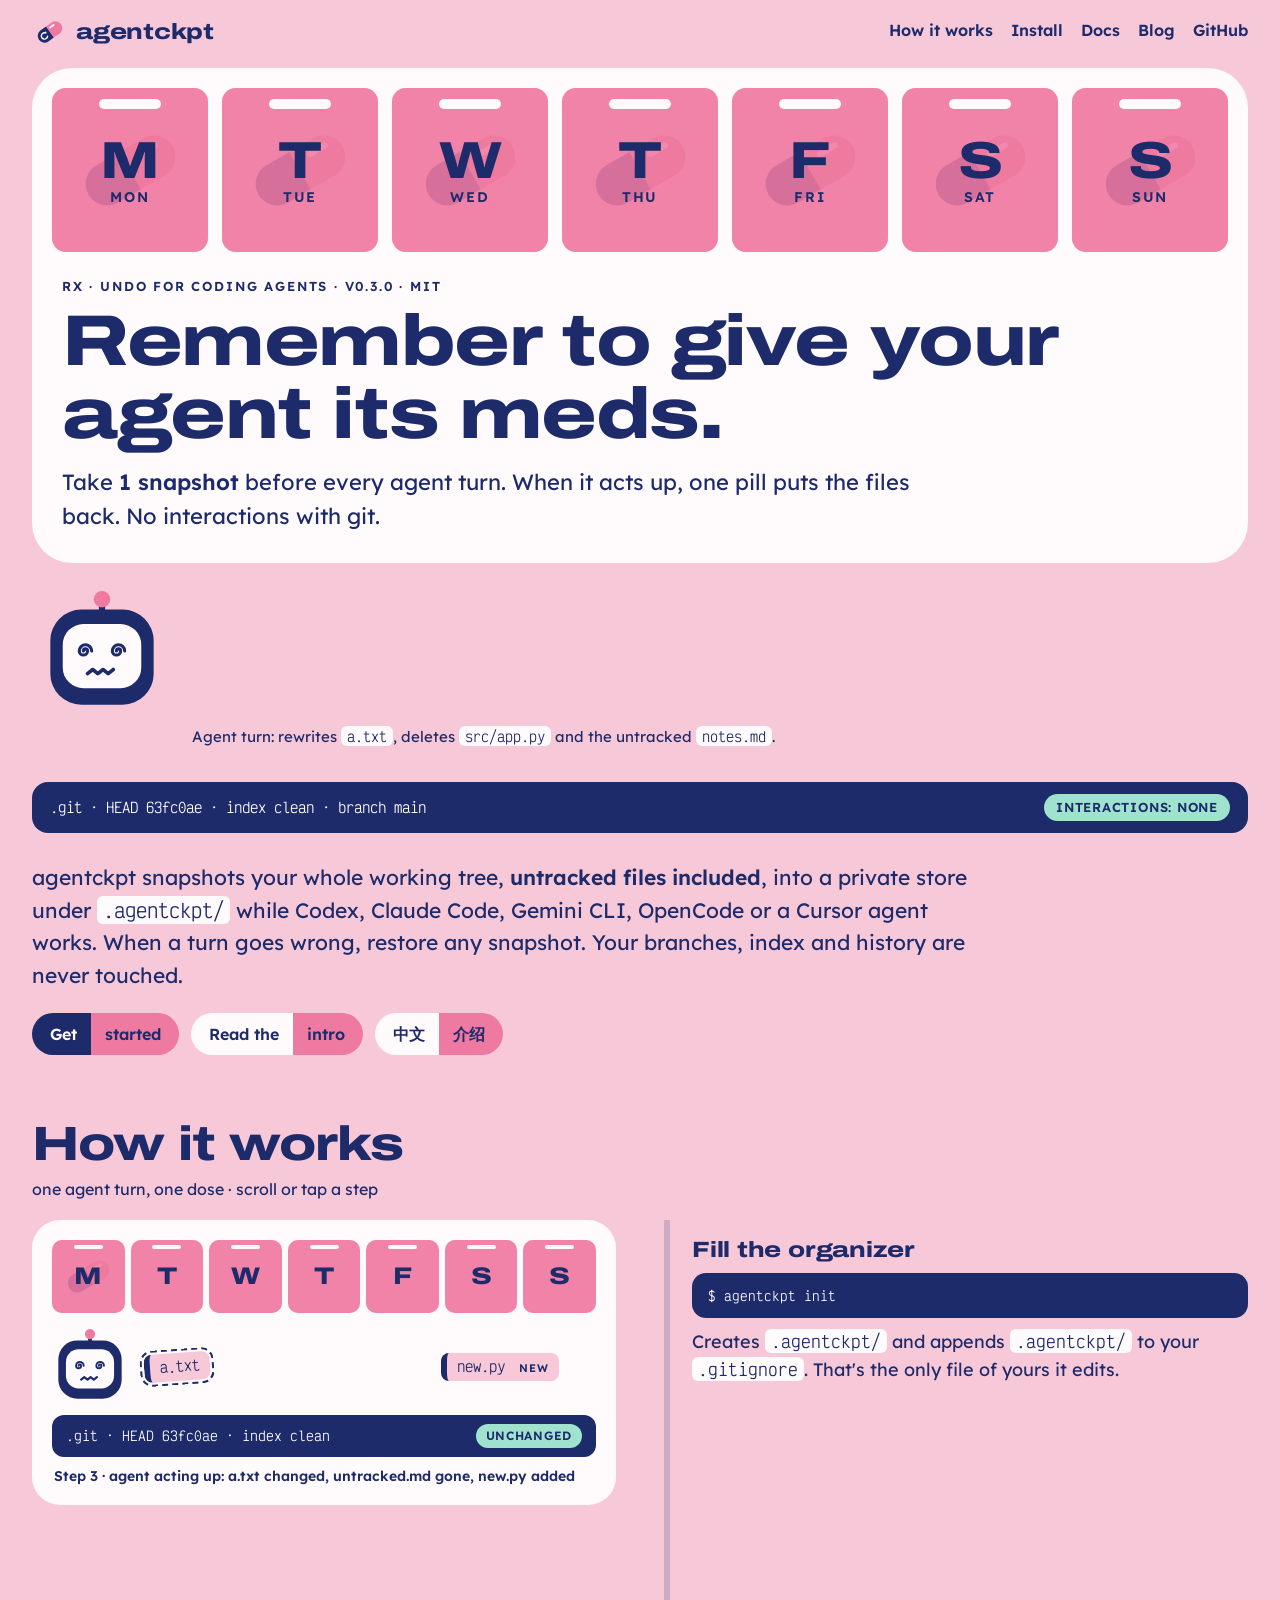
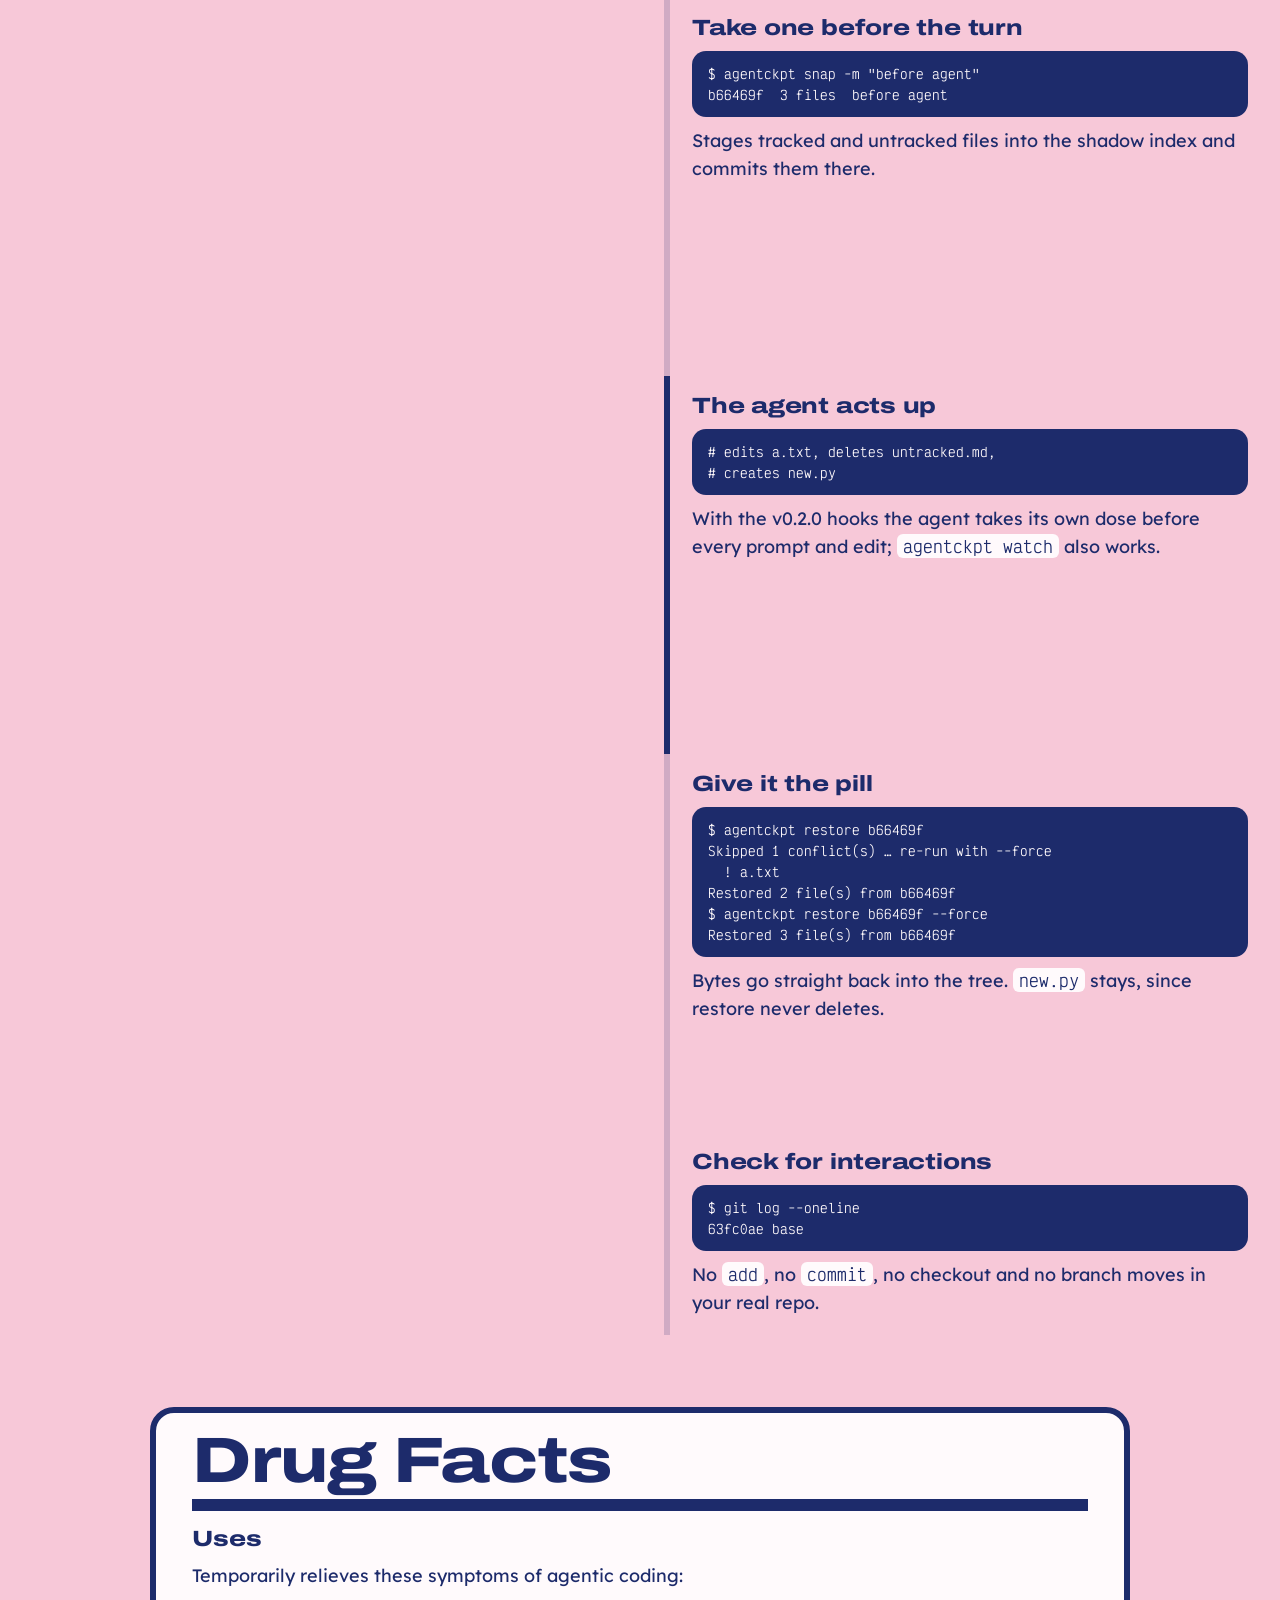
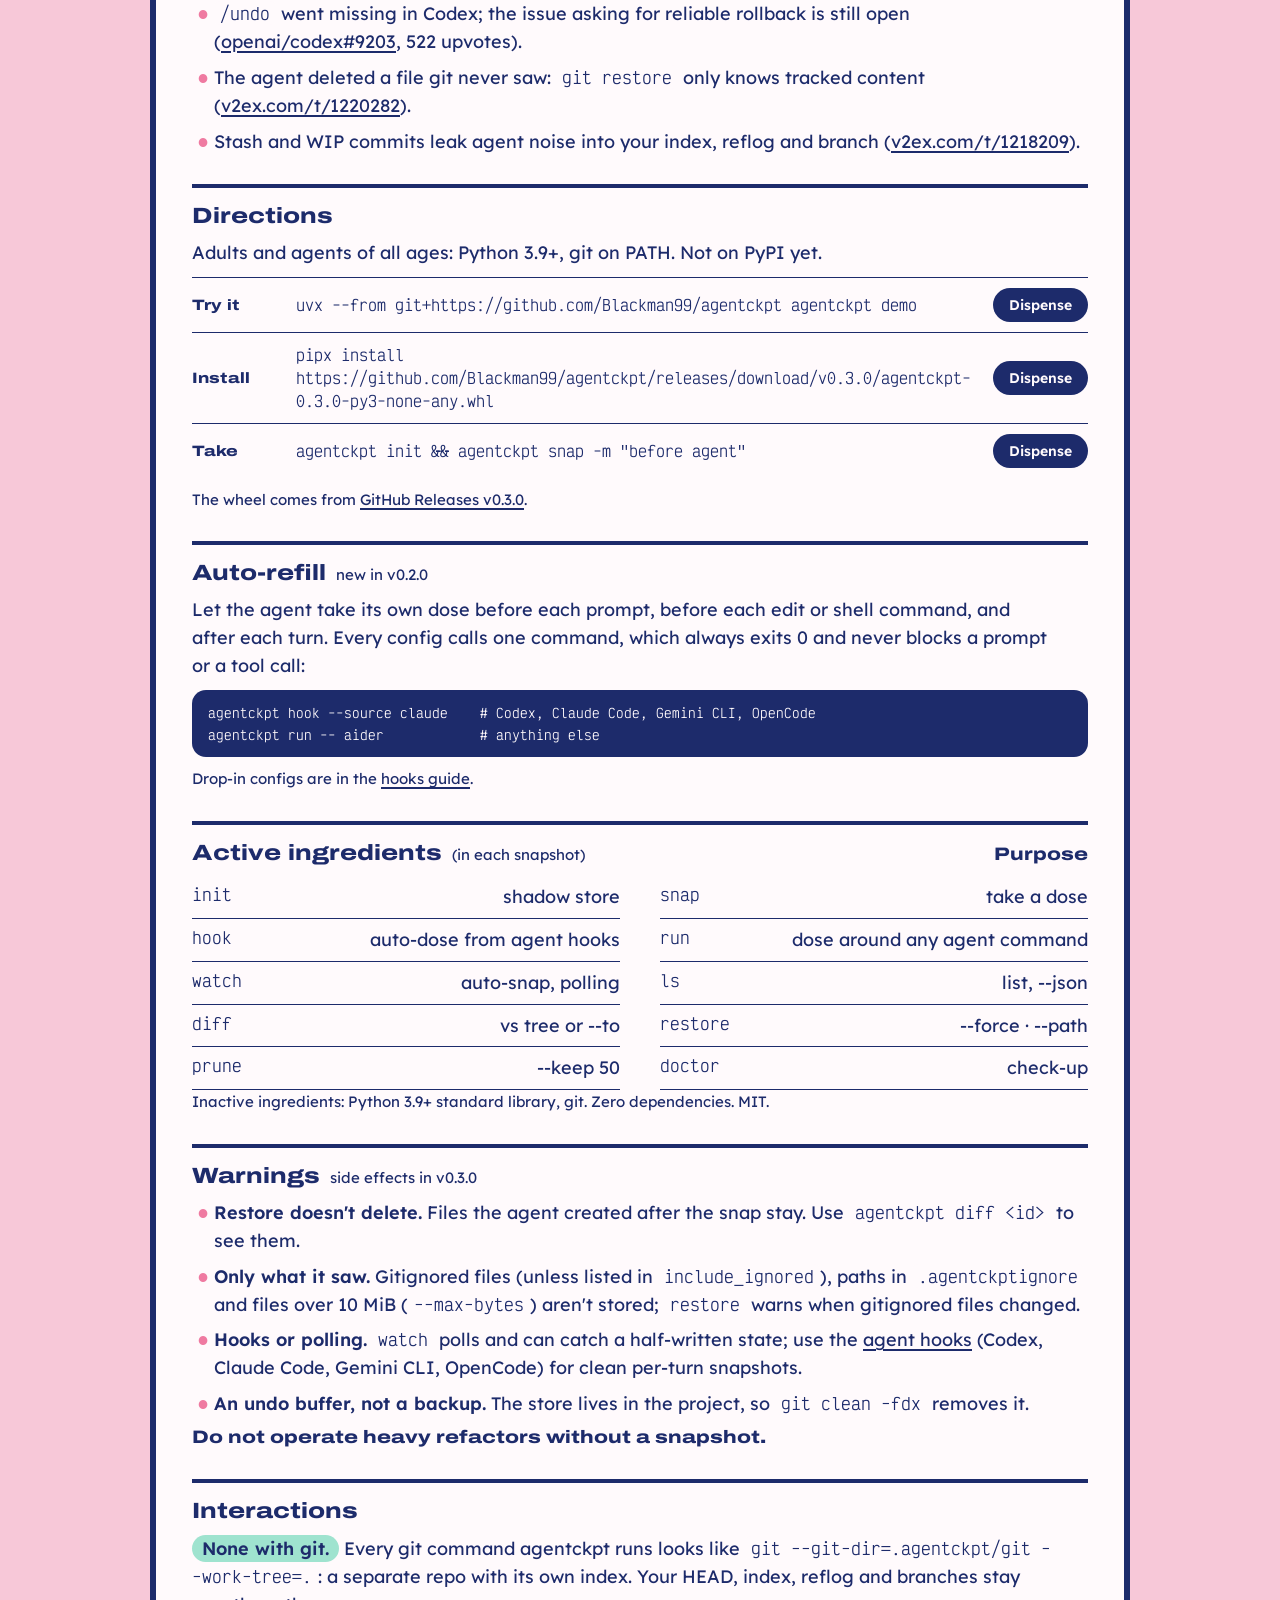
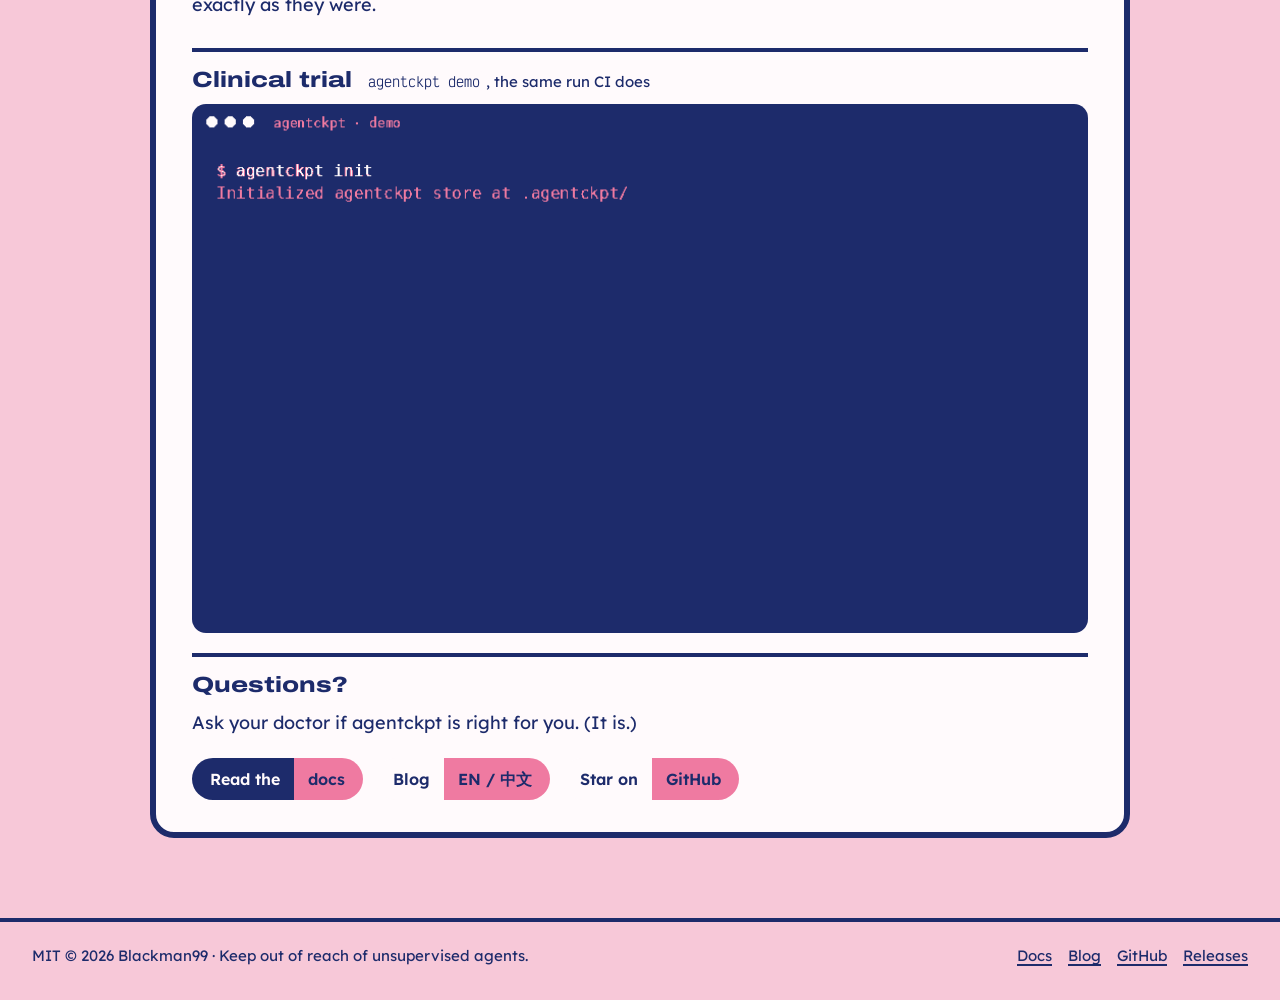
==== commit e6ccaa4f: "release: v0.3.0" ====
--- a/site/index.html
+++ b/site/index.html
@@ -54,7 +54,7 @@
       <li class="cell" data-i="6"><span class="well"><span class="pill"><i></i><i></i></span></span><span class="lid"><b>S</b><small>SUN</small></span></li>
     </ol>
     <div class="spine">
-      <p class="rx">Rx · undo for coding agents · v0.2.0 · MIT</p>
+      <p class="rx">Rx · undo for coding agents · v0.3.0 · MIT</p>
       <h1 id="h1">Remember to give your agent its meds.</h1>
       <p class="dose">Take <b>1 snapshot</b> before every agent turn. When it acts up, one pill puts the files back. <span class="nowrap">No interactions with git.</span></p>
     </div>
@@ -166,10 +166,10 @@
     <p>Adults and agents of all ages: Python 3.9+, git on PATH. Not on PyPI yet.</p>
     <ol class="rx-list">
       <li><span class="when">Try it</span><code id="t1">uvx --from git+https://github.com/Blackman99/agentckpt agentckpt demo</code><button class="disp" data-copy="#t1" aria-label="Copy the uvx command">Dispense</button></li>
-      <li><span class="when">Install</span><code id="t2">pipx install https://github.com/Blackman99/agentckpt/releases/download/v0.2.0/agentckpt-0.2.0-py3-none-any.whl</code><button class="disp" data-copy="#t2" aria-label="Copy the pipx command">Dispense</button></li>
+      <li><span class="when">Install</span><code id="t2">pipx install https://github.com/Blackman99/agentckpt/releases/download/v0.3.0/agentckpt-0.3.0-py3-none-any.whl</code><button class="disp" data-copy="#t2" aria-label="Copy the pipx command">Dispense</button></li>
       <li><span class="when">Take</span><code id="t3">agentckpt init &amp;&amp; agentckpt snap -m "before agent"</code><button class="disp" data-copy="#t3" aria-label="Copy the usage command">Dispense</button></li>
     </ol>
-    <p class="small">The wheel comes from <a href="https://github.com/Blackman99/agentckpt/releases/tag/v0.2.0">GitHub Releases v0.2.0</a>.</p>
+    <p class="small">The wheel comes from <a href="https://github.com/Blackman99/agentckpt/releases/tag/v0.3.0">GitHub Releases v0.3.0</a>.</p>
   </div>
 
   <div class="fact" id="refill">
@@ -198,10 +198,10 @@
   </div>
 
   <div class="fact" id="warnings">
-    <h3>Warnings <small>side effects in v0.2.0</small></h3>
+    <h3>Warnings <small>side effects in v0.3.0</small></h3>
     <ul class="dots">
       <li><b>Restore doesn't delete.</b> Files the agent created after the snap stay. Use <code>agentckpt diff &lt;id&gt;</code> to see them.</li>
-      <li><b>Only what it saw.</b> Gitignored files and files over 10&nbsp;MiB (<code>--max-bytes</code>) aren't stored.</li>
+      <li><b>Only what it saw.</b> Gitignored files (unless listed in <code>include_ignored</code>), paths in <code>.agentckptignore</code> and files over 10&nbsp;MiB (<code>--max-bytes</code>) aren't stored; <code>restore</code> warns when gitignored files changed.</li>
       <li><b>Hooks or polling.</b> <code>watch</code> polls and can catch a half-written state; use the <a href="https://blackman99.github.io/agentckpt/docs/hooks/">agent hooks</a> (Codex, Claude Code, Gemini CLI, OpenCode) for clean per-turn snapshots.</li>
       <li><b>An undo buffer, not a backup.</b> The store lives in the project, so <code>git clean -fdx</code> removes it.</li>
     </ul>
